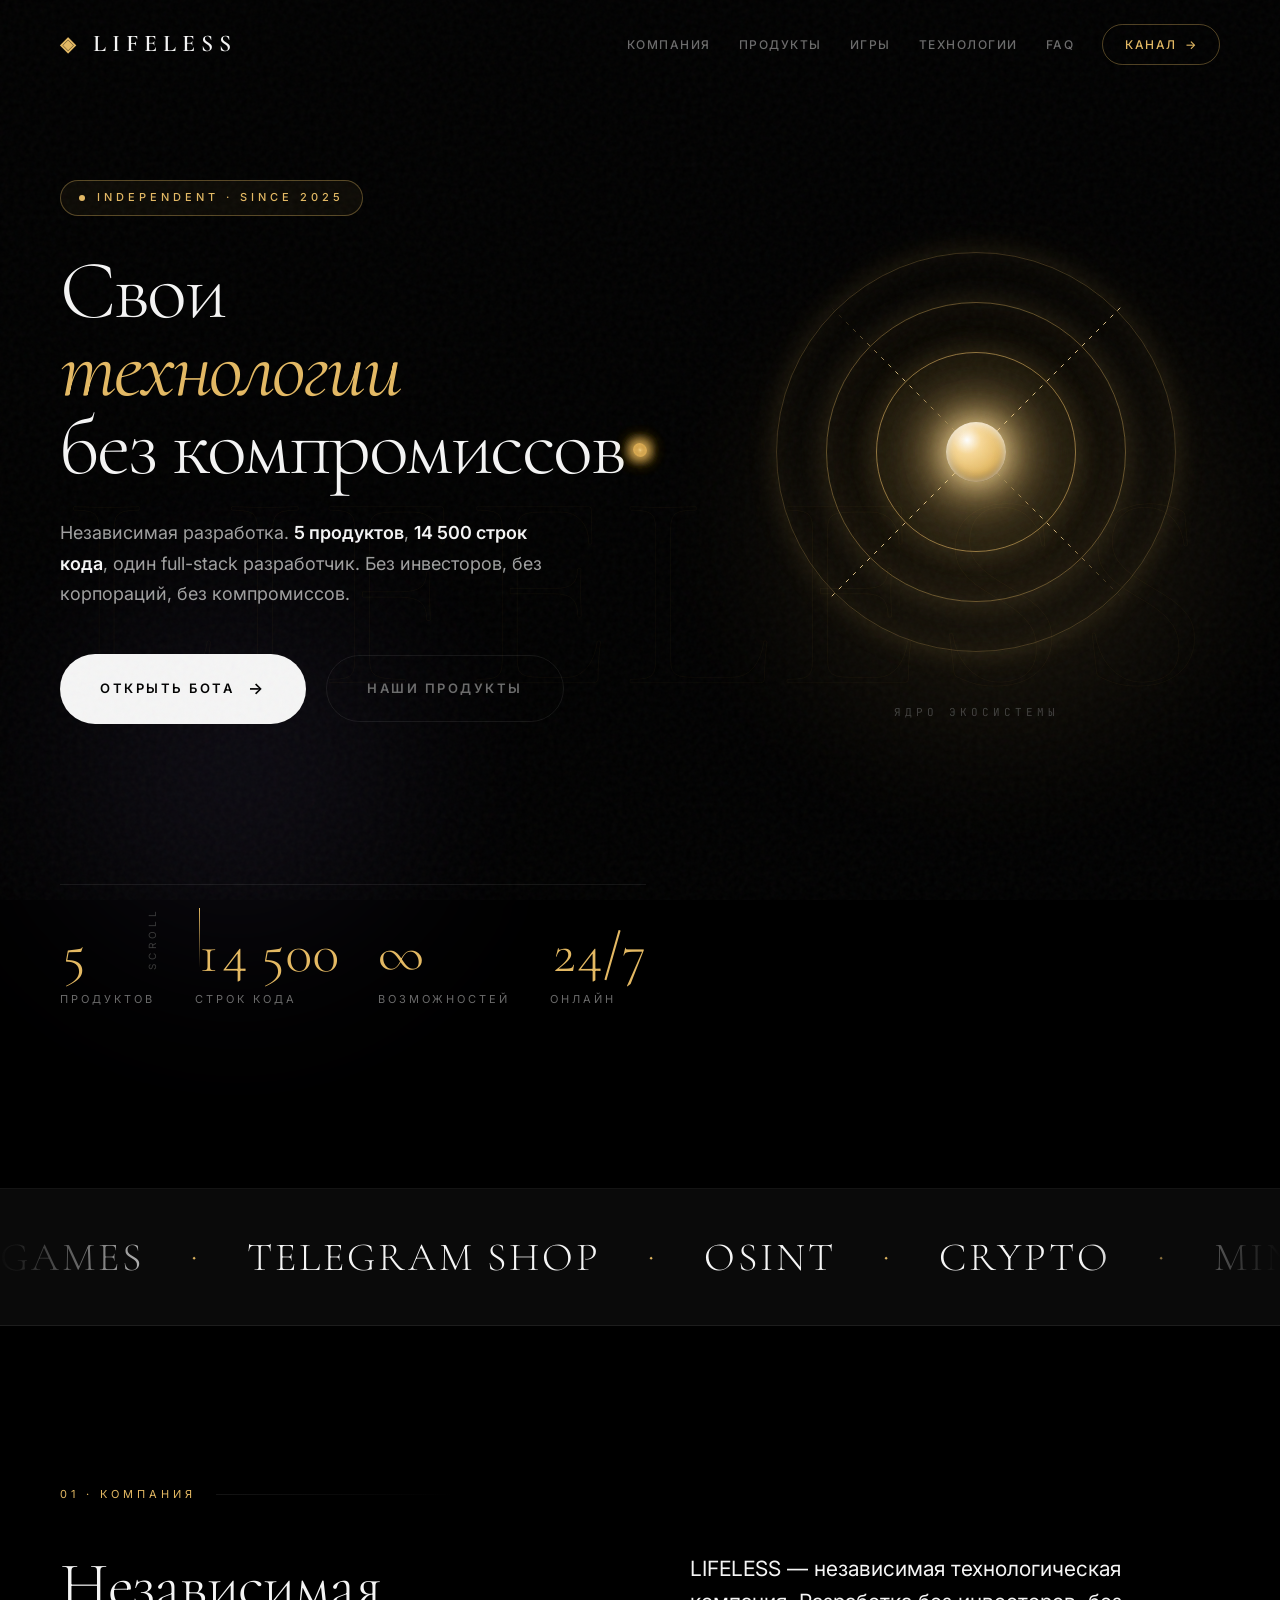
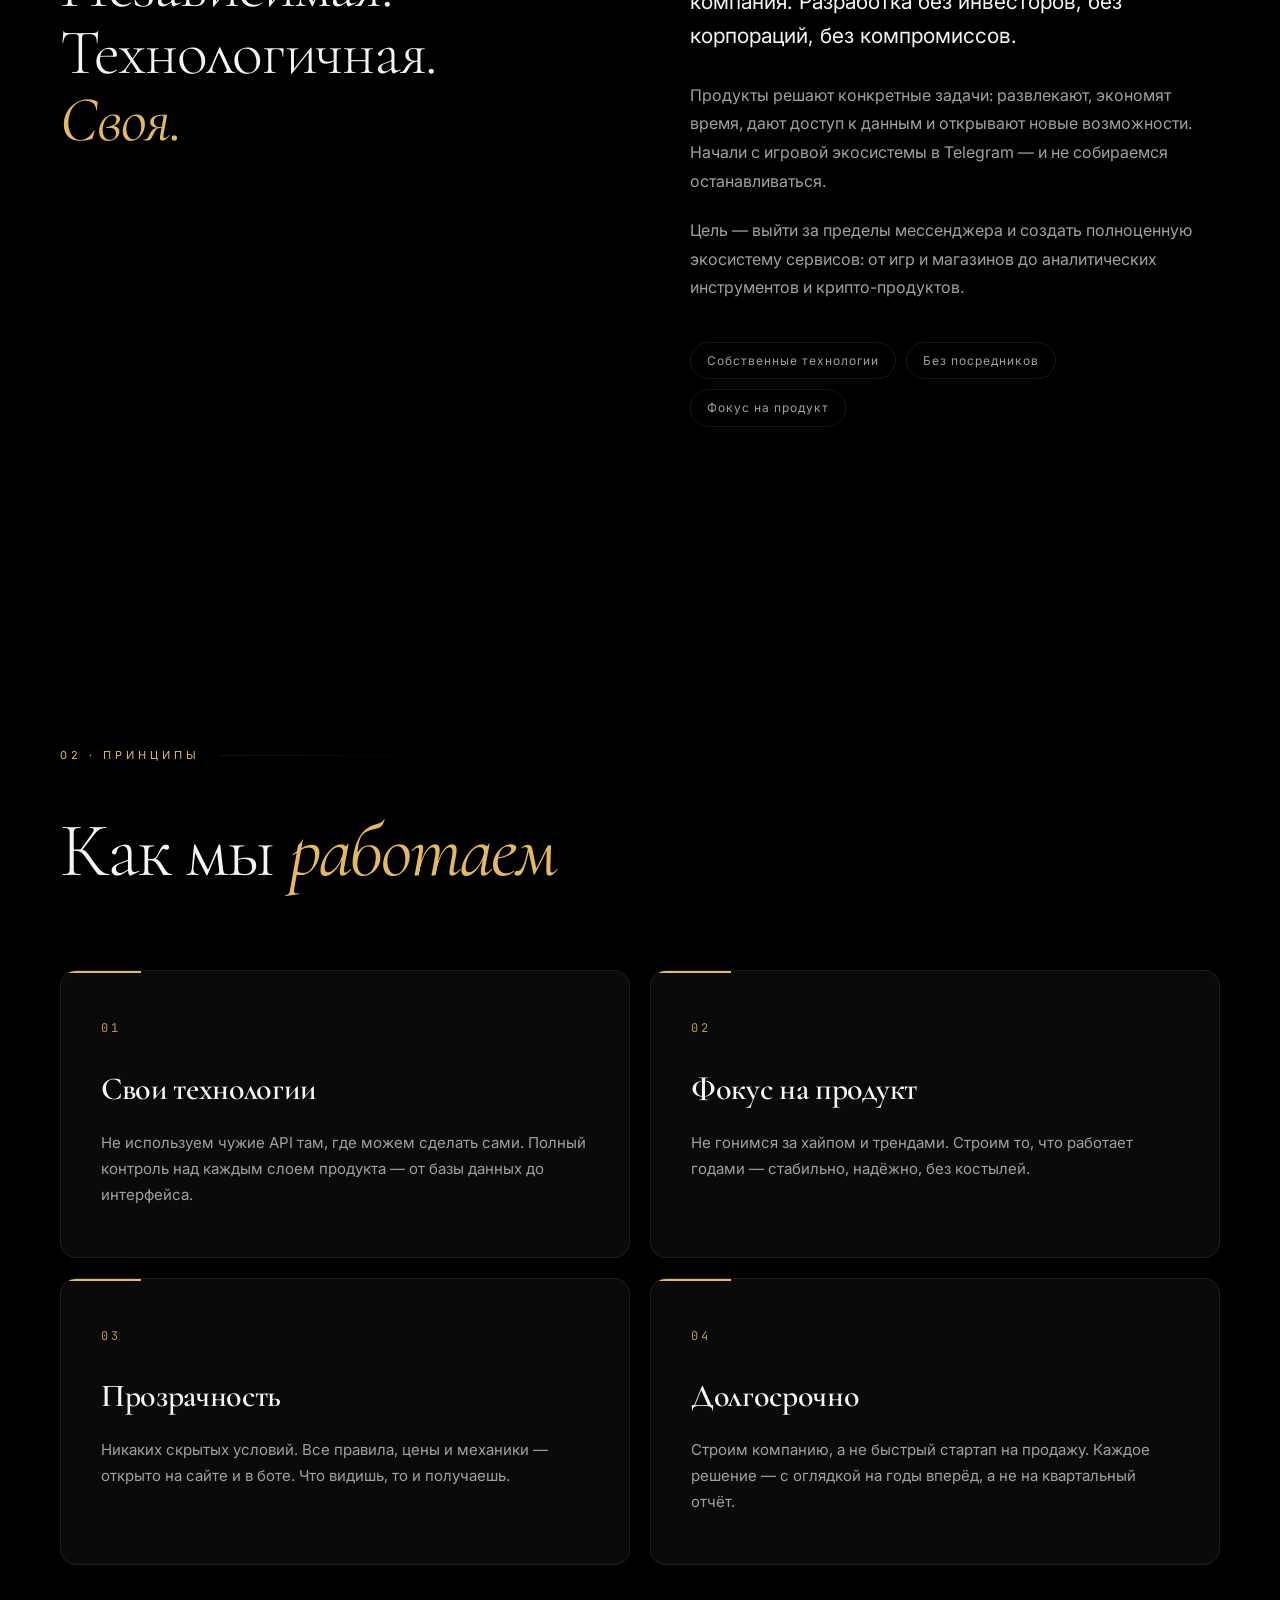
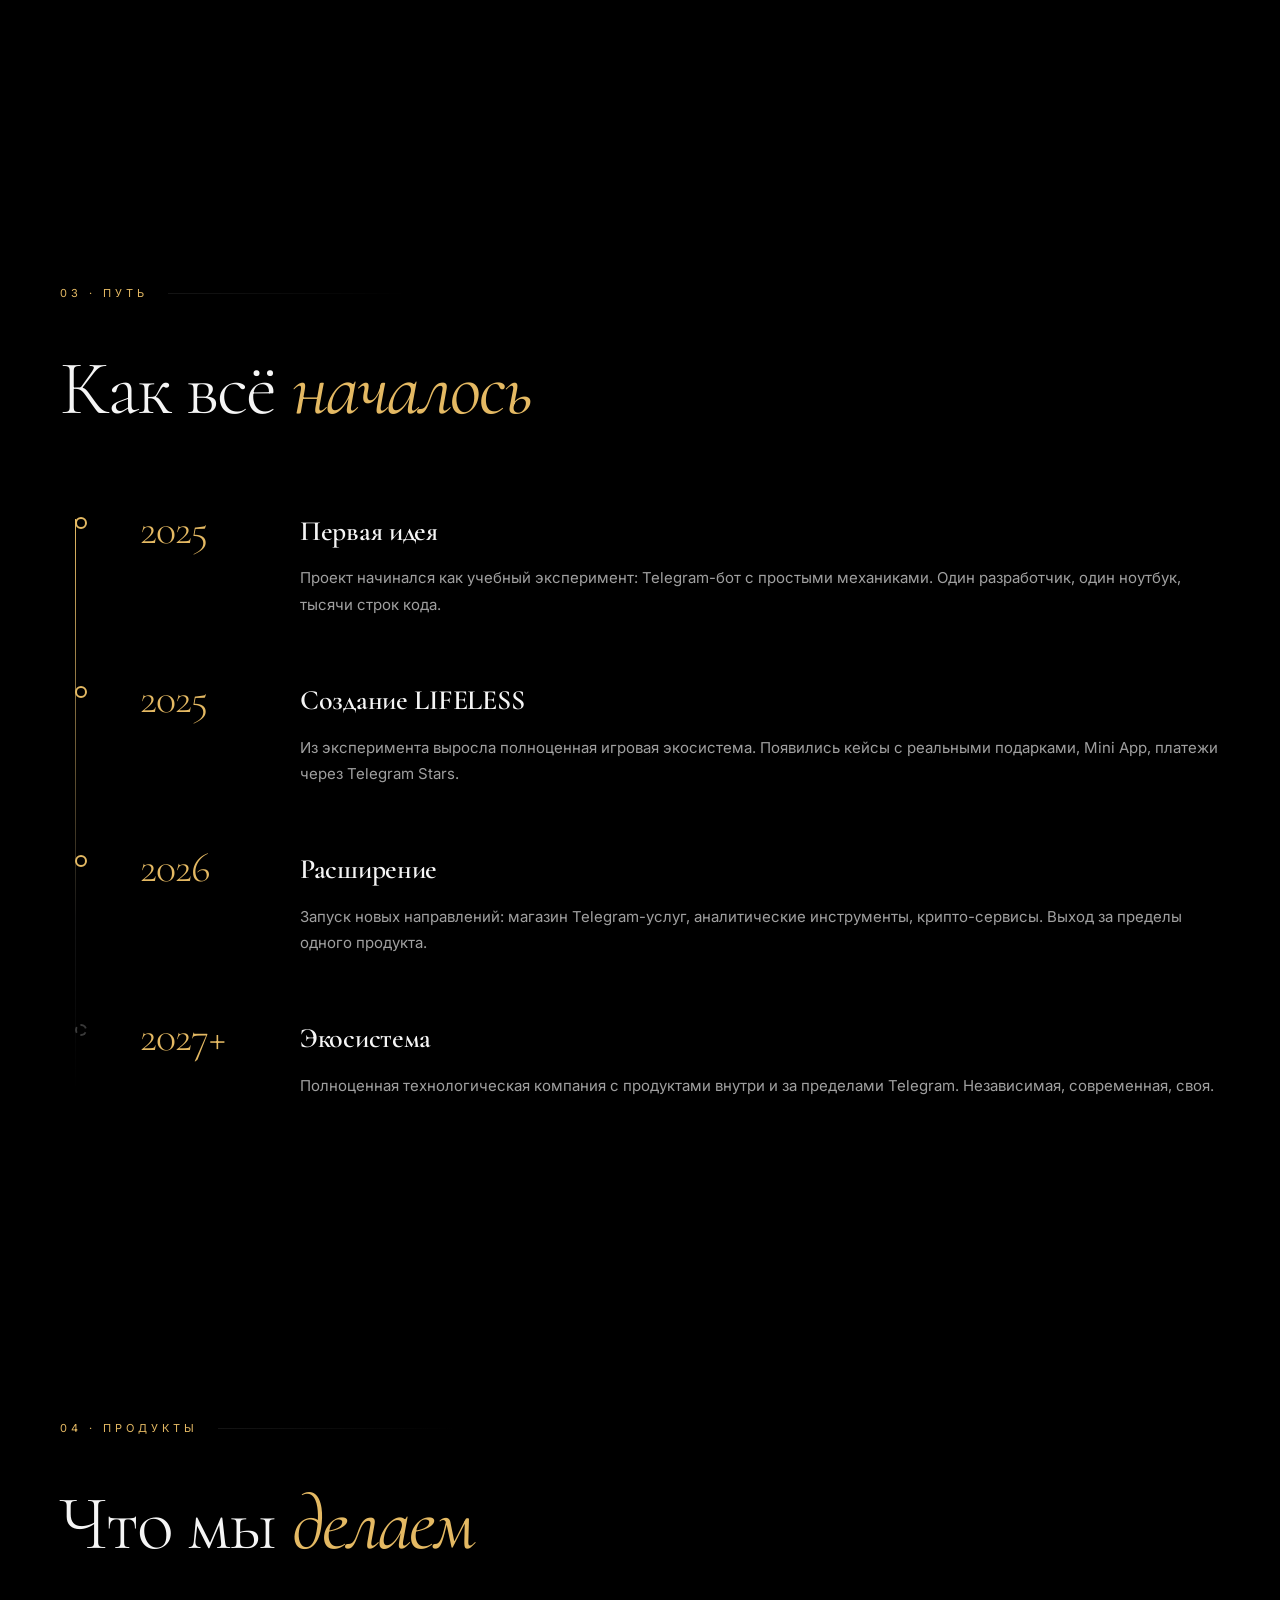
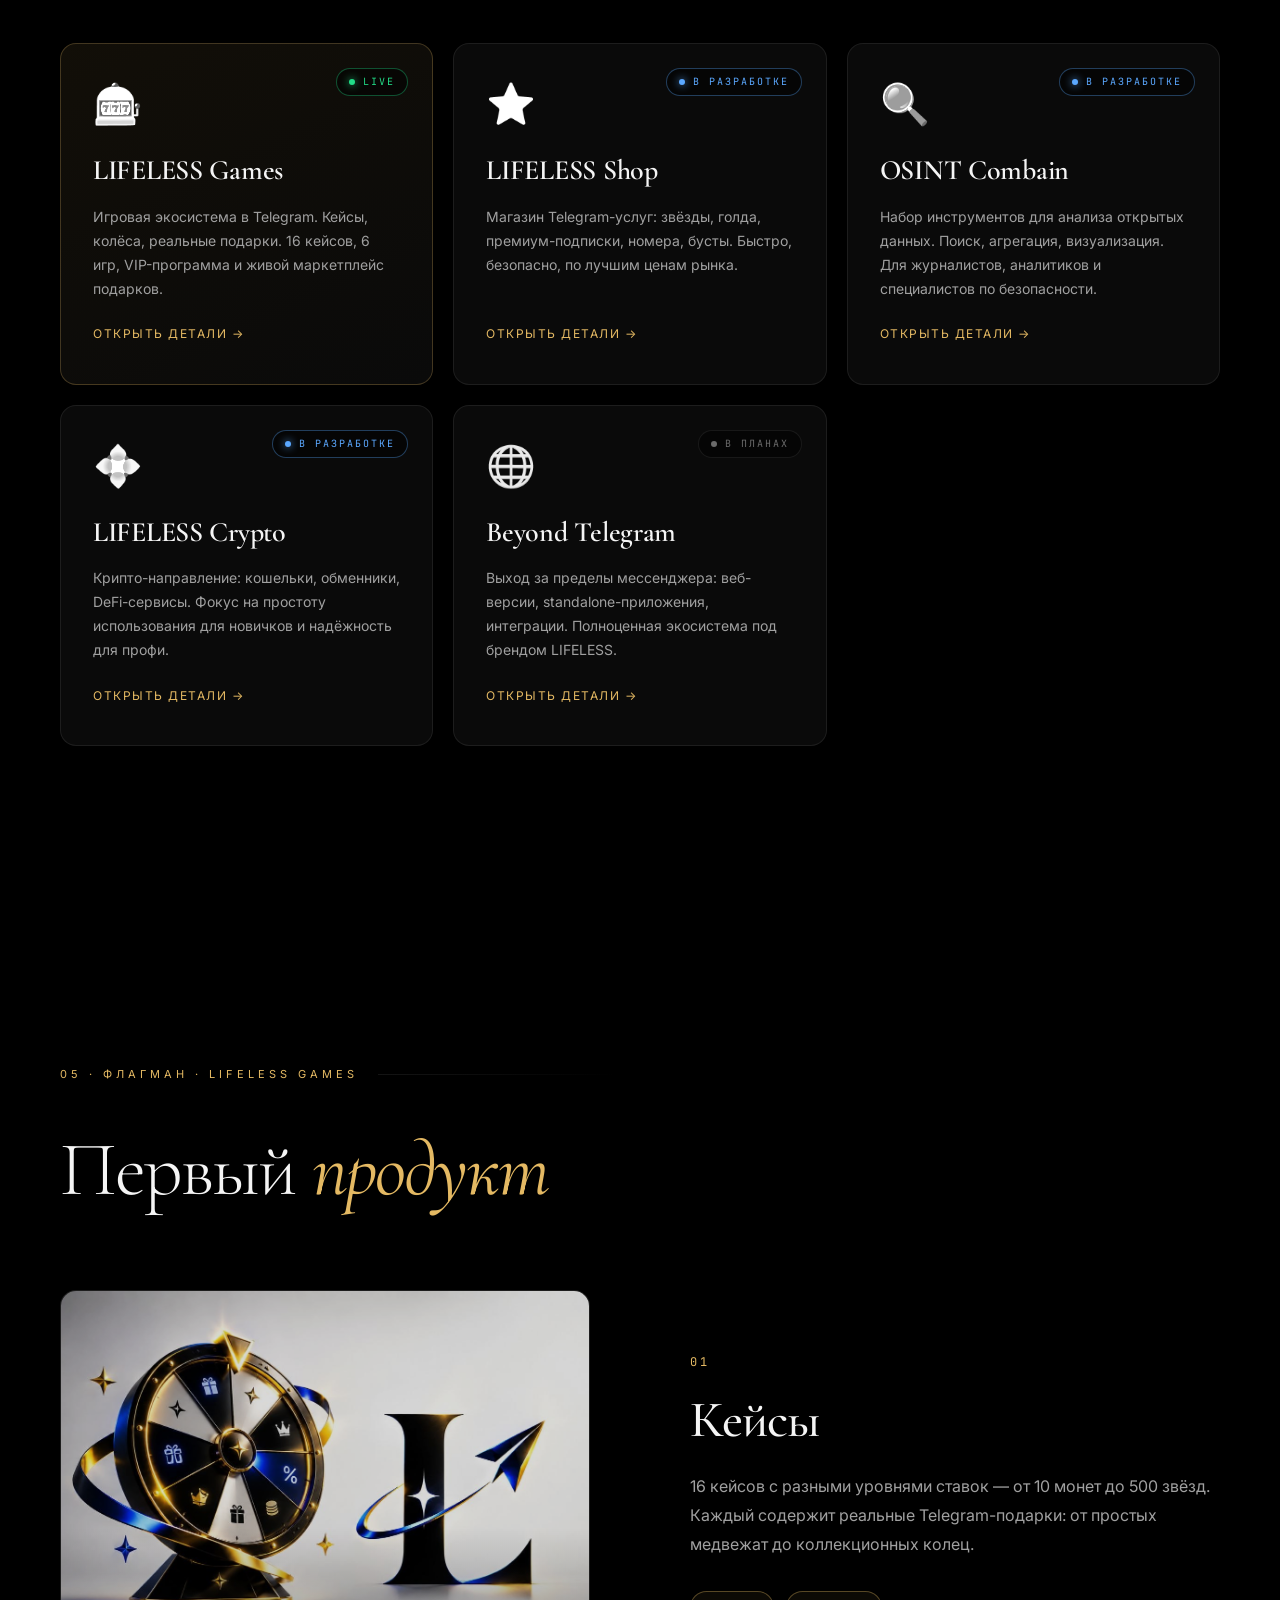
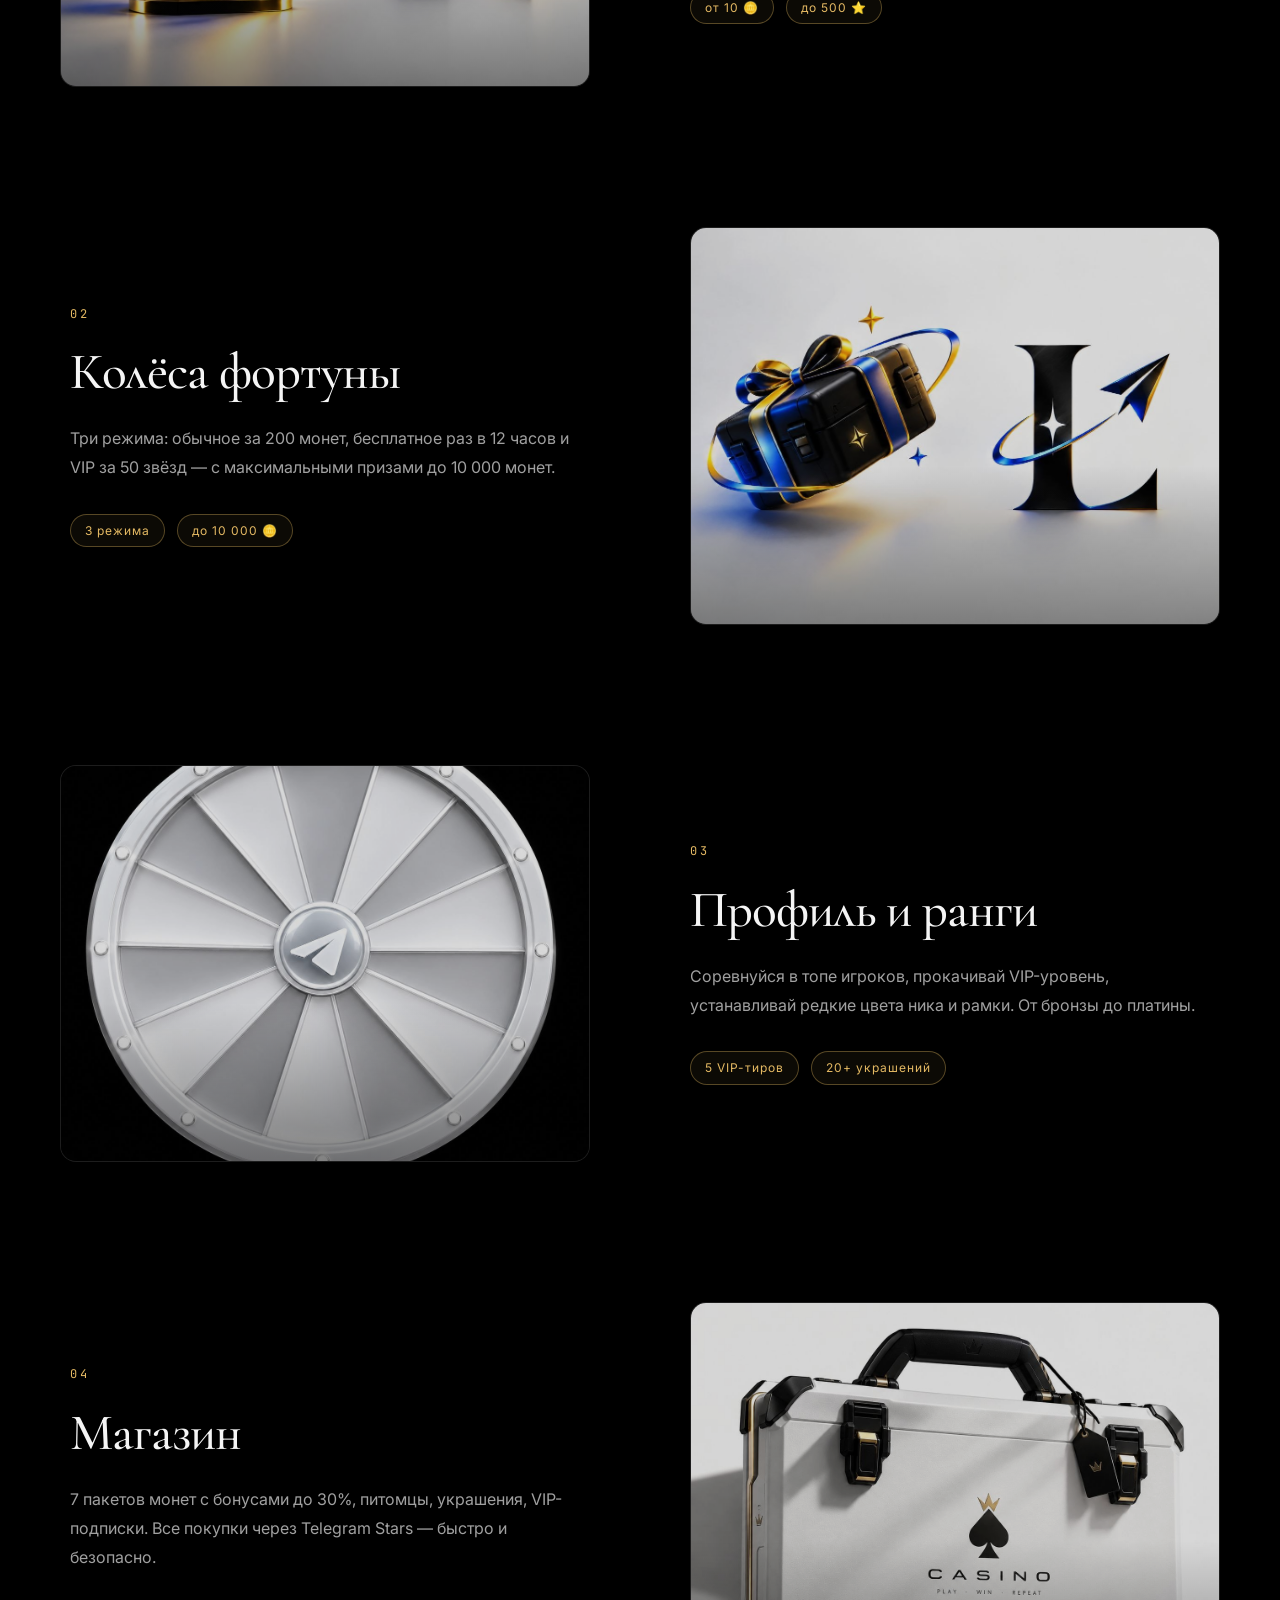
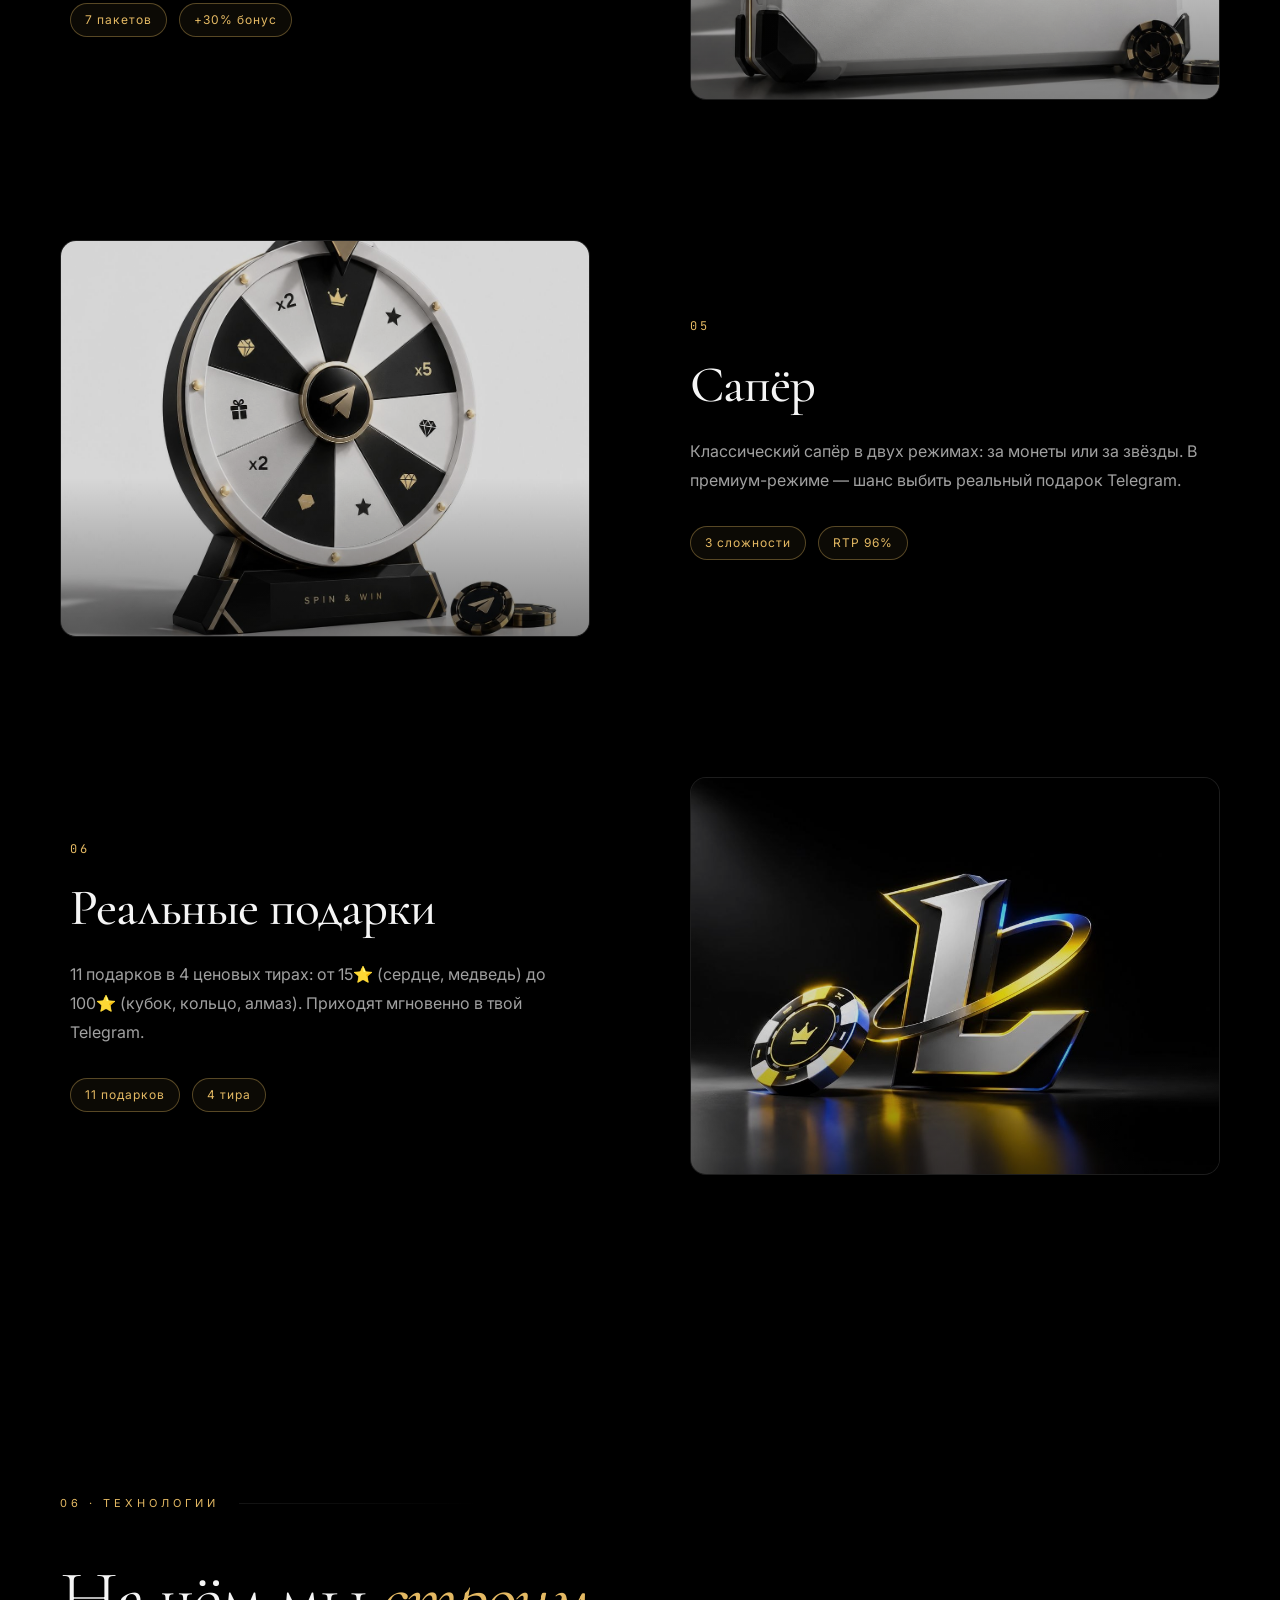
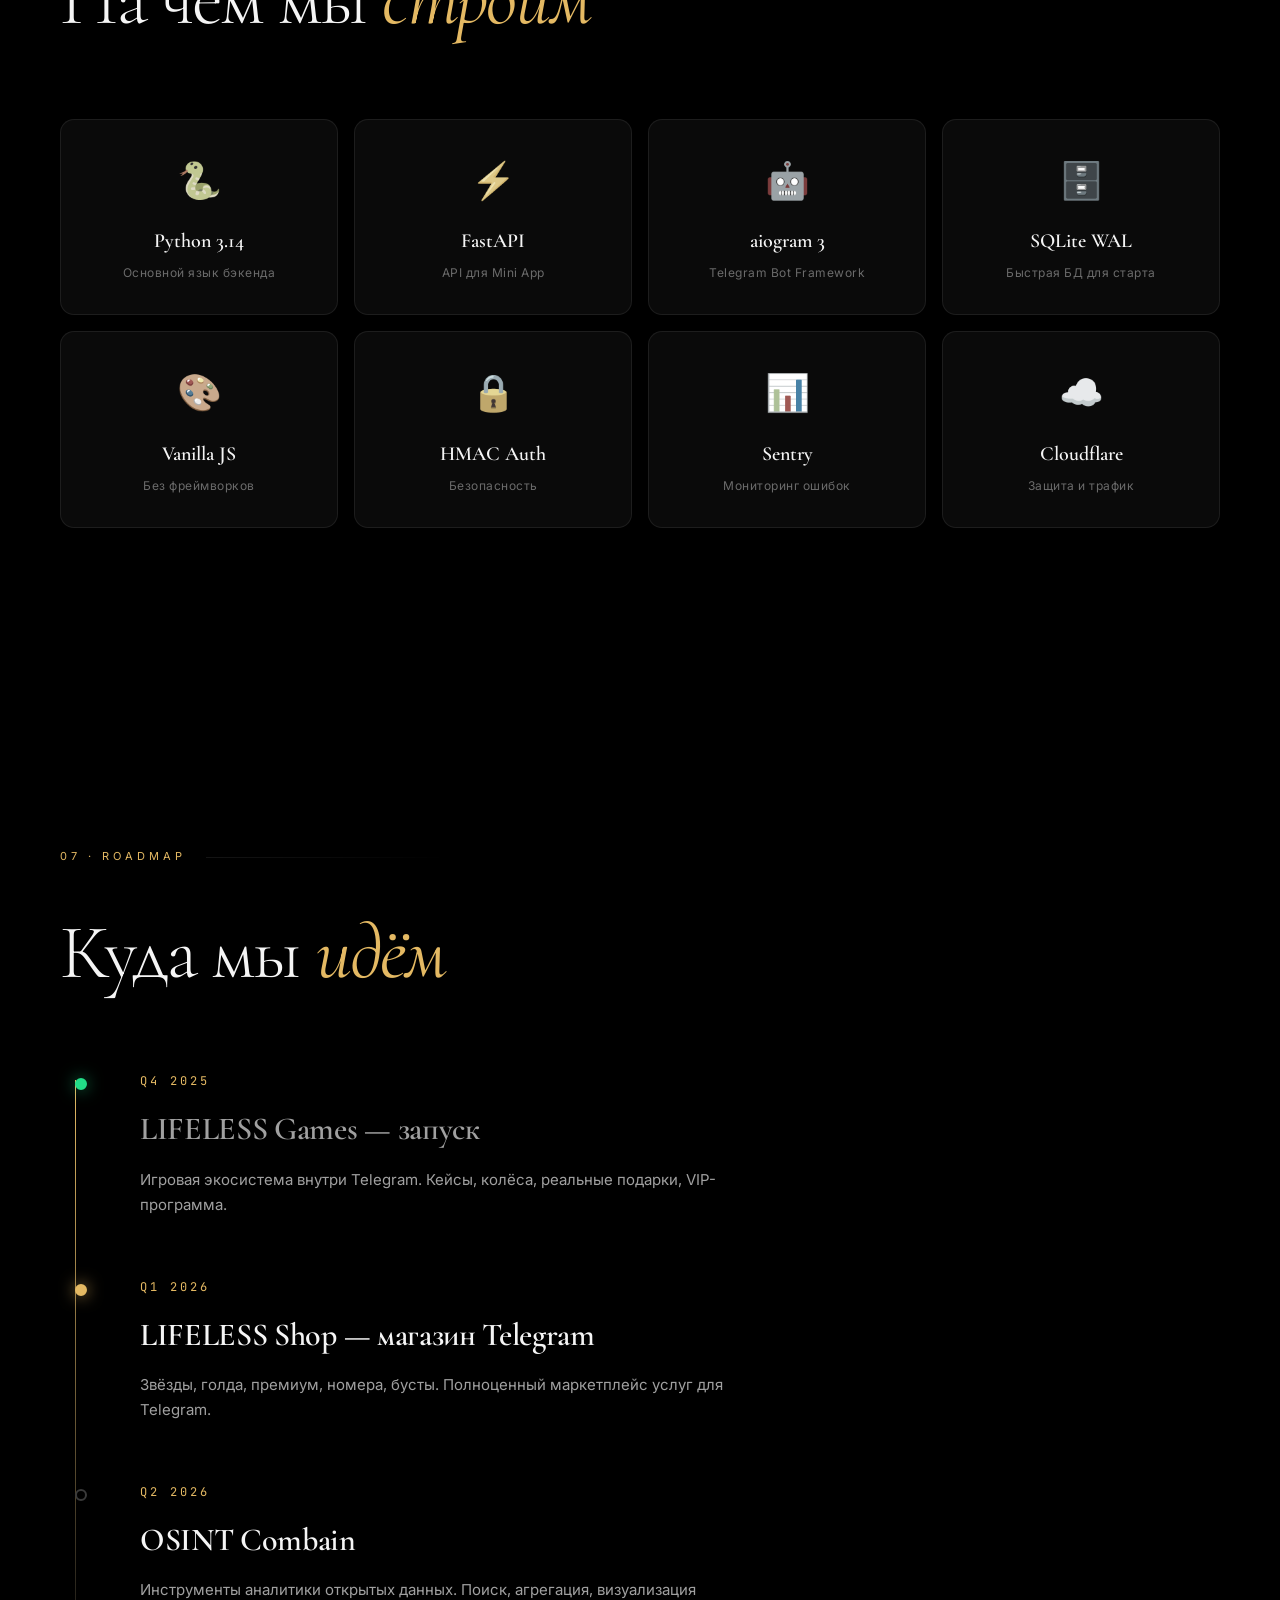
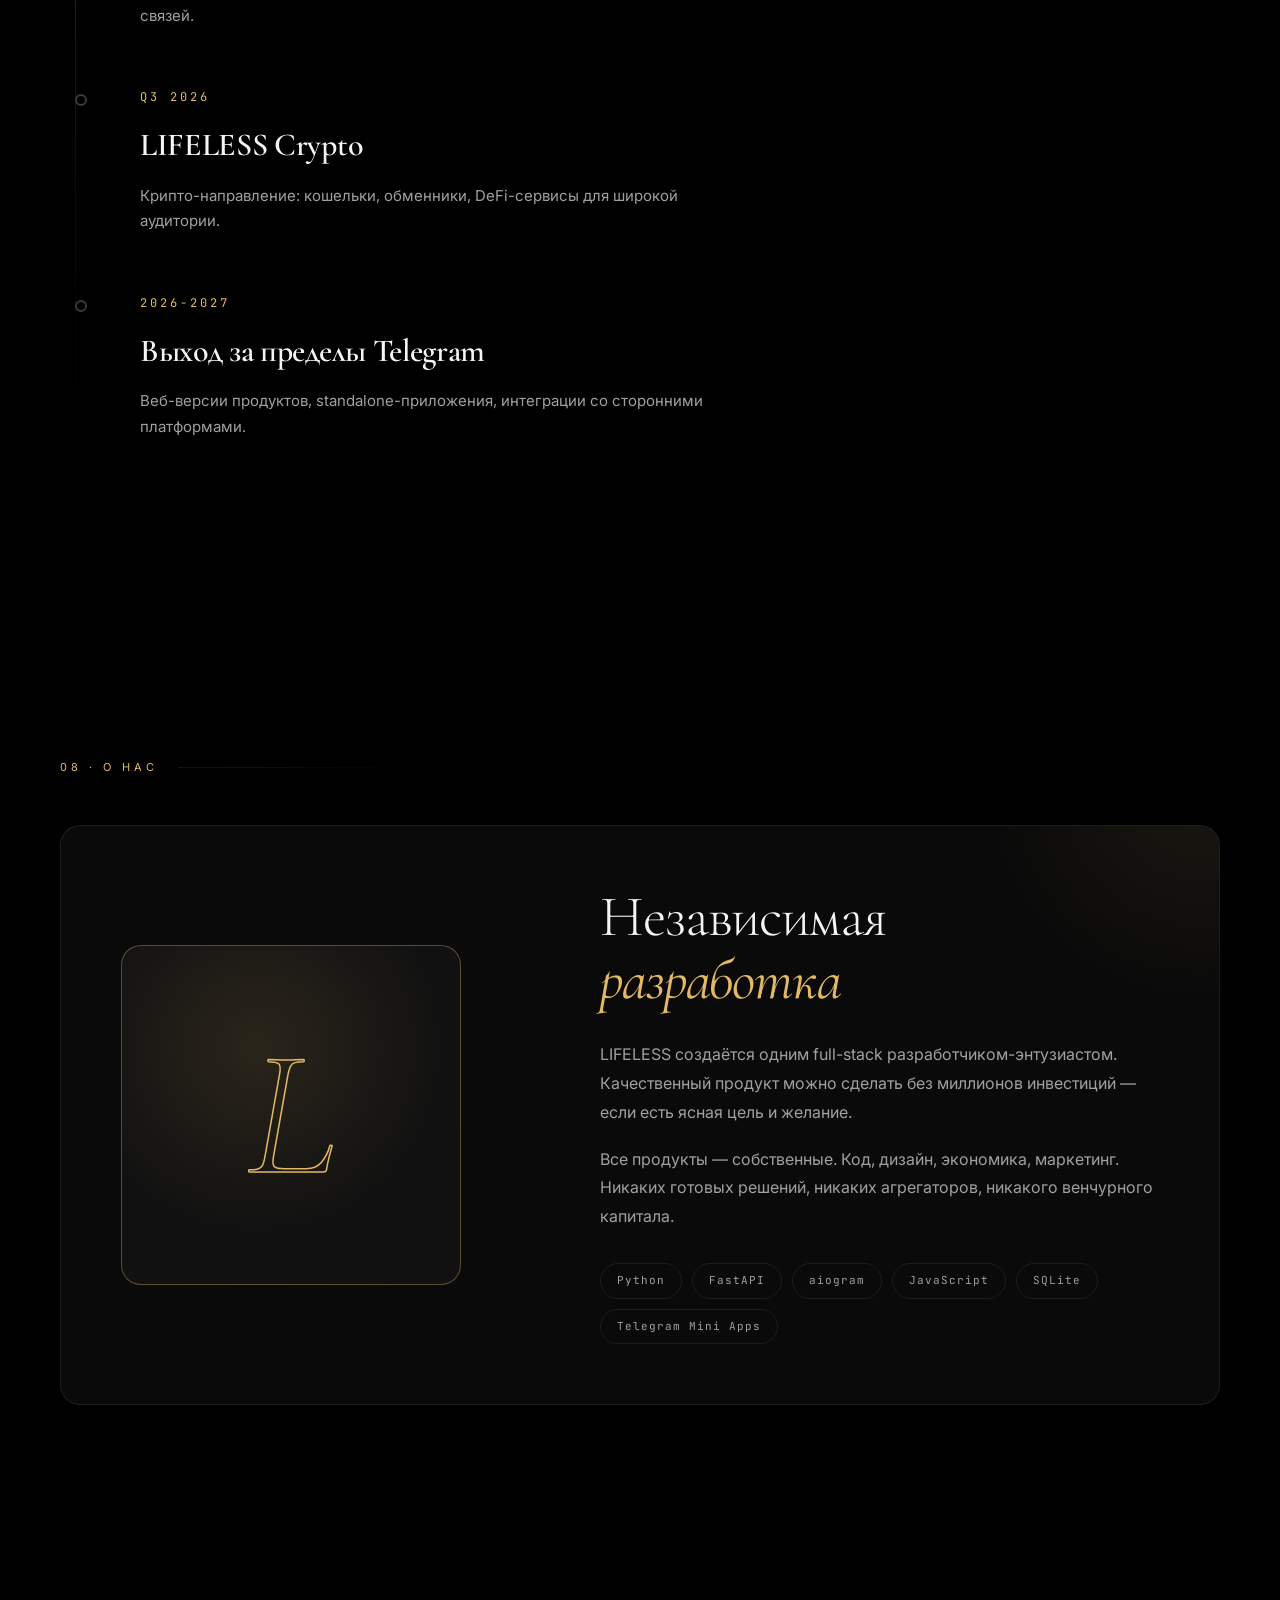
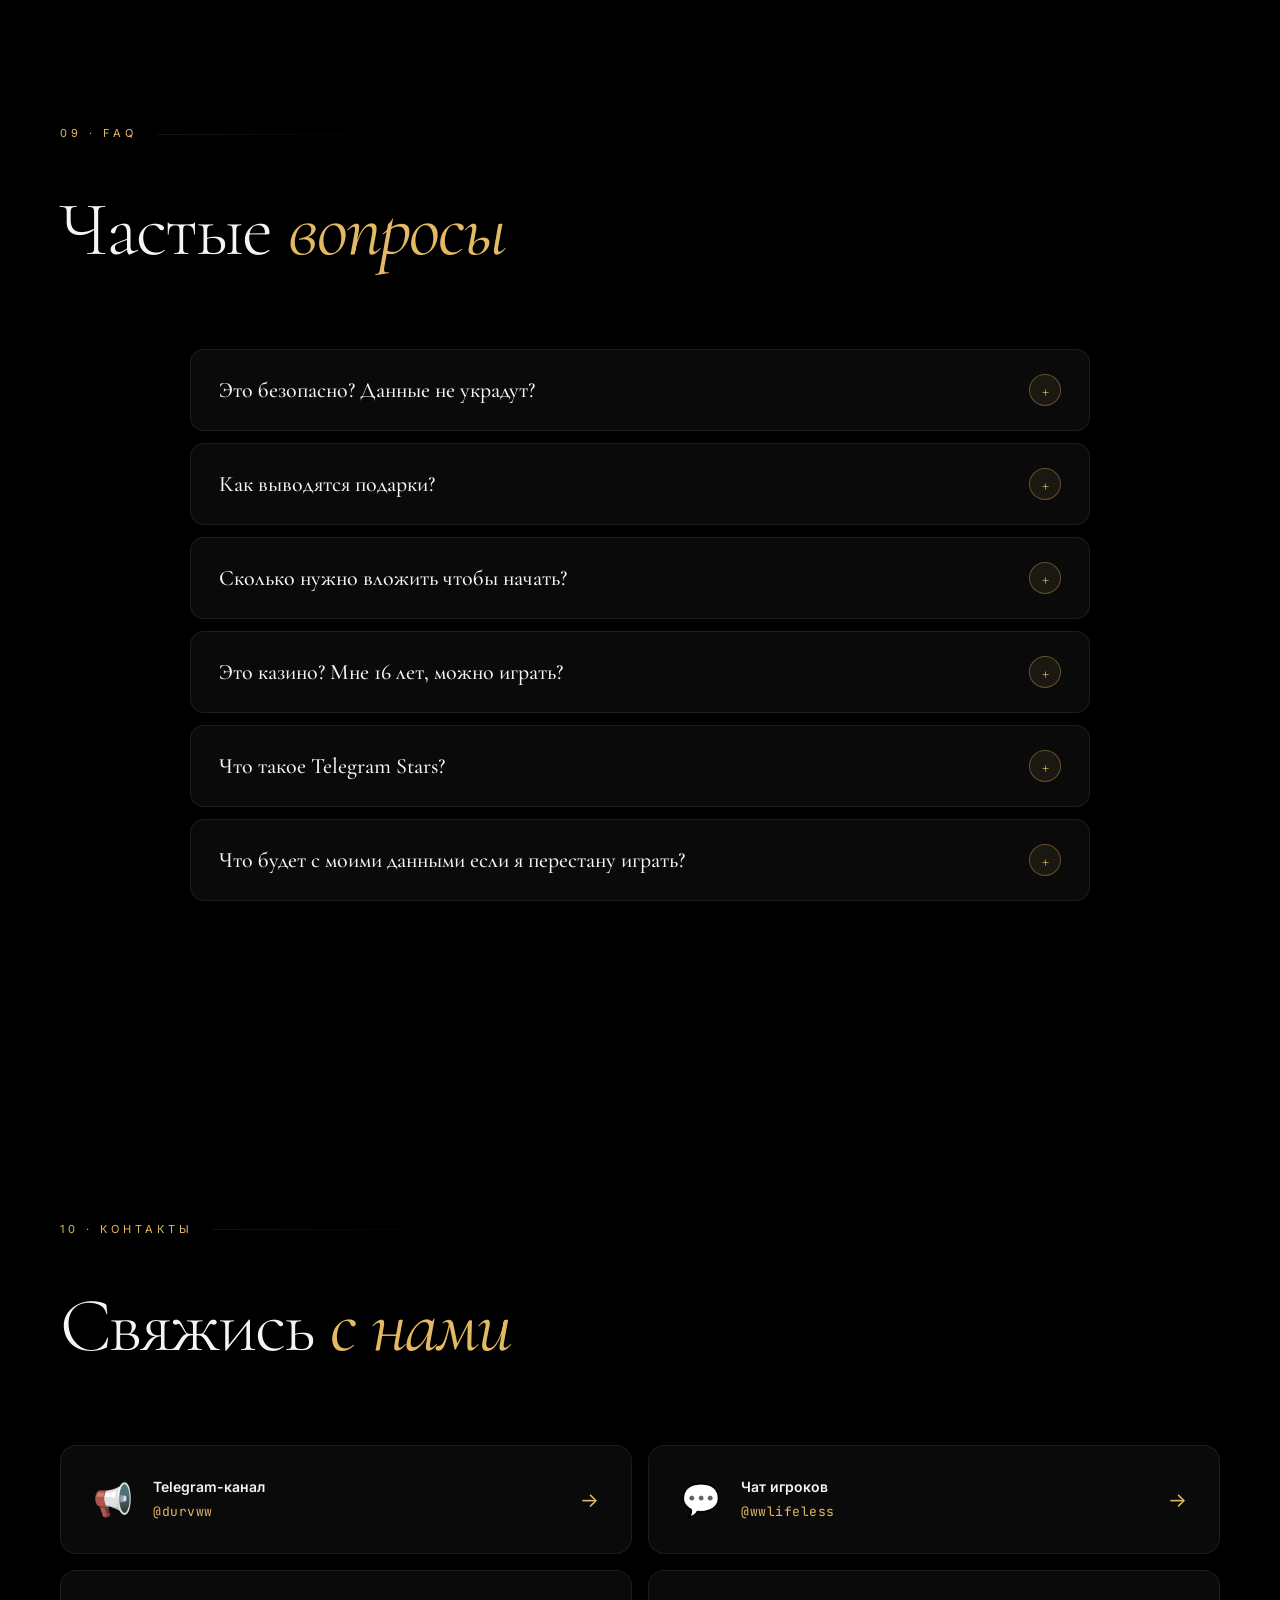
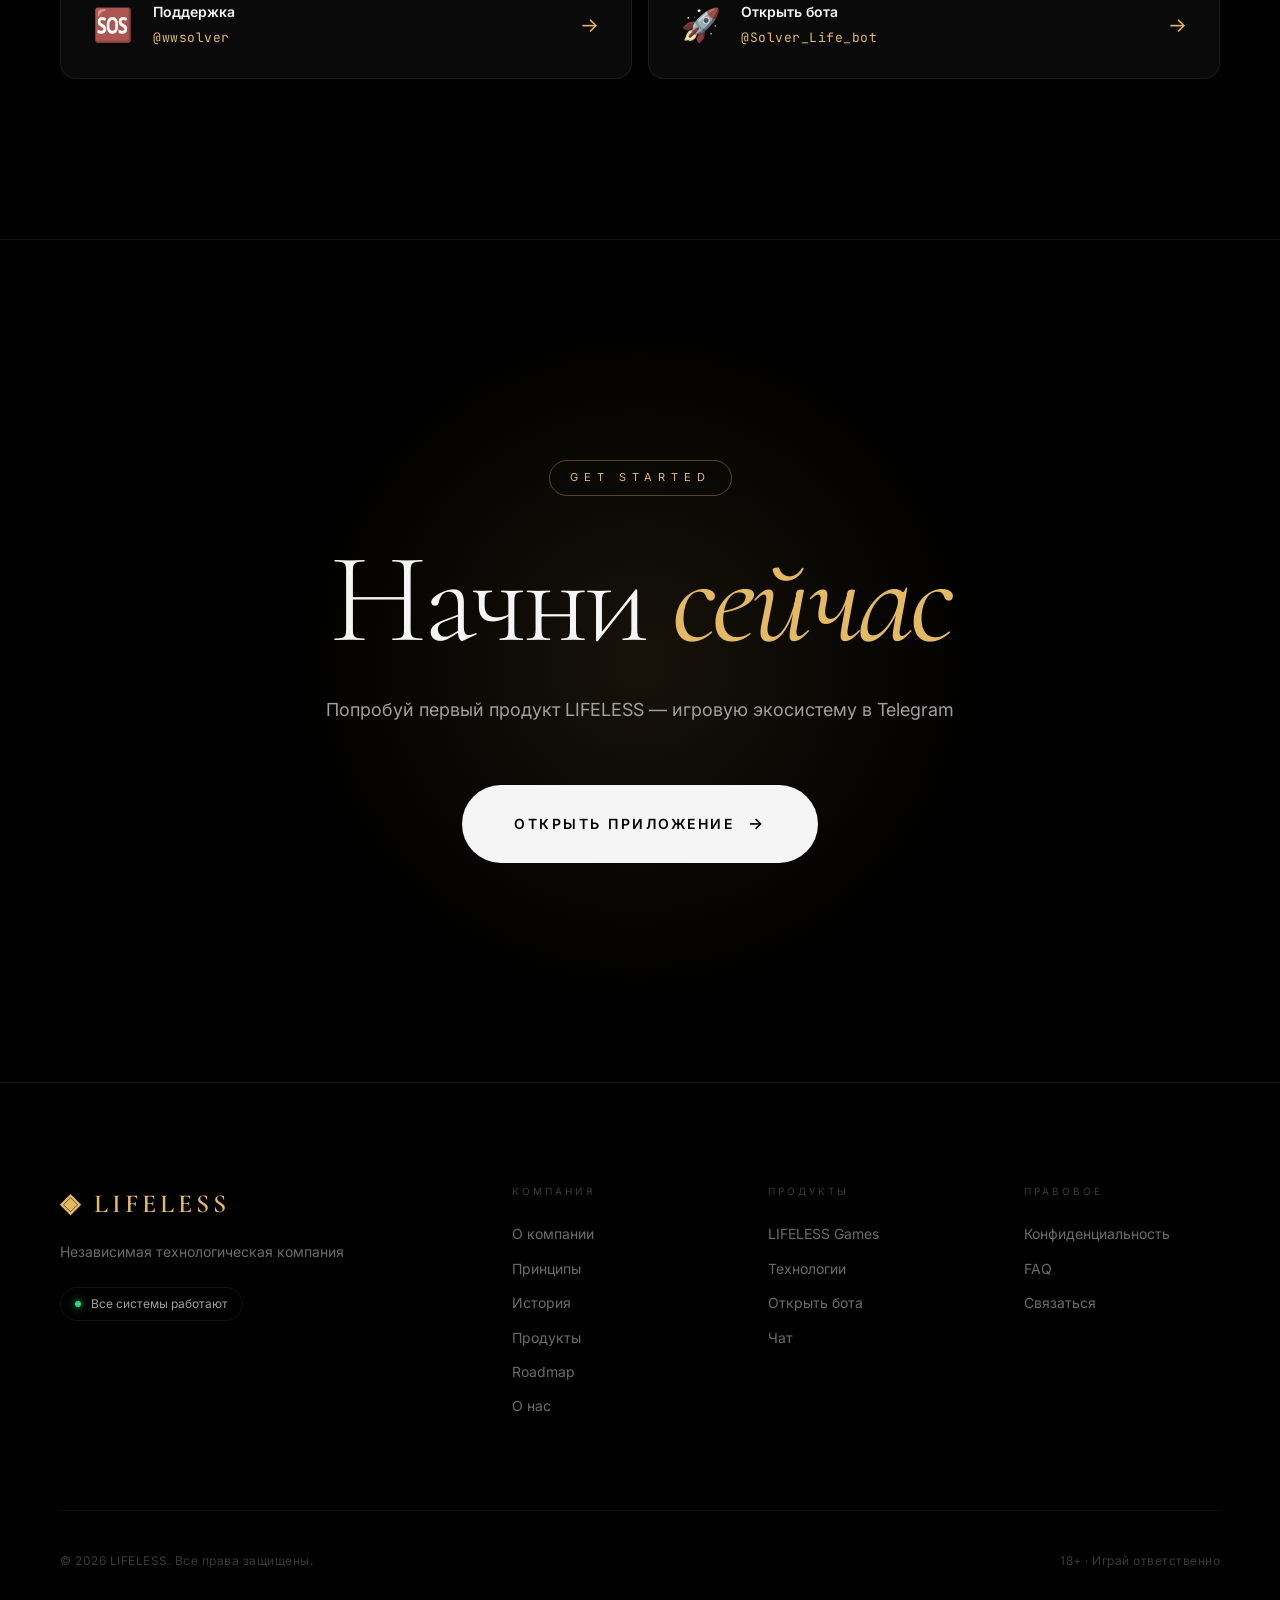
==== index.html @ 9f07737c "Add files via upload" ====
<!DOCTYPE html>
<html lang="ru">
<head>
<meta charset="UTF-8">
<meta name="viewport" content="width=device-width, initial-scale=1.0">
<title>LIFELESS — Независимая технологическая компания</title>
<meta name="description" content="Независимая разработка. 5 продуктов, 14 500 строк кода. Без инвесторов, без корпораций, без компромиссов.">
<meta property="og:type" content="website">
<meta property="og:title" content="LIFELESS — Независимая технологическая компания">
<meta property="og:description" content="Свои технологии без компромиссов. 5 продуктов, 14 500 строк кода, один full-stack разработчик.">
<meta property="og:image" content="https://solver-bit.github.io/lifeless_minimap/durov4.jpg">
<meta property="og:url" content="https://solver-bit.github.io/lifeless_minimap/">
<meta name="twitter:card" content="summary_large_image">
<meta name="twitter:title" content="LIFELESS — Независимая технологическая компания">
<meta name="twitter:description" content="Свои технологии без компромиссов. Игровая экосистема, магазин, OSINT, крипто.">
<meta name="twitter:image" content="https://solver-bit.github.io/lifeless_minimap/durov4.jpg">
<link rel="preconnect" href="https://fonts.googleapis.com">
<link rel="preconnect" href="https://fonts.gstatic.com" crossorigin>
<link href="https://fonts.googleapis.com/css2?family=Cormorant+Garamond:ital,wght@0,300;0,400;0,500;0,600;1,300;1,400&family=Inter:wght@300;400;500;600&family=JetBrains+Mono:wght@400;500&display=swap" rel="stylesheet">
<link rel="stylesheet" href="style.css">
</head>
<body>

<div class="noise"></div>
<div class="scroll-progress"><div class="scroll-progress-bar" id="scrollBar"></div></div>
<div class="mouse-trail" id="mouseTrail"></div>

<header id="header">
    <div class="logo">
        <span class="logo-mark">◈</span>
        <span>LIFELESS</span>
    </div>
    <nav>
        <a href="#company">Компания</a>
        <a href="#products">Продукты</a>
        <a href="#games">Игры</a>
        <a href="#tech">Технологии</a>
        <a href="#faq">FAQ</a>
        <a href="https://t.me/durvww" class="nav-cta" target="_blank">Канал <span>→</span></a>
    </nav>
    <button class="burger" id="burger" aria-label="Меню">
        <span></span><span></span><span></span>
    </button>
</header>

<div class="mobile-menu" id="mobileMenu">
    <a href="#company">Компания</a>
    <a href="#principles">Принципы</a>
    <a href="#history">История</a>
    <a href="#products">Продукты</a>
    <a href="#games">Игры</a>
    <a href="#tech">Технологии</a>
    <a href="#roadmap">Roadmap</a>
    <a href="#about">О нас</a>
    <a href="#faq">FAQ</a>
    <a href="#contact">Контакты</a>
    <a href="#privacy">Конфиденциальность</a>
    <a href="https://t.me/Solver_Life_bot" class="mobile-cta" target="_blank">Открыть приложение</a>
</div>

<!-- HERO -->
<section class="hero">
    <div class="hero-glow"></div>
    <div class="hero-glow-2"></div>
    <div class="hero-bg-text">LIFELESS</div>

    <div class="hero-inner">
        <div class="hero-left">
            <div class="hero-tag">
                <span class="dot"></span>
                INDEPENDENT · SINCE 2025
            </div>
            <h1>
                Свои<br>
                <em>технологии</em><br>
                без компромиссов
            </h1>
            <p class="hero-desc">
                Независимая разработка. <strong>5 продуктов</strong>, <strong>14 500 строк кода</strong>, один full-stack разработчик. Без инвесторов, без корпораций, без компромиссов.
            </p>
            <div class="hero-actions">
                <a href="https://t.me/Solver_Life_bot" class="btn btn-primary magnetic" target="_blank">
                    <span>Открыть бота</span>
                    <span class="btn-arrow">→</span>
                </a>
                <a href="#products" class="btn btn-ghost">Наши продукты</a>
            </div>
        </div>

        <div class="hero-right">
    <div class="gyro-caption">Ядро экосистемы</div>
    <div class="gyro-stage" id="gyroStage">
        <svg class="gyro-svg" viewBox="0 0 500 500" preserveAspectRatio="xMidYMid meet">
            <defs>
                <linearGradient id="gyroLineGrad" x1="0" y1="0" x2="1" y2="1">
                    <stop offset="0%" stop-color="#E4B963" stop-opacity="0"/>
                    <stop offset="50%" stop-color="#F7D896" stop-opacity="0.9"/>
                    <stop offset="100%" stop-color="#E4B963" stop-opacity="0"/>
                </linearGradient>
            </defs>
            <g class="gyro-lines" stroke="url(#gyroLineGrad)" stroke-width="1" fill="none" stroke-dasharray="4 6">
                <line x1="250" y1="250" x2="250" y2="40" />
                <line x1="250" y1="250" x2="460" y2="250" />
                <line x1="250" y1="250" x2="250" y2="460" />
                <line x1="250" y1="250" x2="40" y2="250" />
                <line x1="250" y1="250" x2="398" y2="102" />
                <line x1="250" y1="250" x2="102" y2="398" />
                <line x1="250" y1="250" x2="398" y2="398" />
                <line x1="250" y1="250" x2="102" y2="102" />
            </g>
        </svg>
        <div class="gyroscope" id="gyroscope">
            <div class="gyro-ring gyro-ring-1"></div>
            <div class="gyro-ring gyro-ring-2"></div>
            <div class="gyro-ring gyro-ring-3"></div>
            <div class="gyro-core-halo"></div>
            <div class="gyro-core"></div>
            <div class="gyro-orbit gyro-orbit-1"><span></span><span></span></div>
            <div class="gyro-orbit gyro-orbit-2"><span></span><span></span></div>
            <div class="gyro-orbit gyro-orbit-3"><span></span></div>
            <div class="gyro-orbit gyro-orbit-4"><span></span></div>
        </div>
        <div class="gyro-ripples" id="gyroRipples"></div>
    </div>
</div>

    <div class="hero-stats-row">
        <div class="hero-stat">
            <div class="hero-stat-num" data-count="5">0</div>
            <div class="hero-stat-label">ПРОДУКТОВ</div>
        </div>
        <div class="hero-stat">
            <div class="hero-stat-num" data-count="14500">0</div>
            <div class="hero-stat-label">СТРОК КОДА</div>
        </div>
        <div class="hero-stat">
            <div class="hero-stat-num">∞</div>
            <div class="hero-stat-label">ВОЗМОЖНОСТЕЙ</div>
        </div>
        <div class="hero-stat">
            <div class="hero-stat-num">24/7</div>
            <div class="hero-stat-label">ОНЛАЙН</div>
        </div>
    </div>

    <div class="hero-scroll">
        <span>SCROLL</span>
        <div class="hero-scroll-line"></div>
    </div>
</section>

<!-- MARQUEE -->
<div class="marquee">
    <div class="marquee-track">
        <span>GAMES</span><span class="sep">◆</span>
        <span>TELEGRAM SHOP</span><span class="sep">◆</span>
        <span>OSINT</span><span class="sep">◆</span>
        <span>CRYPTO</span><span class="sep">◆</span>
        <span>MINI APPS</span><span class="sep">◆</span>
        <span>WEB3</span><span class="sep">◆</span>
        <span>GAMES</span><span class="sep">◆</span>
        <span>TELEGRAM SHOP</span><span class="sep">◆</span>
        <span>OSINT</span><span class="sep">◆</span>
        <span>CRYPTO</span><span class="sep">◆</span>
        <span>MINI APPS</span><span class="sep">◆</span>
        <span>WEB3</span><span class="sep">◆</span>
    </div>
</div>

<!-- COMPANY -->
<section class="section" id="company">
    <div class="section-label">01 · КОМПАНИЯ</div>
    <div class="about-grid">
        <h2 class="reveal-text">Независимая.<br>Технологичная.<br><em>Своя.</em></h2>
        <div class="about-text">
            <p class="lead">LIFELESS — независимая технологическая компания. Разработка без инвесторов, без корпораций, без компромиссов.</p>
            <p>Продукты решают конкретные задачи: развлекают, экономят время, дают доступ к данным и открывают новые возможности. Начали с игровой экосистемы в Telegram — и не собираемся останавливаться.</p>
            <p>Цель — выйти за пределы мессенджера и создать полноценную экосистему сервисов: от игр и магазинов до аналитических инструментов и крипто-продуктов.</p>
            <div class="about-tags">
                <span>Собственные технологии</span>
                <span>Без посредников</span>
                <span>Фокус на продукт</span>
            </div>
        </div>
    </div>
</section>

<!-- PRINCIPLES -->
<section class="section" id="principles">
    <div class="section-label">02 · ПРИНЦИПЫ</div>
    <h2 class="section-title">Как мы <em>работаем</em></h2>

    <div class="principles-grid">
        <div class="principle-card">
            <div class="principle-num">01</div>
            <h3>Свои технологии</h3>
            <p>Не используем чужие API там, где можем сделать сами. Полный контроль над каждым слоем продукта — от базы данных до интерфейса.</p>
        </div>
        <div class="principle-card">
            <div class="principle-num">02</div>
            <h3>Фокус на продукт</h3>
            <p>Не гонимся за хайпом и трендами. Строим то, что работает годами — стабильно, надёжно, без костылей.</p>
        </div>
        <div class="principle-card">
            <div class="principle-num">03</div>
            <h3>Прозрачность</h3>
            <p>Никаких скрытых условий. Все правила, цены и механики — открыто на сайте и в боте. Что видишь, то и получаешь.</p>
        </div>
        <div class="principle-card">
            <div class="principle-num">04</div>
            <h3>Долгосрочно</h3>
            <p>Строим компанию, а не быстрый стартап на продажу. Каждое решение — с оглядкой на годы вперёд, а не на квартальный отчёт.</p>
        </div>
    </div>
</section>

<!-- HISTORY -->
<section class="section" id="history">
    <div class="section-label">03 · ПУТЬ</div>
    <h2 class="section-title">Как всё <em>началось</em></h2>

    <div class="history">
        <div class="history-item">
            <div class="history-year">2025</div>
            <div class="history-content">
                <h3>Первая идея</h3>
                <p>Проект начинался как учебный эксперимент: Telegram-бот с простыми механиками. Один разработчик, один ноутбук, тысячи строк кода.</p>
            </div>
        </div>
        <div class="history-item">
            <div class="history-year">2025</div>
            <div class="history-content">
                <h3>Создание LIFELESS</h3>
                <p>Из эксперимента выросла полноценная игровая экосистема. Появились кейсы с реальными подарками, Mini App, платежи через Telegram Stars.</p>
            </div>
        </div>
        <div class="history-item">
            <div class="history-year">2026</div>
            <div class="history-content">
                <h3>Расширение</h3>
                <p>Запуск новых направлений: магазин Telegram-услуг, аналитические инструменты, крипто-сервисы. Выход за пределы одного продукта.</p>
            </div>
        </div>
        <div class="history-item history-future">
            <div class="history-year">2027+</div>
            <div class="history-content">
                <h3>Экосистема</h3>
                <p>Полноценная технологическая компания с продуктами внутри и за пределами Telegram. Независимая, современная, своя.</p>
            </div>
        </div>
    </div>
</section>

<!-- PRODUCTS -->
<section class="section" id="products">
    <div class="section-label">04 · ПРОДУКТЫ</div>
    <h2 class="section-title">Что мы <em>делаем</em></h2>

    <div class="products-grid">
        <div class="product-card product-active clickable" data-product="games">
            <div class="product-status status-live">
                <span class="status-dot"></span> LIVE
            </div>
            <div class="product-icon">🎰</div>
            <h3>LIFELESS Games</h3>
            <p>Игровая экосистема в Telegram. Кейсы, колёса, реальные подарки. 16 кейсов, 6 игр, VIP-программа и живой маркетплейс подарков.</p>
            <div class="product-cta">Открыть детали →</div>
        </div>

        <div class="product-card clickable" data-product="shop">
            <div class="product-status status-dev">
                <span class="status-dot-dev"></span> В РАЗРАБОТКЕ
            </div>
            <div class="product-icon">⭐</div>
            <h3>LIFELESS Shop</h3>
            <p>Магазин Telegram-услуг: звёзды, голда, премиум-подписки, номера, бусты. Быстро, безопасно, по лучшим ценам рынка.</p>
            <div class="product-cta">Открыть детали →</div>
        </div>

        <div class="product-card clickable" data-product="osint">
            <div class="product-status status-dev">
                <span class="status-dot-dev"></span> В РАЗРАБОТКЕ
            </div>
            <div class="product-icon">🔍</div>
            <h3>OSINT Combain</h3>
            <p>Набор инструментов для анализа открытых данных. Поиск, агрегация, визуализация. Для журналистов, аналитиков и специалистов по безопасности.</p>
            <div class="product-cta">Открыть детали →</div>
        </div>

        <div class="product-card clickable" data-product="crypto">
            <div class="product-status status-dev">
                <span class="status-dot-dev"></span> В РАЗРАБОТКЕ
            </div>
            <div class="product-icon">💠</div>
            <h3>LIFELESS Crypto</h3>
            <p>Крипто-направление: кошельки, обменники, DeFi-сервисы. Фокус на простоту использования для новичков и надёжность для профи.</p>
            <div class="product-cta">Открыть детали →</div>
        </div>

        <div class="product-card clickable" data-product="beyond">
            <div class="product-status status-plan">
                <span class="status-dot-plan"></span> В ПЛАНАХ
            </div>
            <div class="product-icon">🌐</div>
            <h3>Beyond Telegram</h3>
            <p>Выход за пределы мессенджера: веб-версии, standalone-приложения, интеграции. Полноценная экосистема под брендом LIFELESS.</p>
            <div class="product-cta">Открыть детали →</div>
        </div>
    </div>
</section>

<!-- GAMES -->
<section class="section" id="games">
    <div class="section-label">05 · ФЛАГМАН · LIFELESS GAMES</div>
    <h2 class="section-title">Первый <em>продукт</em></h2>

    <div class="gallery-alt">
        <div class="gallery-row">
            <div class="gallery-visual clickable-img" data-img="durov1.jpg">
                <img src="durov1.jpg" alt="Кейсы">
                <div class="zoom-hint">⤢</div>
            </div>
            <div class="gallery-info">
                <div class="gallery-num">01</div>
                <h3>Кейсы</h3>
                <p>16 кейсов с разными уровнями ставок — от 10 монет до 500 звёзд. Каждый содержит реальные Telegram-подарки: от простых медвежат до коллекционных колец.</p>
                <div class="gallery-meta">
                    <span>от 10 🪙</span>
                    <span>до 500 ⭐</span>
                </div>
            </div>
        </div>

        <div class="gallery-row reverse">
            <div class="gallery-visual clickable-img" data-img="durov2.jpg">
                <img src="durov2.jpg" alt="Колёса">
                <div class="zoom-hint">⤢</div>
            </div>
            <div class="gallery-info">
                <div class="gallery-num">02</div>
                <h3>Колёса фортуны</h3>
                <p>Три режима: обычное за 200 монет, бесплатное раз в 12 часов и VIP за 50 звёзд — с максимальными призами до 10 000 монет.</p>
                <div class="gallery-meta">
                    <span>3 режима</span>
                    <span>до 10 000 🪙</span>
                </div>
            </div>
        </div>

        <div class="gallery-row">
            <div class="gallery-visual clickable-img" data-img="durov3.jpg">
                <img src="durov3.jpg" alt="Профиль">
                <div class="zoom-hint">⤢</div>
            </div>
            <div class="gallery-info">
                <div class="gallery-num">03</div>
                <h3>Профиль и ранги</h3>
                <p>Соревнуйся в топе игроков, прокачивай VIP-уровень, устанавливай редкие цвета ника и рамки. От бронзы до платины.</p>
                <div class="gallery-meta">
                    <span>5 VIP-тиров</span>
                    <span>20+ украшений</span>
                </div>
            </div>
        </div>

        <div class="gallery-row reverse">
            <div class="gallery-visual clickable-img" data-img="durov5.jpg">
                <img src="durov5.jpg" alt="Магазин">
                <div class="zoom-hint">⤢</div>
            </div>
            <div class="gallery-info">
                <div class="gallery-num">04</div>
                <h3>Магазин</h3>
                <p>7 пакетов монет с бонусами до 30%, питомцы, украшения, VIP-подписки. Все покупки через Telegram Stars — быстро и безопасно.</p>
                <div class="gallery-meta">
                    <span>7 пакетов</span>
                    <span>+30% бонус</span>
                </div>
            </div>
        </div>

        <div class="gallery-row">
            <div class="gallery-visual clickable-img" data-img="durov6.jpg">
                <img src="durov6.jpg" alt="Сапёр">
                <div class="zoom-hint">⤢</div>
            </div>
            <div class="gallery-info">
                <div class="gallery-num">05</div>
                <h3>Сапёр</h3>
                <p>Классический сапёр в двух режимах: за монеты или за звёзды. В премиум-режиме — шанс выбить реальный подарок Telegram.</p>
                <div class="gallery-meta">
                    <span>3 сложности</span>
                    <span>RTP 96%</span>
                </div>
            </div>
        </div>

        <div class="gallery-row reverse">
            <div class="gallery-visual clickable-img" data-img="durov7.jpg">
                <img src="durov7.jpg" alt="Подарки">
                <div class="zoom-hint">⤢</div>
            </div>
            <div class="gallery-info">
                <div class="gallery-num">06</div>
                <h3>Реальные подарки</h3>
                <p>11 подарков в 4 ценовых тирах: от 15⭐ (сердце, медведь) до 100⭐ (кубок, кольцо, алмаз). Приходят мгновенно в твой Telegram.</p>
                <div class="gallery-meta">
                    <span>11 подарков</span>
                    <span>4 тира</span>
                </div>
            </div>
        </div>
    </div>
</section>

<!-- TECH -->
<section class="section" id="tech">
    <div class="section-label">06 · ТЕХНОЛОГИИ</div>
    <h2 class="section-title">На чём мы <em>строим</em></h2>

    <div class="tech-grid">
        <div class="tech-card">
            <div class="tech-icon">🐍</div>
            <div class="tech-name">Python 3.14</div>
            <div class="tech-desc">Основной язык бэкенда</div>
        </div>
        <div class="tech-card">
            <div class="tech-icon">⚡</div>
            <div class="tech-name">FastAPI</div>
            <div class="tech-desc">API для Mini App</div>
        </div>
        <div class="tech-card">
            <div class="tech-icon">🤖</div>
            <div class="tech-name">aiogram 3</div>
            <div class="tech-desc">Telegram Bot Framework</div>
        </div>
        <div class="tech-card">
            <div class="tech-icon">🗄️</div>
            <div class="tech-name">SQLite WAL</div>
            <div class="tech-desc">Быстрая БД для старта</div>
        </div>
        <div class="tech-card">
            <div class="tech-icon">🎨</div>
            <div class="tech-name">Vanilla JS</div>
            <div class="tech-desc">Без фреймворков</div>
        </div>
        <div class="tech-card">
            <div class="tech-icon">🔒</div>
            <div class="tech-name">HMAC Auth</div>
            <div class="tech-desc">Безопасность</div>
        </div>
        <div class="tech-card">
            <div class="tech-icon">📊</div>
            <div class="tech-name">Sentry</div>
            <div class="tech-desc">Мониторинг ошибок</div>
        </div>
        <div class="tech-card">
            <div class="tech-icon">☁️</div>
            <div class="tech-name">Cloudflare</div>
            <div class="tech-desc">Защита и трафик</div>
        </div>
    </div>
</section>

<!-- ROADMAP -->
<section class="section" id="roadmap">
    <div class="section-label">07 · ROADMAP</div>
    <h2 class="section-title">Куда мы <em>идём</em></h2>

    <div class="roadmap">
        <div class="roadmap-item roadmap-done">
            <div class="roadmap-marker"></div>
            <div class="roadmap-date">Q4 2025</div>
            <h3>LIFELESS Games — запуск</h3>
            <p>Игровая экосистема внутри Telegram. Кейсы, колёса, реальные подарки, VIP-программа.</p>
        </div>
        <div class="roadmap-item roadmap-current">
            <div class="roadmap-marker"></div>
            <div class="roadmap-date">Q1 2026</div>
            <h3>LIFELESS Shop — магазин Telegram</h3>
            <p>Звёзды, голда, премиум, номера, бусты. Полноценный маркетплейс услуг для Telegram.</p>
        </div>
        <div class="roadmap-item">
            <div class="roadmap-marker"></div>
            <div class="roadmap-date">Q2 2026</div>
            <h3>OSINT Combain</h3>
            <p>Инструменты аналитики открытых данных. Поиск, агрегация, визуализация связей.</p>
        </div>
        <div class="roadmap-item">
            <div class="roadmap-marker"></div>
            <div class="roadmap-date">Q3 2026</div>
            <h3>LIFELESS Crypto</h3>
            <p>Крипто-направление: кошельки, обменники, DeFi-сервисы для широкой аудитории.</p>
        </div>
        <div class="roadmap-item">
            <div class="roadmap-marker"></div>
            <div class="roadmap-date">2026-2027</div>
            <h3>Выход за пределы Telegram</h3>
            <p>Веб-версии продуктов, standalone-приложения, интеграции со сторонними платформами.</p>
        </div>
    </div>
</section>

<!-- ABOUT -->
<section class="section" id="about">
    <div class="section-label">08 · О НАС</div>
    <div class="dev-card">
        <div class="dev-visual">
            <div class="dev-monogram">L</div>
        </div>
        <div class="dev-info">
            <h2>Независимая<br><em>разработка</em></h2>
            <p>LIFELESS создаётся одним full-stack разработчиком-энтузиастом. Качественный продукт можно сделать без миллионов инвестиций — если есть ясная цель и желание.</p>
            <p>Все продукты — собственные. Код, дизайн, экономика, маркетинг. Никаких готовых решений, никаких агрегаторов, никакого венчурного капитала.</p>
            <div class="dev-tags">
                <span>Python</span>
                <span>FastAPI</span>
                <span>aiogram</span>
                <span>JavaScript</span>
                <span>SQLite</span>
                <span>Telegram Mini Apps</span>
            </div>
        </div>
    </div>
</section>

<!-- FAQ -->
<section class="section" id="faq">
    <div class="section-label">09 · FAQ</div>
    <h2 class="section-title">Частые <em>вопросы</em></h2>

    <div class="faq">
        <div class="faq-item">
            <button class="faq-question">
                <span>Это безопасно? Данные не украдут?</span>
                <span class="faq-icon">+</span>
            </button>
            <div class="faq-answer">
                <p>Да, безопасно. Используется официальная HMAC-верификация Telegram WebAppData, все данные передаются по HTTPS, доступ к базе ограничен. Пароли, номера и платёжные данные не запрашиваются — только то, что Telegram передаёт автоматически.</p>
            </div>
        </div>
        <div class="faq-item">
            <button class="faq-question">
                <span>Как выводятся подарки?</span>
                <span class="faq-icon">+</span>
            </button>
            <div class="faq-answer">
                <p>Когда в кейсе выпадает подарок, бот отправляет его в твой Telegram-аккаунт через официальный Telegram Gift API. Подарок появляется в профиле мгновенно. Никаких кошельков, комиссий и ожиданий.</p>
            </div>
        </div>
        <div class="faq-item">
            <button class="faq-question">
                <span>Сколько нужно вложить чтобы начать?</span>
                <span class="faq-icon">+</span>
            </button>
            <div class="faq-answer">
                <p>Ноль. При первом заходе выдаётся бесплатный кейс и стартовые монеты. Дальше можно играть на бесплатных механиках: бесплатное колесо, стрики, квесты. Пополнение — по желанию.</p>
            </div>
        </div>
        <div class="faq-item">
            <button class="faq-question">
                <span>Это казино? Мне 16 лет, можно играть?</span>
                <span class="faq-icon">+</span>
            </button>
            <div class="faq-answer">
                <p>LIFELESS — не казино. Это игровая экосистема с механиками случайности, но без реальных денежных ставок. Игровые монеты не имеют денежной стоимости, не обмениваются и не выводятся. Продукт предназначен для пользователей 18+, но фактически не требует реальных денег.</p>
            </div>
        </div>
        <div class="faq-item">
            <button class="faq-question">
                <span>Что такое Telegram Stars?</span>
                <span class="faq-icon">+</span>
            </button>
            <div class="faq-answer">
                <p>Это официальная внутриигровая валюта Telegram. Используется для покупок внутри бота — быстрее и безопаснее чем карты, работает во всех странах. Купить Stars можно прямо в Telegram.</p>
            </div>
        </div>
        <div class="faq-item">
            <button class="faq-question">
                <span>Что будет с моими данными если я перестану играть?</span>
                <span class="faq-icon">+</span>
            </button>
            <div class="faq-answer">
                <p>Данные хранятся пока не поступит запрос на удаление. По запросу через поддержку аккаунт и вся связанная информация удаляются в течение 24 часов. Передачи третьим лицам не происходит никогда.</p>
            </div>
        </div>
    </div>
</section>

<!-- CONTACT -->
<section class="section" id="contact">
    <div class="section-label">10 · КОНТАКТЫ</div>
    <h2 class="section-title">Свяжись <em>с нами</em></h2>

    <div class="contact-grid">
        <a href="https://t.me/durvww" target="_blank" class="contact-card">
            <div class="contact-icon">📢</div>
            <div class="contact-info">
                <div class="contact-name">Telegram-канал</div>
                <div class="contact-value">@durvww</div>
            </div>
            <div class="contact-arrow">→</div>
        </a>
        <a href="https://t.me/wwlifeless" target="_blank" class="contact-card">
            <div class="contact-icon">💬</div>
            <div class="contact-info">
                <div class="contact-name">Чат игроков</div>
                <div class="contact-value">@wwlifeless</div>
            </div>
            <div class="contact-arrow">→</div>
        </a>
        <a href="https://t.me/wwsolver" target="_blank" class="contact-card">
            <div class="contact-icon">🆘</div>
            <div class="contact-info">
                <div class="contact-name">Поддержка</div>
                <div class="contact-value">@wwsolver</div>
            </div>
            <div class="contact-arrow">→</div>
        </a>
        <a href="https://t.me/Solver_Life_bot" target="_blank" class="contact-card">
            <div class="contact-icon">🚀</div>
            <div class="contact-info">
                <div class="contact-name">Открыть бота</div>
                <div class="contact-value">@Solver_Life_bot</div>
            </div>
            <div class="contact-arrow">→</div>
        </a>
    </div>
</section>

<!-- CTA FINAL -->
<section class="cta-final">
    <div class="cta-final-glow"></div>
    <div class="cta-final-inner">
        <div class="cta-final-tag">GET STARTED</div>
        <h2>Начни <em>сейчас</em></h2>
        <p>Попробуй первый продукт LIFELESS — игровую экосистему в Telegram</p>
        <a href="https://t.me/Solver_Life_bot" class="btn btn-primary btn-large magnetic" target="_blank">
            <span>Открыть приложение</span>
            <span class="btn-arrow">→</span>
        </a>
    </div>
</section>

<!-- FOOTER -->
<footer>
    <div class="footer-grid">
        <div class="footer-brand">
            <div class="footer-logo">◈ LIFELESS</div>
            <p>Независимая технологическая компания</p>
            <div class="footer-status">
                <span class="status-dot"></span>
                <span>Все системы работают</span>
            </div>
        </div>
        <div class="footer-col">
            <div class="footer-label">КОМПАНИЯ</div>
            <a href="#company">О компании</a>
            <a href="#principles">Принципы</a>
            <a href="#history">История</a>
            <a href="#products">Продукты</a>
            <a href="#roadmap">Roadmap</a>
            <a href="#about">О нас</a>
        </div>
        <div class="footer-col">
            <div class="footer-label">ПРОДУКТЫ</div>
            <a href="#games">LIFELESS Games</a>
            <a href="#tech">Технологии</a>
            <a href="https://t.me/Solver_Life_bot" target="_blank">Открыть бота</a>
            <a href="https://t.me/wwlifeless" target="_blank">Чат</a>
        </div>
        <div class="footer-col">
            <div class="footer-label">ПРАВОВОЕ</div>
            <a href="#privacy">Конфиденциальность</a>
            <a href="#faq">FAQ</a>
            <a href="#contact">Связаться</a>
        </div>
    </div>
    <div class="footer-bottom">
        <div>© 2026 LIFELESS. Все права защищены.</div>
        <div class="footer-disclaimer">18+ · Играй ответственно</div>
    </div>
</footer>

<!-- STICKY CTA -->
<div class="sticky-cta" id="stickyCta">
    <div class="sticky-cta-inner">
        <div class="sticky-cta-text">
            <div class="sticky-cta-title">Попробуй первый продукт</div>
            <div class="sticky-cta-sub">LIFELESS Games · в Telegram</div>
        </div>
        <a href="https://t.me/Solver_Life_bot" class="sticky-cta-btn" target="_blank">
            <span>Открыть</span>
            <span class="sticky-cta-arrow">→</span>
        </a>
    </div>
</div>

<!-- PRODUCT MODAL -->
<div class="modal-overlay product-modal" id="productModal">
    <div class="modal-content modal-product">
        <button class="modal-close" id="productClose" aria-label="Закрыть">✕</button>
        <div class="modal-product-body">
            <div class="mp-status" id="mpStatus"></div>
            <div class="mp-icon" id="mpIcon">🎰</div>
            <h2 class="mp-title" id="mpTitle">Название</h2>
            <p class="mp-desc" id="mpDesc">Описание продукта</p>
            <div class="mp-section">
                <div class="mp-section-label">ЧТО ВНУТРИ</div>
                <ul class="mp-features" id="mpFeatures"></ul>
            </div>
            <div class="mp-section" id="mpEtaBlock">
                <div class="mp-section-label">ГОТОВНОСТЬ</div>
                <div class="mp-eta" id="mpEta"></div>
            </div>
            <div class="mp-actions" id="mpActions"></div>
        </div>
    </div>
</div>

<!-- LIGHTBOX -->
<div class="modal-overlay lightbox" id="lightbox">
    <button class="modal-close lightbox-close" id="lightboxClose" aria-label="Закрыть">✕</button>
    <img class="lightbox-img" id="lightboxImg" src="" alt="">
</div>

<!-- PRIVACY MODAL -->
<div class="modal-overlay" id="privacyModal">
    <div class="modal-content">
        <button class="modal-close" id="privacyClose" aria-label="Закрыть">✕</button>
        <div class="modal-scroll">
            <h2 id="privacy">Политика конфиденциальности</h2>
            <p class="modal-updated">Обновлено: сентябрь 2026</p>

            <h3>1. Общие положения</h3>
            <p>Настоящая Политика конфиденциальности описывает, какие данные собирает LIFELESS (далее — «Компания»), как их использует и защищает. Используя наши продукты, вы соглашаетесь с условиями настоящей Политики.</p>

            <h3>2. Какие данные мы собираем</h3>
            <p>Мы получаем от Telegram только информацию, необходимую для работы продуктов: ID пользователя, имя, username, аватар. Мы не запрашиваем и не храним пароли, номера телефонов, email или платёжные данные.</p>

            <h3>3. Как мы используем данные</h3>
            <p>Данные используются исключительно для работы продуктов: отображение профиля, подсчёт баланса, ведение статистики игр, начисление бонусов, обработка платежей через Telegram Stars.</p>

            <h3>4. Передача данных третьим лицам</h3>
            <p>Мы не передаём данные третьим лицам. Единственное исключение — обработка платежей через Telegram Stars, где платёжная информация обрабатывается в соответствии с правилами Telegram.</p>

            <h3>5. Безопасность</h3>
            <p>Данные хранятся на защищённых серверах. Доступ к базе данных ограничен. Все критичные операции подписаны HMAC-ключами, трафик зашифрован по HTTPS.</p>

            <h3>6. Cookies и аналитика</h3>
            <p>Наши продукты не используют сторонние трекеры и рекламные cookies. Внутри Telegram Mini Apps работают только встроенные механизмы платформы.</p>

            <h3>7. Ваши права</h3>
            <p>Вы можете запросить удаление аккаунта и всех связанных данных через службу поддержки. Запрос обрабатывается в течение 24 часов.</p>

            <h3>8. Изменения в Политике</h3>
            <p>Мы оставляем за собой право обновлять настоящую Политику. Актуальная версия всегда доступна на этой странице. О существенных изменениях мы уведомляем через официальный канал.</p>

            <h3>9. Контакты</h3>
            <p>По вопросам, связанным с обработкой данных, обращайтесь через раздел «Поддержка» или напрямую в Telegram-канал компании.</p>

            <div class="modal-disclaimer">
                Продукты LIFELESS предназначены для пользователей 18+. Игровые монеты и награды не имеют денежной стоимости, не подлежат обмену, выводу или возврату. Все игровые механики являются симуляцией случайности для развлекательных целей. Telegram Stars используются исключительно для приобретения внутриигрового контента. Играйте ответственно.
            </div>
        </div>
    </div>
</div>

<script src="script.js"></script>
</body>
</html>
---- style.css ----
*, *::before, *::after { margin: 0; padding: 0; box-sizing: border-box; }

:root {
    --bg: #000;
    --bg-2: #0a0a0a;
    --bg-3: #111;
    --bg-4: #161616;
    --text: #f5f5f5;
    --text-2: #a0a0a0;
    --muted: #6b6b6b;
    --muted-2: #3a3a3a;
    --gold: #E4B963;
    --gold-hi: #F7D896;
    --gold-lo: #B88838;
    --green: #22dd88;
    --blue: #5BA8FF;
    --purple: #B398FF;
    --border: rgba(255,255,255,0.08);
    --border-gold: rgba(228,185,99,0.35);
    --ease: cubic-bezier(0.16, 1, 0.3, 1);
}

html { scroll-behavior: smooth; }

body {
    background: var(--bg);
    color: var(--text);
    font-family: 'Inter', -apple-system, BlinkMacSystemFont, sans-serif;
    font-size: 16px;
    line-height: 1.6;
    overflow-x: hidden;
    -webkit-font-smoothing: antialiased;
}

a { color: inherit; text-decoration: none; }
img { display: block; max-width: 100%; }
button { font-family: inherit; cursor: pointer; border: none; background: none; color: inherit; }
ul { list-style: none; }

::selection { background: var(--gold); color: var(--bg); }

::-webkit-scrollbar { width: 8px; }
::-webkit-scrollbar-track { background: var(--bg-2); }
::-webkit-scrollbar-thumb { background: var(--muted-2); border-radius: 4px; }
::-webkit-scrollbar-thumb:hover { background: var(--gold-lo); }

body.cursor-hidden { cursor: none; }
body.cursor-hidden a,
body.cursor-hidden button { cursor: none; }

/* NOISE */
.noise {
    position: fixed;
    inset: 0;
    pointer-events: none;
    z-index: 9990;
    opacity: 0.04;
    background-image: url("data:image/svg+xml,%3Csvg viewBox='0 0 200 200' xmlns='http://www.w3.org/2000/svg'%3E%3Cfilter id='n'%3E%3CfeTurbulence type='fractalNoise' baseFrequency='0.85' numOctaves='3'/%3E%3C/filter%3E%3Crect width='100%25' height='100%25' filter='url(%23n)'/%3E%3C/svg%3E");
}

/* SCROLL PROGRESS */
.scroll-progress {
    position: fixed;
    top: 0; left: 0; right: 0;
    height: 2px;
    z-index: 9999;
}
.scroll-progress-bar {
    height: 100%;
    width: 0%;
    background: linear-gradient(90deg, var(--gold-lo), var(--gold), var(--gold-hi));
    box-shadow: 0 0 12px rgba(228,185,99,0.7);
}

/* MOUSE TRAIL */
.mouse-trail {
    position: fixed;
    width: 500px;
    height: 500px;
    margin: -250px 0 0 -250px;
    border-radius: 50%;
    background: radial-gradient(circle, rgba(228,185,99,0.10), transparent 55%);
    pointer-events: none;
    z-index: 1;
    mix-blend-mode: screen;
    will-change: transform;
    opacity: 0;
    transition: opacity 0.5s;
}
body.cursor-hidden .mouse-trail { opacity: 1; }

/* SNAKE CURSOR */
.snake-segment {
    position: fixed;
    top: 0; left: 0;
    width: 14px;
    height: 14px;
    margin: -7px 0 0 -7px;
    border-radius: 50%;
    background: radial-gradient(circle, var(--gold-hi), var(--gold) 40%, var(--gold-lo));
    box-shadow: 0 0 14px rgba(228,185,99,0.7), 0 0 28px rgba(228,185,99,0.35);
    pointer-events: none;
    z-index: 9999;
    will-change: transform;
    opacity: 0;
    transition: opacity 0.3s, width 0.3s var(--ease), height 0.3s var(--ease), margin 0.3s var(--ease);
}
.snake-head {
    width: 18px;
    height: 18px;
    margin: -9px 0 0 -9px;
    z-index: 10001;
    background: radial-gradient(circle, #fff, var(--gold-hi) 40%, var(--gold));
    box-shadow: 0 0 20px var(--gold), 0 0 40px rgba(228,185,99,0.6);
}
.snake-head.hover {
    width: 32px;
    height: 32px;
    margin: -16px 0 0 -16px;
    box-shadow: 0 0 30px var(--gold), 0 0 60px rgba(228,185,99,0.8);
}
.snake-head.clicking {
    width: 14px;
    height: 14px;
    margin: -7px 0 0 -7px;
}
body.cursor-hidden .snake-segment { opacity: 1; }

/* GLOBAL CLICK RIPPLE */
.click-ripple {
    position: fixed;
    width: 20px;
    height: 20px;
    margin: -10px 0 0 -10px;
    border-radius: 50%;
    border: 1.5px solid var(--gold);
    pointer-events: none;
    z-index: 9998;
    box-shadow: 0 0 20px rgba(228,185,99,0.7);
    animation: clickRippleGlobal 1.2s cubic-bezier(0.16, 1, 0.3, 1) forwards;
}
.click-ripple::before,
.click-ripple::after {
    content: '';
    position: absolute;
    inset: -4px;
    border-radius: 50%;
    border: 1px solid var(--gold);
    opacity: 0.6;
}
.click-ripple::before { animation: clickRippleInner 1.2s cubic-bezier(0.16, 1, 0.3, 1) forwards; }
.click-ripple::after { animation: clickRippleInner 1.2s cubic-bezier(0.16, 1, 0.3, 1) 0.2s forwards; }

@keyframes clickRippleGlobal {
    0%   { transform: scale(1); opacity: 1; }
    100% { transform: scale(9); opacity: 0; }
}
@keyframes clickRippleInner {
    0%   { transform: scale(1); opacity: 0.7; }
    100% { transform: scale(1.8); opacity: 0; }
}

/* HEADER */
header {
    position: fixed;
    top: 0; left: 0; right: 0;
    padding: 24px 60px;
    display: flex;
    justify-content: space-between;
    align-items: center;
    z-index: 100;
    background: linear-gradient(180deg, rgba(0,0,0,0.9), transparent);
    backdrop-filter: blur(16px);
    -webkit-backdrop-filter: blur(16px);
    transition: padding 0.4s var(--ease), background 0.4s;
}
header.scrolled {
    padding: 16px 60px;
    background: rgba(0,0,0,0.85);
}

.logo {
    display: flex;
    align-items: center;
    gap: 12px;
    font-family: 'Cormorant Garamond', serif;
    font-size: 24px;
    font-weight: 600;
    letter-spacing: 6px;
}
.logo-mark {
    color: var(--gold);
    font-size: 20px;
    display: inline-block;
    transition: transform 0.6s var(--ease);
}
.logo:hover .logo-mark { transform: rotate(180deg); }

nav { display: flex; align-items: center; gap: 28px; }

nav a {
    font-size: 12px;
    font-weight: 500;
    letter-spacing: 1.5px;
    text-transform: uppercase;
    color: var(--muted);
    transition: color 0.3s;
    position: relative;
}
nav a:hover { color: var(--text); }
nav a::after {
    content: '';
    position: absolute;
    left: 0; right: 0; bottom: -6px;
    height: 1px;
    background: var(--gold);
    transform: scaleX(0);
    transform-origin: right;
    transition: transform 0.4s var(--ease);
}
nav a:hover::after { transform: scaleX(1); transform-origin: left; }

.nav-cta {
    color: var(--gold) !important;
    padding: 10px 22px;
    border: 1px solid var(--border-gold);
    border-radius: 100px;
    transition: all 0.3s var(--ease);
    display: inline-flex;
    gap: 8px;
    align-items: center;
}
.nav-cta:hover { background: var(--gold); color: var(--bg) !important; border-color: var(--gold); }
.nav-cta::after { display: none; }
.nav-cta span { transition: transform 0.3s var(--ease); }
.nav-cta:hover span { transform: translateX(3px); }

.burger {
    display: none;
    width: 40px;
    height: 40px;
    flex-direction: column;
    justify-content: center;
    align-items: center;
    gap: 5px;
}
.burger span {
    display: block;
    width: 22px;
    height: 1.5px;
    background: var(--gold);
    transition: transform 0.3s var(--ease), opacity 0.3s;
}
.burger.active span:nth-child(1) { transform: translateY(6.5px) rotate(45deg); }
.burger.active span:nth-child(2) { opacity: 0; }
.burger.active span:nth-child(3) { transform: translateY(-6.5px) rotate(-45deg); }

.mobile-menu {
    position: fixed;
    top: 0; right: -100%;
    width: 100%;
    height: 100vh;
    background: rgba(0,0,0,0.98);
    backdrop-filter: blur(20px);
    z-index: 99;
    display: flex;
    flex-direction: column;
    justify-content: center;
    align-items: center;
    gap: 22px;
    transition: right 0.5s var(--ease);
    padding: 80px 40px;
    overflow-y: auto;
}
.mobile-menu.open { right: 0; }
.mobile-menu a {
    font-family: 'Cormorant Garamond', serif;
    font-size: 24px;
    font-weight: 500;
    color: var(--text);
    transition: color 0.3s;
}
.mobile-menu a:hover { color: var(--gold); }
.mobile-cta {
    margin-top: 20px;
    padding: 16px 32px !important;
    background: var(--gold) !important;
    color: var(--bg) !important;
    border-radius: 100px;
    font-size: 13px !important;
    font-family: 'Inter', sans-serif !important;
    letter-spacing: 2px;
    text-transform: uppercase;
    font-weight: 600 !important;
}

/* HERO */
.hero {
    position: relative;
    min-height: 100vh;
    padding: 180px 60px 180px;
    overflow: hidden;
    border-bottom: 1px solid var(--border);
}

.hero-glow {
    position: absolute;
    top: 15%; right: -5%;
    width: 700px; height: 700px;
    background: radial-gradient(circle, rgba(228,185,99,0.15), transparent 60%);
    filter: blur(60px);
    pointer-events: none;
    animation: floatGlow 12s ease-in-out infinite;
}
.hero-glow-2 {
    position: absolute;
    bottom: 10%; left: -5%;
    width: 600px; height: 600px;
    background: radial-gradient(circle, rgba(179,152,255,0.10), transparent 60%);
    filter: blur(80px);
    pointer-events: none;
    animation: floatGlow 15s ease-in-out infinite reverse;
}
@keyframes floatGlow {
    0%, 100% { transform: translate(0, 0) scale(1); }
    50% { transform: translate(-30px, 40px) scale(1.1); }
}

.hero-bg-text {
    position: absolute;
    top: 50%; left: 50%;
    transform: translate(-50%, -50%);
    font-family: 'Cormorant Garamond', serif;
    font-size: 22vw;
    font-weight: 300;
    letter-spacing: 0.02em;
    color: transparent;
    -webkit-text-stroke: 1px rgba(228,185,99,0.045);
    pointer-events: none;
    user-select: none;
    white-space: nowrap;
    z-index: 0;
    will-change: transform;
}

.hero-inner {
    position: relative;
    z-index: 2;
    max-width: 1400px;
    margin: 0 auto;
    width: 100%;
    display: grid;
    grid-template-columns: 1.1fr 1fr;
    gap: 80px;
    align-items: center;
    min-height: 60vh;
}

.hero-left { max-width: 700px; }

.hero-tag {
    display: inline-flex;
    align-items: center;
    gap: 12px;
    font-size: 11px;
    font-weight: 500;
    letter-spacing: 4px;
    text-transform: uppercase;
    color: var(--gold);
    padding: 8px 18px;
    border: 1px solid var(--border-gold);
    border-radius: 100px;
    background: rgba(228,185,99,0.05);
    margin-bottom: 36px;
}

.dot {
    width: 6px; height: 6px;
    background: var(--gold);
    border-radius: 50%;
    animation: pulse 2s ease-in-out infinite;
    display: inline-block;
}
@keyframes pulse {
    0%, 100% { opacity: 1; box-shadow: 0 0 0 0 rgba(228,185,99,0.5); }
    50% { opacity: 0.6; box-shadow: 0 0 0 8px rgba(228,185,99,0); }
}

.hero h1 {
    font-family: 'Cormorant Garamond', serif;
    font-size: clamp(48px, 6.5vw, 100px);
    font-weight: 300;
    line-height: 0.94;
    letter-spacing: -0.03em;
    margin-bottom: 32px;
}
.hero h1 em { font-style: italic; font-weight: 400; color: var(--gold); }

.hero-desc {
    font-size: 18px;
    color: var(--text-2);
    max-width: 500px;
    margin-bottom: 44px;
    line-height: 1.7;
}
.hero-desc strong { color: var(--text); font-weight: 600; }

.hero-actions { display: flex; gap: 20px; align-items: center; flex-wrap: wrap; }

.btn {
    display: inline-flex;
    align-items: center;
    gap: 14px;
    padding: 22px 40px;
    font-size: 13px;
    font-weight: 600;
    letter-spacing: 2.5px;
    text-transform: uppercase;
    border-radius: 100px;
    transition: background 0.4s var(--ease), color 0.4s var(--ease), transform 0.4s var(--ease);
    will-change: transform;
    position: relative;
    overflow: hidden;
}
.btn-primary { background: var(--text); color: var(--bg); }
.btn-primary::before {
    content: '';
    position: absolute;
    inset: 0;
    background: linear-gradient(120deg, transparent 30%, rgba(0,0,0,0.15) 50%, transparent 70%);
    transform: translateX(-100%);
    transition: transform 0.8s var(--ease);
}
.btn-primary:hover { background: var(--gold); }
.btn-primary:hover::before { transform: translateX(100%); }

.btn-arrow { transition: transform 0.4s var(--ease); display: inline-block; font-size: 16px; }
.btn:hover .btn-arrow { transform: translateX(6px); }

.btn-ghost {
    background: transparent;
    color: var(--muted);
    border: 1px solid var(--border);
}
.btn-ghost:hover { color: var(--text); border-color: var(--border-gold); }

.btn-large { padding: 26px 52px; font-size: 14px; }

/* GYROSCOPE — IMPROVED */
.hero-right {
    position: relative;
    display: flex;
    align-items: center;
    justify-content: center;
    min-height: 540px;
}

.gyro-caption {
    position: absolute;
    bottom: 0;
    left: 0;
    width: 100%;
    font-family: 'JetBrains Mono', monospace;
    font-size: 11px;
    letter-spacing: 4px;
    text-transform: uppercase;
    color: var(--muted);
    text-align: center;
    opacity: 0.55;
    z-index: 5;
    pointer-events: none;
}

.gyro-stage {
    position: relative;
    width: 500px;
    height: 500px;
    display: flex;
    align-items: center;
    justify-content: center;
    perspective: 1400px;
    cursor: pointer;
}

.gyro-svg {
    position: absolute;
    inset: 0;
    width: 100%;
    height: 100%;
    pointer-events: none;
    z-index: 1;
}

.gyro-lines {
    animation: gyroLinesDash 20s linear infinite;
}
.gyro-lines line {
    animation: gyroLinesOpacity 4s ease-in-out infinite;
}
.gyro-lines line:nth-child(1) { animation-delay: 0s; }
.gyro-lines line:nth-child(2) { animation-delay: 0.5s; }
.gyro-lines line:nth-child(3) { animation-delay: 1s; }
.gyro-lines line:nth-child(4) { animation-delay: 1.5s; }
.gyro-lines line:nth-child(5) { animation-delay: 2s; }
.gyro-lines line:nth-child(6) { animation-delay: 2.5s; }
.gyro-lines line:nth-child(7) { animation-delay: 3s; }
.gyro-lines line:nth-child(8) { animation-delay: 3.5s; }

@keyframes gyroLinesDash { to { stroke-dashoffset: -200; } }
@keyframes gyroLinesOpacity {
    0%, 100% { stroke-opacity: 0.15; }
    50% { stroke-opacity: 0.9; }
}

.gyroscope {
    position: relative;
    width: 420px;
    height: 420px;
    perspective: 1200px;
    transform-style: preserve-3d;
    transition: transform 0.8s var(--ease);
    z-index: 2;
    will-change: transform;
}

.gyro-core-halo {
    position: absolute;
    top: 50%; left: 50%;
    width: 200px; height: 200px;
    margin: -100px 0 0 -100px;
    border-radius: 50%;
    background: radial-gradient(circle, rgba(247,216,150,0.55), rgba(228,185,99,0.18) 40%, transparent 70%);
    filter: blur(20px);
    animation: haloPulse 4s ease-in-out infinite;
    pointer-events: none;
    z-index: 3;
}
@keyframes haloPulse {
    0%, 100% { transform: scale(1); opacity: 0.7; }
    50% { transform: scale(1.3); opacity: 1; }
}

.gyro-core {
    position: absolute;
    top: 50%; left: 50%;
    width: 60px; height: 60px;
    margin: -30px 0 0 -30px;
    border-radius: 50%;
    background: radial-gradient(circle at 35% 30%, #ffffff, var(--gold-hi) 25%, var(--gold), var(--gold-lo));
    box-shadow:
        0 0 30px rgba(247,216,150,0.95),
        0 0 60px rgba(228,185,99,0.7),
        0 0 120px rgba(228,185,99,0.4),
        inset 0 2px 10px rgba(255,255,255,0.9),
        inset 0 -4px 10px rgba(0,0,0,0.35);
    animation: corePulse 3s ease-in-out infinite;
    z-index: 5;
}
@keyframes corePulse {
    0%, 100% { transform: scale(1); }
    50% { transform: scale(1.12); }
}

.gyro-ring {
    position: absolute;
    top: 50%; left: 50%;
    border: 1px solid rgba(228,185,99,0.4);
    border-radius: 50%;
    transform-style: preserve-3d;
    box-shadow: 0 0 30px rgba(228,185,99,0.15), inset 0 0 30px rgba(228,185,99,0.08);
}
.gyro-ring-1 {
    width: 200px; height: 200px;
    margin: -100px 0 0 -100px;
    animation: rotate1 12s linear infinite;
    border-color: rgba(228,185,99,0.6);
}
.gyro-ring-2 {
    width: 300px; height: 300px;
    margin: -150px 0 0 -150px;
    animation: rotate2 16s linear infinite;
    border-color: rgba(228,185,99,0.4);
}
.gyro-ring-3 {
    width: 400px; height: 400px;
    margin: -200px 0 0 -200px;
    animation: rotate3 20s linear infinite;
    border-color: rgba(228,185,99,0.25);
}

@keyframes rotate1 {
    from { transform: rotateX(65deg) rotateZ(0deg); }
    to { transform: rotateX(65deg) rotateZ(360deg); }
}
@keyframes rotate2 {
    from { transform: rotateY(65deg) rotateZ(0deg); }
    to { transform: rotateY(65deg) rotateZ(-360deg); }
}
@keyframes rotate3 {
    from { transform: rotateX(-50deg) rotateY(30deg) rotateZ(0deg); }
    to { transform: rotateX(-50deg) rotateY(30deg) rotateZ(360deg); }
}

.gyro-orbit {
    position: absolute;
    top: 50%; left: 50%;
    transform-style: preserve-3d;
    pointer-events: none;
}
.gyro-orbit span {
    position: absolute;
    width: 6px; height: 6px;
    margin: -3px 0 0 -3px;
    background: var(--gold);
    border-radius: 50%;
    box-shadow: 0 0 14px var(--gold), 0 0 30px rgba(228,185,99,0.6);
}
.gyro-orbit-1 {
    width: 200px; height: 200px;
    margin: -100px 0 0 -100px;
    animation: rotate1 12s linear infinite;
}
.gyro-orbit-1 span:nth-child(1) { top: 0; left: 50%; }
.gyro-orbit-1 span:nth-child(2) { top: 50%; left: 100%; margin: -3px 0 0 -6px; }
.gyro-orbit-2 {
    width: 300px; height: 300px;
    margin: -150px 0 0 -150px;
    animation: rotate2 16s linear infinite;
}
.gyro-orbit-2 span:nth-child(1) { top: 50%; left: 0; margin: -3px 0 0 0; }
.gyro-orbit-2 span:nth-child(2) { top: 0; left: 50%; margin: -3px 0 0 -3px; }
.gyro-orbit-3 {
    width: 400px; height: 400px;
    margin: -200px 0 0 -200px;
    animation: rotate3 20s linear infinite;
}
.gyro-orbit-3 span { top: 0; left: 50%; }
.gyro-orbit-4 {
    width: 480px; height: 480px;
    margin: -240px 0 0 -240px;
    animation: rotate1 26s linear infinite reverse;
}
.gyro-orbit-4 span { top: 50%; left: 0; margin: -3px 0 0 0; }

.gyro-ripples {
    position: absolute;
    inset: 0;
    pointer-events: none;
    z-index: 6;
    overflow: hidden;
    border-radius: 50%;
}

.gyro-ripple-item {
    position: absolute;
    width: 60px; height: 60px;
    margin: -30px 0 0 -30px;
    border-radius: 50%;
    border: 2px solid var(--gold);
    box-shadow: 0 0 20px var(--gold), inset 0 0 12px rgba(228,185,99,0.4);
    pointer-events: none;
    animation: rippleExpand 1.6s cubic-bezier(0.16, 1, 0.3, 1) forwards;
}
@keyframes rippleExpand {
    0% { transform: scale(0.4); opacity: 1; }
    100% { transform: scale(7); opacity: 0; }
}

/* HERO STATS */
.hero-stats-row {
    position: relative;
    z-index: 2;
    max-width: 1400px;
    margin: 80px auto 0;
    display: grid;
    grid-template-columns: repeat(4, 1fr);
    gap: 40px;
    padding-top: 40px;
    border-top: 1px solid var(--border);
}
.hero-stat-num {
    font-family: 'Cormorant Garamond', serif;
    font-size: 56px;
    font-weight: 300;
    color: var(--gold);
    line-height: 1;
    letter-spacing: -0.03em;
    margin-bottom: 10px;
    font-variant-numeric: tabular-nums;
}
.hero-stat-label {
    font-size: 11px;
    letter-spacing: 3px;
    text-transform: uppercase;
    color: var(--muted);
}

.hero-scroll {
    position: absolute;
    bottom: 40px; left: 60px;
    display: flex;
    align-items: center;
    gap: 16px;
    font-size: 10px;
    letter-spacing: 4px;
    color: var(--muted-2);
    z-index: 2;
}
.hero-scroll span { transform: rotate(-90deg); }
.hero-scroll-line {
    width: 1px;
    height: 60px;
    background: linear-gradient(180deg, var(--gold), transparent);
    animation: scrollLine 2.5s ease-in-out infinite;
}
@keyframes scrollLine {
    0%, 100% { transform: scaleY(0.3); transform-origin: top; }
    50% { transform: scaleY(1); transform-origin: top; }
}

/* MARQUEE */
.marquee {
    border-bottom: 1px solid var(--border);
    padding: 36px 0;
    overflow: hidden;
    background: var(--bg-2);
    position: relative;
}
.marquee::before, .marquee::after {
    content: '';
    position: absolute;
    top: 0; bottom: 0;
    width: 200px;
    z-index: 2;
    pointer-events: none;
}
.marquee::before { left: 0; background: linear-gradient(90deg, var(--bg-2), transparent); }
.marquee::after { right: 0; background: linear-gradient(-90deg, var(--bg-2), transparent); }
.marquee-track {
    display: flex;
    gap: 48px;
    align-items: center;
    white-space: nowrap;
    animation: marquee 50s linear infinite;
    font-family: 'Cormorant Garamond', serif;
    font-size: 40px;
    font-weight: 300;
    letter-spacing: 3px;
    color: var(--text);
    width: max-content;
}
.marquee-track .sep { color: var(--gold); font-size: 14px; }
@keyframes marquee { to { transform: translateX(-50%); } }

/* SECTION */
.section { padding: 160px 60px; max-width: 1400px; margin: 0 auto; position: relative; }

.section-label {
    font-size: 11px;
    letter-spacing: 4px;
    text-transform: uppercase;
    color: var(--gold);
    margin-bottom: 48px;
    display: flex;
    align-items: center;
    gap: 20px;
}
.section-label::after {
    content: '';
    flex: 1;
    height: 1px;
    background: linear-gradient(90deg, var(--border), transparent);
    max-width: 240px;
}

.section-title {
    font-family: 'Cormorant Garamond', serif;
    font-size: clamp(48px, 6vw, 80px);
    font-weight: 300;
    line-height: 1.02;
    letter-spacing: -0.025em;
    margin-bottom: 80px;
    max-width: 900px;
}
.section-title em { font-style: italic; font-weight: 400; color: var(--gold); }

/* REVEAL */
.reveal {
    opacity: 0;
    transform: translateY(60px);
    transition: opacity 1.2s var(--ease), transform 1.2s var(--ease);
}
.reveal.in { opacity: 1; transform: translateY(0); }

.reveal-text {
    opacity: 0;
    transform: translateY(40px);
    transition: opacity 1s var(--ease), transform 1s var(--ease);
}
.reveal-text.in { opacity: 1; transform: translateY(0); }

/* COMPANY */
.about-grid {
    display: grid;
    grid-template-columns: 1fr 1fr;
    gap: 100px;
    align-items: start;
}
.about-grid h2 {
    font-family: 'Cormorant Garamond', serif;
    font-size: clamp(40px, 5vw, 72px);
    font-weight: 300;
    line-height: 1.05;
    letter-spacing: -0.02em;
}
.about-grid h2 em { font-style: italic; font-weight: 400; color: var(--gold); }

.about-text .lead {
    font-size: 21px;
    color: var(--text);
    line-height: 1.6;
    margin-bottom: 28px;
}
.about-text p {
    font-size: 16px;
    color: var(--text-2);
    line-height: 1.8;
    margin-bottom: 20px;
}

.about-tags { display: flex; gap: 10px; margin-top: 40px; flex-wrap: wrap; }
.about-tags span {
    padding: 8px 16px;
    border: 1px solid var(--border);
    border-radius: 100px;
    font-size: 12px;
    color: var(--text-2);
    letter-spacing: 1px;
    transition: all 0.3s;
}
.about-tags span:hover { border-color: var(--border-gold); color: var(--gold); }

/* PRINCIPLES */
.principles-grid {
    display: grid;
    grid-template-columns: repeat(2, 1fr);
    gap: 20px;
}

.principle-card {
    position: relative;
    padding: 48px 40px;
    background: var(--bg-2);
    border: 1px solid var(--border);
    border-radius: 16px;
    transition: all 0.5s var(--ease);
    overflow: hidden;
}
.principle-card::before {
    content: '';
    position: absolute;
    top: 0; left: 0;
    width: 80px;
    height: 2px;
    background: var(--gold);
    transition: width 0.6s var(--ease);
}
.principle-card:hover {
    border-color: var(--border-gold);
    background: var(--bg-3);
    transform: translateY(-4px);
}
.principle-card:hover::before { width: 100%; }

.principle-num {
    font-family: 'JetBrains Mono', monospace;
    font-size: 12px;
    letter-spacing: 3px;
    color: var(--gold);
    margin-bottom: 24px;
    opacity: 0.8;
}
.principle-card h3 {
    font-family: 'Cormorant Garamond', serif;
    font-size: 32px;
    font-weight: 600;
    letter-spacing: -0.01em;
    margin-bottom: 16px;
}
.principle-card p {
    font-size: 15px;
    color: var(--text-2);
    line-height: 1.75;
}

/* HISTORY */
.history {
    display: flex;
    flex-direction: column;
    gap: 0;
    position: relative;
    padding-left: 40px;
}
.history::before {
    content: '';
    position: absolute;
    top: 10px; bottom: 10px;
    left: 15px;
    width: 1px;
    background: linear-gradient(180deg, var(--gold), var(--border) 70%, transparent);
}
.history-item {
    position: relative;
    display: grid;
    grid-template-columns: 120px 1fr;
    gap: 40px;
    padding: 0 0 60px 40px;
}
.history-item::before {
    content: '';
    position: absolute;
    left: -25px; top: 8px;
    width: 12px; height: 12px;
    border-radius: 50%;
    background: var(--bg);
    border: 2px solid var(--gold);
    z-index: 2;
    transition: all 0.4s var(--ease);
}
.history-item:hover::before {
    background: var(--gold);
    box-shadow: 0 0 20px var(--gold);
    transform: scale(1.3);
}
.history-item:last-child { padding-bottom: 0; }
.history-future::before { border-color: var(--muted-2); border-style: dashed; }

.history-year {
    font-family: 'Cormorant Garamond', serif;
    font-size: 42px;
    font-weight: 300;
    color: var(--gold);
    line-height: 1;
    letter-spacing: -0.02em;
    transition: transform 0.4s var(--ease);
}
.history-item:hover .history-year { transform: translateX(4px); }

.history-content h3 {
    font-family: 'Cormorant Garamond', serif;
    font-size: 28px;
    font-weight: 600;
    margin-bottom: 12px;
    letter-spacing: -0.01em;
}
.history-content p { font-size: 15px; color: var(--text-2); line-height: 1.75; }

/* PRODUCTS */
.products-grid {
    display: grid;
    grid-template-columns: repeat(3, 1fr);
    gap: 20px;
}

.product-card {
    position: relative;
    padding: 40px 32px;
    background: var(--bg-2);
    border: 1px solid var(--border);
    border-radius: 16px;
    transition: all 0.5s var(--ease);
    overflow: hidden;
    display: flex;
    flex-direction: column;
    min-height: 340px;
}
.product-card::before {
    content: '';
    position: absolute;
    inset: 0;
    background: radial-gradient(circle at 50% 0%, rgba(228,185,99,0.10), transparent 60%);
    opacity: 0;
    transition: opacity 0.5s;
    pointer-events: none;
}
.product-card:hover {
    border-color: var(--border-gold);
    transform: translateY(-6px);
    background: var(--bg-3);
}
.product-card:hover::before { opacity: 1; }

.product-card.clickable { cursor: pointer; }

.product-active {
    background: linear-gradient(155deg, rgba(228,185,99,0.08), var(--bg-2));
    border-color: rgba(228,185,99,0.25);
}

.product-status {
    position: absolute;
    top: 24px; right: 24px;
    display: inline-flex;
    align-items: center;
    gap: 8px;
    font-family: 'JetBrains Mono', monospace;
    font-size: 10px;
    letter-spacing: 2px;
    padding: 5px 12px;
    border-radius: 100px;
    background: rgba(0,0,0,0.5);
    border: 1px solid var(--border);
}
.status-live { color: var(--green); border-color: rgba(34,221,136,0.35); }
.status-dev { color: var(--blue); border-color: rgba(91,168,255,0.35); }
.status-plan { color: var(--muted); border-color: var(--border); }

.status-dot {
    width: 6px; height: 6px;
    background: var(--green);
    border-radius: 50%;
    box-shadow: 0 0 8px var(--green);
    animation: pulse 2s ease-in-out infinite;
    display: inline-block;
}
.status-dot-dev {
    width: 6px; height: 6px;
    background: var(--blue);
    border-radius: 50%;
    box-shadow: 0 0 8px var(--blue);
    animation: pulse 2s ease-in-out infinite;
    display: inline-block;
}
.status-dot-plan {
    width: 6px; height: 6px;
    background: var(--muted);
    border-radius: 50%;
    display: inline-block;
}

.product-icon {
    font-size: 40px;
    margin-bottom: 24px;
    filter: grayscale(1) brightness(1.6);
    transition: filter 0.5s var(--ease), transform 0.5s var(--ease);
    line-height: 1;
    display: inline-block;
}
.product-card:hover .product-icon {
    filter: grayscale(0) brightness(1);
    transform: translateY(-4px) scale(1.05);
}

.product-card h3 {
    font-family: 'Cormorant Garamond', serif;
    font-size: 28px;
    font-weight: 600;
    margin-bottom: 12px;
    letter-spacing: -0.01em;
}
.product-card p {
    font-size: 14px;
    color: var(--text-2);
    line-height: 1.7;
    margin-bottom: 24px;
    flex: 1;
}
.product-cta {
    font-size: 12px;
    color: var(--gold);
    letter-spacing: 1.5px;
    text-transform: uppercase;
    transition: transform 0.3s var(--ease);
    align-self: flex-start;
    display: inline-flex;
    align-items: center;
    gap: 6px;
}
.product-card:hover .product-cta { transform: translateX(6px); }

/* GALLERY */
.gallery-alt { display: flex; flex-direction: column; gap: 140px; }
.gallery-row { display: grid; grid-template-columns: 1fr 1fr; gap: 100px; align-items: center; }
.gallery-row.reverse { direction: rtl; }
.gallery-row.reverse > * { direction: ltr; }

.gallery-visual {
    position: relative;
    aspect-ratio: 4 / 3;
    border-radius: 16px;
    overflow: hidden;
    border: 1px solid var(--border);
    background: var(--bg-2);
    transition: border-color 0.5s var(--ease), transform 0.6s var(--ease);
}
.gallery-visual.clickable-img { cursor: zoom-in; }
.gallery-visual::after {
    content: '';
    position: absolute;
    inset: 0;
    background: linear-gradient(180deg, transparent 60%, rgba(0,0,0,0.4));
    pointer-events: none;
}
.gallery-visual img {
    width: 100%; height: 100%;
    object-fit: cover;
    transition: transform 0.8s var(--ease), filter 0.6s;
    filter: brightness(0.85) saturate(0.95);
}
.gallery-row:hover .gallery-visual { border-color: var(--border-gold); }
.gallery-row:hover .gallery-visual img { transform: scale(1.04); filter: brightness(1) saturate(1); }

.zoom-hint {
    position: absolute;
    top: 16px; right: 16px;
    width: 36px; height: 36px;
    border-radius: 50%;
    background: rgba(0,0,0,0.6);
    backdrop-filter: blur(8px);
    border: 1px solid var(--border-gold);
    color: var(--gold);
    display: flex;
    align-items: center;
    justify-content: center;
    font-size: 16px;
    opacity: 0;
    transition: opacity 0.4s var(--ease), transform 0.4s var(--ease);
    z-index: 3;
}
.gallery-visual:hover .zoom-hint { opacity: 1; transform: scale(1.1); }

.gallery-info { max-width: 520px; }
.gallery-row.reverse .gallery-info { margin-left: auto; }

.gallery-num {
    font-family: 'JetBrains Mono', monospace;
    font-size: 12px;
    letter-spacing: 3px;
    color: var(--gold);
    margin-bottom: 20px;
}

.gallery-info h3 {
    font-family: 'Cormorant Garamond', serif;
    font-size: clamp(32px, 4vw, 52px);
    font-weight: 500;
    line-height: 1.1;
    letter-spacing: -0.02em;
    margin-bottom: 24px;
}
.gallery-info p { font-size: 16px; color: var(--text-2); line-height: 1.8; margin-bottom: 32px; }

.gallery-meta { display: flex; gap: 12px; flex-wrap: wrap; }
.gallery-meta span {
    padding: 6px 14px;
    border: 1px solid var(--border-gold);
    border-radius: 100px;
    font-size: 12px;
    color: var(--gold);
    letter-spacing: 1px;
    background: rgba(228,185,99,0.05);
    transition: all 0.3s;
}
.gallery-meta span:hover { background: var(--gold); color: var(--bg); }

/* TECH */
.tech-grid {
    display: grid;
    grid-template-columns: repeat(4, 1fr);
    gap: 16px;
}

.tech-card {
    position: relative;
    padding: 32px 24px;
    background: var(--bg-2);
    border: 1px solid var(--border);
    border-radius: 14px;
    text-align: center;
    transition: all 0.4s var(--ease);
    overflow: hidden;
    cursor: default;
}
.tech-card::before {
    content: '';
    position: absolute;
    top: 0; left: 50%;
    width: 60%; height: 1px;
    background: linear-gradient(90deg, transparent, var(--gold), transparent);
    transform: translateX(-50%);
    opacity: 0;
    transition: opacity 0.4s;
}
.tech-card:hover {
    border-color: var(--border-gold);
    transform: translateY(-4px);
    background: var(--bg-3);
}
.tech-card:hover::before { opacity: 1; }

.tech-icon {
    font-size: 36px;
    margin-bottom: 16px;
    display: inline-block;
    filter: grayscale(0.6);
    transition: filter 0.4s, transform 0.4s var(--ease);
}
.tech-card:hover .tech-icon { filter: grayscale(0); transform: scale(1.15) rotate(-5deg); }
.tech-name {
    font-family: 'Cormorant Garamond', serif;
    font-size: 20px;
    font-weight: 600;
    margin-bottom: 6px;
}
.tech-desc { font-size: 12px; color: var(--muted); letter-spacing: 0.5px; }

/* ROADMAP */
.roadmap {
    display: flex;
    flex-direction: column;
    gap: 0;
    position: relative;
    padding-left: 40px;
}
.roadmap::before {
    content: '';
    position: absolute;
    top: 8px; bottom: 8px;
    left: 15px;
    width: 1px;
    background: linear-gradient(180deg, var(--gold), var(--border) 60%, transparent);
}
.roadmap-item { position: relative; padding: 0 0 60px 40px; }
.roadmap-item:last-child { padding-bottom: 0; }

.roadmap-marker {
    position: absolute;
    left: -25px; top: 6px;
    width: 12px; height: 12px;
    border-radius: 50%;
    background: var(--bg);
    border: 2px solid var(--muted-2);
    z-index: 2;
    transition: all 0.4s var(--ease);
}
.roadmap-done .roadmap-marker {
    background: var(--green);
    border-color: var(--green);
    box-shadow: 0 0 16px rgba(34,221,136,0.6);
}
.roadmap-current .roadmap-marker {
    background: var(--gold);
    border-color: var(--gold);
    box-shadow: 0 0 16px rgba(228,185,99,0.8);
    animation: pulse 2s ease-in-out infinite;
}

.roadmap-date {
    font-family: 'JetBrains Mono', monospace;
    font-size: 12px;
    letter-spacing: 3px;
    color: var(--gold);
    margin-bottom: 12px;
}
.roadmap-item h3 {
    font-family: 'Cormorant Garamond', serif;
    font-size: 32px;
    font-weight: 600;
    margin-bottom: 12px;
    letter-spacing: -0.01em;
}
.roadmap-item p {
    font-size: 15px;
    color: var(--text-2);
    line-height: 1.7;
    max-width: 600px;
}
.roadmap-done h3 { color: var(--text-2); }

/* DEV/ABOUT */
.dev-card {
    display: grid;
    grid-template-columns: 1fr 1.4fr;
    gap: 80px;
    align-items: center;
    padding: 60px;
    background: var(--bg-2);
    border: 1px solid var(--border);
    border-radius: 20px;
    position: relative;
    overflow: hidden;
}
.dev-card::before {
    content: '';
    position: absolute;
    top: -50%; right: -20%;
    width: 500px; height: 500px;
    background: radial-gradient(circle, rgba(228,185,99,0.08), transparent 60%);
    pointer-events: none;
}

.dev-visual {
    display: flex;
    align-items: center;
    justify-content: center;
    aspect-ratio: 1;
    max-width: 340px;
    border-radius: 20px;
    background: radial-gradient(circle at 40% 30%, rgba(228,185,99,0.12), transparent 60%), var(--bg-3);
    border: 1px solid var(--border-gold);
    position: relative;
    overflow: hidden;
}
.dev-monogram {
    font-family: 'Cormorant Garamond', serif;
    font-size: 180px;
    font-weight: 300;
    font-style: italic;
    color: transparent;
    -webkit-text-stroke: 1.5px var(--gold);
    line-height: 1;
    animation: monogramShift 4s ease-in-out infinite;
}
@keyframes monogramShift {
    0%, 100% { -webkit-text-stroke-color: var(--gold-lo); transform: translateY(0); }
    50% { -webkit-text-stroke-color: var(--gold-hi); transform: translateY(-4px); }
}
.dev-info { position: relative; z-index: 2; }
.dev-info h2 {
    font-family: 'Cormorant Garamond', serif;
    font-size: clamp(36px, 4.5vw, 60px);
    font-weight: 300;
    line-height: 1.1;
    letter-spacing: -0.02em;
    margin-bottom: 28px;
}
.dev-info h2 em { font-style: italic; font-weight: 400; color: var(--gold); }
.dev-info p { font-size: 16px; color: var(--text-2); line-height: 1.8; margin-bottom: 18px; }

.dev-tags { display: flex; gap: 10px; margin-top: 32px; flex-wrap: wrap; }
.dev-tags span {
    padding: 8px 16px;
    border: 1px solid var(--border);
    border-radius: 100px;
    font-family: 'JetBrains Mono', monospace;
    font-size: 11px;
    color: var(--text-2);
    letter-spacing: 1px;
    transition: all 0.3s;
}
.dev-tags span:hover { border-color: var(--border-gold); color: var(--gold); }

/* FAQ */
.faq {
    display: flex;
    flex-direction: column;
    gap: 12px;
    max-width: 900px;
    margin: 0 auto;
}

.faq-item {
    background: var(--bg-2);
    border: 1px solid var(--border);
    border-radius: 14px;
    overflow: hidden;
    transition: all 0.4s var(--ease);
}
.faq-item:hover { border-color: var(--border-gold); }
.faq-item.open {
    border-color: var(--border-gold);
    background: var(--bg-3);
}

.faq-question {
    width: 100%;
    padding: 24px 28px;
    display: flex;
    justify-content: space-between;
    align-items: center;
    gap: 20px;
    font-family: 'Cormorant Garamond', serif;
    font-size: 22px;
    font-weight: 500;
    text-align: left;
    color: var(--text);
    transition: color 0.3s;
}
.faq-question:hover { color: var(--gold); }

.faq-icon {
    width: 32px; height: 32px;
    border-radius: 50%;
    background: rgba(228,185,99,0.08);
    border: 1px solid var(--border-gold);
    color: var(--gold);
    display: flex;
    align-items: center;
    justify-content: center;
    font-size: 18px;
    font-weight: 300;
    flex-shrink: 0;
    transition: transform 0.4s var(--ease), background 0.3s;
}
.faq-item.open .faq-icon {
    transform: rotate(45deg);
    background: var(--gold);
    color: var(--bg);
}

.faq-answer {
    max-height: 0;
    overflow: hidden;
    transition: max-height 0.5s var(--ease), padding 0.4s var(--ease);
}
.faq-item.open .faq-answer {
    max-height: 500px;
    padding: 0 28px 24px;
}
.faq-answer p { font-size: 15px; color: var(--text-2); line-height: 1.8; }

/* CONTACT */
.contact-grid {
    display: grid;
    grid-template-columns: repeat(2, 1fr);
    gap: 16px;
}

.contact-card {
    display: flex;
    align-items: center;
    gap: 20px;
    padding: 28px 32px;
    background: var(--bg-2);
    border: 1px solid var(--border);
    border-radius: 16px;
    transition: all 0.4s var(--ease);
    position: relative;
    overflow: hidden;
}
.contact-card::before {
    content: '';
    position: absolute;
    inset: 0;
    background: radial-gradient(circle at 50% 0%, rgba(228,185,99,0.10), transparent 60%);
    opacity: 0;
    transition: opacity 0.4s;
    pointer-events: none;
}
.contact-card:hover {
    border-color: var(--border-gold);
    transform: translateY(-4px);
    background: var(--bg-3);
}
.contact-card:hover::before { opacity: 1; }

.contact-icon {
    font-size: 32px;
    flex-shrink: 0;
    filter: grayscale(0.5);
    transition: filter 0.4s, transform 0.4s var(--ease);
}
.contact-card:hover .contact-icon { filter: grayscale(0); transform: scale(1.1) rotate(-5deg); }

.contact-info { flex: 1; min-width: 0; }
.contact-name { font-size: 14px; font-weight: 600; color: var(--text); margin-bottom: 4px; }
.contact-value {
    font-family: 'JetBrains Mono', monospace;
    font-size: 13px;
    color: var(--gold);
    letter-spacing: 0.5px;
}
.contact-arrow {
    color: var(--gold);
    font-size: 20px;
    flex-shrink: 0;
    transition: transform 0.4s var(--ease);
}
.contact-card:hover .contact-arrow { transform: translateX(6px); }

/* CTA FINAL */
.cta-final {
    text-align: center;
    padding: 220px 60px;
    position: relative;
    overflow: hidden;
    border-top: 1px solid var(--border);
}
.cta-final-glow {
    position: absolute;
    top: 50%; left: 50%;
    transform: translate(-50%, -50%);
    width: 900px; height: 900px;
    background: radial-gradient(circle, rgba(228,185,99,0.10), transparent 55%);
    pointer-events: none;
}
.cta-final-inner { max-width: 900px; margin: 0 auto; position: relative; z-index: 2; }
.cta-final-tag {
    display: inline-block;
    font-size: 11px;
    letter-spacing: 6px;
    color: var(--gold);
    padding: 8px 20px;
    border: 1px solid var(--border-gold);
    border-radius: 100px;
    margin-bottom: 40px;
}
.cta-final h2 {
    font-family: 'Cormorant Garamond', serif;
    font-size: clamp(56px, 10vw, 130px);
    font-weight: 300;
    line-height: 1;
    letter-spacing: -0.03em;
    margin-bottom: 32px;
}
.cta-final h2 em { font-style: italic; font-weight: 400; color: var(--gold); }
.cta-final p { font-size: 18px; color: var(--text-2); margin-bottom: 60px; }

/* FOOTER */
footer {
    border-top: 1px solid var(--border);
    padding: 100px 60px 40px;
    max-width: 1400px;
    margin: 0 auto;
}
.footer-grid {
    display: grid;
    grid-template-columns: 2fr 1fr 1fr 1fr;
    gap: 60px;
    margin-bottom: 80px;
}
.footer-logo {
    font-family: 'Cormorant Garamond', serif;
    font-size: 26px;
    font-weight: 600;
    letter-spacing: 4px;
    color: var(--gold);
    margin-bottom: 16px;
}
.footer-brand p { color: var(--muted); font-size: 14px; margin-bottom: 24px; }
.footer-status {
    display: inline-flex;
    align-items: center;
    gap: 10px;
    padding: 6px 14px;
    border: 1px solid var(--border);
    border-radius: 100px;
    font-size: 12px;
    color: var(--text-2);
}
.footer-label {
    font-size: 10px;
    letter-spacing: 3px;
    text-transform: uppercase;
    color: var(--muted-2);
    margin-bottom: 24px;
}
footer a {
    display: block;
    color: var(--muted);
    font-size: 14px;
    margin-bottom: 12px;
    transition: color 0.3s, padding-left 0.3s var(--ease);
}
footer a:hover { color: var(--gold); padding-left: 6px; }
.footer-bottom {
    display: flex;
    justify-content: space-between;
    padding-top: 40px;
    border-top: 1px solid var(--border);
    font-size: 12px;
    color: var(--muted-2);
    letter-spacing: 0.5px;
}

/* MODAL GENERIC */
.modal-overlay {
    position: fixed;
    inset: 0;
    background: rgba(0,0,0,0.92);
    backdrop-filter: blur(12px);
    -webkit-backdrop-filter: blur(12px);
    z-index: 10000;
    display: flex;
    align-items: center;
    justify-content: center;
    padding: 40px 20px;
    opacity: 0;
    visibility: hidden;
    transition: opacity 0.4s var(--ease), visibility 0.4s;
}
.modal-overlay.open { opacity: 1; visibility: visible; }

.modal-content {
    position: relative;
    max-width: 720px;
    width: 100%;
    max-height: 90vh;
    background: var(--bg-2);
    border: 1px solid var(--border-gold);
    border-radius: 20px;
    overflow: hidden;
    transform: translateY(20px) scale(0.96);
    transition: transform 0.5s var(--ease);
}
.modal-overlay.open .modal-content { transform: translateY(0) scale(1); }

.modal-scroll {
    max-height: 90vh;
    overflow-y: auto;
    padding: 60px 50px 50px;
}
.modal-close {
    position: absolute;
    top: 20px; right: 20px;
    width: 40px; height: 40px;
    border-radius: 50%;
    background: rgba(0,0,0,0.5);
    border: 1px solid var(--border);
    color: var(--text);
    font-size: 16px;
    display: flex;
    align-items: center;
    justify-content: center;
    z-index: 10;
    transition: all 0.3s;
}
.modal-close:hover { background: var(--gold); color: var(--bg); border-color: var(--gold); transform: rotate(90deg); }

.modal-content h2 {
    font-family: 'Cormorant Garamond', serif;
    font-size: 42px;
    font-weight: 500;
    letter-spacing: -0.02em;
    color: var(--gold);
    margin-bottom: 12px;
}
.modal-updated {
    font-family: 'JetBrains Mono', monospace;
    font-size: 11px;
    letter-spacing: 2px;
    color: var(--muted);
    margin-bottom: 40px;
    padding-bottom: 30px;
    border-bottom: 1px solid var(--border);
}
.modal-content h3 {
    font-family: 'Cormorant Garamond', serif;
    font-size: 22px;
    font-weight: 600;
    color: var(--text);
    margin: 32px 0 12px;
    letter-spacing: -0.01em;
}
.modal-content p {
    font-size: 15px;
    color: var(--text-2);
    line-height: 1.75;
    margin-bottom: 12px;
}
.modal-disclaimer {
    margin-top: 40px;
    padding: 20px;
    background: rgba(228,185,99,0.05);
    border: 1px solid var(--border-gold);
    border-radius: 12px;
    font-size: 12px;
    color: var(--muted);
    line-height: 1.7;
    letter-spacing: 0.3px;
}

/* PRODUCT MODAL */
.modal-product { max-width: 640px; }
.modal-product-body {
    padding: 60px 50px 50px;
    max-height: 90vh;
    overflow-y: auto;
}
.mp-status {
    display: inline-flex;
    align-items: center;
    gap: 8px;
    font-family: 'JetBrains Mono', monospace;
    font-size: 11px;
    letter-spacing: 2px;
    padding: 6px 14px;
    border-radius: 100px;
    border: 1px solid var(--border);
    margin-bottom: 32px;
}
.mp-status.live { color: var(--green); border-color: rgba(34,221,136,0.35); }
.mp-status.dev { color: var(--blue); border-color: rgba(91,168,255,0.35); }
.mp-status.plan { color: var(--muted); }

.mp-icon { font-size: 56px; margin-bottom: 20px; line-height: 1; }
.mp-title {
    font-family: 'Cormorant Garamond', serif;
    font-size: 44px;
    font-weight: 500;
    letter-spacing: -0.02em;
    margin-bottom: 20px;
}
.mp-desc { font-size: 16px; color: var(--text-2); line-height: 1.8; margin-bottom: 40px; }

.mp-section { margin-bottom: 32px; }
.mp-section-label {
    font-size: 10px;
    letter-spacing: 3px;
    color: var(--gold);
    margin-bottom: 16px;
    text-transform: uppercase;
}
.mp-features { display: flex; flex-direction: column; gap: 12px; }
.mp-features li {
    display: flex;
    align-items: flex-start;
    gap: 12px;
    font-size: 15px;
    color: var(--text-2);
    line-height: 1.6;
    padding-left: 24px;
    position: relative;
}
.mp-features li::before {
    content: '◆';
    position: absolute;
    left: 0;
    color: var(--gold);
    font-size: 10px;
    top: 6px;
}
.mp-eta {
    display: inline-flex;
    align-items: center;
    gap: 10px;
    padding: 10px 18px;
    background: rgba(228,185,99,0.06);
    border: 1px solid var(--border-gold);
    border-radius: 100px;
    font-family: 'JetBrains Mono', monospace;
    font-size: 13px;
    color: var(--gold);
    letter-spacing: 1px;
}
.mp-actions { display: flex; gap: 12px; margin-top: 40px; flex-wrap: wrap; }
.mp-actions .btn { padding: 16px 28px; font-size: 12px; letter-spacing: 2px; }

/* LIGHTBOX */
.lightbox { background: rgba(0,0,0,0.96); padding: 60px 20px; }
.lightbox-close { top: 30px; right: 30px; z-index: 20; }
.lightbox-img {
    max-width: 92vw;
    max-height: 88vh;
    border-radius: 12px;
    border: 1px solid var(--border-gold);
    box-shadow: 0 20px 80px rgba(0,0,0,0.8);
    transform: scale(0.94);
    transition: transform 0.5s var(--ease);
}
.lightbox.open .lightbox-img { transform: scale(1); }

/* STICKY CTA */
.sticky-cta {
    position: fixed;
    left: 50%;
    bottom: 24px;
    transform: translate(-50%, calc(100% + 40px));
    z-index: 500;
    width: calc(100% - 48px);
    max-width: 640px;
    opacity: 0;
    transition: transform 0.5s var(--ease), opacity 0.4s var(--ease);
    pointer-events: none;
}
.sticky-cta.visible {
    transform: translate(-50%, 0);
    opacity: 1;
    pointer-events: auto;
}

.sticky-cta-inner {
    display: flex;
    align-items: center;
    justify-content: space-between;
    gap: 20px;
    padding: 14px 16px 14px 24px;
    background: rgba(10, 12, 20, 0.92);
    backdrop-filter: blur(20px);
    -webkit-backdrop-filter: blur(20px);
    border: 1px solid var(--border-gold);
    border-radius: 100px;
    box-shadow:
        0 20px 60px rgba(0, 0, 0, 0.7),
        0 0 40px rgba(228, 185, 99, 0.15),
        inset 0 1px 0 rgba(255, 255, 255, 0.08);
}
.sticky-cta-text { min-width: 0; flex: 1; }
.sticky-cta-title {
    font-size: 14px;
    font-weight: 600;
    color: var(--text);
    letter-spacing: -0.01em;
    white-space: nowrap;
    overflow: hidden;
    text-overflow: ellipsis;
}
.sticky-cta-sub {
    font-size: 11px;
    color: var(--muted);
    margin-top: 2px;
    letter-spacing: 0.3px;
    white-space: nowrap;
    overflow: hidden;
    text-overflow: ellipsis;
}
.sticky-cta-btn {
    display: inline-flex;
    align-items: center;
    gap: 10px;
    padding: 14px 24px;
    background: var(--gold);
    color: var(--bg);
    border-radius: 100px;
    font-size: 12px;
    font-weight: 700;
    letter-spacing: 2px;
    text-transform: uppercase;
    flex-shrink: 0;
    transition: background 0.3s var(--ease), transform 0.3s var(--ease);
    box-shadow: 0 4px 16px rgba(228, 185, 99, 0.4);
}
.sticky-cta-btn:hover { background: var(--gold-hi); transform: translateX(4px); }
.sticky-cta-btn:active { transform: scale(0.97); }
.sticky-cta-arrow { display: inline-block; transition: transform 0.3s var(--ease); font-size: 14px; }
.sticky-cta-btn:hover .sticky-cta-arrow { transform: translateX(4px); }

/* RESPONSIVE */
@media (max-width: 1200px) {
    .hero-inner { grid-template-columns: 1fr; gap: 60px; }
    .hero-right { min-height: 440px; }
    .gyro-stage { width: 420px; height: 420px; }
    .gyroscope { width: 360px; height: 360px; }
    .gyro-ring-1 { width: 170px; height: 170px; margin: -85px 0 0 -85px; }
    .gyro-ring-2 { width: 250px; height: 250px; margin: -125px 0 0 -125px; }
    .gyro-ring-3 { width: 340px; height: 340px; margin: -170px 0 0 -170px; }
    .gyro-orbit-1 { width: 170px; height: 170px; margin: -85px 0 0 -85px; }
    .gyro-orbit-2 { width: 250px; height: 250px; margin: -125px 0 0 -125px; }
    .gyro-orbit-3 { width: 340px; height: 340px; margin: -170px 0 0 -170px; }
    .gyro-orbit-4 { width: 410px; height: 410px; margin: -205px 0 0 -205px; }
    .gyro-core-halo { width: 160px; height: 160px; margin: -80px 0 0 -80px; }

    .products-grid { grid-template-columns: repeat(2, 1fr); }
    .tech-grid { grid-template-columns: repeat(2, 1fr); }

    .dev-card { grid-template-columns: 1fr; gap: 40px; padding: 40px; }
    .dev-visual { max-width: 240px; margin: 0 auto; }
    .dev-monogram { font-size: 120px; }
}

@media (max-width: 900px) {
    body.cursor-hidden { cursor: auto; }
    body.cursor-hidden a,
    body.cursor-hidden button { cursor: pointer; }
    .snake-segment, .mouse-trail, .click-ripple { display: none; }

    header { padding: 20px 24px; }
    header.scrolled { padding: 14px 24px; }
    nav { display: none; }
    .burger { display: flex; }
    .logo { font-size: 20px; letter-spacing: 4px; }

    .hero { padding: 120px 24px 100px; }
    .hero-bg-text { font-size: 40vw; }
    .hero-desc { font-size: 16px; }
    .hero-scroll { display: none; }
    .hero-right { min-height: 340px; }
    .gyro-stage { width: 320px; height: 320px; }
    .gyroscope { width: 280px; height: 280px; }
    .gyro-ring-1 { width: 130px; height: 130px; margin: -65px 0 0 -65px; }
    .gyro-ring-2 { width: 190px; height: 190px; margin: -95px 0 0 -95px; }
    .gyro-ring-3 { width: 260px; height: 260px; margin: -130px 0 0 -130px; }
    .gyro-orbit-1 { width: 130px; height: 130px; margin: -65px 0 0 -65px; }
    .gyro-orbit-2 { width: 190px; height: 190px; margin: -95px 0 0 -95px; }
    .gyro-orbit-3 { width: 260px; height: 260px; margin: -130px 0 0 -130px; }
    .gyro-orbit-4 { width: 310px; height: 310px; margin: -155px 0 0 -155px; }
    .gyro-core { width: 44px; height: 44px; margin: -22px 0 0 -22px; }
    .gyro-core-halo { width: 120px; height: 120px; margin: -60px 0 0 -60px; }

    .hero-stats-row { grid-template-columns: repeat(2, 1fr); gap: 30px; margin-top: 60px; }
    .hero-stat-num { font-size: 44px; }

    .section { padding: 100px 24px; }
    .section-title { margin-bottom: 60px; }

    .about-grid { grid-template-columns: 1fr; gap: 40px; }
    .products-grid { grid-template-columns: 1fr; }
    .tech-grid { grid-template-columns: 1fr 1fr; }
    .principles-grid { grid-template-columns: 1fr; }
    .principle-card { padding: 32px 24px; }
    .principle-card h3 { font-size: 26px; }

    .history { padding-left: 24px; }
    .history::before { left: 6px; }
    .history-item { grid-template-columns: 1fr; gap: 12px; padding-left: 28px; }
    .history-item::before { left: -25px; }
    .history-year { font-size: 32px; }

    .gallery-alt { gap: 80px; }
    .gallery-row,
    .gallery-row.reverse {
        grid-template-columns: 1fr;
        gap: 32px;
        direction: ltr;
    }
    .gallery-row.reverse .gallery-info { margin-left: 0; }
    .gallery-info { max-width: 100%; }
    .gallery-info h3 { font-size: 34px; }

    .roadmap { padding-left: 24px; }
    .roadmap::before { left: 6px; }
    .roadmap-item { padding-left: 32px; }
    .roadmap-marker { left: -25px; }

    .cta-final { padding: 120px 24px; }
    .contact-grid { grid-template-columns: 1fr; }

    footer { padding: 60px 24px 30px; }
    .footer-grid { grid-template-columns: 1fr 1fr; gap: 40px; }
    .footer-bottom { flex-direction: column; gap: 12px; }

    .btn { padding: 18px 30px; font-size: 12px; letter-spacing: 2px; }
    .btn-large { padding: 22px 38px; }

    .dev-card { padding: 32px 24px; }

    .modal-scroll { padding: 50px 24px 30px; }
    .modal-product-body { padding: 50px 24px 30px; }
    .modal-content h2 { font-size: 32px; }
    .mp-title { font-size: 32px; }
    .mp-icon { font-size: 44px; }

    .faq-question { font-size: 18px; padding: 20px 22px; }
    .faq-item.open .faq-answer { padding: 0 22px 20px; }

    .sticky-cta { bottom: 16px; width: calc(100% - 24px); }
    .sticky-cta-inner { padding: 12px 12px 12px 18px; gap: 12px; }
    .sticky-cta-title { font-size: 13px; }
    .sticky-cta-sub { font-size: 10px; }
    .sticky-cta-btn { padding: 12px 18px; font-size: 11px; letter-spacing: 1.5px; }
}

@media (max-width: 500px) {
    .hero-stats-row { grid-template-columns: 1fr 1fr; }
    .footer-grid { grid-template-columns: 1fr; }
    .dev-tags span { font-size: 10px; }
    .tech-grid { grid-template-columns: 1fr; }
    .gyro-stage { width: 280px; height: 280px; }
    .gyroscope { width: 240px; height: 240px; }
    .gyro-ring-1 { width: 110px; height: 110px; margin: -55px 0 0 -55px; }
    .gyro-ring-2 { width: 160px; height: 160px; margin: -80px 0 0 -80px; }
    .gyro-ring-3 { width: 220px; height: 220px; margin: -110px 0 0 -110px; }
    .gyro-orbit-1 { width: 110px; height: 110px; margin: -55px 0 0 -55px; }
    .gyro-orbit-2 { width: 160px; height: 160px; margin: -80px 0 0 -80px; }
    .gyro-orbit-3 { width: 220px; height: 220px; margin: -110px 0 0 -110px; }
    .gyro-orbit-4 { width: 260px; height: 260px; margin: -130px 0 0 -130px; }
}
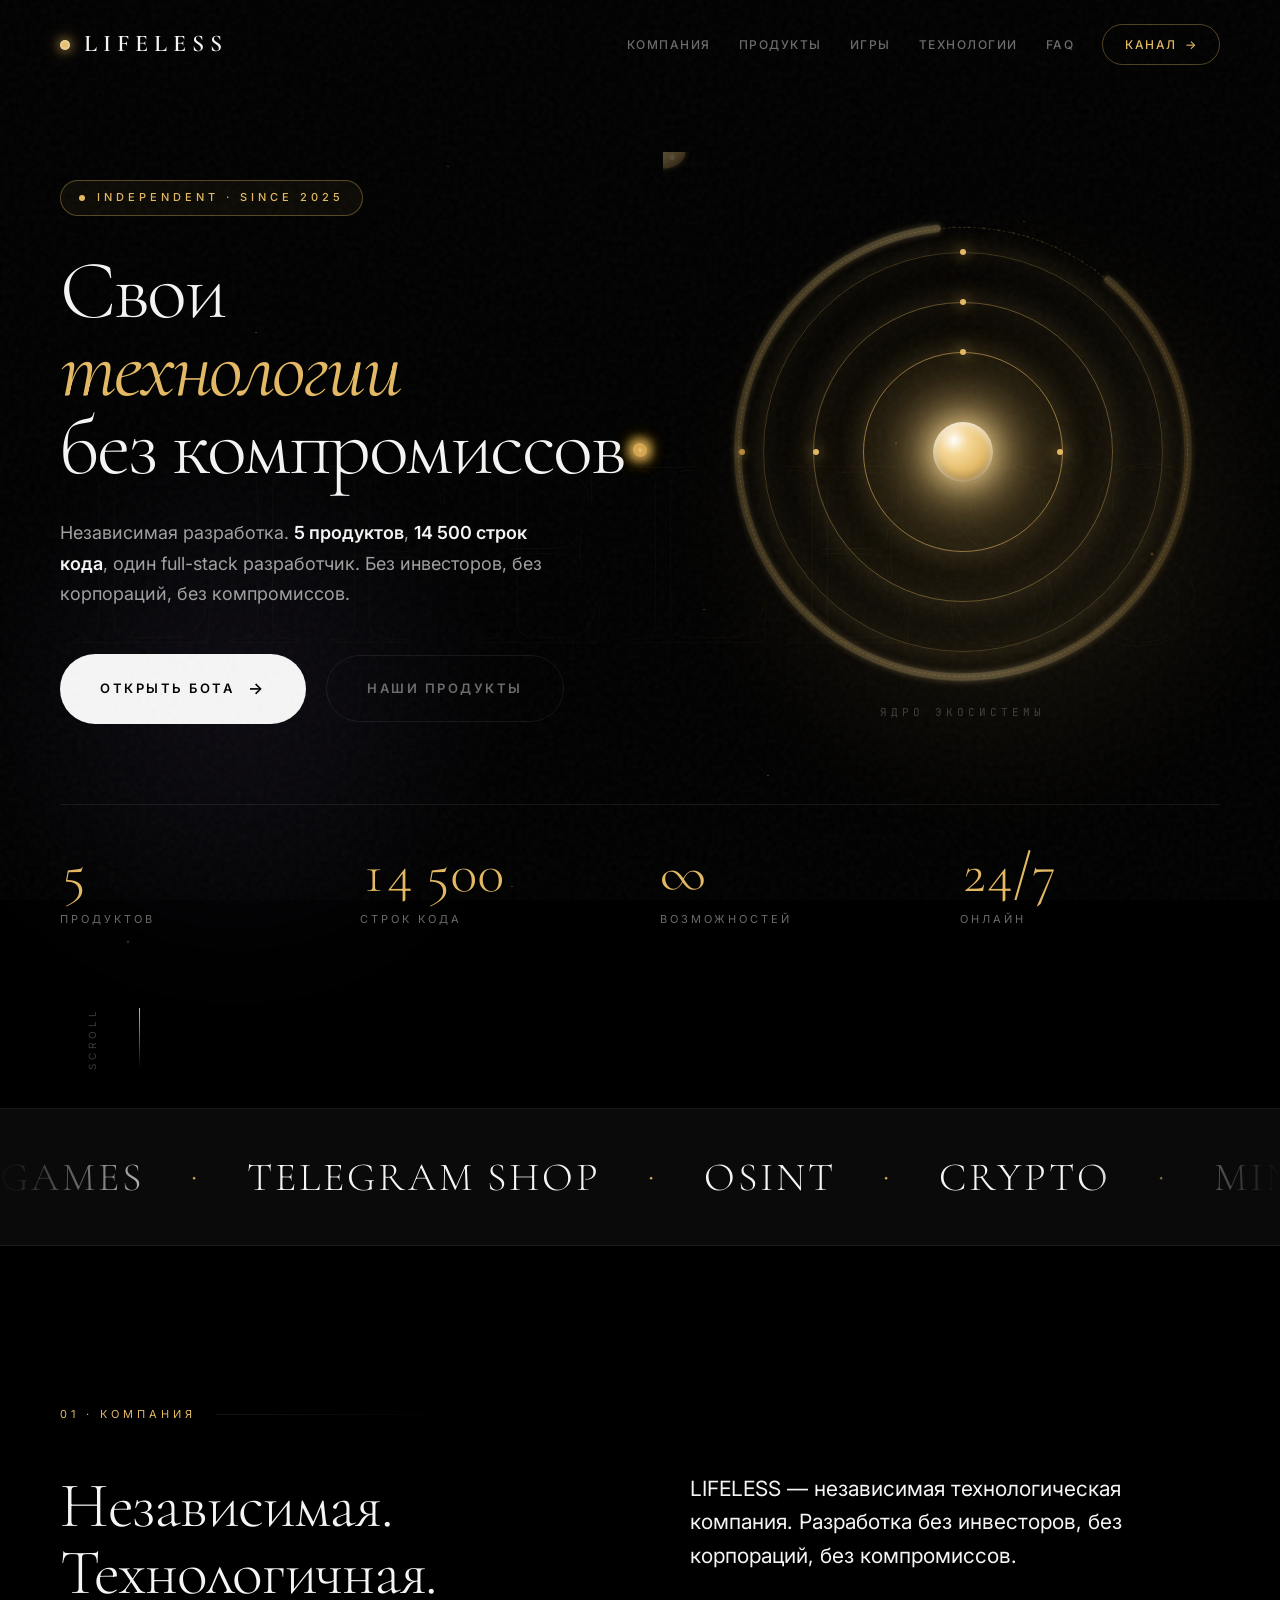
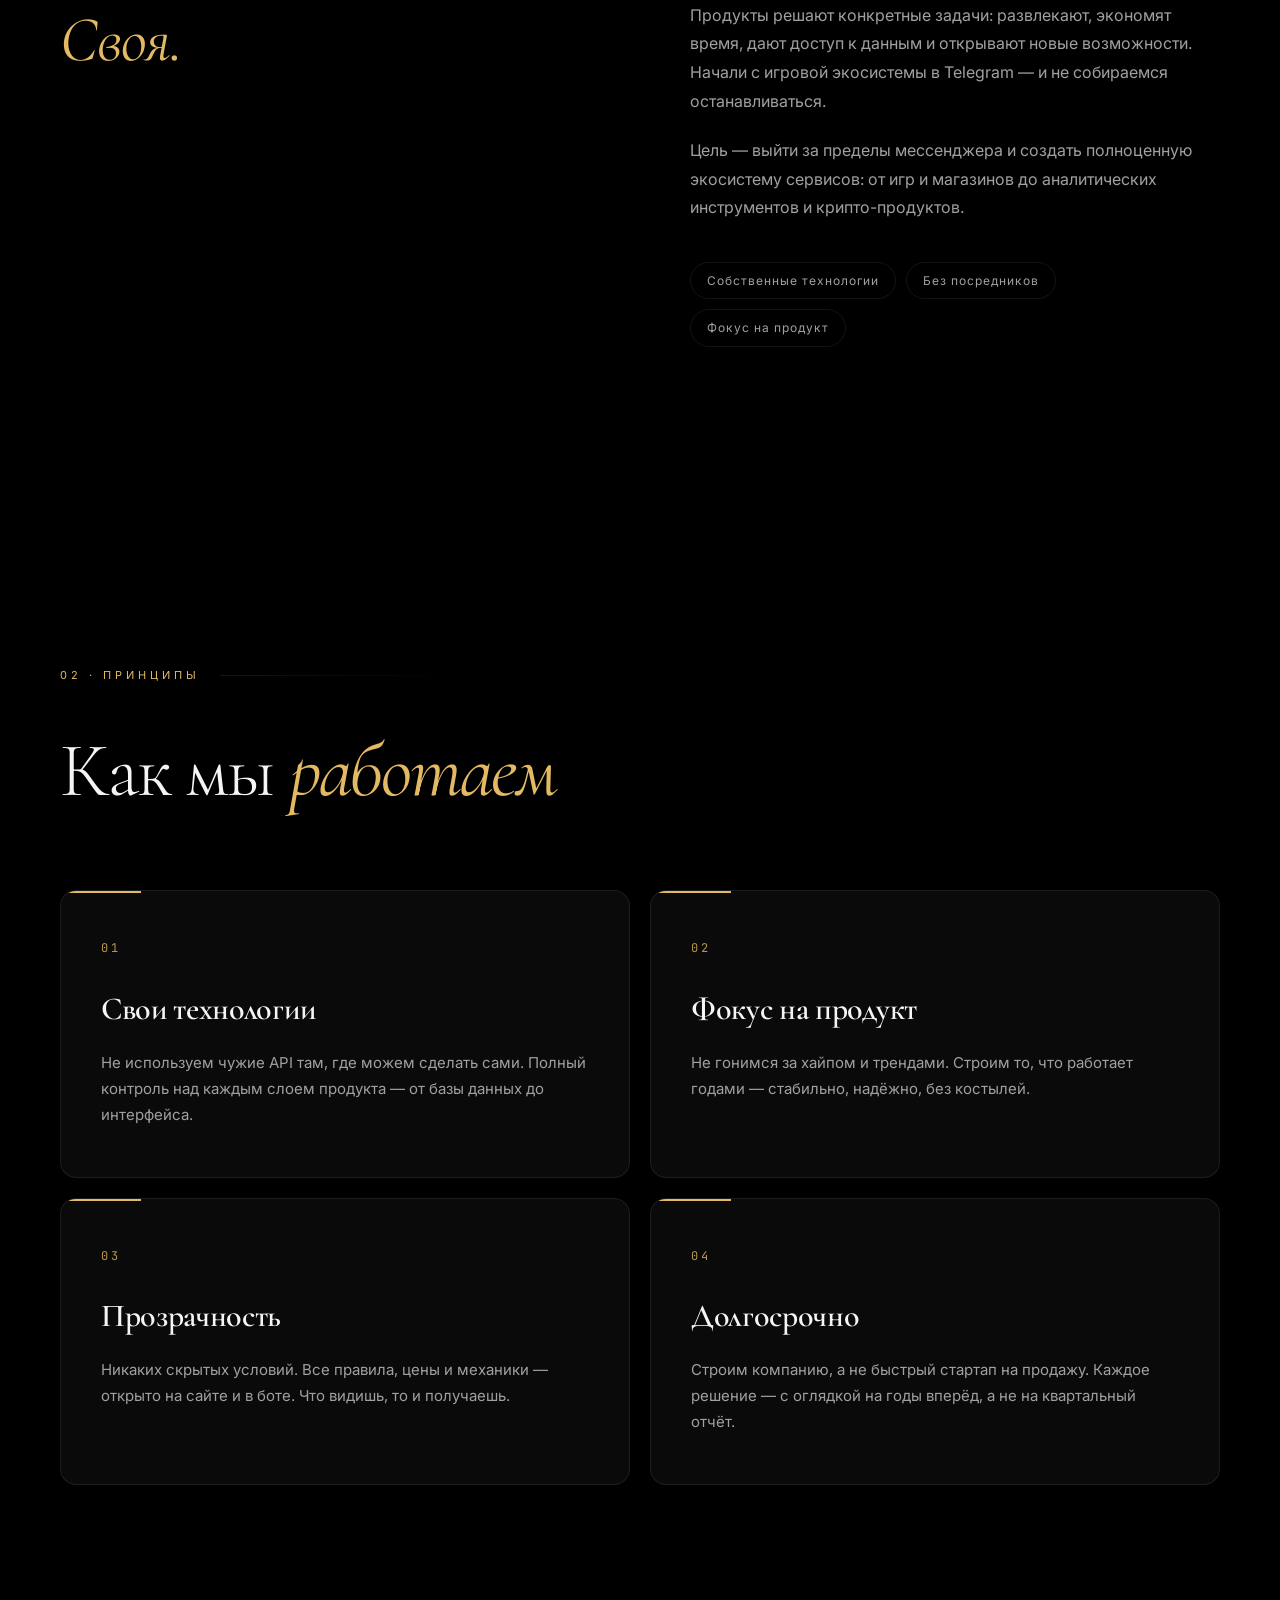
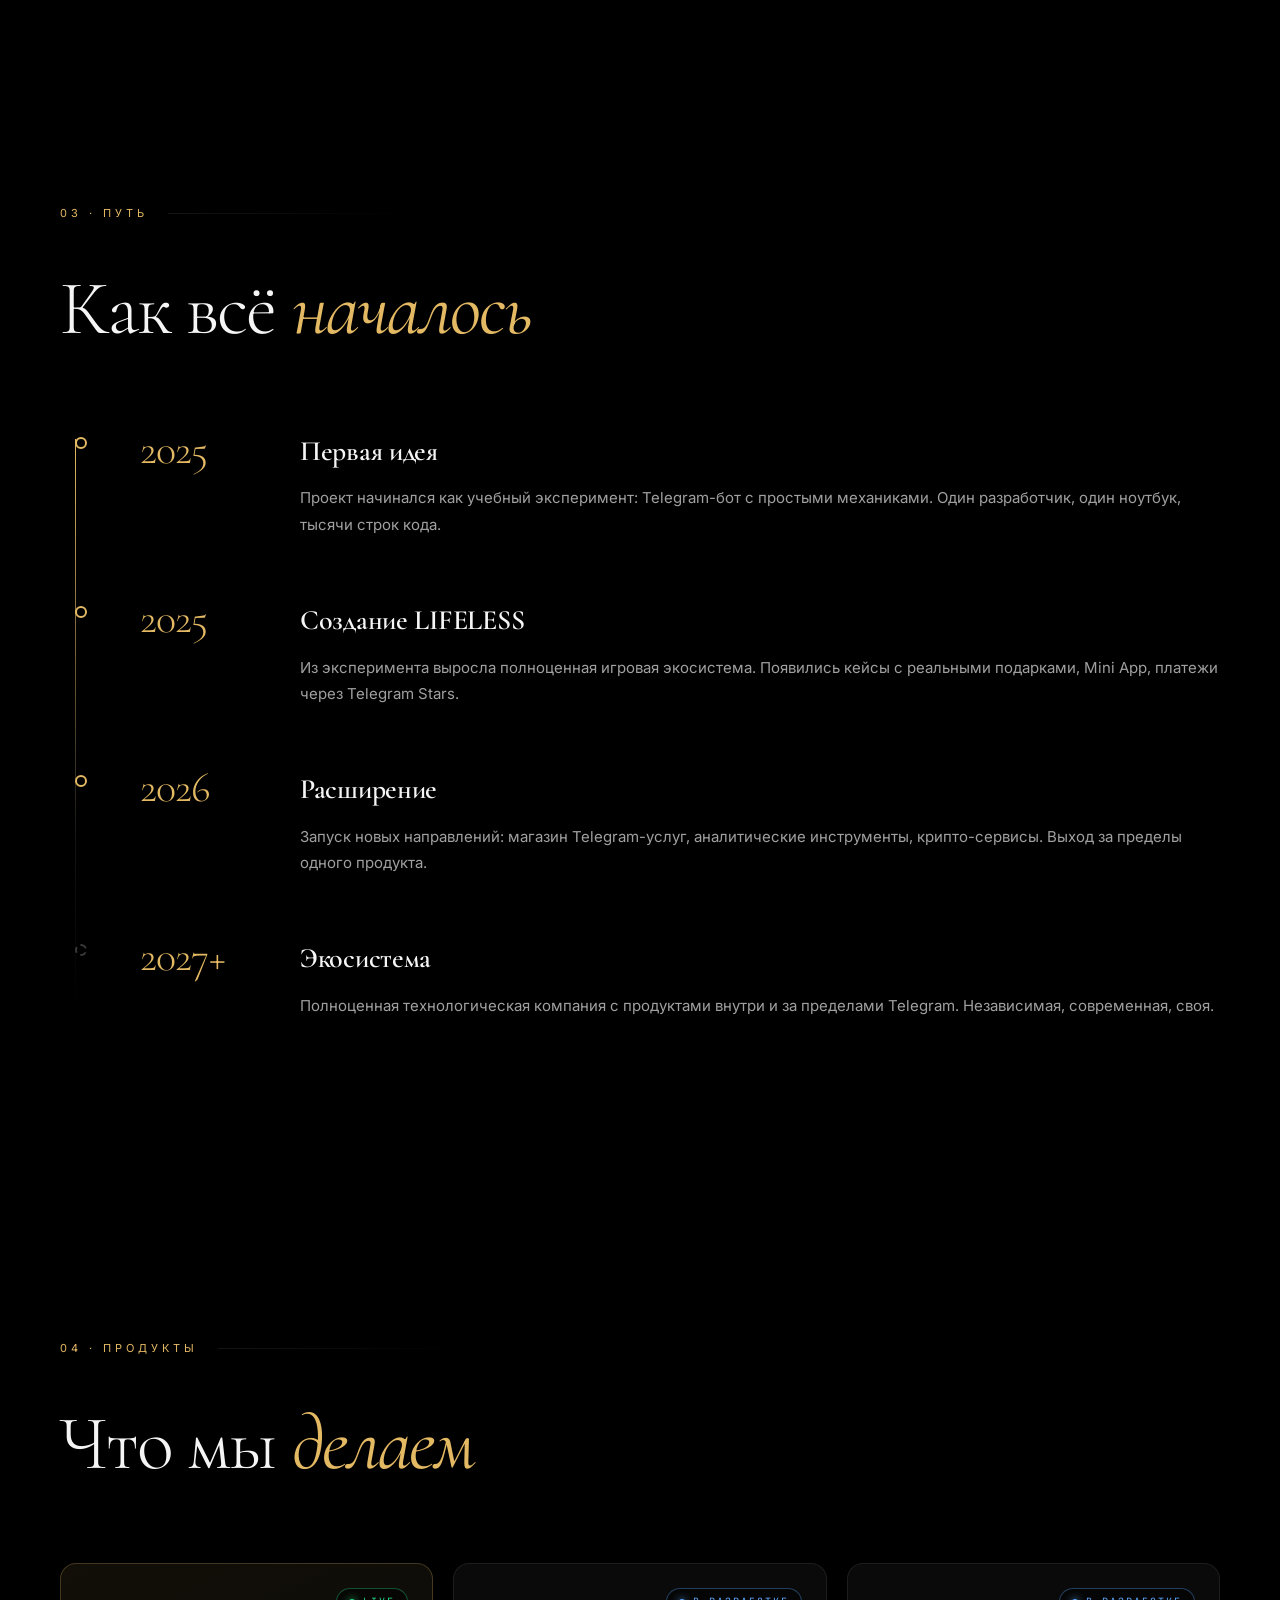
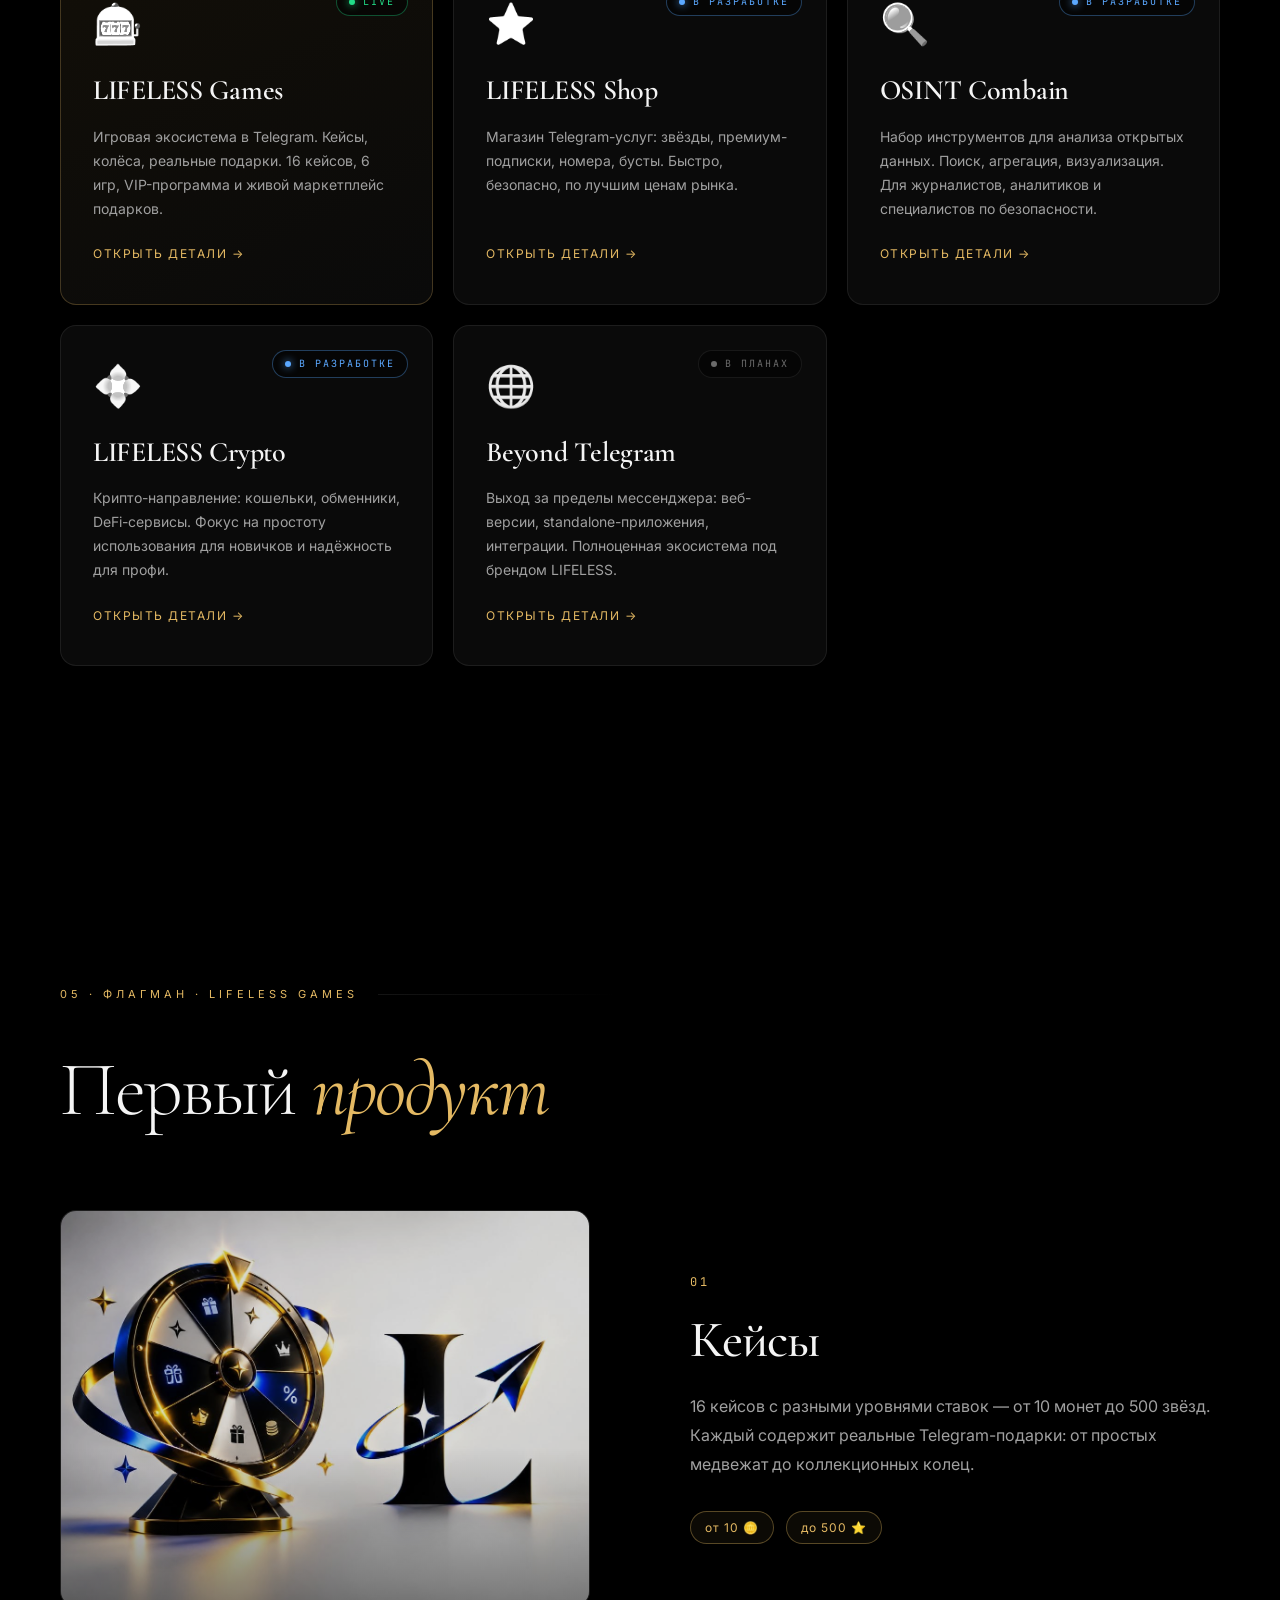
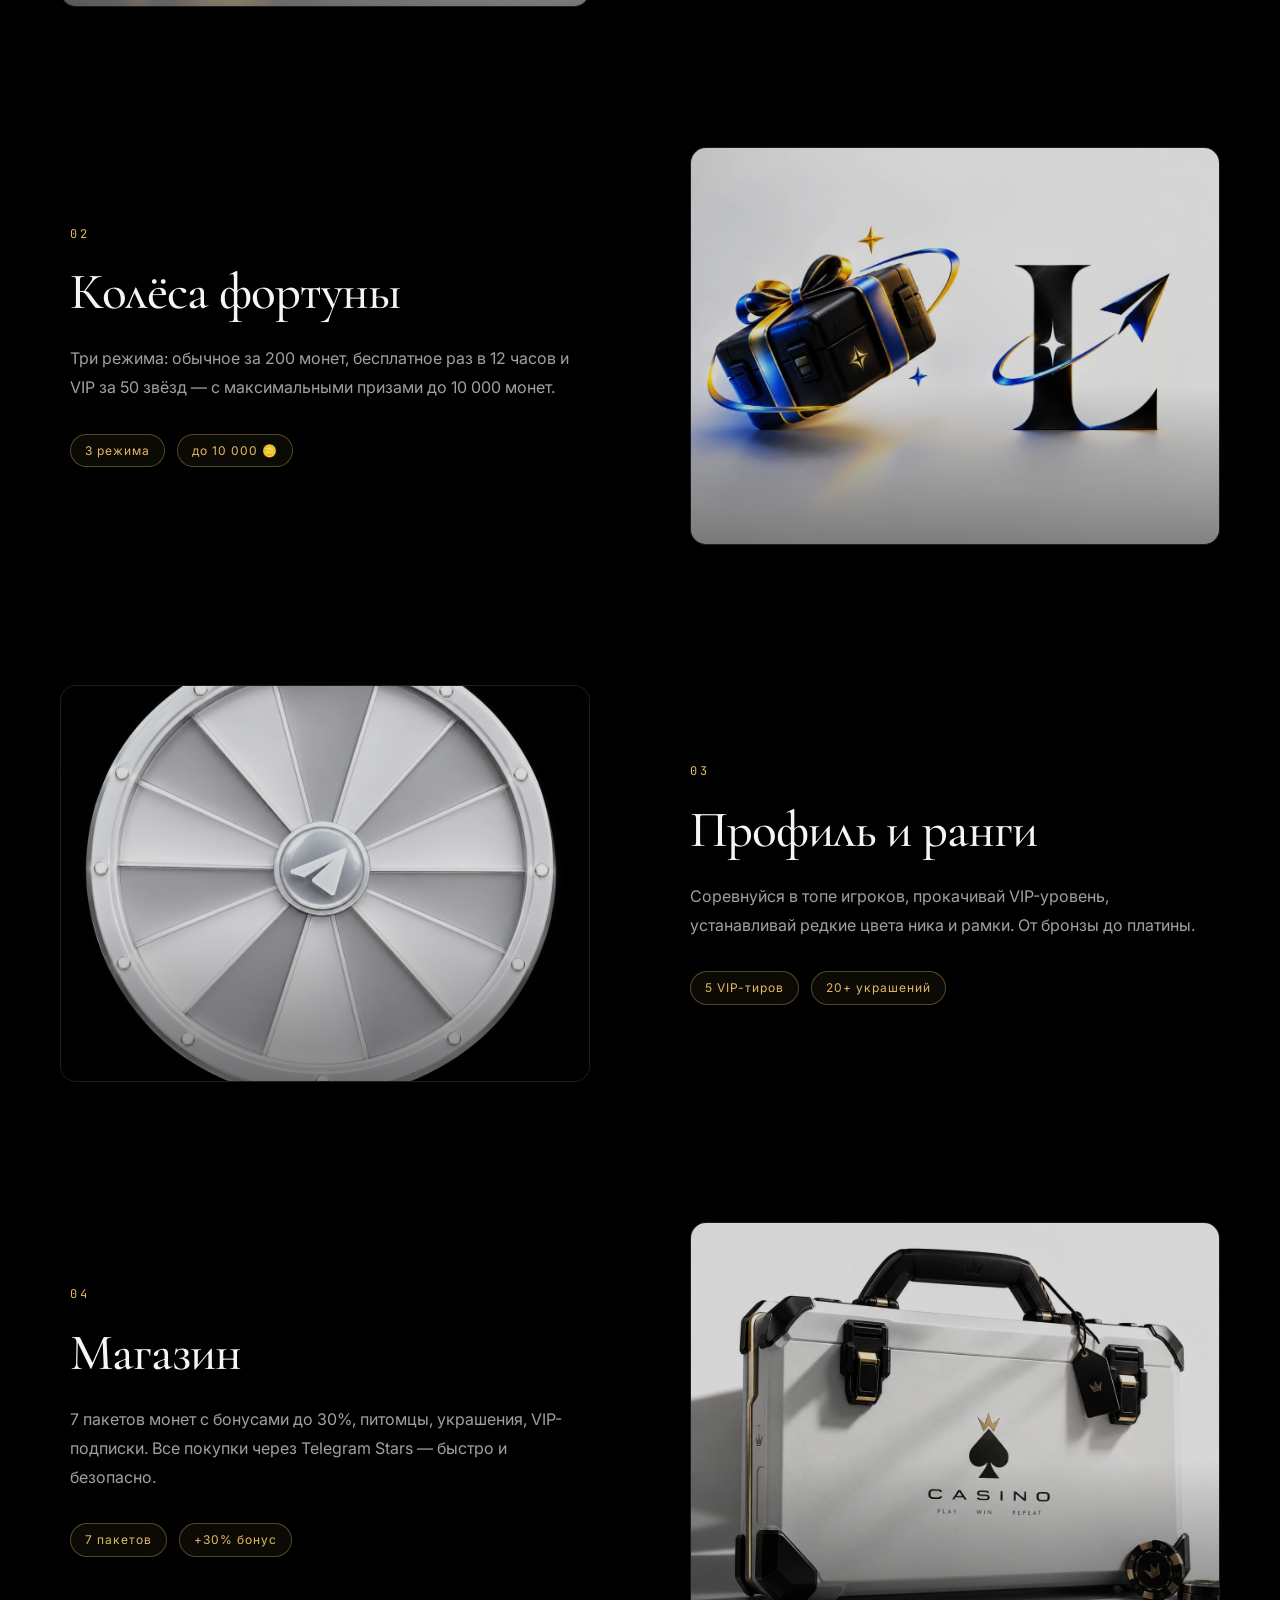
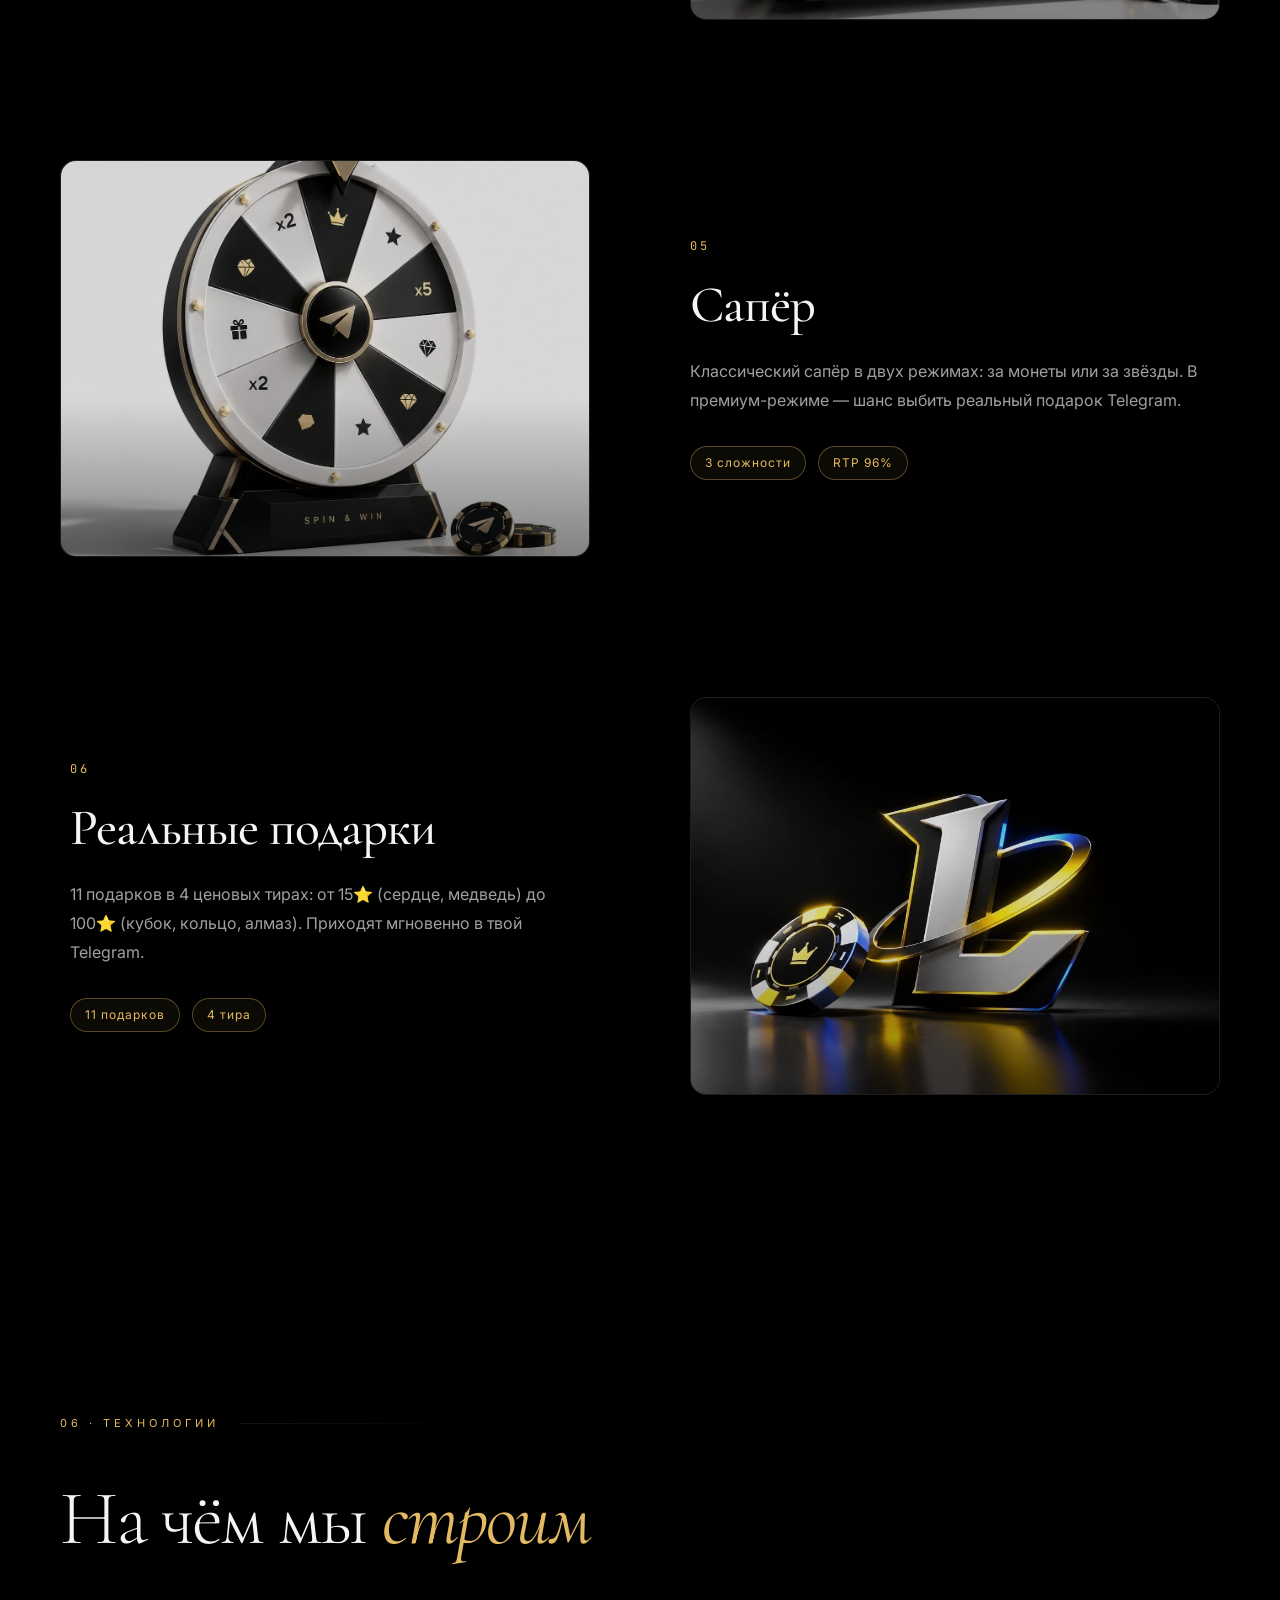
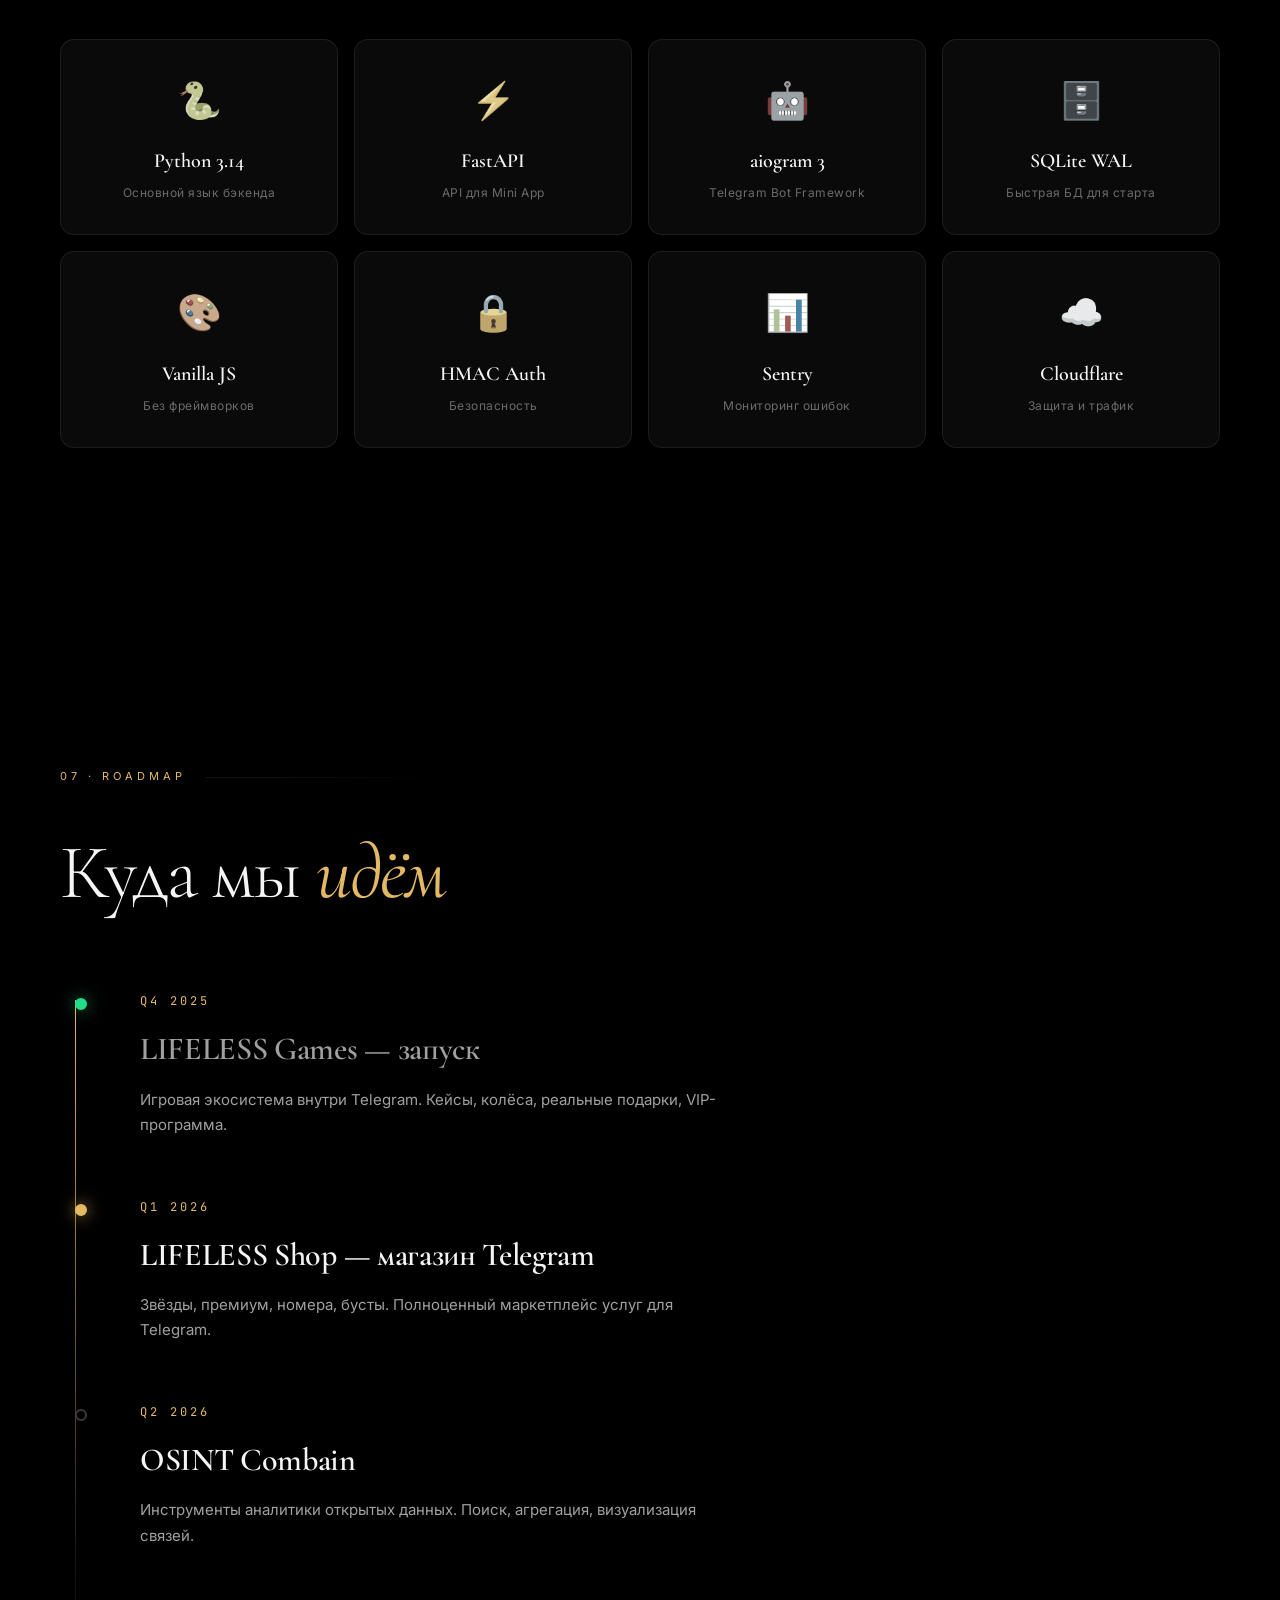
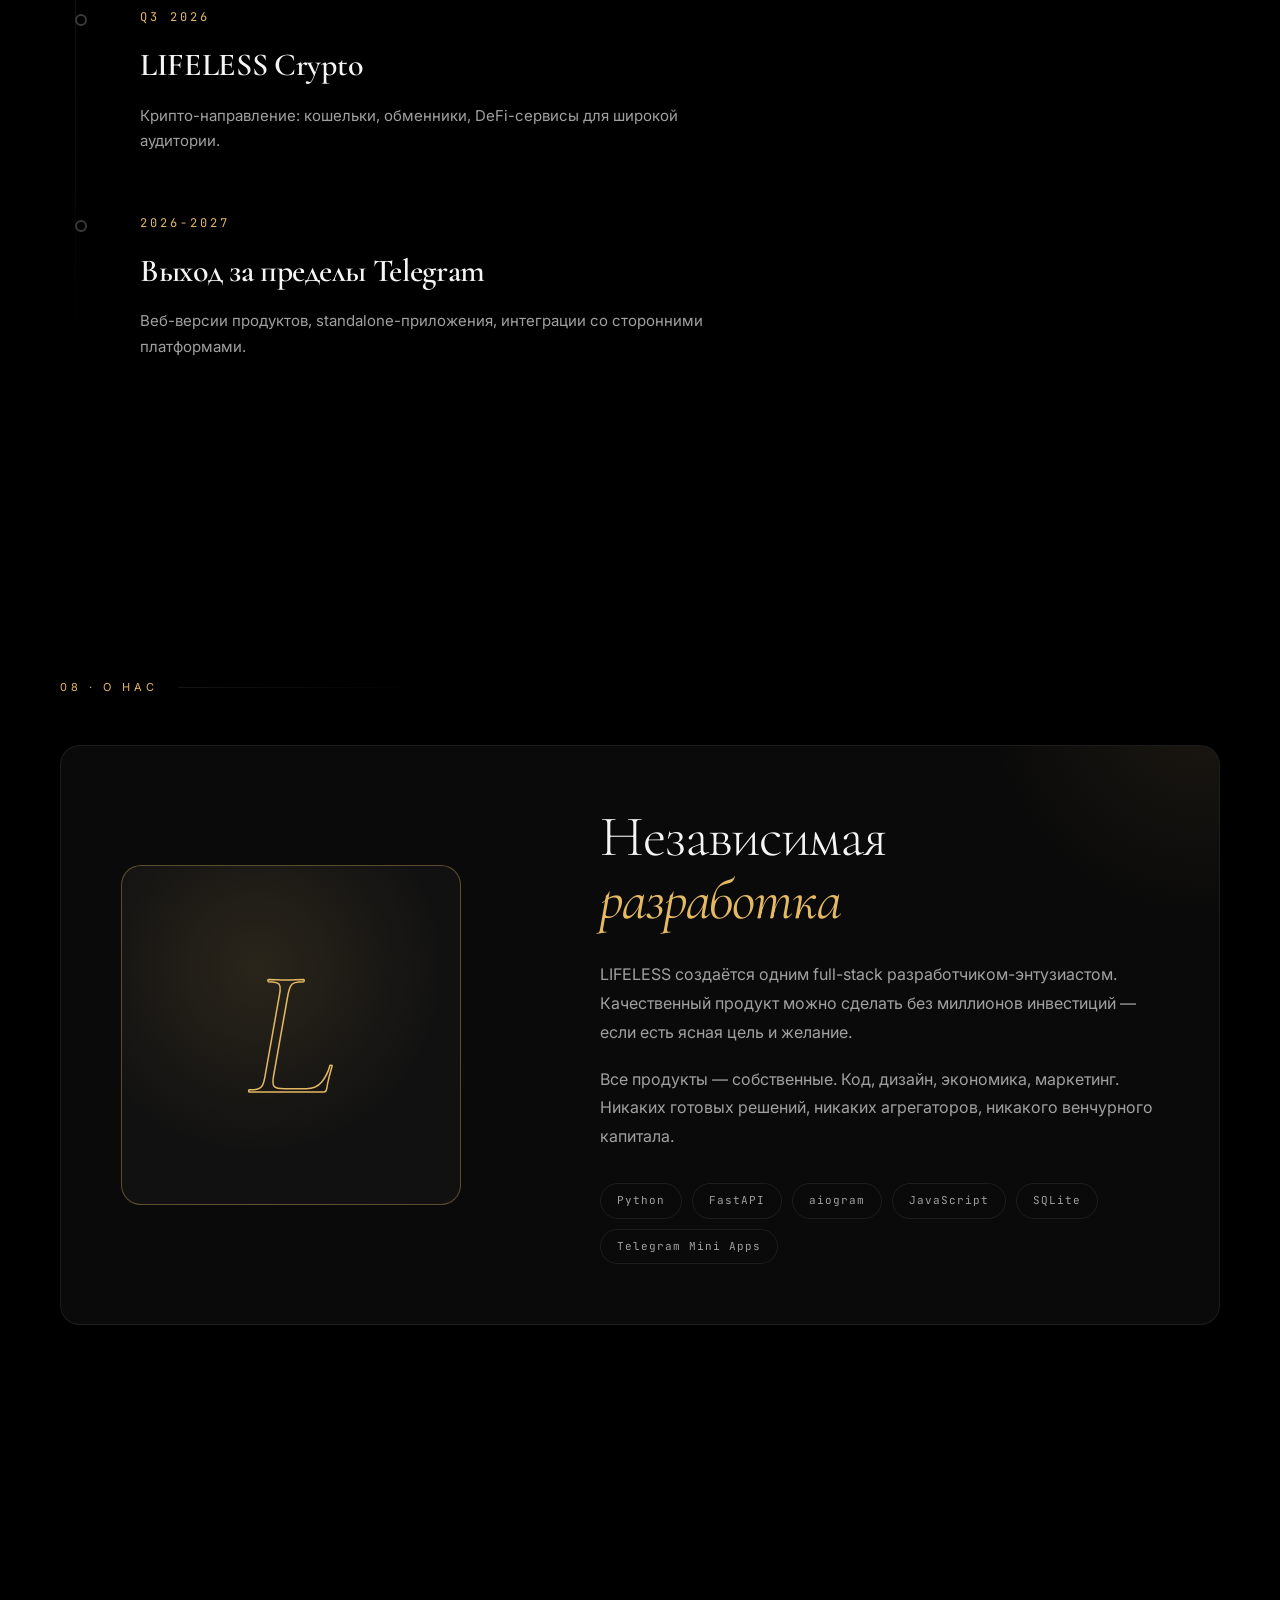
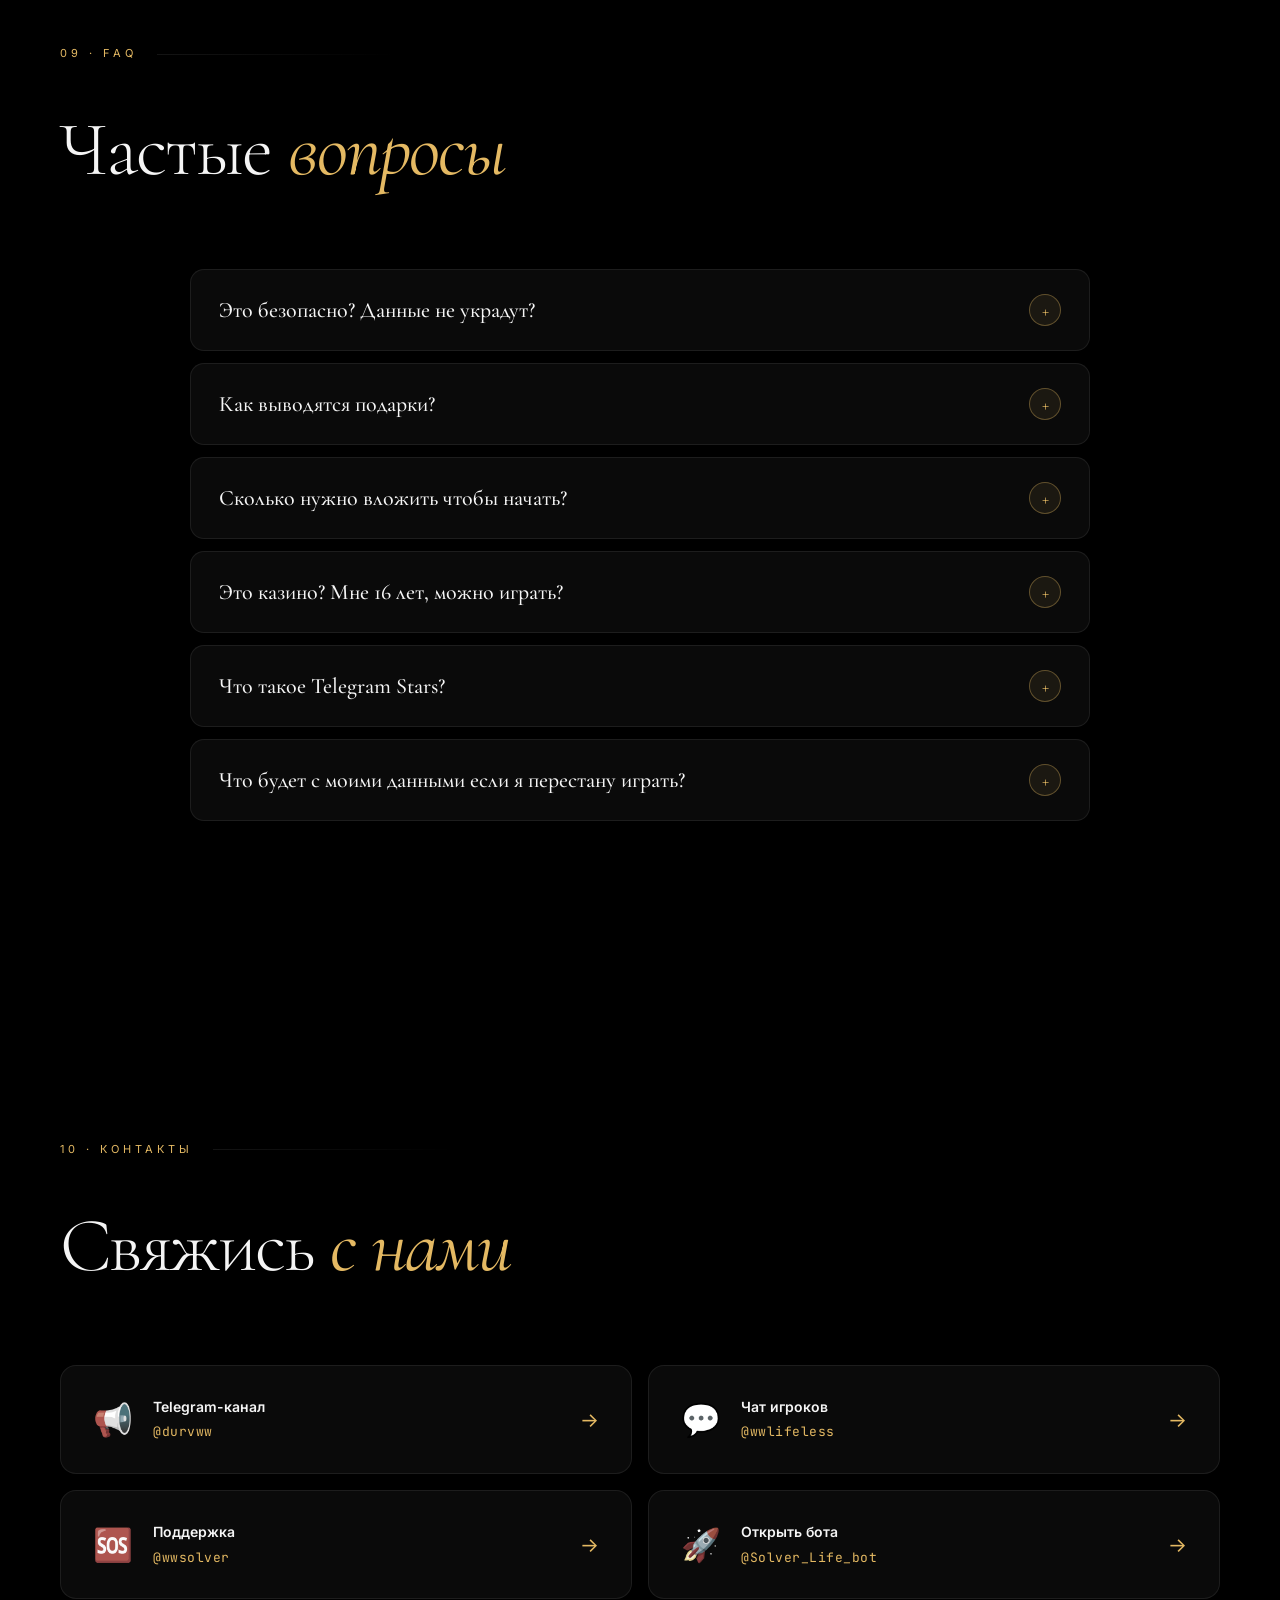
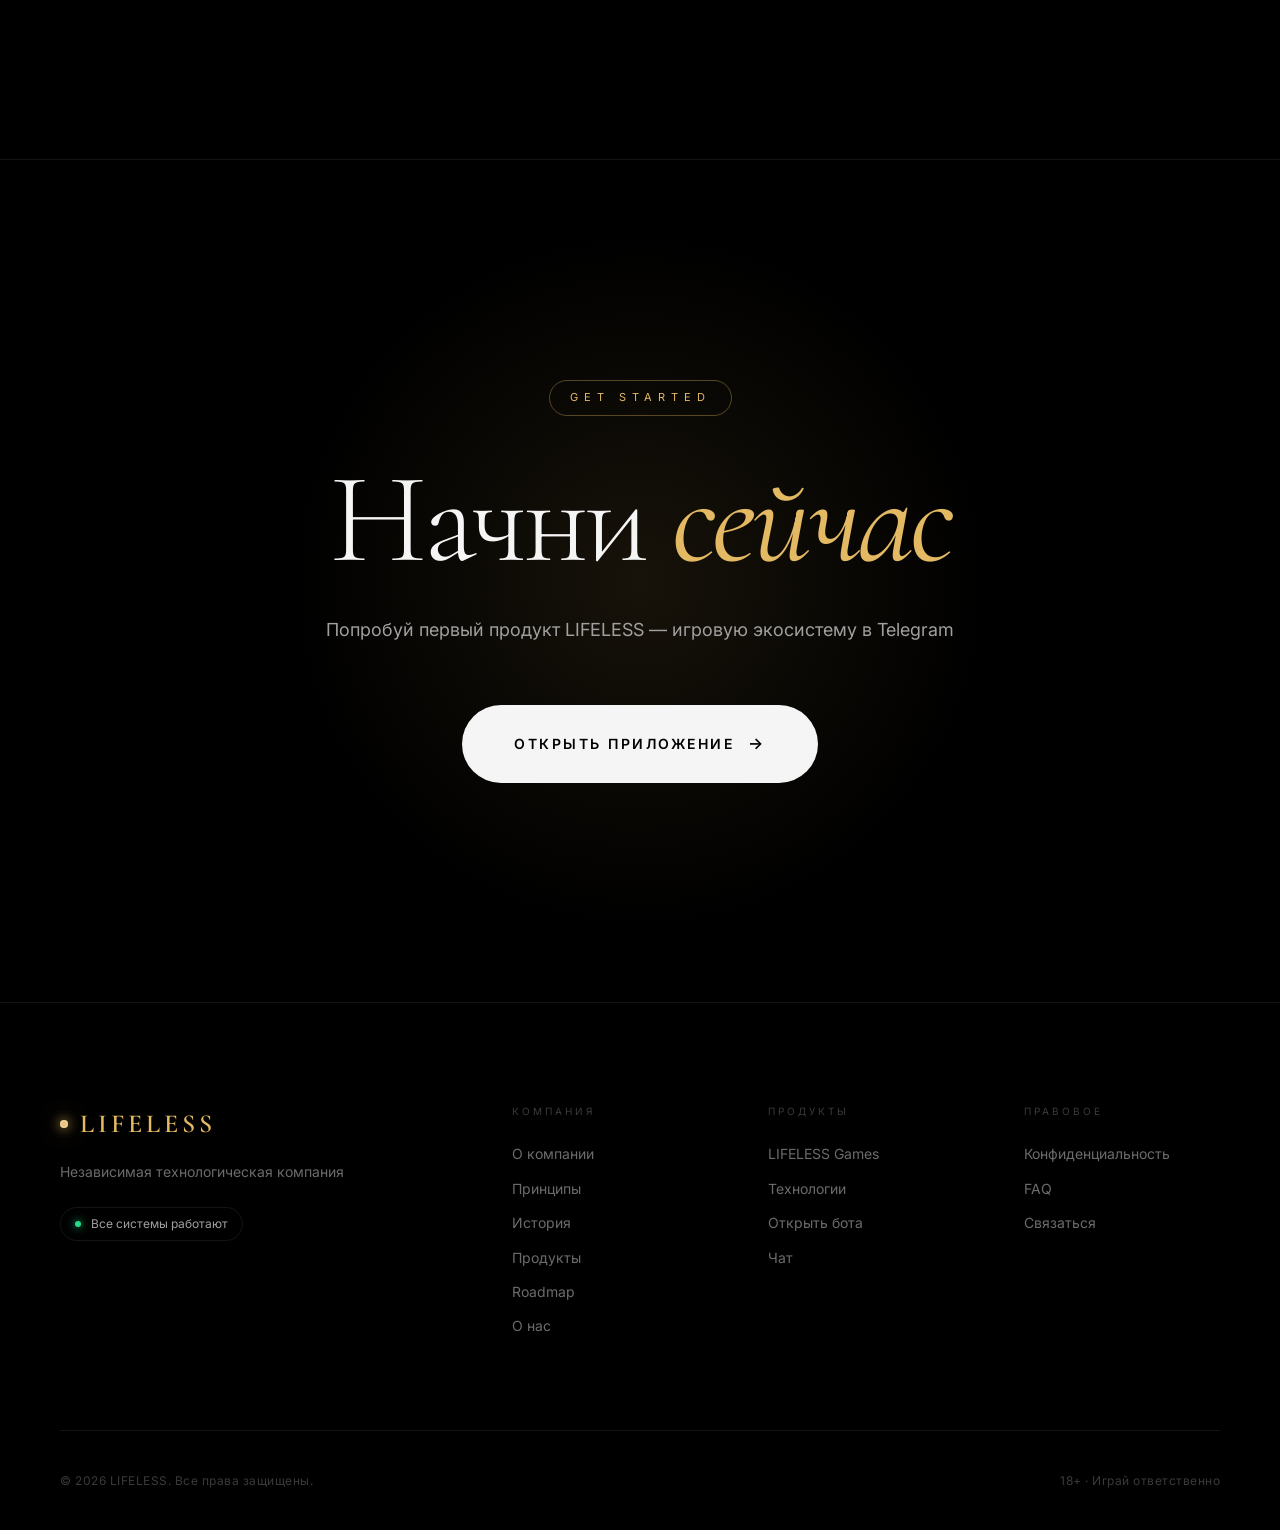
==== commit 9a76bd3f: "Add files via upload" ====
--- a/index.html
+++ b/index.html
@@ -27,7 +27,7 @@
 
 <header id="header">
     <div class="logo">
-        <span class="logo-mark">◈</span>
+        <span class="logo-mark"></span>
         <span>LIFELESS</span>
     </div>
     <nav>
@@ -88,41 +88,89 @@
         </div>
 
         <div class="hero-right">
-    <div class="gyro-caption">Ядро экосистемы</div>
-    <div class="gyro-stage" id="gyroStage">
-        <svg class="gyro-svg" viewBox="0 0 500 500" preserveAspectRatio="xMidYMid meet">
-            <defs>
-                <linearGradient id="gyroLineGrad" x1="0" y1="0" x2="1" y2="1">
-                    <stop offset="0%" stop-color="#E4B963" stop-opacity="0"/>
-                    <stop offset="50%" stop-color="#F7D896" stop-opacity="0.9"/>
-                    <stop offset="100%" stop-color="#E4B963" stop-opacity="0"/>
-                </linearGradient>
-            </defs>
-            <g class="gyro-lines" stroke="url(#gyroLineGrad)" stroke-width="1" fill="none" stroke-dasharray="4 6">
-                <line x1="250" y1="250" x2="250" y2="40" />
-                <line x1="250" y1="250" x2="460" y2="250" />
-                <line x1="250" y1="250" x2="250" y2="460" />
-                <line x1="250" y1="250" x2="40" y2="250" />
-                <line x1="250" y1="250" x2="398" y2="102" />
-                <line x1="250" y1="250" x2="102" y2="398" />
-                <line x1="250" y1="250" x2="398" y2="398" />
-                <line x1="250" y1="250" x2="102" y2="102" />
-            </g>
-        </svg>
-        <div class="gyroscope" id="gyroscope">
-            <div class="gyro-ring gyro-ring-1"></div>
-            <div class="gyro-ring gyro-ring-2"></div>
-            <div class="gyro-ring gyro-ring-3"></div>
-            <div class="gyro-core-halo"></div>
-            <div class="gyro-core"></div>
-            <div class="gyro-orbit gyro-orbit-1"><span></span><span></span></div>
-            <div class="gyro-orbit gyro-orbit-2"><span></span><span></span></div>
-            <div class="gyro-orbit gyro-orbit-3"><span></span></div>
-            <div class="gyro-orbit gyro-orbit-4"><span></span></div>
-        </div>
-        <div class="gyro-ripples" id="gyroRipples"></div>
-    </div>
-</div>
+            <div class="gyro-caption">Ядро экосистемы</div>
+            <div class="gyro-stage" id="gyroStage">
+
+                <!-- УРОБОРОС за гироскопом -->
+                <svg class="ouroboros" viewBox="0 0 400 400" preserveAspectRatio="xMidYMid meet">
+                    <defs>
+                        <linearGradient id="ourGrad" x1="0" y1="0" x2="1" y2="1">
+                            <stop offset="0%" stop-color="#E4B963" stop-opacity="0.4"/>
+                            <stop offset="50%" stop-color="#F7D896" stop-opacity="0.9"/>
+                            <stop offset="100%" stop-color="#B88838" stop-opacity="0.4"/>
+                        </linearGradient>
+                        <filter id="ourGlow" x="-50%" y="-50%" width="200%" height="200%">
+                            <feGaussianBlur stdDeviation="2.5" result="blur"/>
+                            <feMerge>
+                                <feMergeNode in="blur"/>
+                                <feMergeNode in="SourceGraphic"/>
+                            </feMerge>
+                        </filter>
+                    </defs>
+
+                    <circle
+                        cx="200" cy="200" r="150"
+                        fill="none"
+                        stroke="url(#ourGrad)"
+                        stroke-width="5"
+                        stroke-linecap="round"
+                        stroke-dasharray="820 123"
+                        transform="rotate(-50 200 200)"
+                        filter="url(#ourGlow)"
+                        class="our-body"
+                    />
+
+                    <circle
+                        cx="200" cy="200" r="150"
+                        fill="none"
+                        stroke="url(#ourGrad)"
+                        stroke-width="0.8"
+                        stroke-dasharray="2 8"
+                        transform="rotate(-50 200 200)"
+                        opacity="0.5"
+                        class="our-scales"
+                    />
+
+                    <g class="our-head">
+                        <ellipse cx="0" cy="0" rx="15" ry="11" fill="url(#ourGrad)" filter="url(#ourGlow)"/>
+                        <circle cx="6" cy="-3.5" r="1.8" fill="#F7D896"/>
+                        <circle cx="6" cy="3.5" r="1.8" fill="#F7D896"/>
+                        <path d="M -12 0 L -20 -3 L -15 0 L -20 3 Z" fill="url(#ourGrad)" opacity="0.8"/>
+                    </g>
+                </svg>
+
+                <!-- 4 линии от центра -->
+                <svg class="gyro-svg" viewBox="0 0 500 500" preserveAspectRatio="xMidYMid meet">
+                    <defs>
+                        <linearGradient id="gyroLineGrad" x1="0" y1="0" x2="1" y2="1">
+                            <stop offset="0%" stop-color="#E4B963" stop-opacity="0"/>
+                            <stop offset="50%" stop-color="#F7D896" stop-opacity="0.85"/>
+                            <stop offset="100%" stop-color="#E4B963" stop-opacity="0"/>
+                        </linearGradient>
+                    </defs>
+                    <g class="gyro-lines" stroke="url(#gyroLineGrad)" stroke-width="0.8" fill="none" stroke-dasharray="3 8">
+                        <line x1="250" y1="250" x2="250" y2="60" />
+                        <line x1="250" y1="250" x2="440" y2="250" />
+                        <line x1="250" y1="250" x2="250" y2="440" />
+                        <line x1="250" y1="250" x2="60" y2="250" />
+                    </g>
+                </svg>
+
+                <div class="gyroscope" id="gyroscope">
+                    <div class="gyro-ring gyro-ring-1"></div>
+                    <div class="gyro-ring gyro-ring-2"></div>
+                    <div class="gyro-ring gyro-ring-3"></div>
+                    <div class="gyro-core-halo"></div>
+                    <div class="gyro-core"></div>
+                    <div class="gyro-orbit gyro-orbit-1"><span></span><span></span></div>
+                    <div class="gyro-orbit gyro-orbit-2"><span></span><span></span></div>
+                    <div class="gyro-orbit gyro-orbit-3"><span></span></div>
+                    <div class="gyro-orbit gyro-orbit-4"><span></span></div>
+                </div>
+                <div class="gyro-ripples" id="gyroRipples"></div>
+            </div>
+        </div>
+    </div>
 
     <div class="hero-stats-row">
         <div class="hero-stat">
@@ -273,7 +321,7 @@
             </div>
             <div class="product-icon">⭐</div>
             <h3>LIFELESS Shop</h3>
-            <p>Магазин Telegram-услуг: звёзды, голда, премиум-подписки, номера, бусты. Быстро, безопасно, по лучшим ценам рынка.</p>
+            <p>Магазин Telegram-услуг: звёзды, премиум-подписки, номера, бусты. Быстро, безопасно, по лучшим ценам рынка.</p>
             <div class="product-cta">Открыть детали →</div>
         </div>
 
@@ -478,7 +526,7 @@
             <div class="roadmap-marker"></div>
             <div class="roadmap-date">Q1 2026</div>
             <h3>LIFELESS Shop — магазин Telegram</h3>
-            <p>Звёзды, голда, премиум, номера, бусты. Полноценный маркетплейс услуг для Telegram.</p>
+            <p>Звёзды, премиум, номера, бусты. Полноценный маркетплейс услуг для Telegram.</p>
         </div>
         <div class="roadmap-item">
             <div class="roadmap-marker"></div>
@@ -646,7 +694,7 @@
 <footer>
     <div class="footer-grid">
         <div class="footer-brand">
-            <div class="footer-logo">◈ LIFELESS</div>
+            <div class="footer-logo"><span class="logo-mark"></span> LIFELESS</div>
             <p>Независимая технологическая компания</p>
             <div class="footer-status">
                 <span class="status-dot"></span>
--- a/style.css
+++ b/style.css
@@ -182,19 +182,37 @@
 .logo {
     display: flex;
     align-items: center;
-    gap: 12px;
+    gap: 14px;
     font-family: 'Cormorant Garamond', serif;
     font-size: 24px;
     font-weight: 600;
     letter-spacing: 6px;
 }
+
 .logo-mark {
-    color: var(--gold);
-    font-size: 20px;
     display: inline-block;
+    width: 10px;
+    height: 10px;
+    border-radius: 50%;
+    background: var(--gold);
+    box-shadow:
+        0 0 12px var(--gold),
+        0 0 24px rgba(228,185,99,0.5),
+        inset 0 0 4px rgba(255,255,255,0.7);
+    animation: logoDot 3s ease-in-out infinite;
     transition: transform 0.6s var(--ease);
-}
-.logo:hover .logo-mark { transform: rotate(180deg); }
+    flex-shrink: 0;
+}
+.logo:hover .logo-mark { transform: scale(1.5); }
+
+@keyframes logoDot {
+    0%, 100% {
+        box-shadow: 0 0 12px var(--gold), 0 0 24px rgba(228,185,99,0.5);
+    }
+    50% {
+        box-shadow: 0 0 22px var(--gold), 0 0 44px rgba(228,185,99,0.9);
+    }
+}
 
 nav { display: flex; align-items: center; gap: 28px; }
 
@@ -303,6 +321,32 @@
     border-bottom: 1px solid var(--border);
 }
 
+/* Звёзды на фоне hero */
+.hero::before {
+    content: '';
+    position: absolute;
+    inset: 0;
+    background-image:
+        radial-gradient(1px 1px at 20% 30%, rgba(228,185,99,0.6), transparent),
+        radial-gradient(1px 1px at 60% 70%, rgba(255,255,255,0.4), transparent),
+        radial-gradient(1px 1px at 40% 80%, rgba(228,185,99,0.5), transparent),
+        radial-gradient(1px 1px at 80% 20%, rgba(255,255,255,0.3), transparent),
+        radial-gradient(2px 2px at 90% 50%, rgba(228,185,99,0.4), transparent),
+        radial-gradient(1px 1px at 15% 60%, rgba(255,255,255,0.5), transparent),
+        radial-gradient(1px 1px at 70% 40%, rgba(228,185,99,0.6), transparent),
+        radial-gradient(1px 1px at 35% 15%, rgba(255,255,255,0.35), transparent),
+        radial-gradient(1px 1px at 55% 55%, rgba(228,185,99,0.5), transparent),
+        radial-gradient(2px 2px at 10% 85%, rgba(228,185,99,0.3), transparent);
+    background-size: 100% 100%;
+    pointer-events: none;
+    z-index: 1;
+    animation: starsTwinkle 6s ease-in-out infinite;
+}
+@keyframes starsTwinkle {
+    0%, 100% { opacity: 0.5; }
+    50% { opacity: 1; }
+}
+
 .hero-glow {
     position: absolute;
     top: 15%; right: -5%;
@@ -446,7 +490,7 @@
 
 .btn-large { padding: 26px 52px; font-size: 14px; }
 
-/* GYROSCOPE — IMPROVED */
+/* GYROSCOPE */
 .hero-right {
     position: relative;
     display: flex;
@@ -482,6 +526,39 @@
     cursor: pointer;
 }
 
+/* УРОБОРОС */
+.ouroboros {
+    position: absolute;
+    inset: -10%;
+    width: 120%;
+    height: 120%;
+    pointer-events: none;
+    z-index: 0;
+    opacity: 0.35;
+    animation: ourRotate 60s linear infinite;
+}
+@keyframes ourRotate {
+    to { transform: rotate(360deg); }
+}
+
+.our-body {
+    animation: ourPulse 4s ease-in-out infinite;
+}
+@keyframes ourPulse {
+    0%, 100% { stroke-opacity: 1; }
+    50% { stroke-opacity: 0.65; }
+}
+
+.our-head {
+    animation: ourHead 4s ease-in-out infinite;
+}
+
+@keyframes ourHead {
+    0%, 100% { transform: translate(200px, 50px) rotate(135deg); }
+    50% { transform: translate(200px, 50px) rotate(139deg); }
+}
+
+/* СВГ ЛИНИИ ГИРОСКОПА */
 .gyro-svg {
     position: absolute;
     inset: 0;
@@ -498,18 +575,14 @@
     animation: gyroLinesOpacity 4s ease-in-out infinite;
 }
 .gyro-lines line:nth-child(1) { animation-delay: 0s; }
-.gyro-lines line:nth-child(2) { animation-delay: 0.5s; }
-.gyro-lines line:nth-child(3) { animation-delay: 1s; }
-.gyro-lines line:nth-child(4) { animation-delay: 1.5s; }
-.gyro-lines line:nth-child(5) { animation-delay: 2s; }
-.gyro-lines line:nth-child(6) { animation-delay: 2.5s; }
-.gyro-lines line:nth-child(7) { animation-delay: 3s; }
-.gyro-lines line:nth-child(8) { animation-delay: 3.5s; }
+.gyro-lines line:nth-child(2) { animation-delay: 1s; }
+.gyro-lines line:nth-child(3) { animation-delay: 2s; }
+.gyro-lines line:nth-child(4) { animation-delay: 3s; }
 
 @keyframes gyroLinesDash { to { stroke-dashoffset: -200; } }
 @keyframes gyroLinesOpacity {
-    0%, 100% { stroke-opacity: 0.15; }
-    50% { stroke-opacity: 0.9; }
+    0%, 100% { stroke-opacity: 0.12; }
+    50% { stroke-opacity: 0.85; }
 }
 
 .gyroscope {
@@ -635,12 +708,21 @@
     animation: rotate3 20s linear infinite;
 }
 .gyro-orbit-3 span { top: 0; left: 50%; }
+
+/* 4-я орбита — видимая, пунктирный круг */
 .gyro-orbit-4 {
-    width: 480px; height: 480px;
-    margin: -240px 0 0 -240px;
+    width: 450px; height: 450px;
+    margin: -225px 0 0 -225px;
     animation: rotate1 26s linear infinite reverse;
-}
-.gyro-orbit-4 span { top: 50%; left: 0; margin: -3px 0 0 0; }
+    border: 1px dashed rgba(228,185,99,0.2);
+    border-radius: 50%;
+}
+.gyro-orbit-4 span {
+    top: 50%; left: 0;
+    margin: -3px 0 0 0;
+    background: var(--gold-lo);
+    box-shadow: 0 0 10px rgba(228,185,99,0.6);
+}
 
 .gyro-ripples {
     position: absolute;
@@ -1530,12 +1612,19 @@
     margin-bottom: 80px;
 }
 .footer-logo {
+    display: flex;
+    align-items: center;
+    gap: 12px;
     font-family: 'Cormorant Garamond', serif;
     font-size: 26px;
     font-weight: 600;
     letter-spacing: 4px;
     color: var(--gold);
     margin-bottom: 16px;
+}
+.footer-logo .logo-mark {
+    width: 8px;
+    height: 8px;
 }
 .footer-brand p { color: var(--muted); font-size: 14px; margin-bottom: 24px; }
 .footer-status {
@@ -1847,7 +1936,7 @@
     .gyro-orbit-1 { width: 170px; height: 170px; margin: -85px 0 0 -85px; }
     .gyro-orbit-2 { width: 250px; height: 250px; margin: -125px 0 0 -125px; }
     .gyro-orbit-3 { width: 340px; height: 340px; margin: -170px 0 0 -170px; }
-    .gyro-orbit-4 { width: 410px; height: 410px; margin: -205px 0 0 -205px; }
+    .gyro-orbit-4 { width: 390px; height: 390px; margin: -195px 0 0 -195px; }
     .gyro-core-halo { width: 160px; height: 160px; margin: -80px 0 0 -80px; }
 
     .products-grid { grid-template-columns: repeat(2, 1fr); }
@@ -1883,7 +1972,7 @@
     .gyro-orbit-1 { width: 130px; height: 130px; margin: -65px 0 0 -65px; }
     .gyro-orbit-2 { width: 190px; height: 190px; margin: -95px 0 0 -95px; }
     .gyro-orbit-3 { width: 260px; height: 260px; margin: -130px 0 0 -130px; }
-    .gyro-orbit-4 { width: 310px; height: 310px; margin: -155px 0 0 -155px; }
+    .gyro-orbit-4 { width: 300px; height: 300px; margin: -150px 0 0 -150px; }
     .gyro-core { width: 44px; height: 44px; margin: -22px 0 0 -22px; }
     .gyro-core-halo { width: 120px; height: 120px; margin: -60px 0 0 -60px; }
 
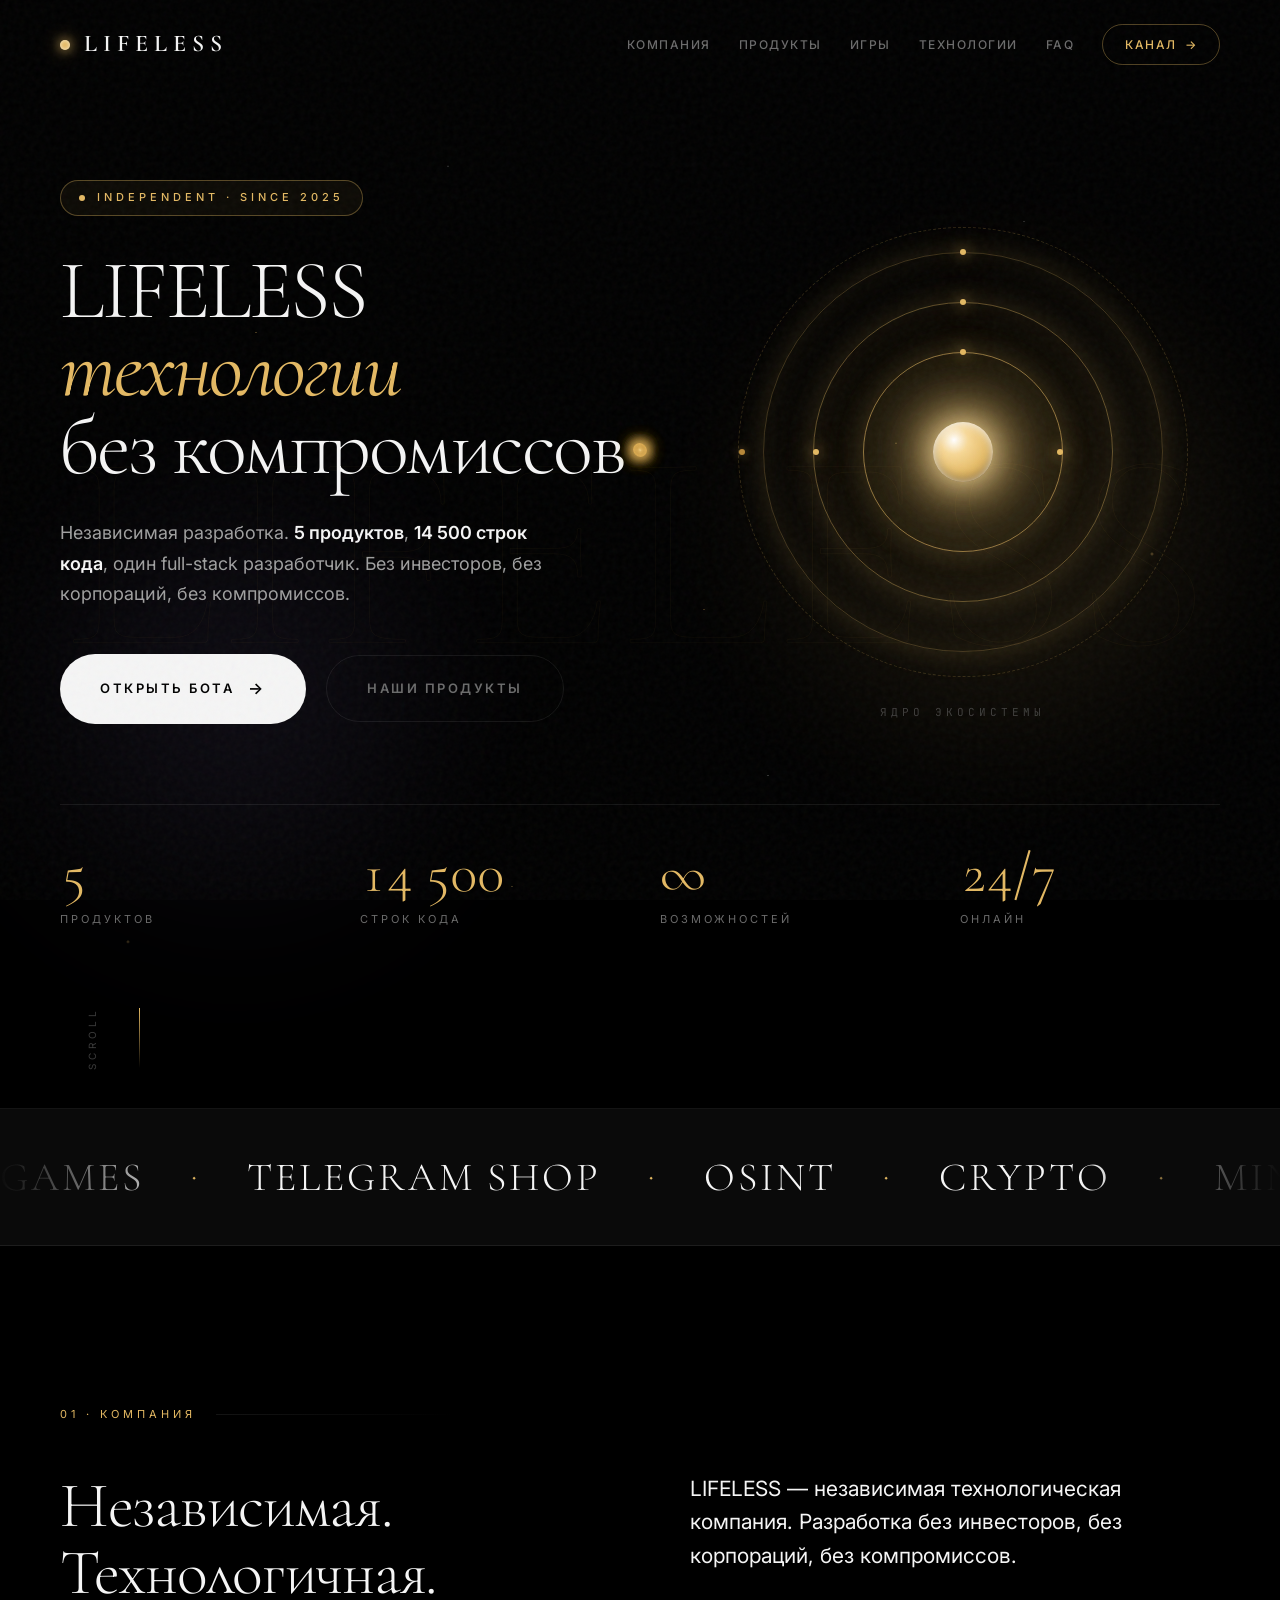
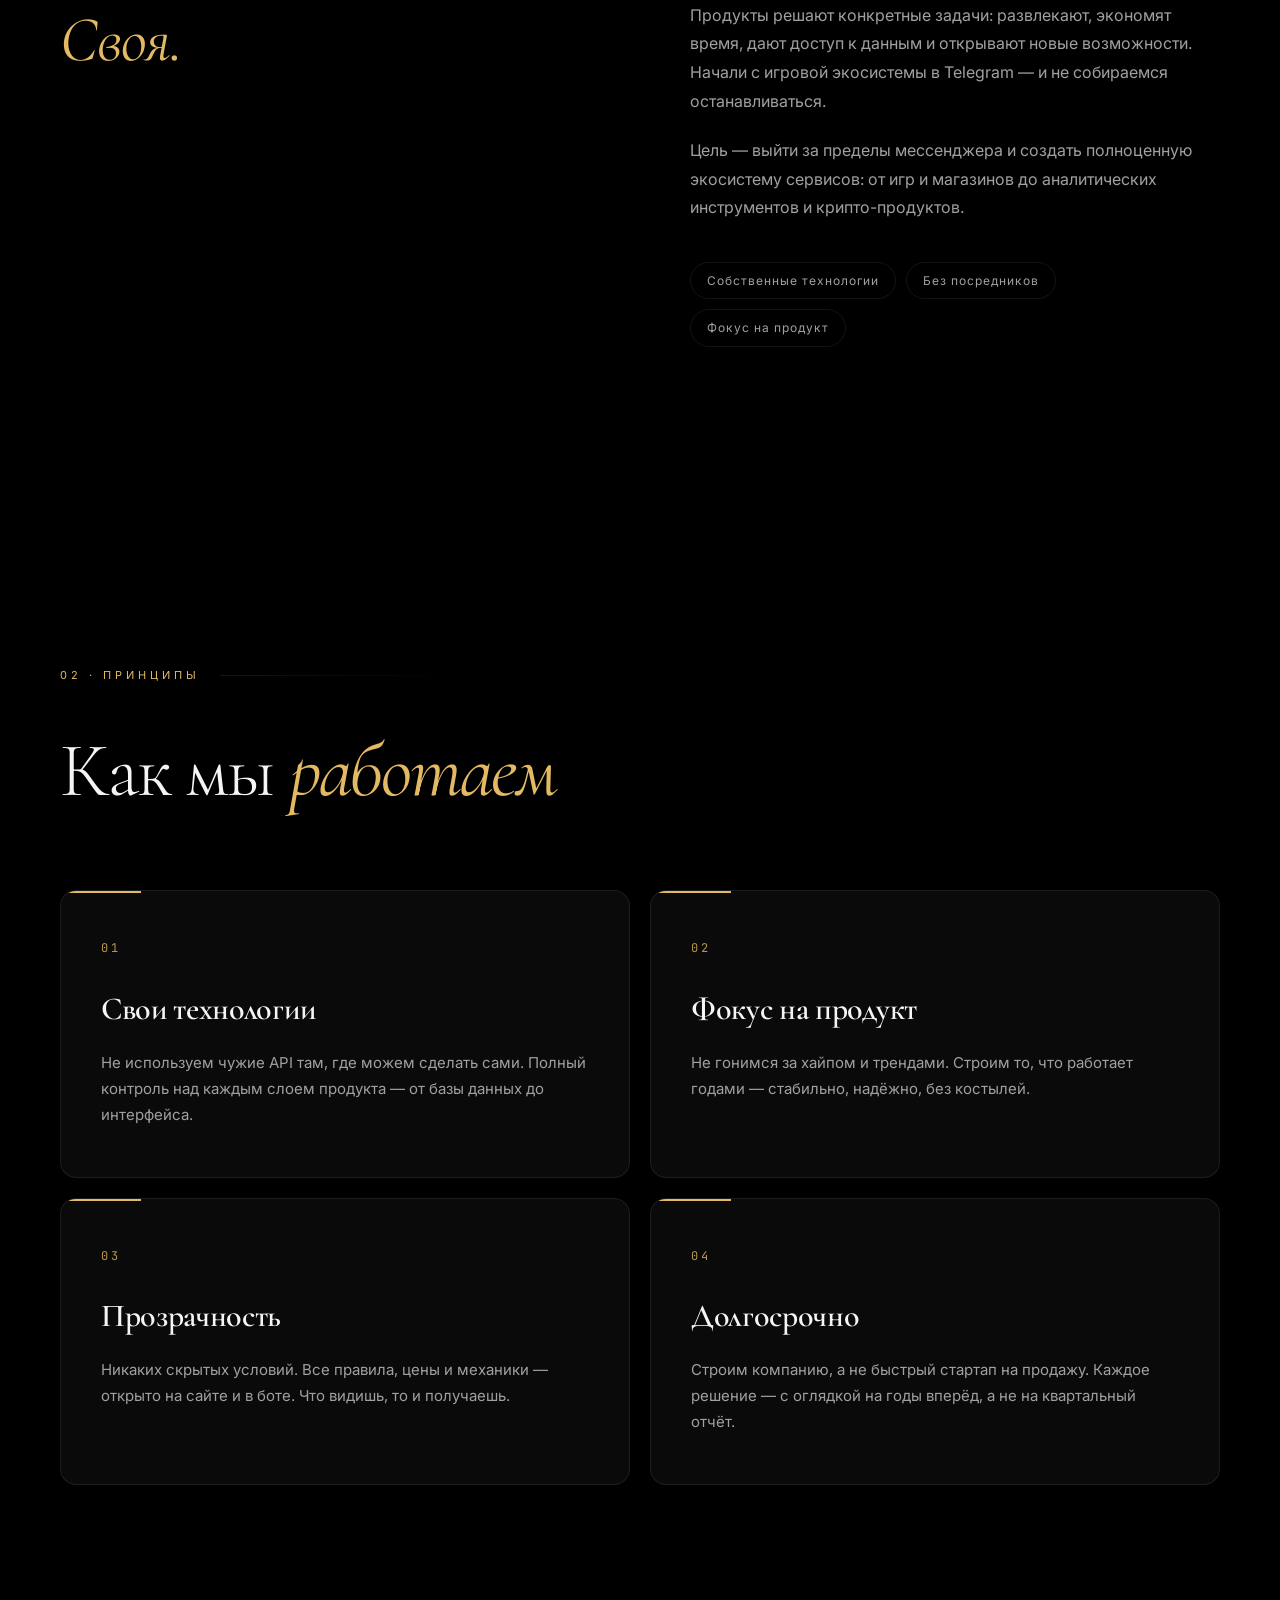
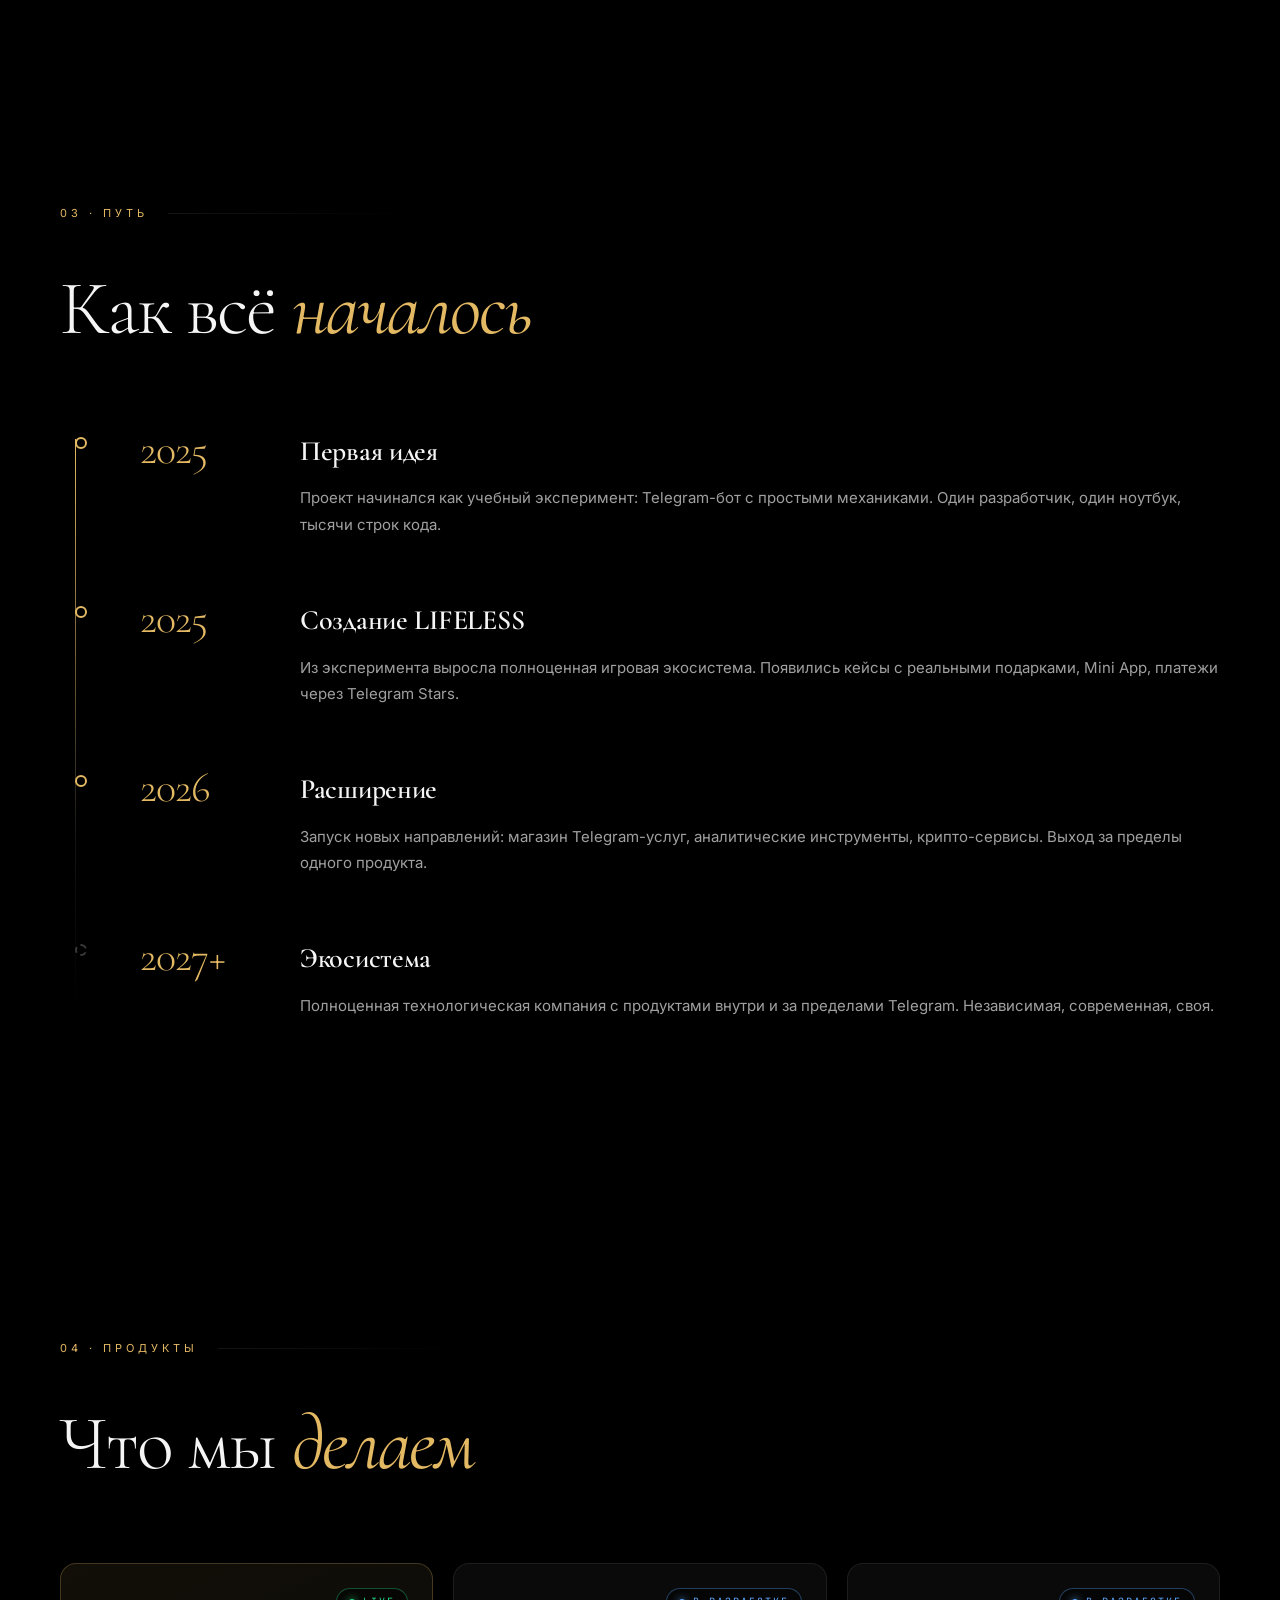
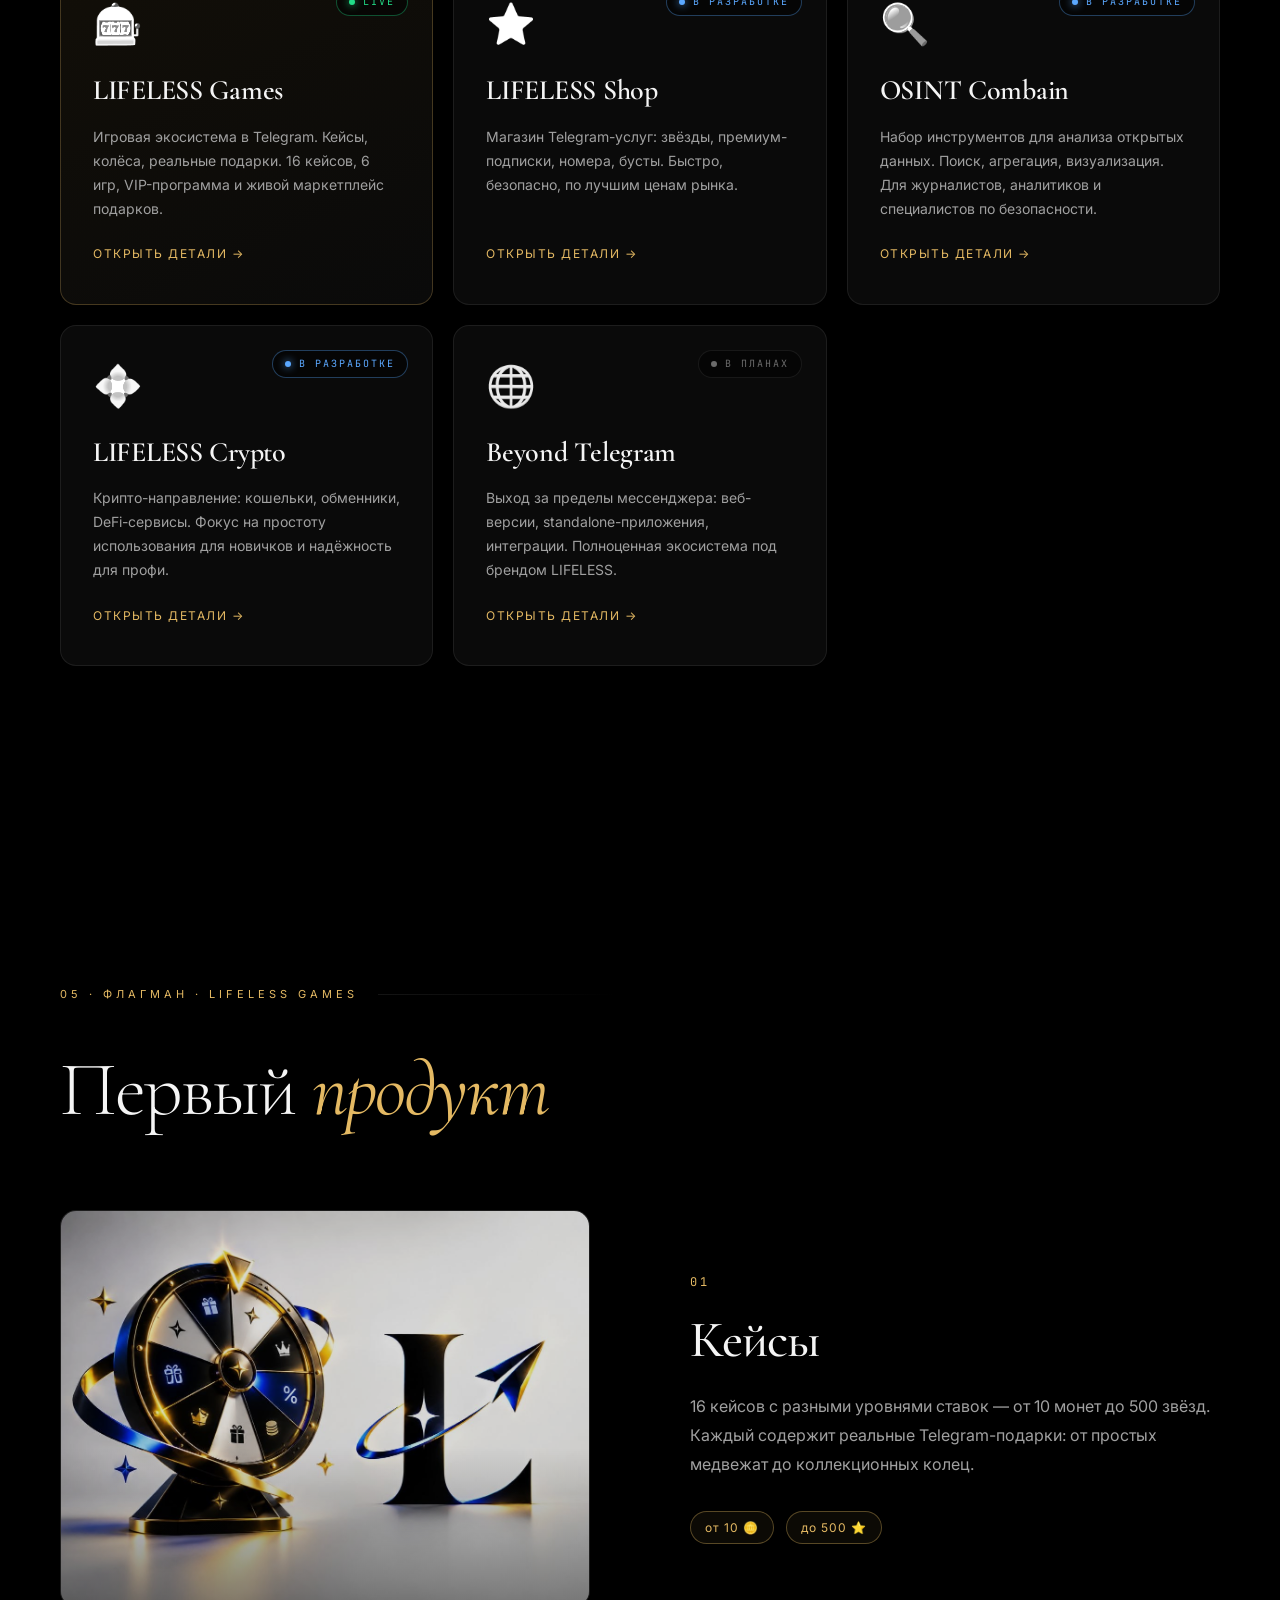
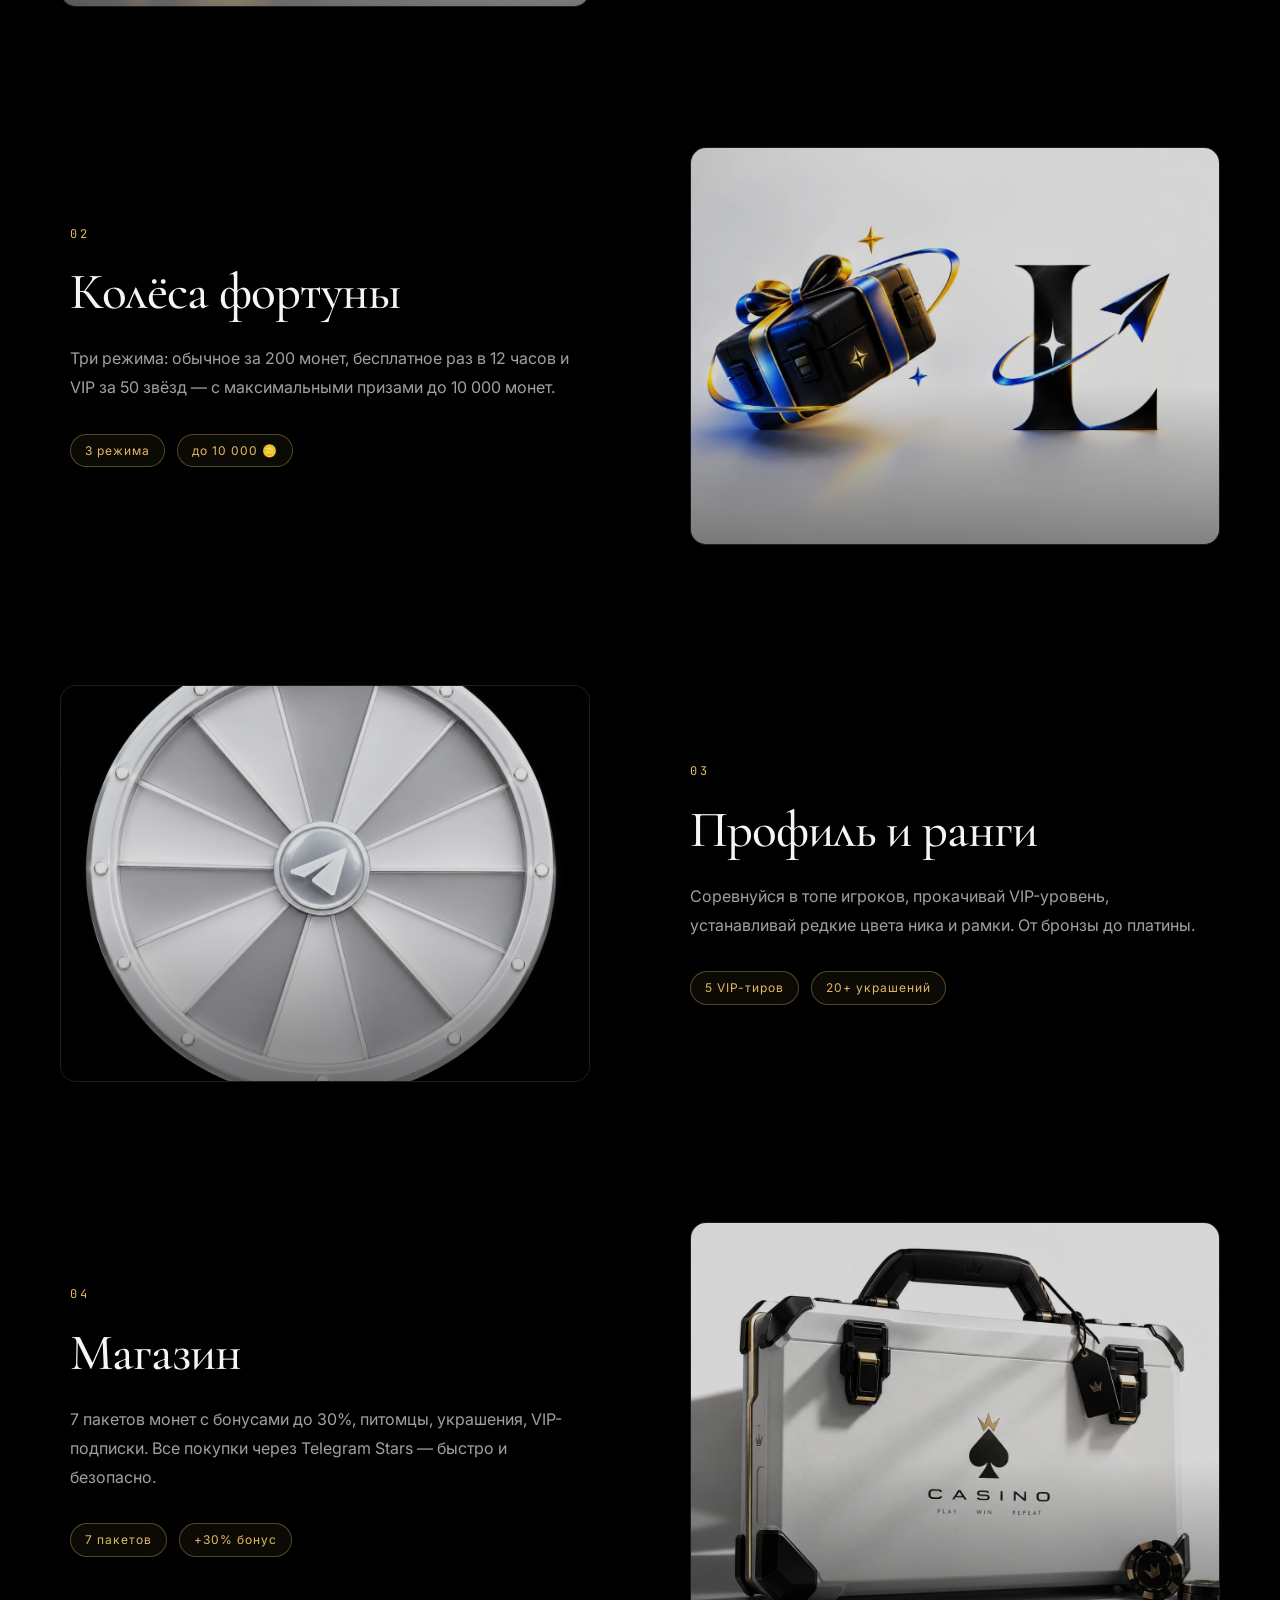
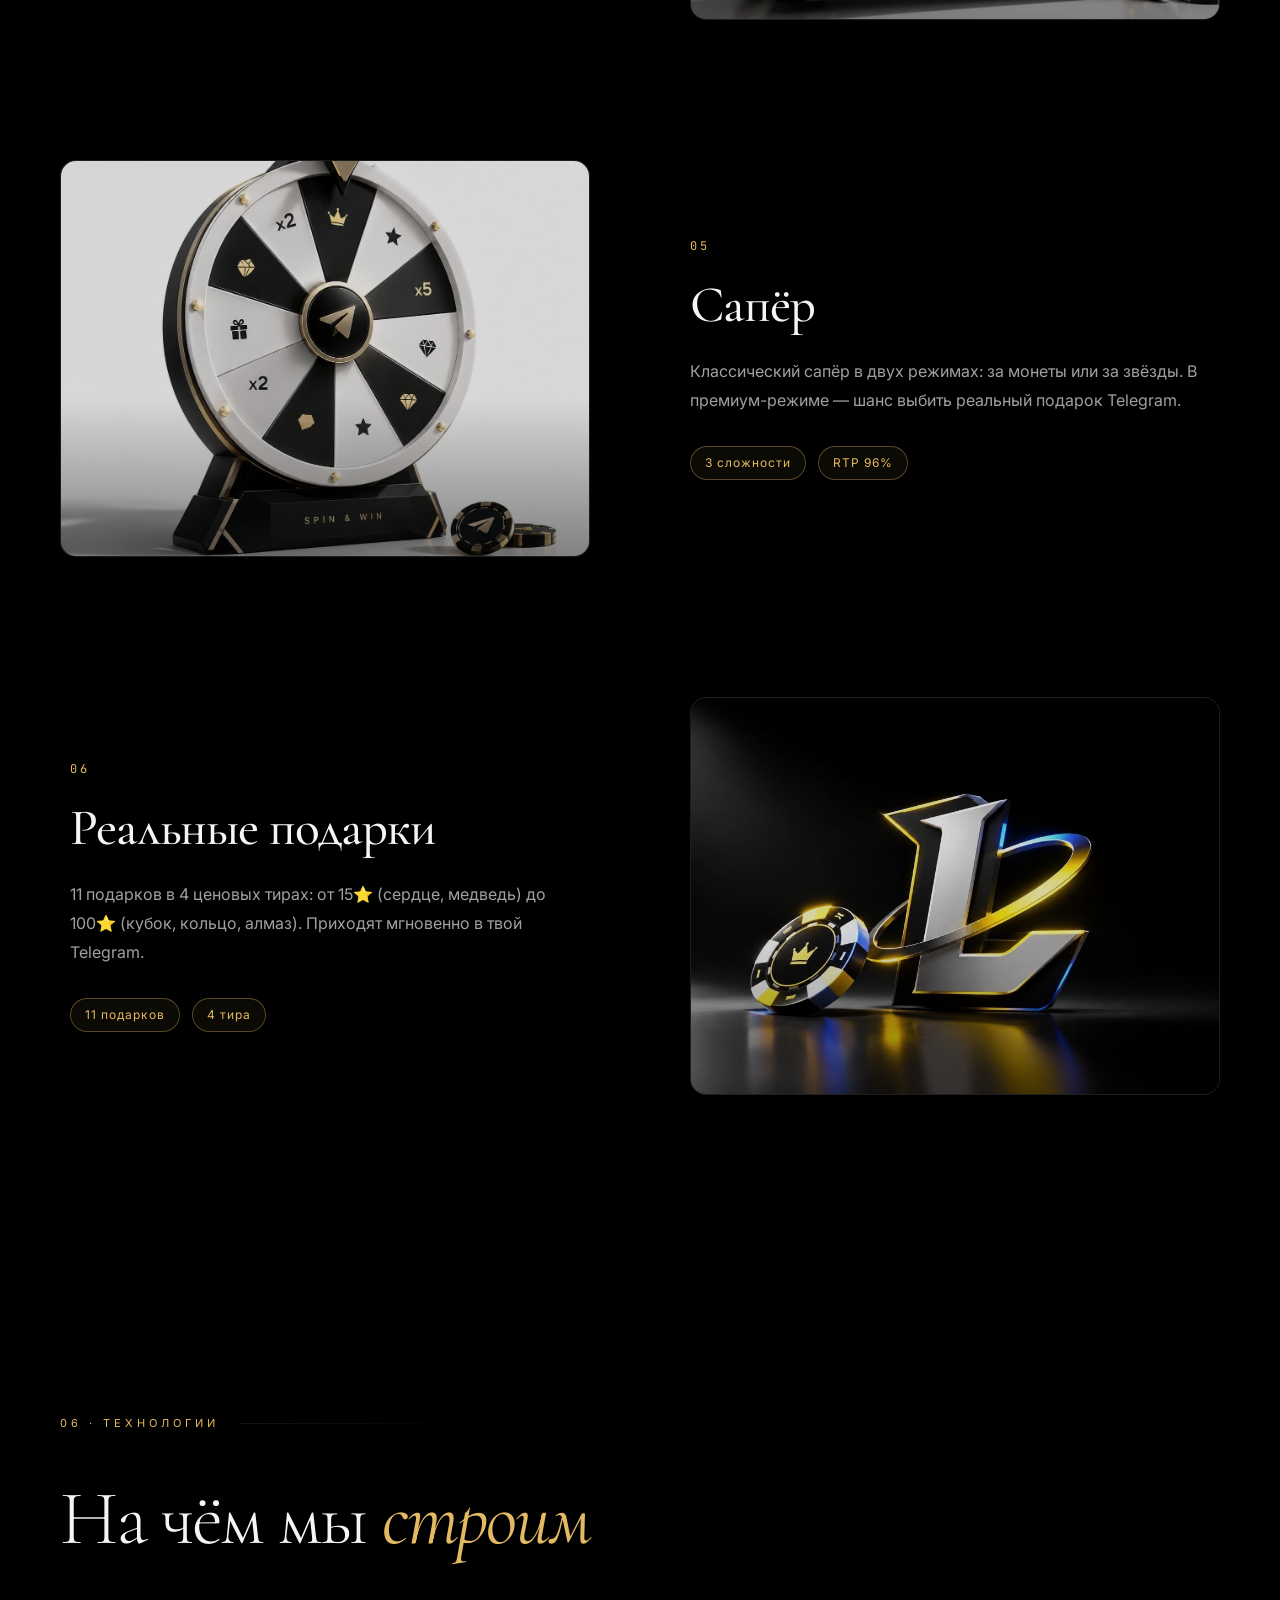
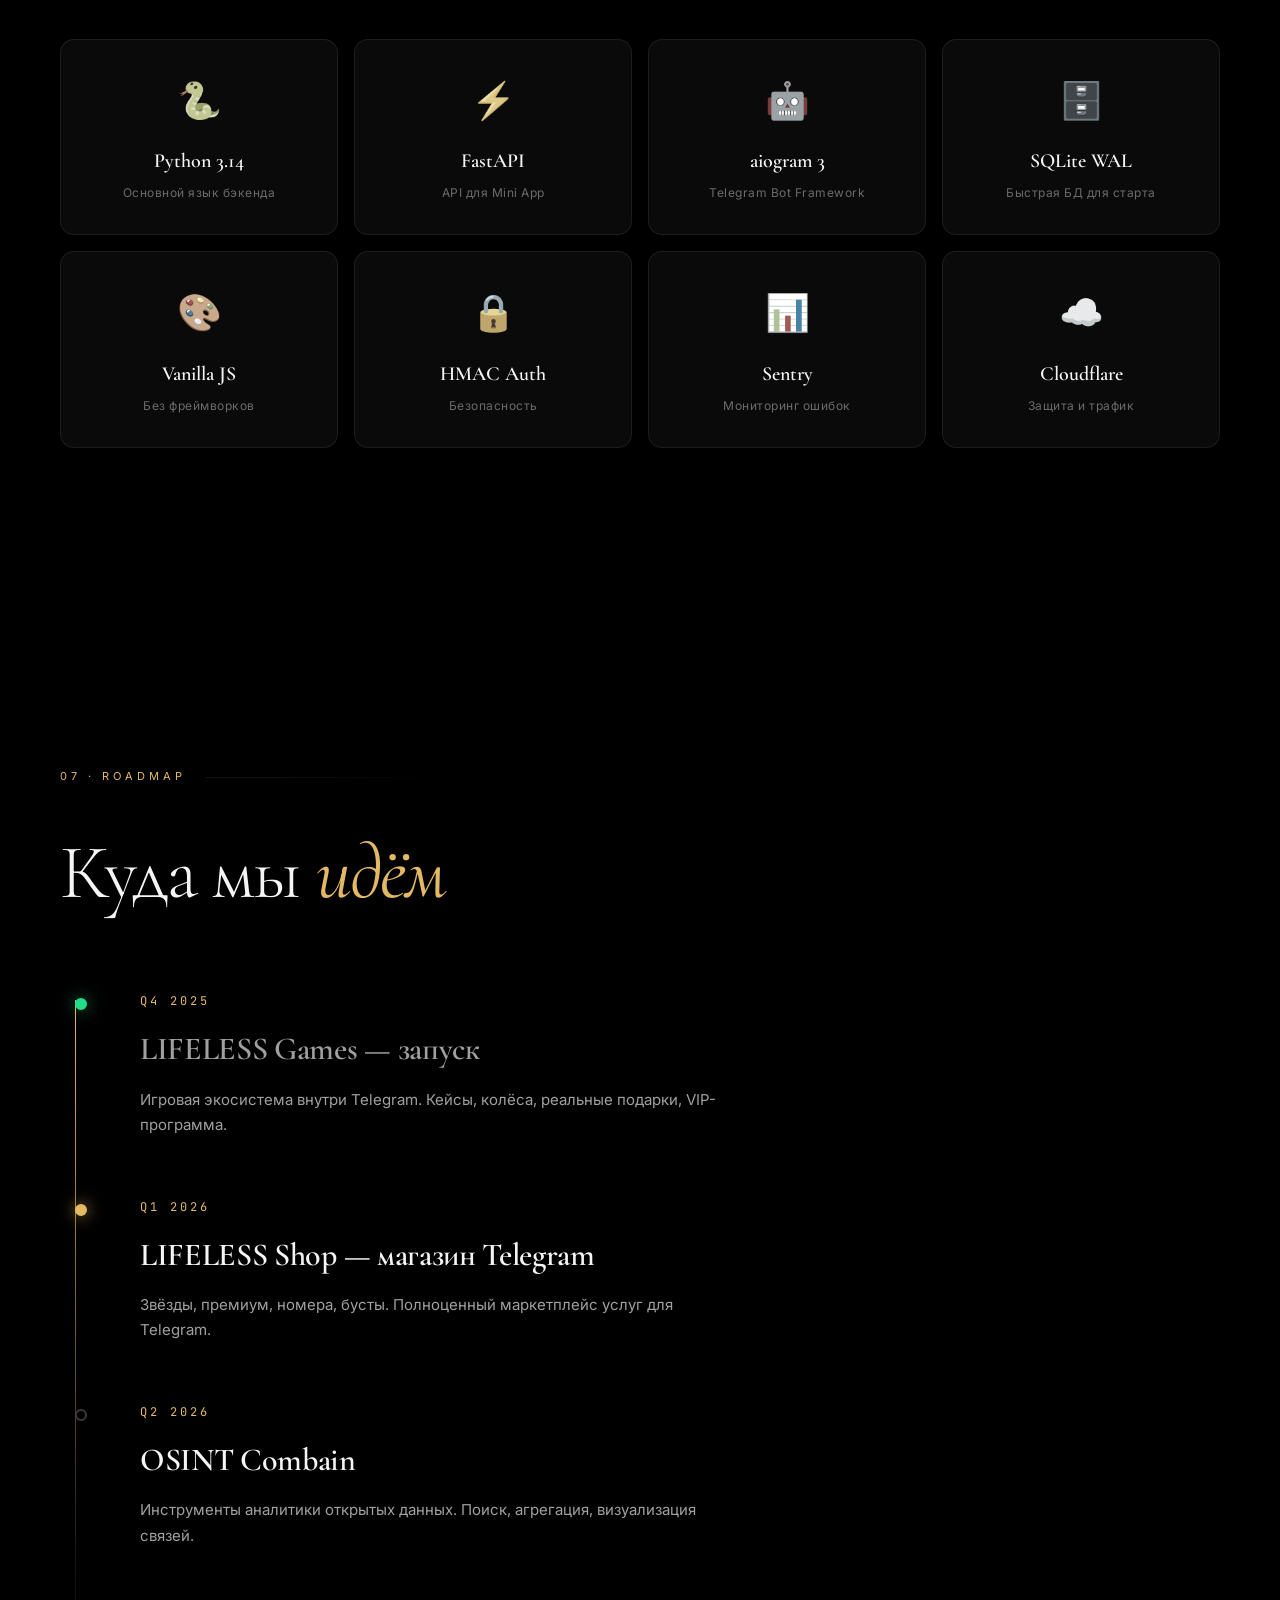
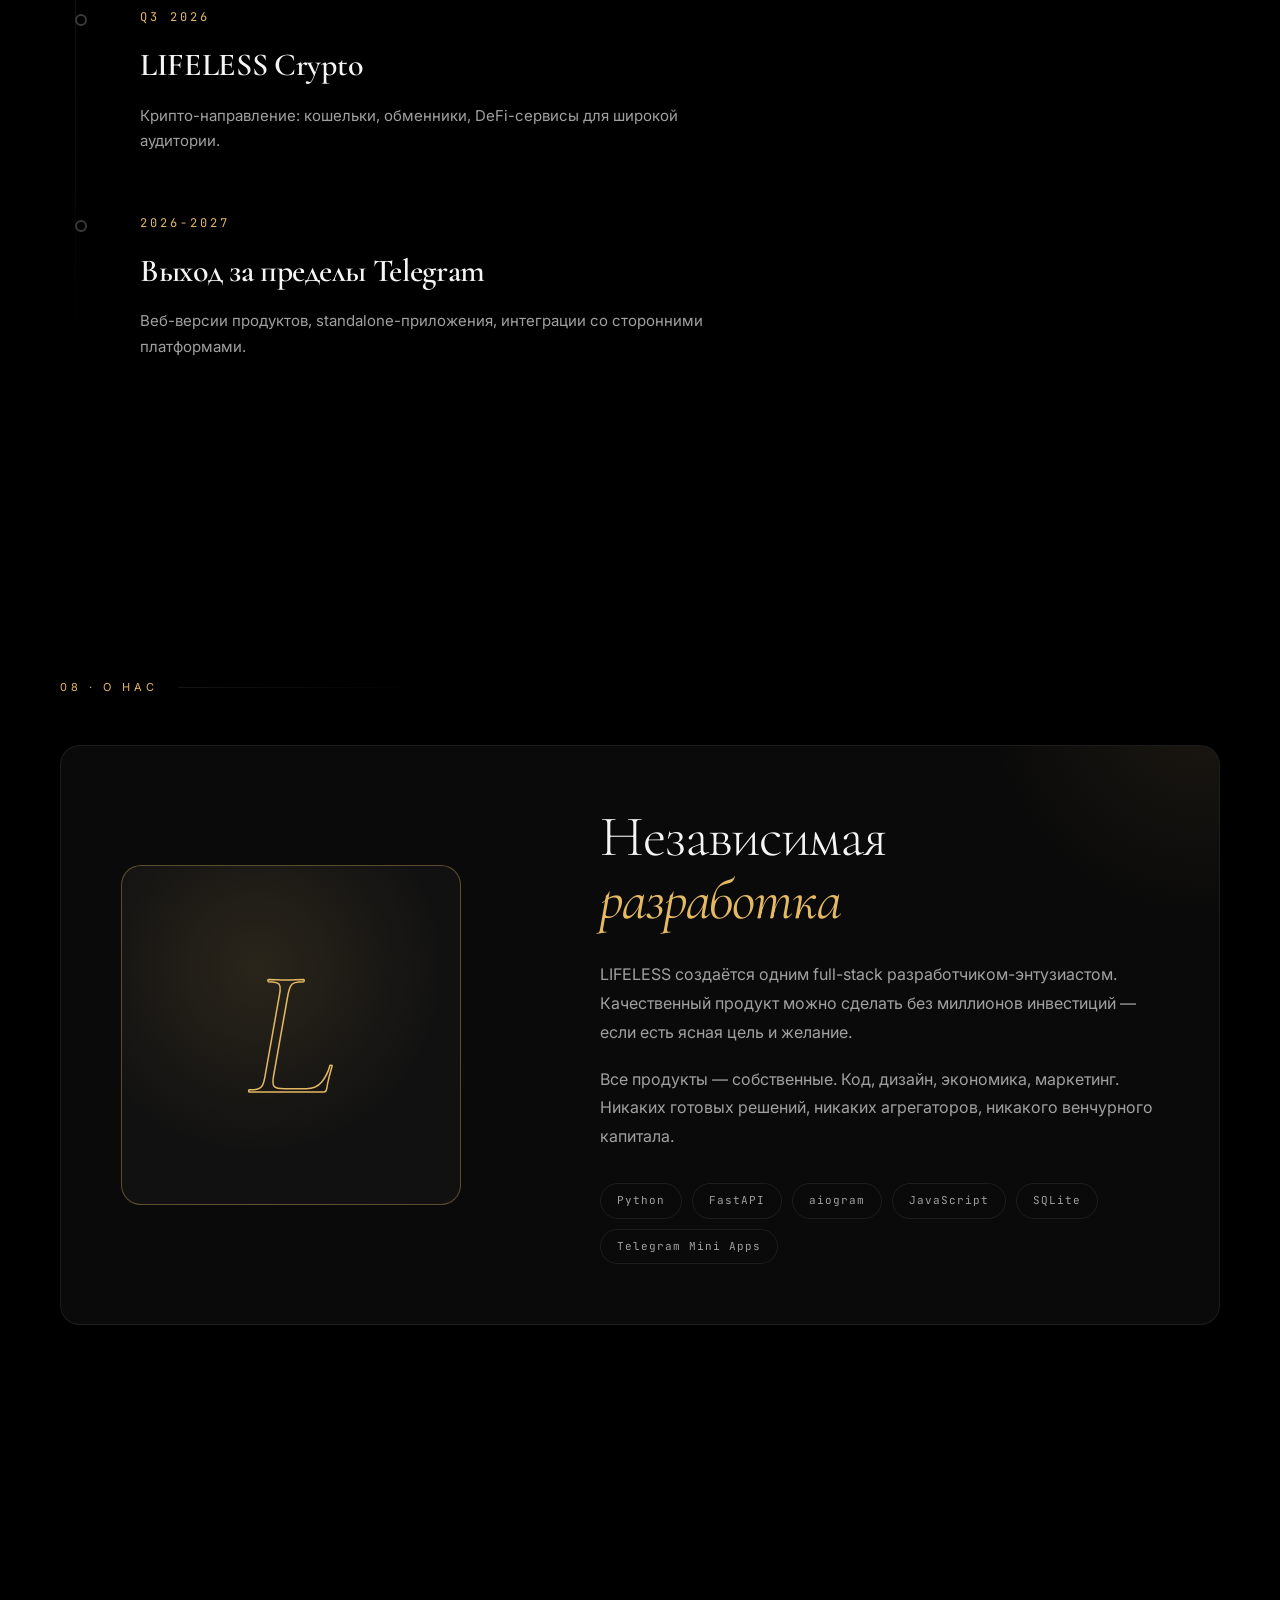
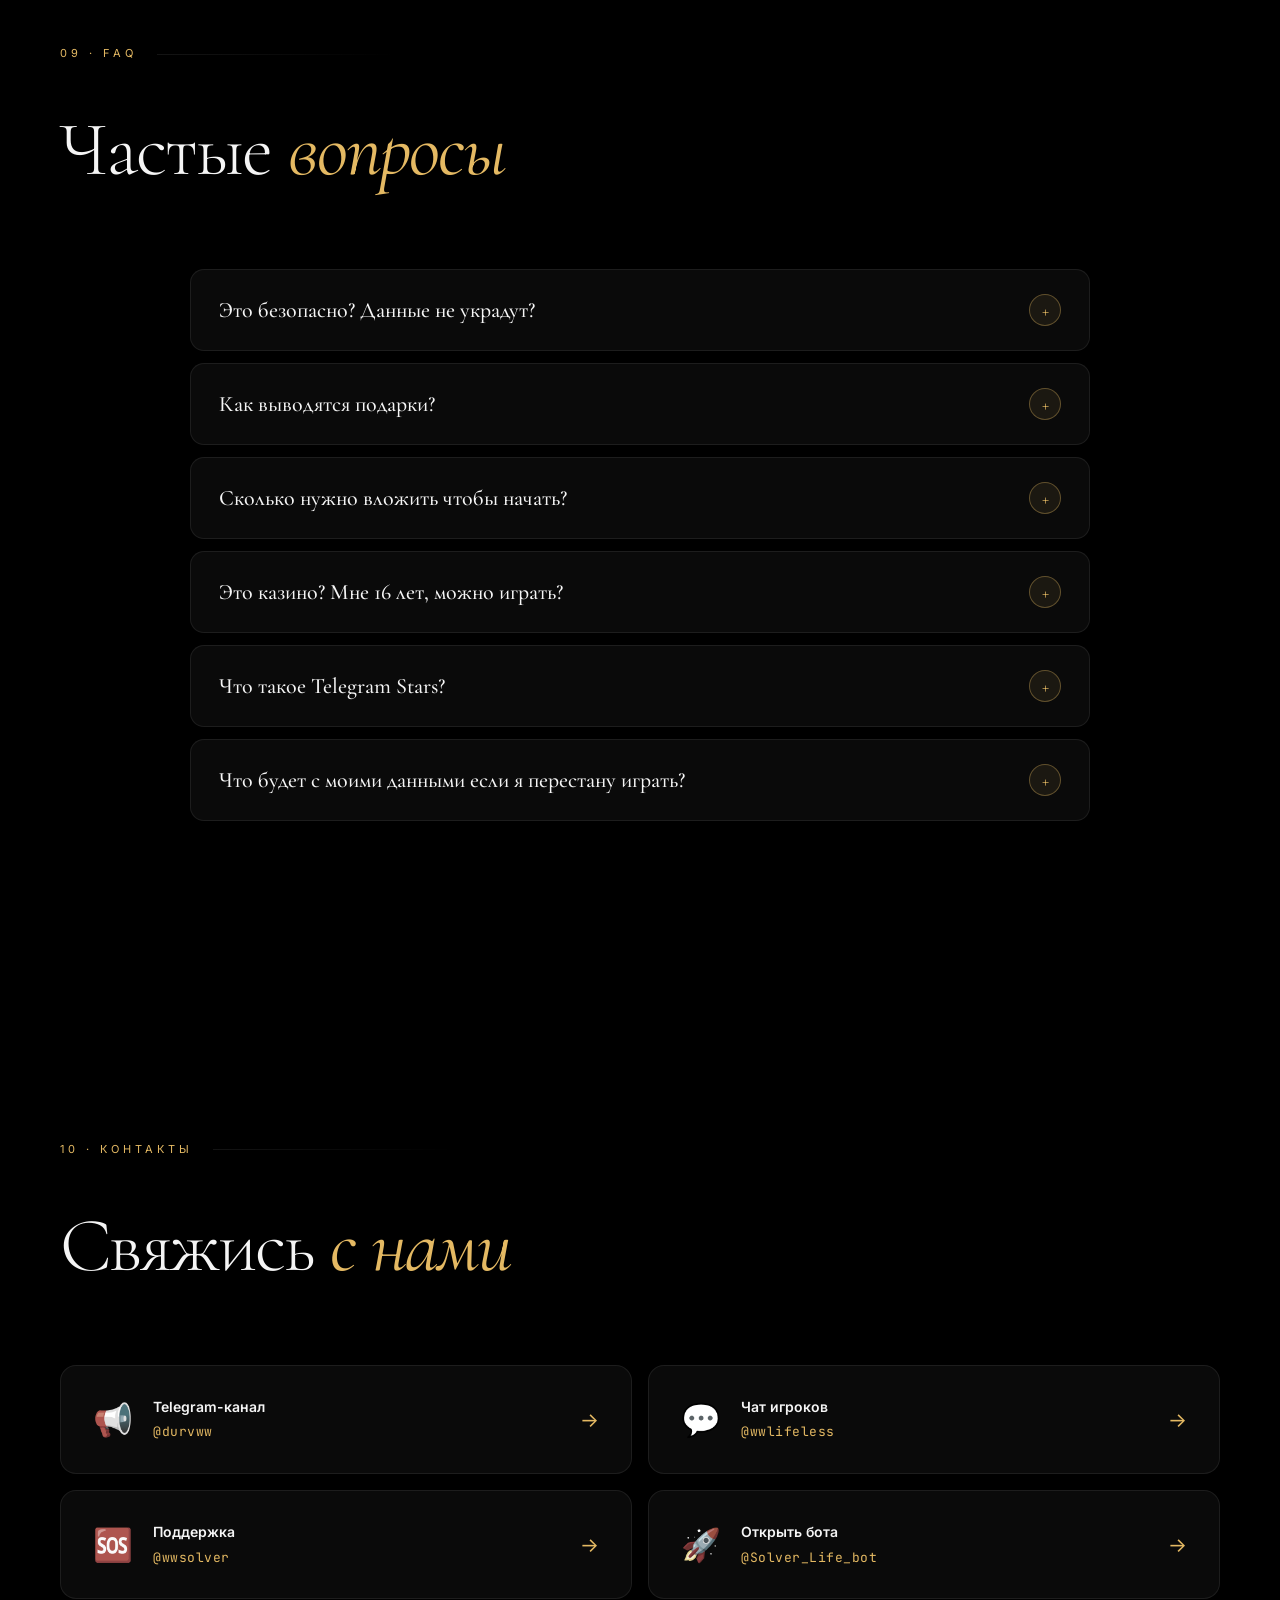
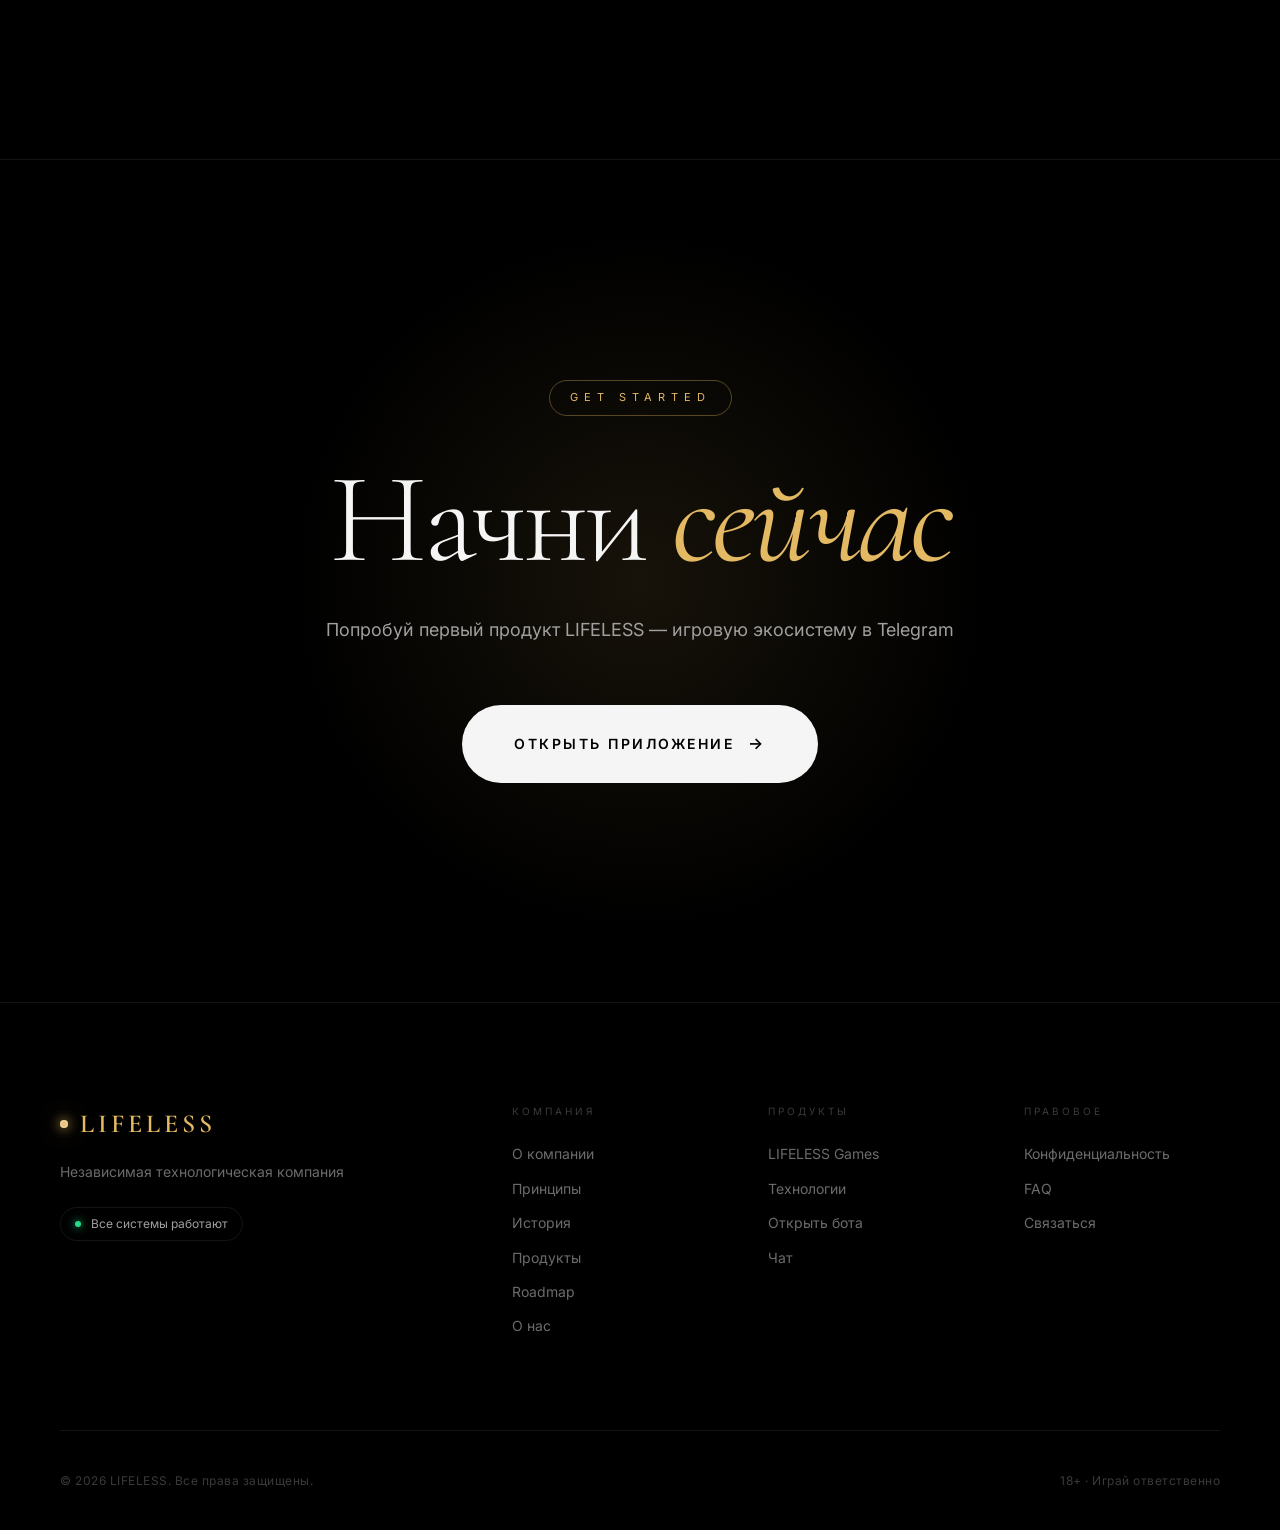
==== commit fe287760: "Add files via upload" ====
--- a/index.html
+++ b/index.html
@@ -71,7 +71,7 @@
                 INDEPENDENT · SINCE 2025
             </div>
             <h1>
-                Свои<br>
+                LIFELESS<br>
                 <em>технологии</em><br>
                 без компромиссов
             </h1>
@@ -90,54 +90,6 @@
         <div class="hero-right">
             <div class="gyro-caption">Ядро экосистемы</div>
             <div class="gyro-stage" id="gyroStage">
-
-                <!-- УРОБОРОС за гироскопом -->
-                <svg class="ouroboros" viewBox="0 0 400 400" preserveAspectRatio="xMidYMid meet">
-                    <defs>
-                        <linearGradient id="ourGrad" x1="0" y1="0" x2="1" y2="1">
-                            <stop offset="0%" stop-color="#E4B963" stop-opacity="0.4"/>
-                            <stop offset="50%" stop-color="#F7D896" stop-opacity="0.9"/>
-                            <stop offset="100%" stop-color="#B88838" stop-opacity="0.4"/>
-                        </linearGradient>
-                        <filter id="ourGlow" x="-50%" y="-50%" width="200%" height="200%">
-                            <feGaussianBlur stdDeviation="2.5" result="blur"/>
-                            <feMerge>
-                                <feMergeNode in="blur"/>
-                                <feMergeNode in="SourceGraphic"/>
-                            </feMerge>
-                        </filter>
-                    </defs>
-
-                    <circle
-                        cx="200" cy="200" r="150"
-                        fill="none"
-                        stroke="url(#ourGrad)"
-                        stroke-width="5"
-                        stroke-linecap="round"
-                        stroke-dasharray="820 123"
-                        transform="rotate(-50 200 200)"
-                        filter="url(#ourGlow)"
-                        class="our-body"
-                    />
-
-                    <circle
-                        cx="200" cy="200" r="150"
-                        fill="none"
-                        stroke="url(#ourGrad)"
-                        stroke-width="0.8"
-                        stroke-dasharray="2 8"
-                        transform="rotate(-50 200 200)"
-                        opacity="0.5"
-                        class="our-scales"
-                    />
-
-                    <g class="our-head">
-                        <ellipse cx="0" cy="0" rx="15" ry="11" fill="url(#ourGrad)" filter="url(#ourGlow)"/>
-                        <circle cx="6" cy="-3.5" r="1.8" fill="#F7D896"/>
-                        <circle cx="6" cy="3.5" r="1.8" fill="#F7D896"/>
-                        <path d="M -12 0 L -20 -3 L -15 0 L -20 3 Z" fill="url(#ourGrad)" opacity="0.8"/>
-                    </g>
-                </svg>
 
                 <!-- 4 линии от центра -->
                 <svg class="gyro-svg" viewBox="0 0 500 500" preserveAspectRatio="xMidYMid meet">
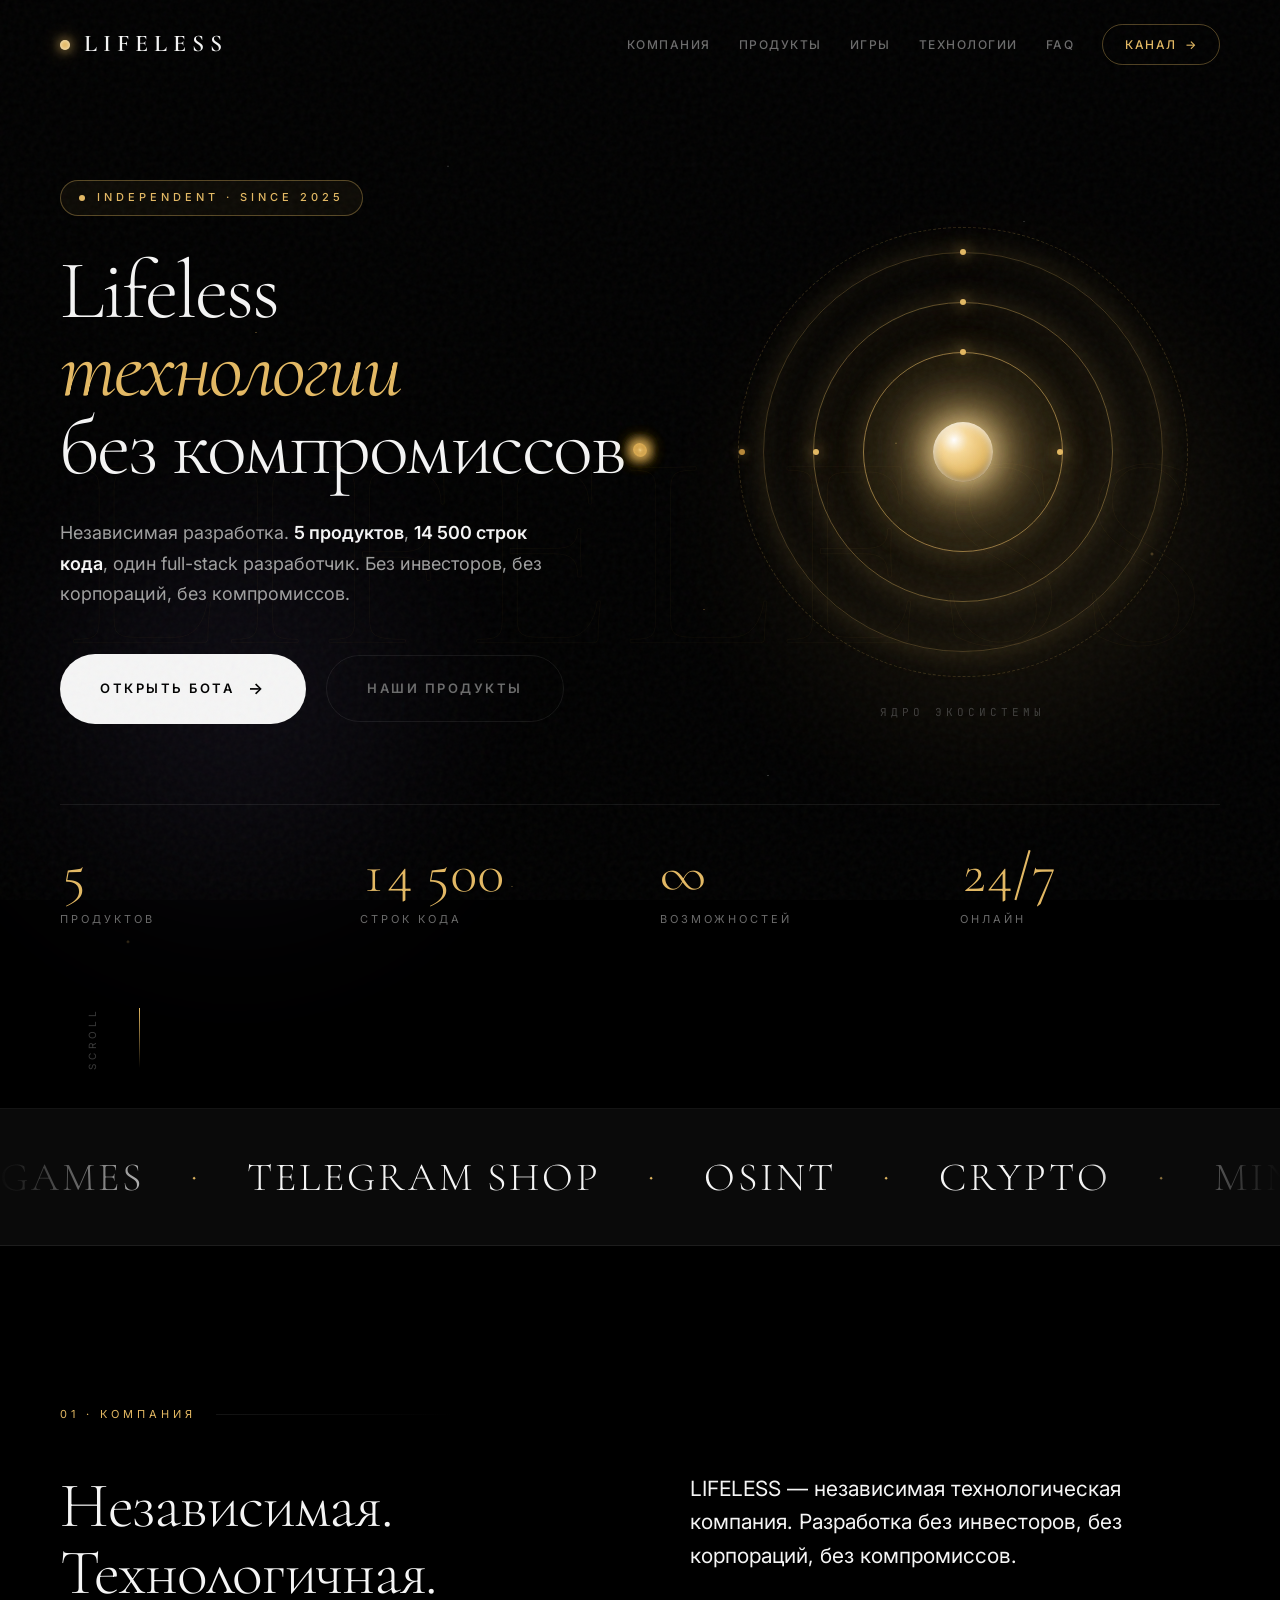
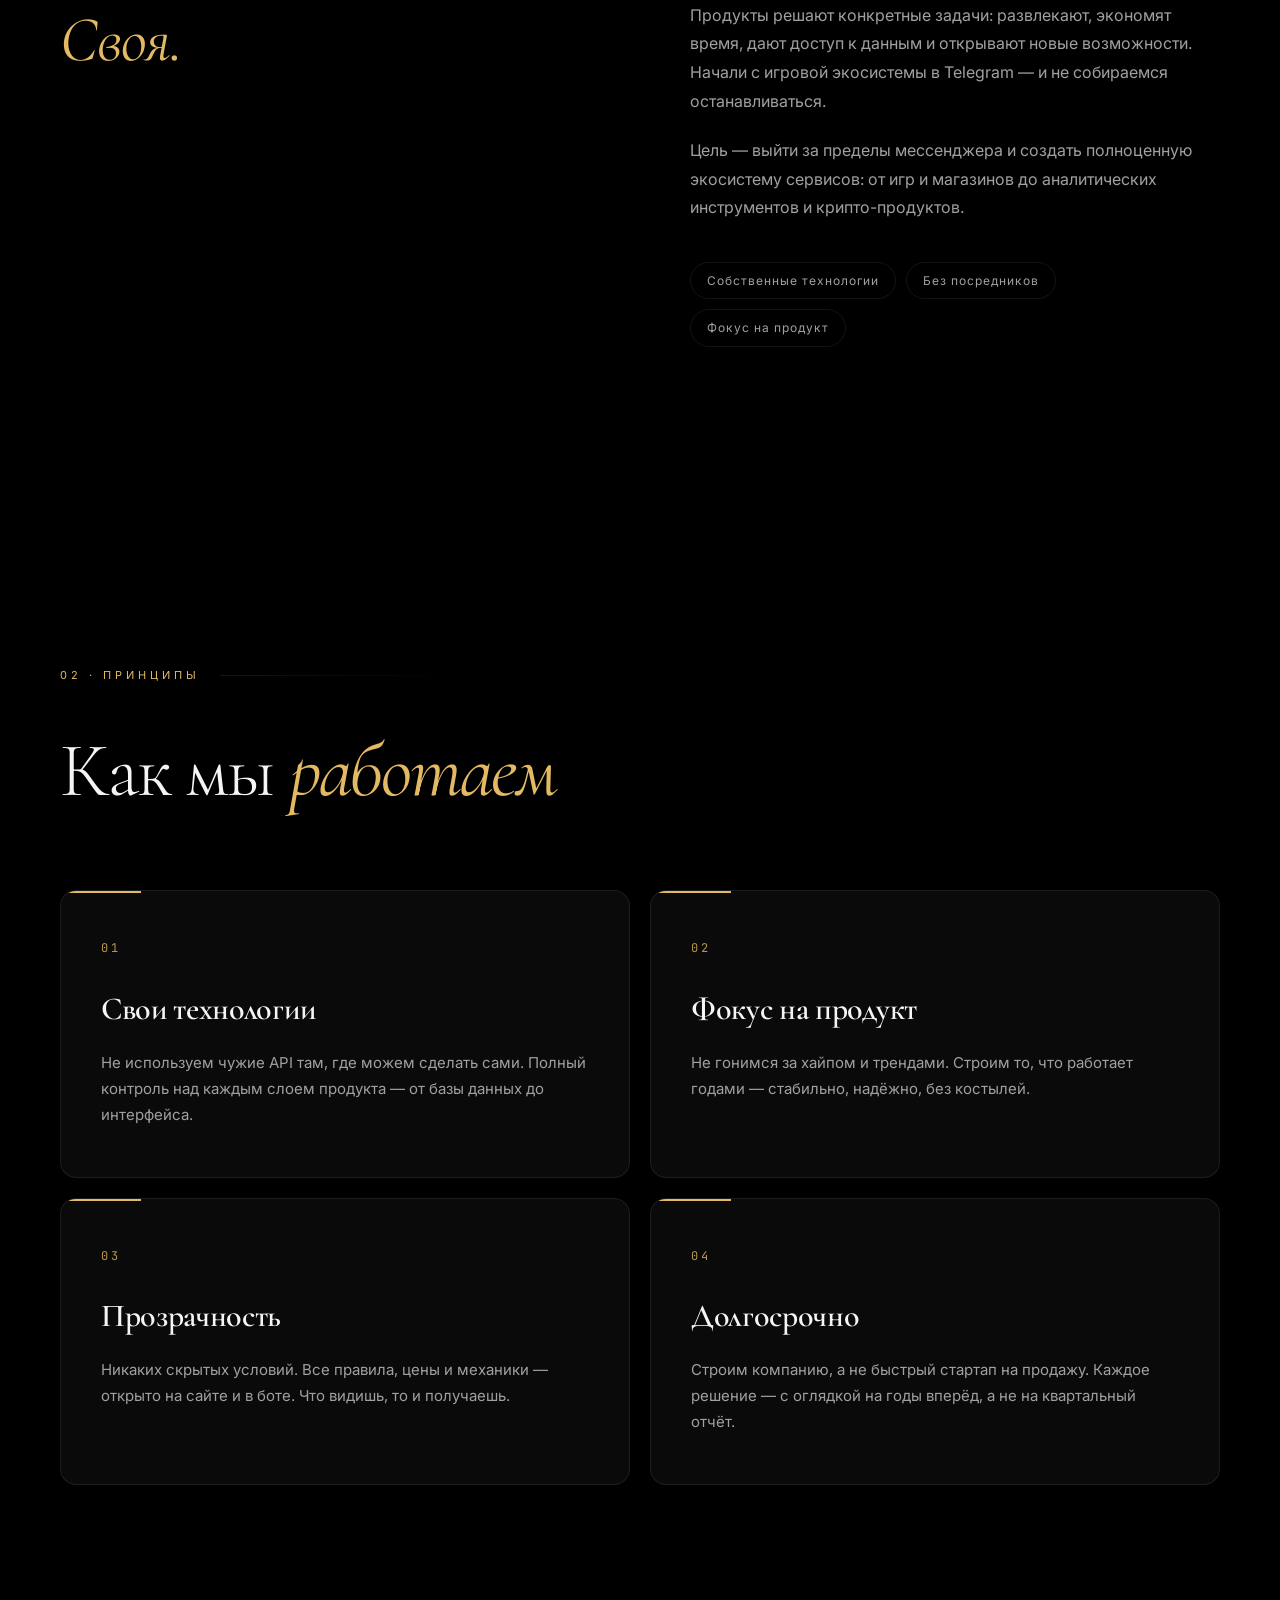
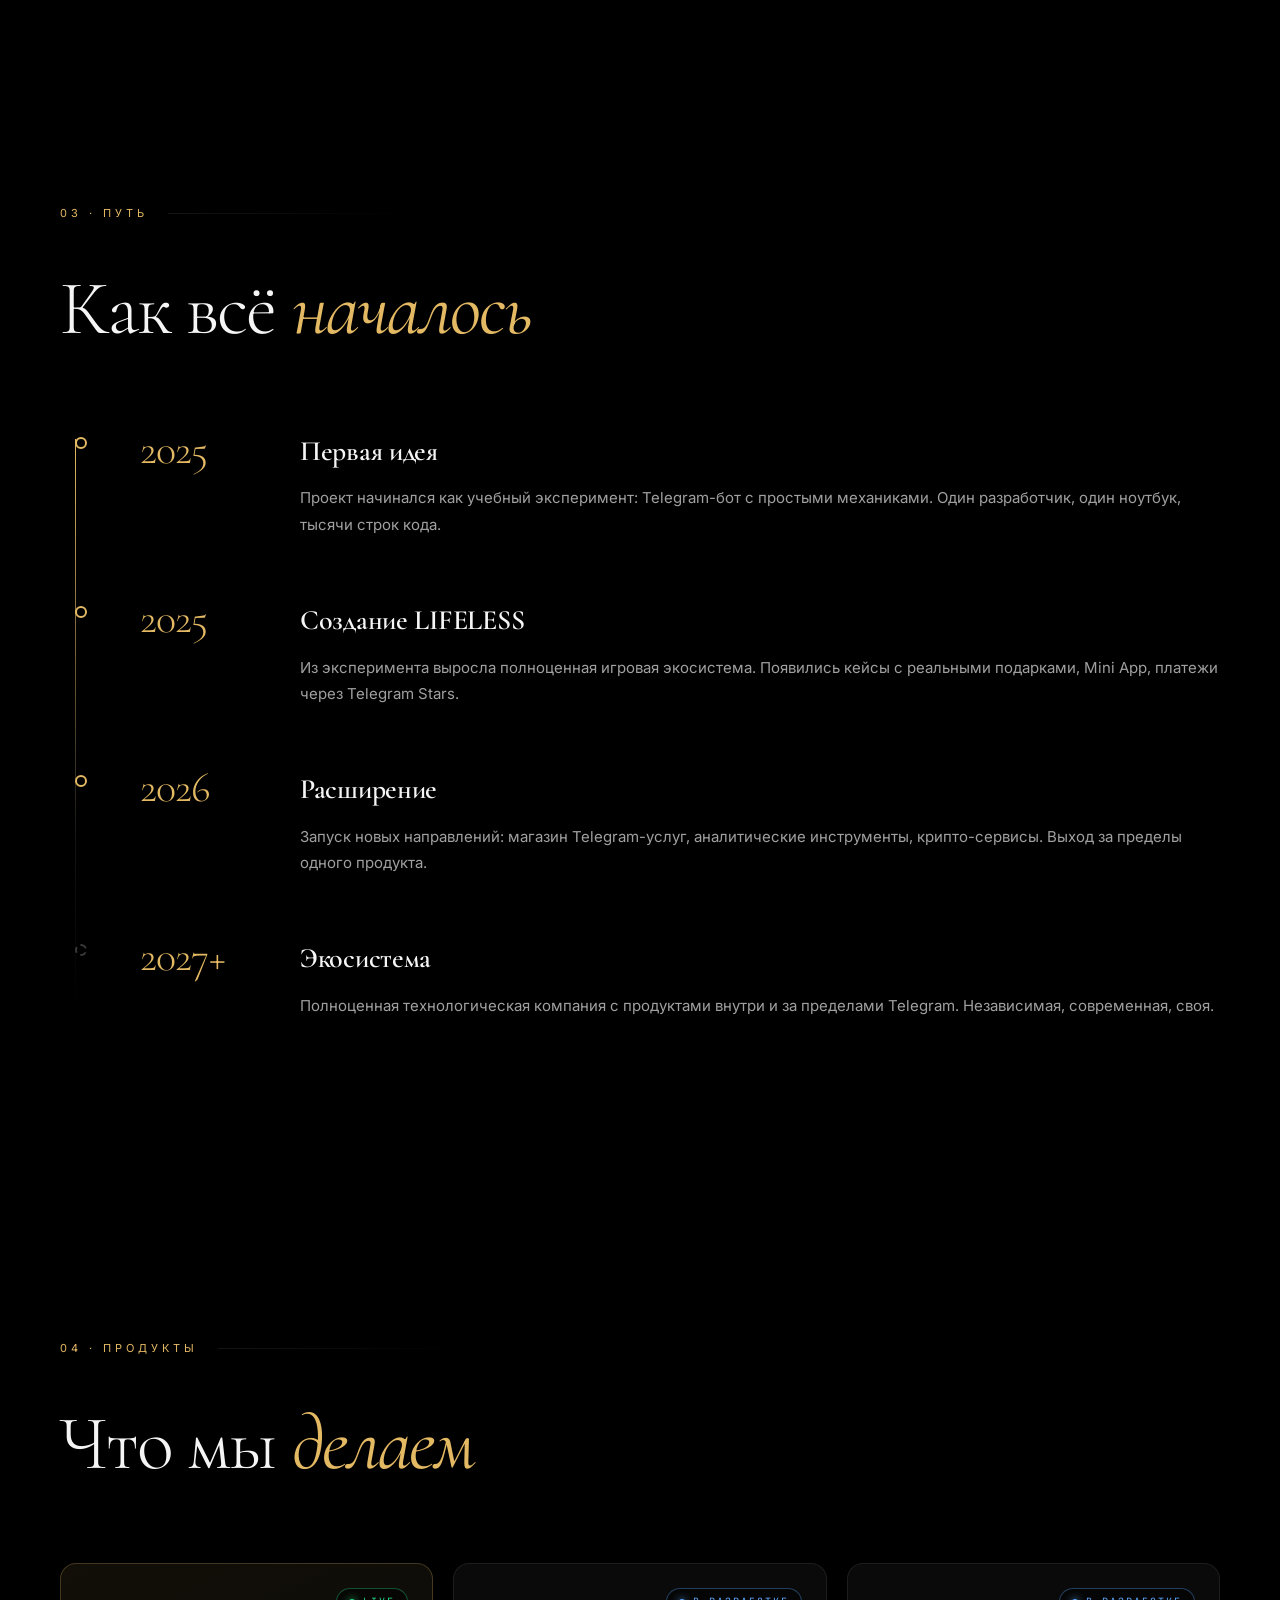
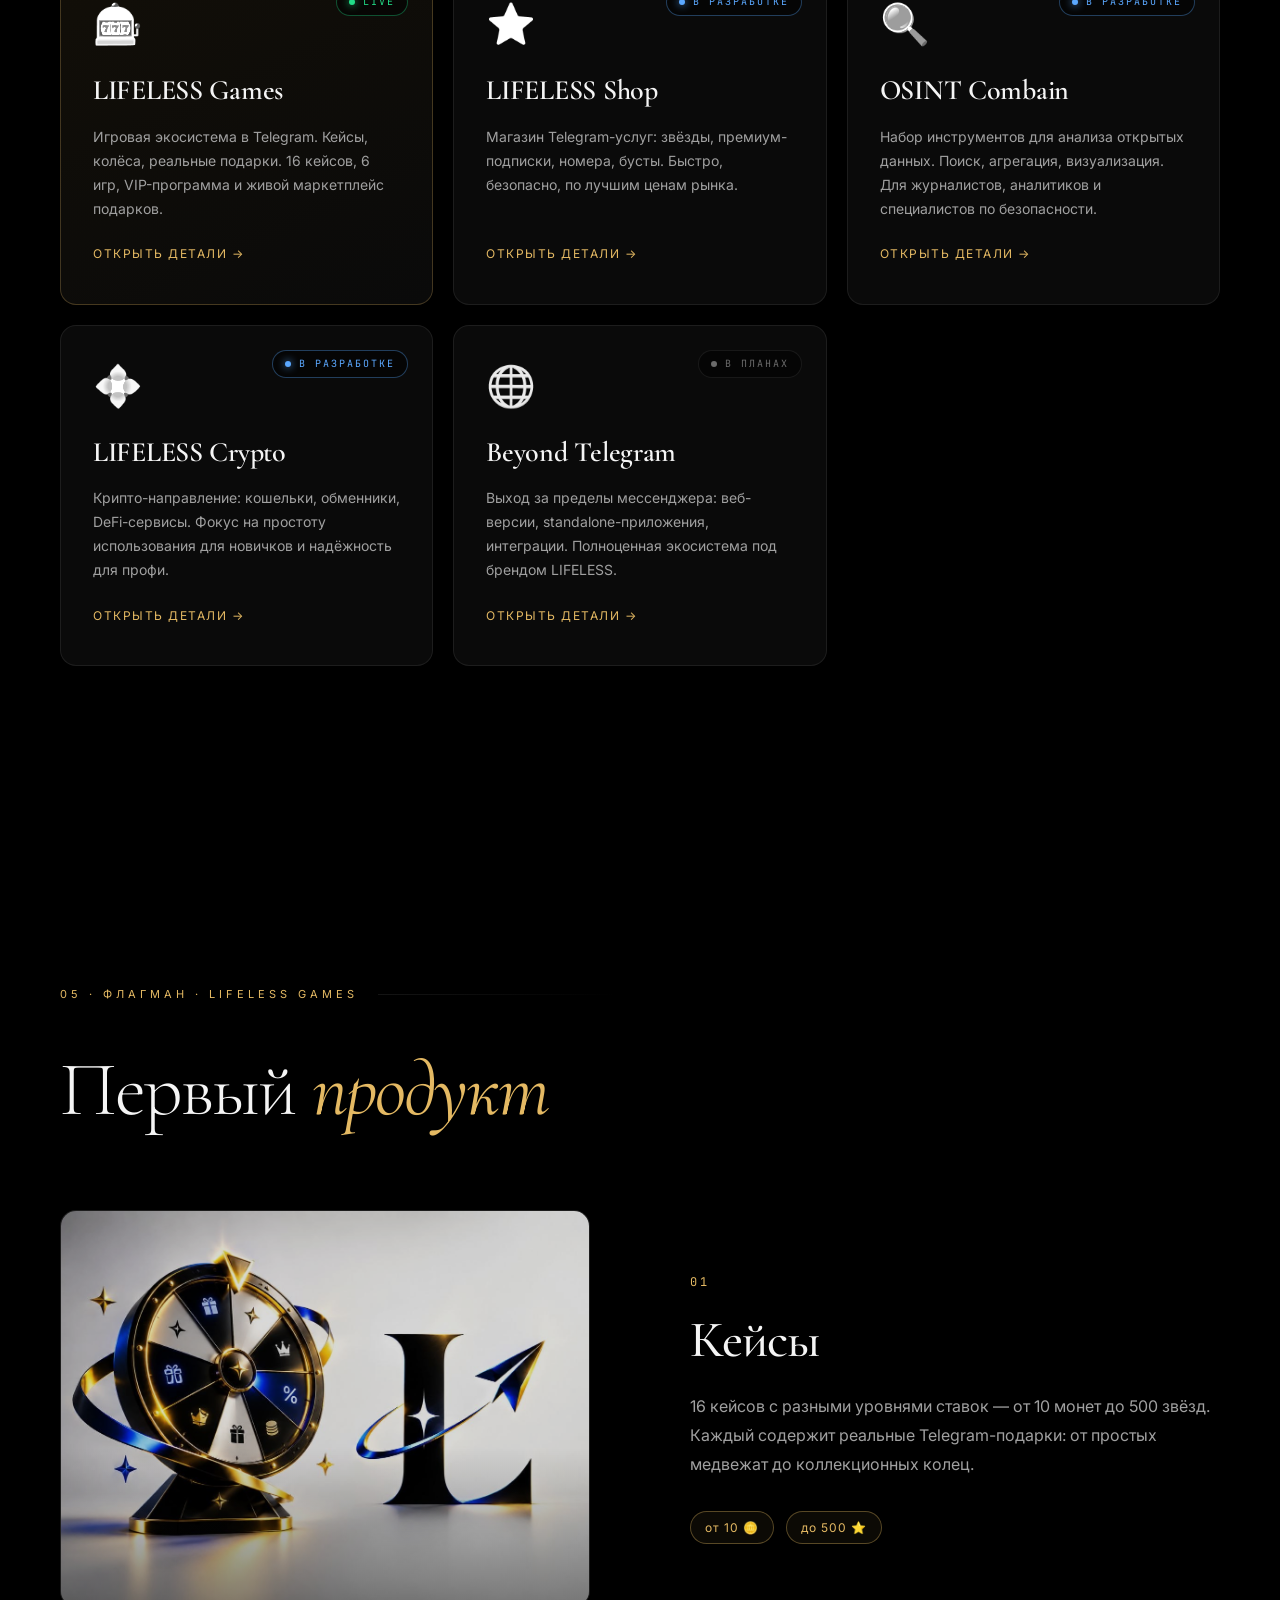
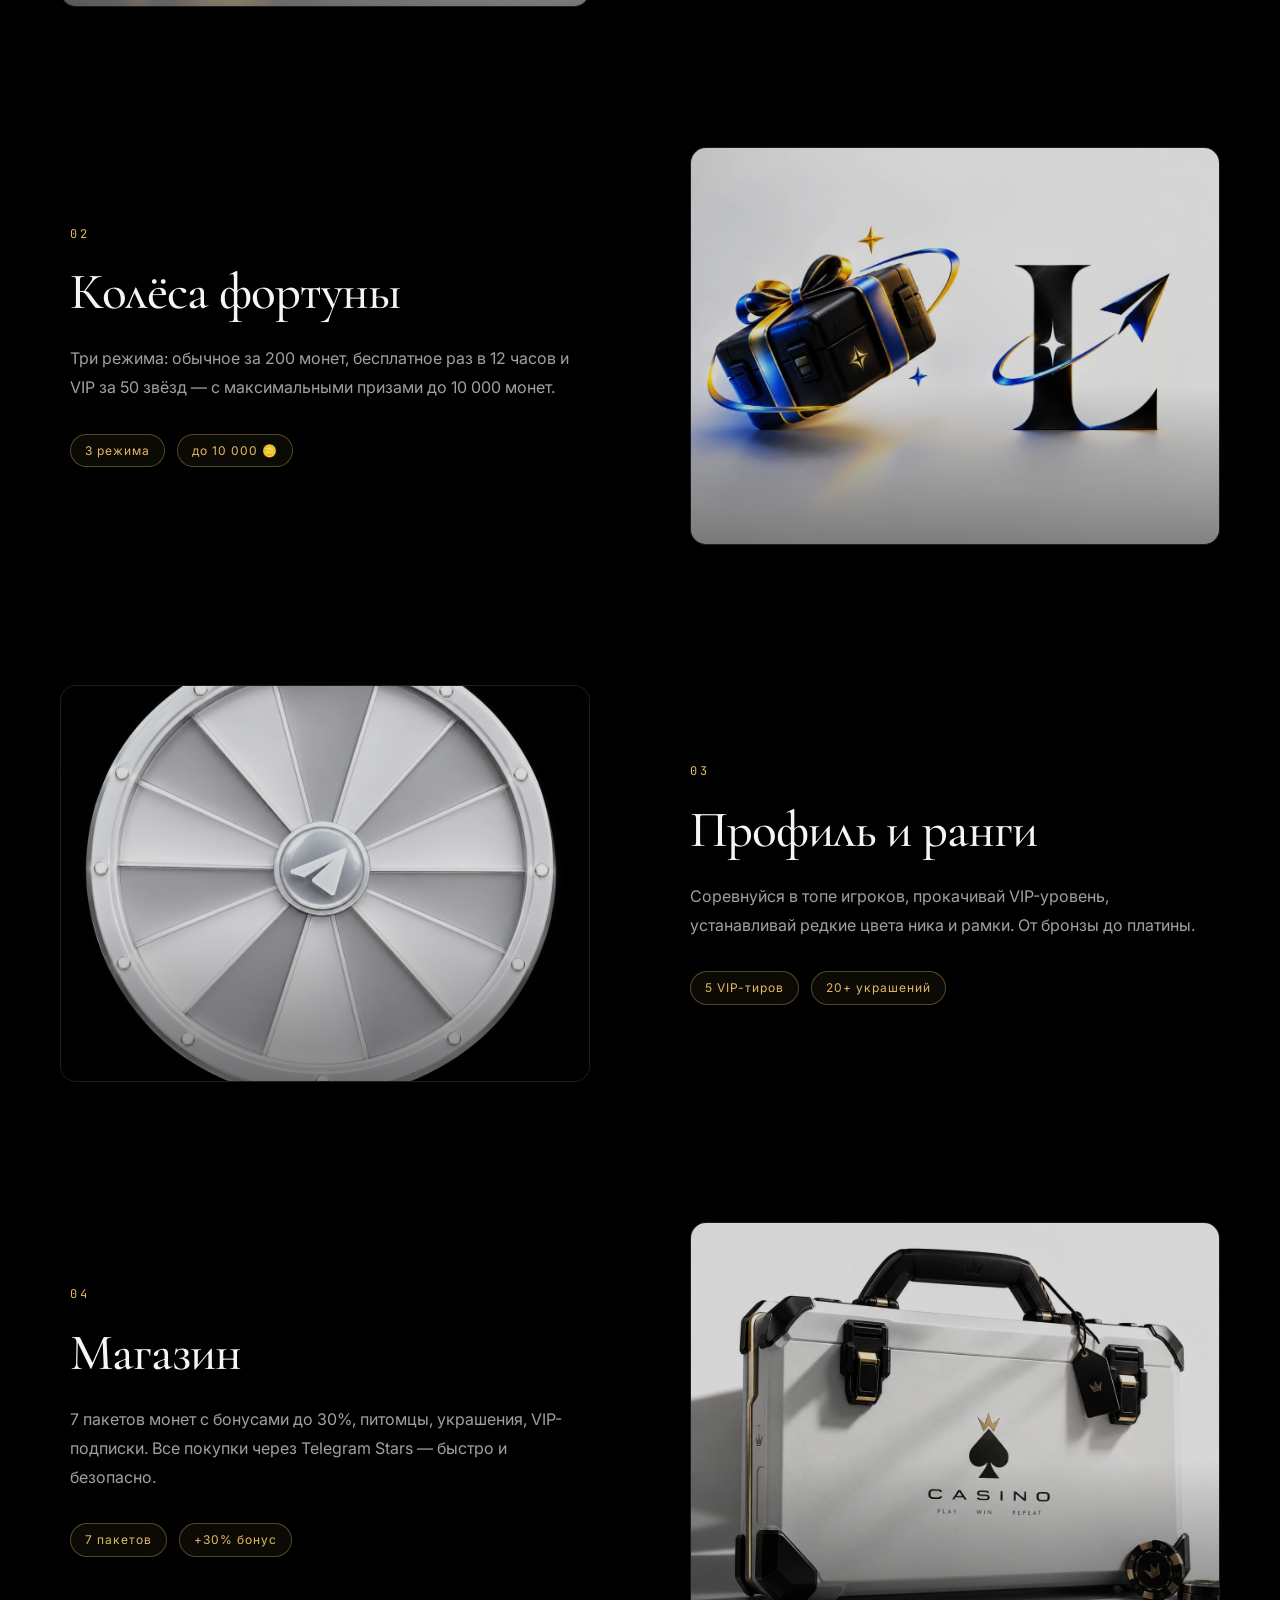
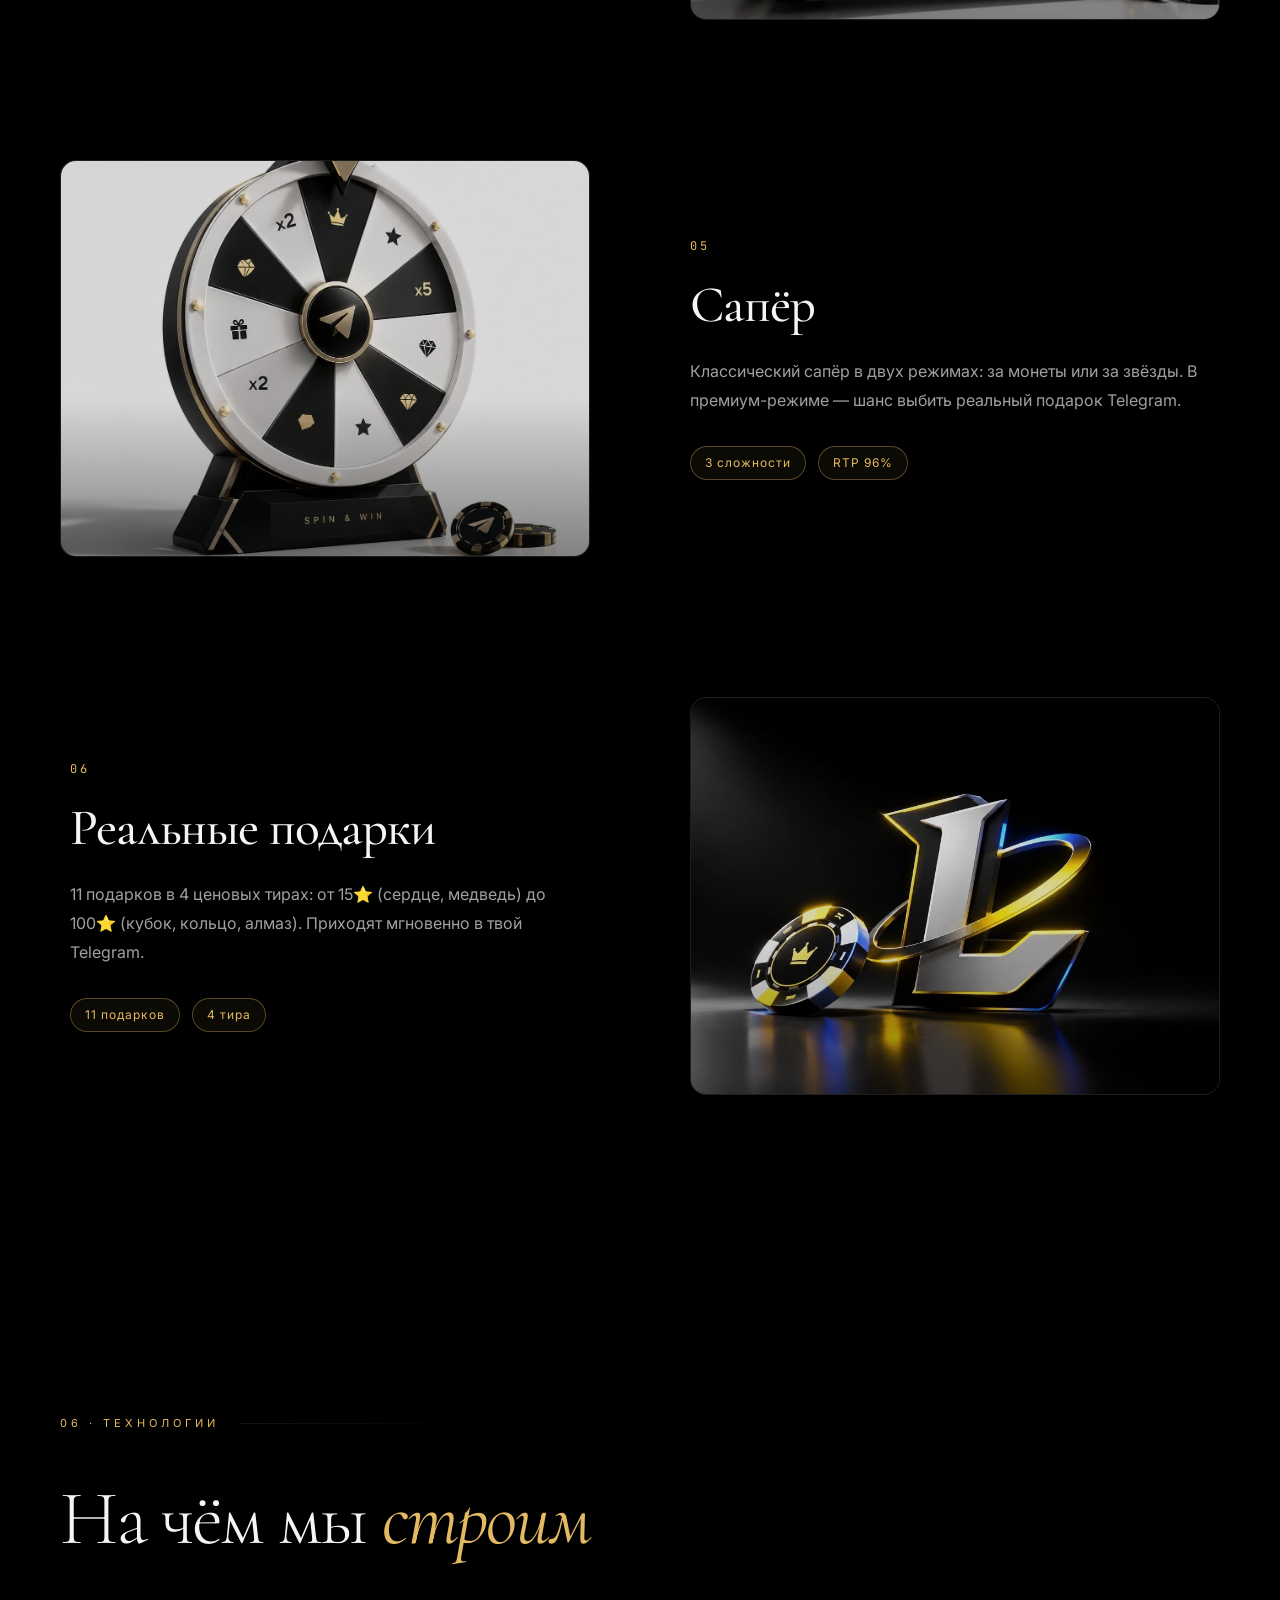
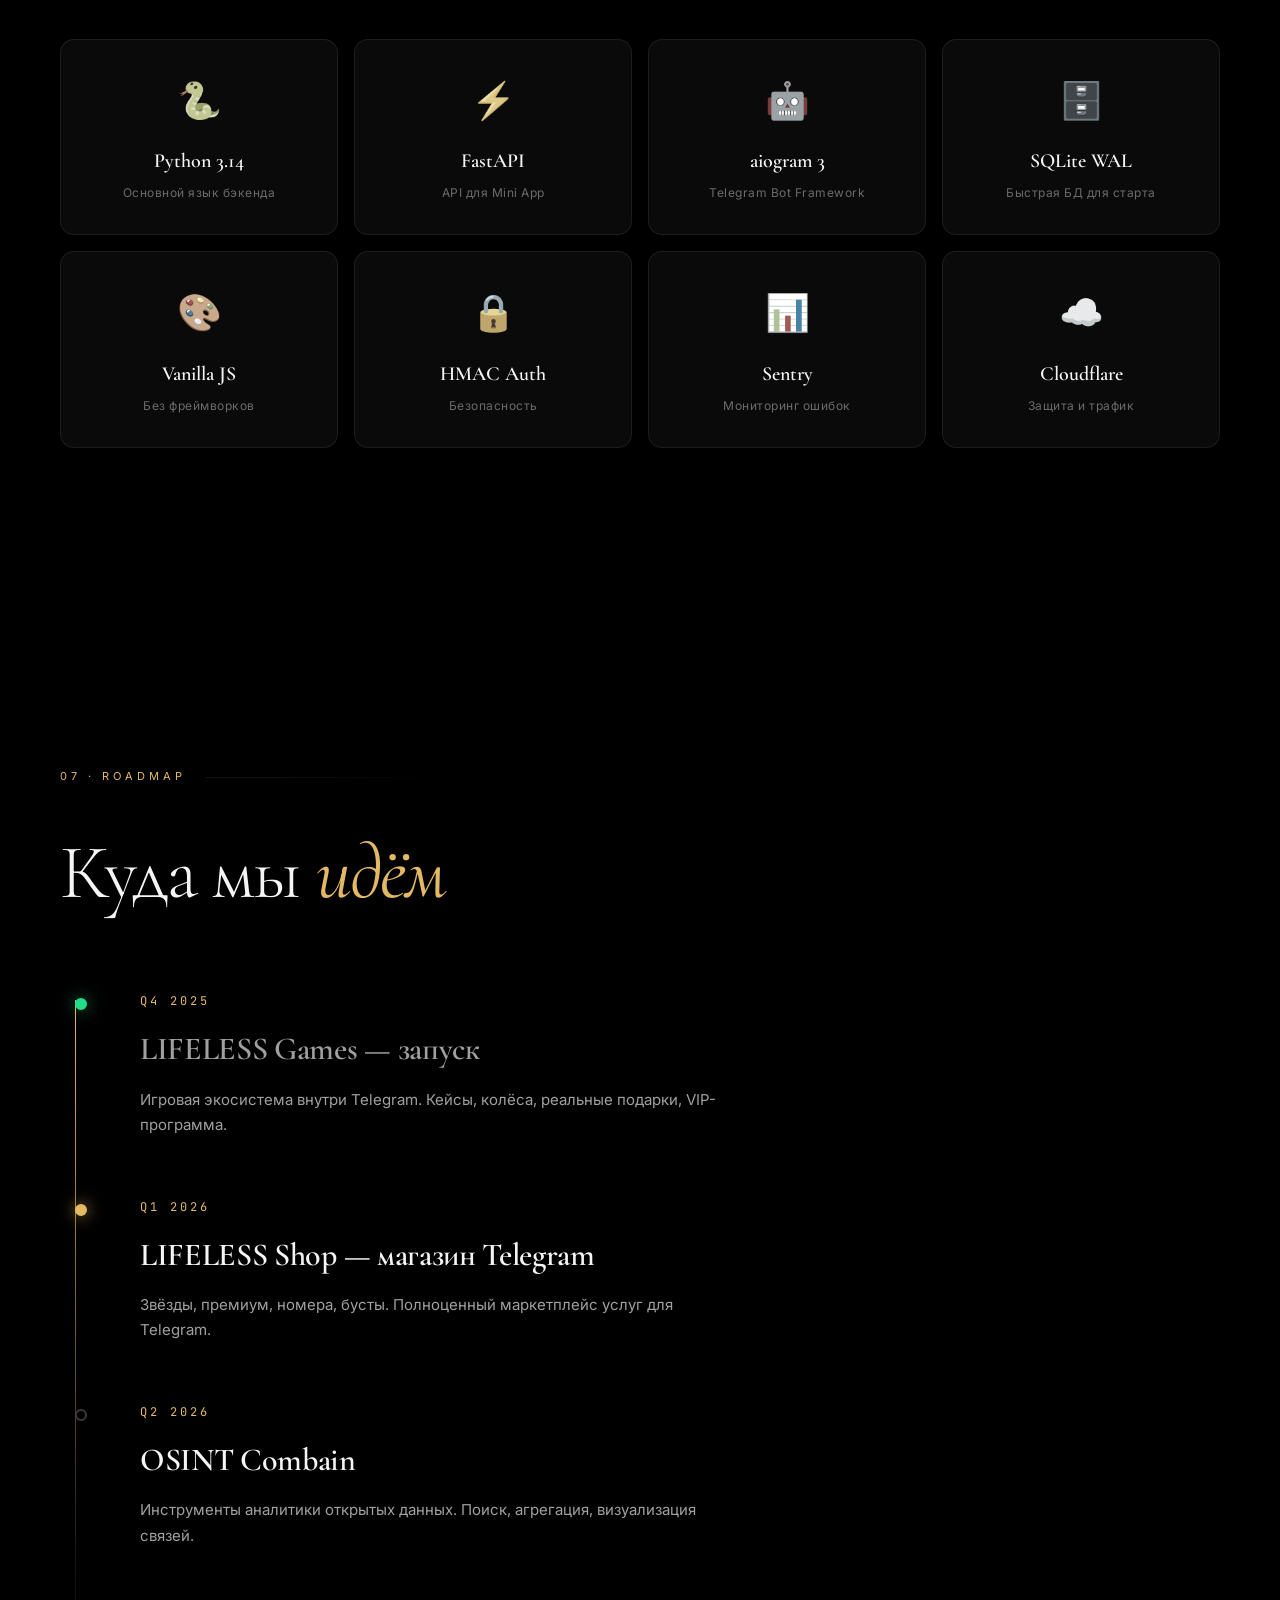
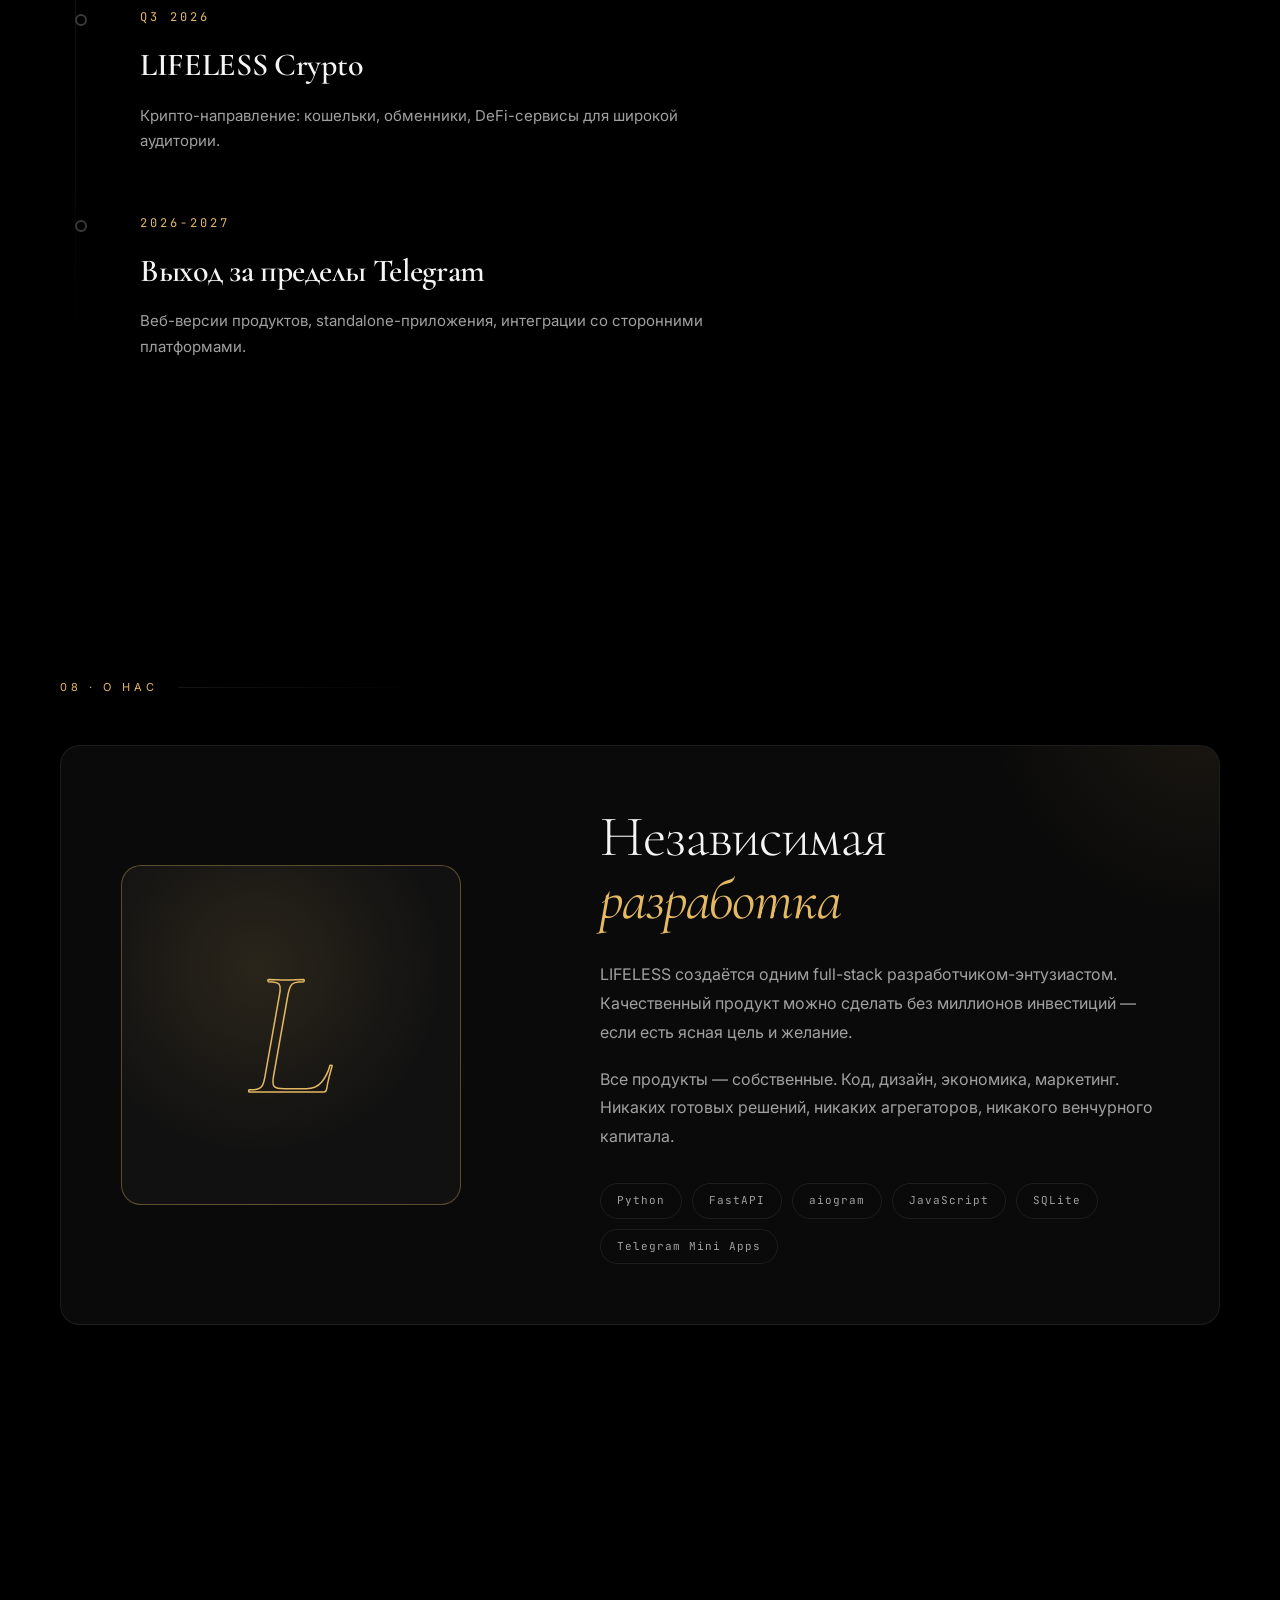
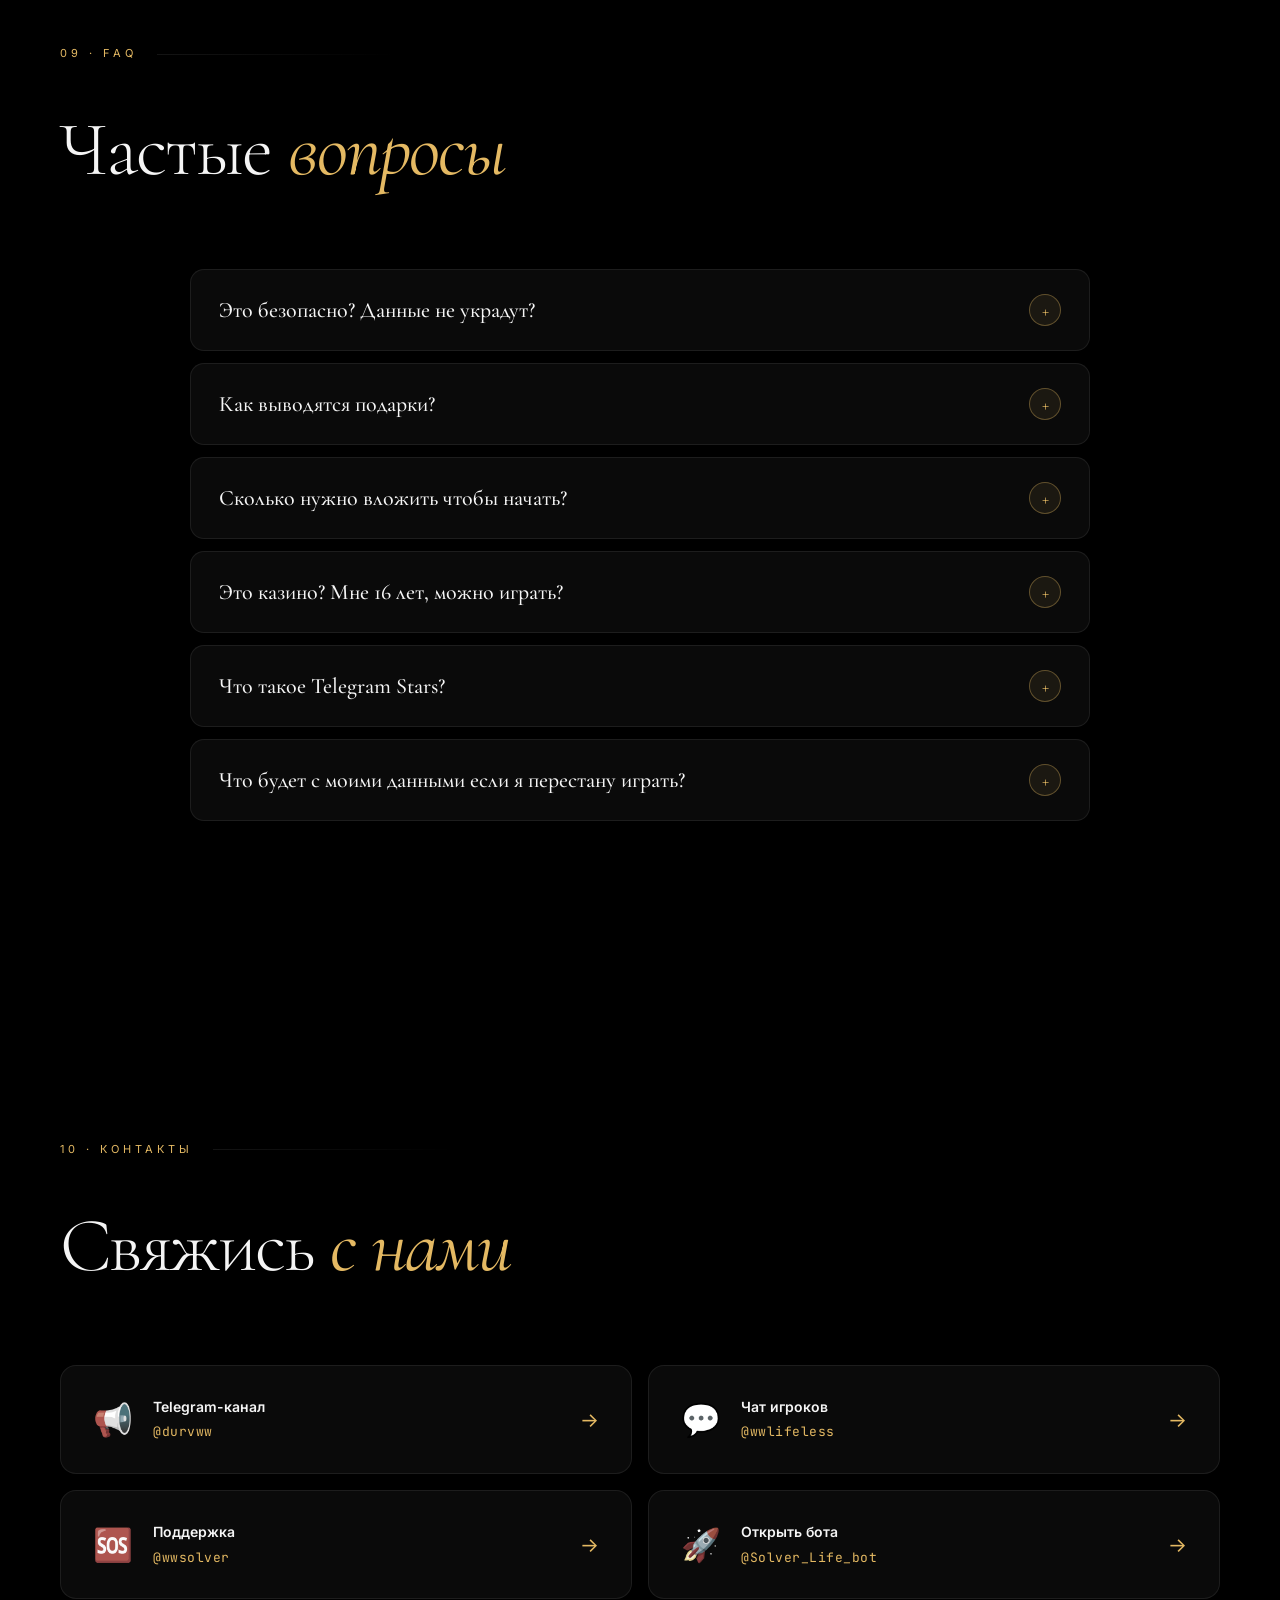
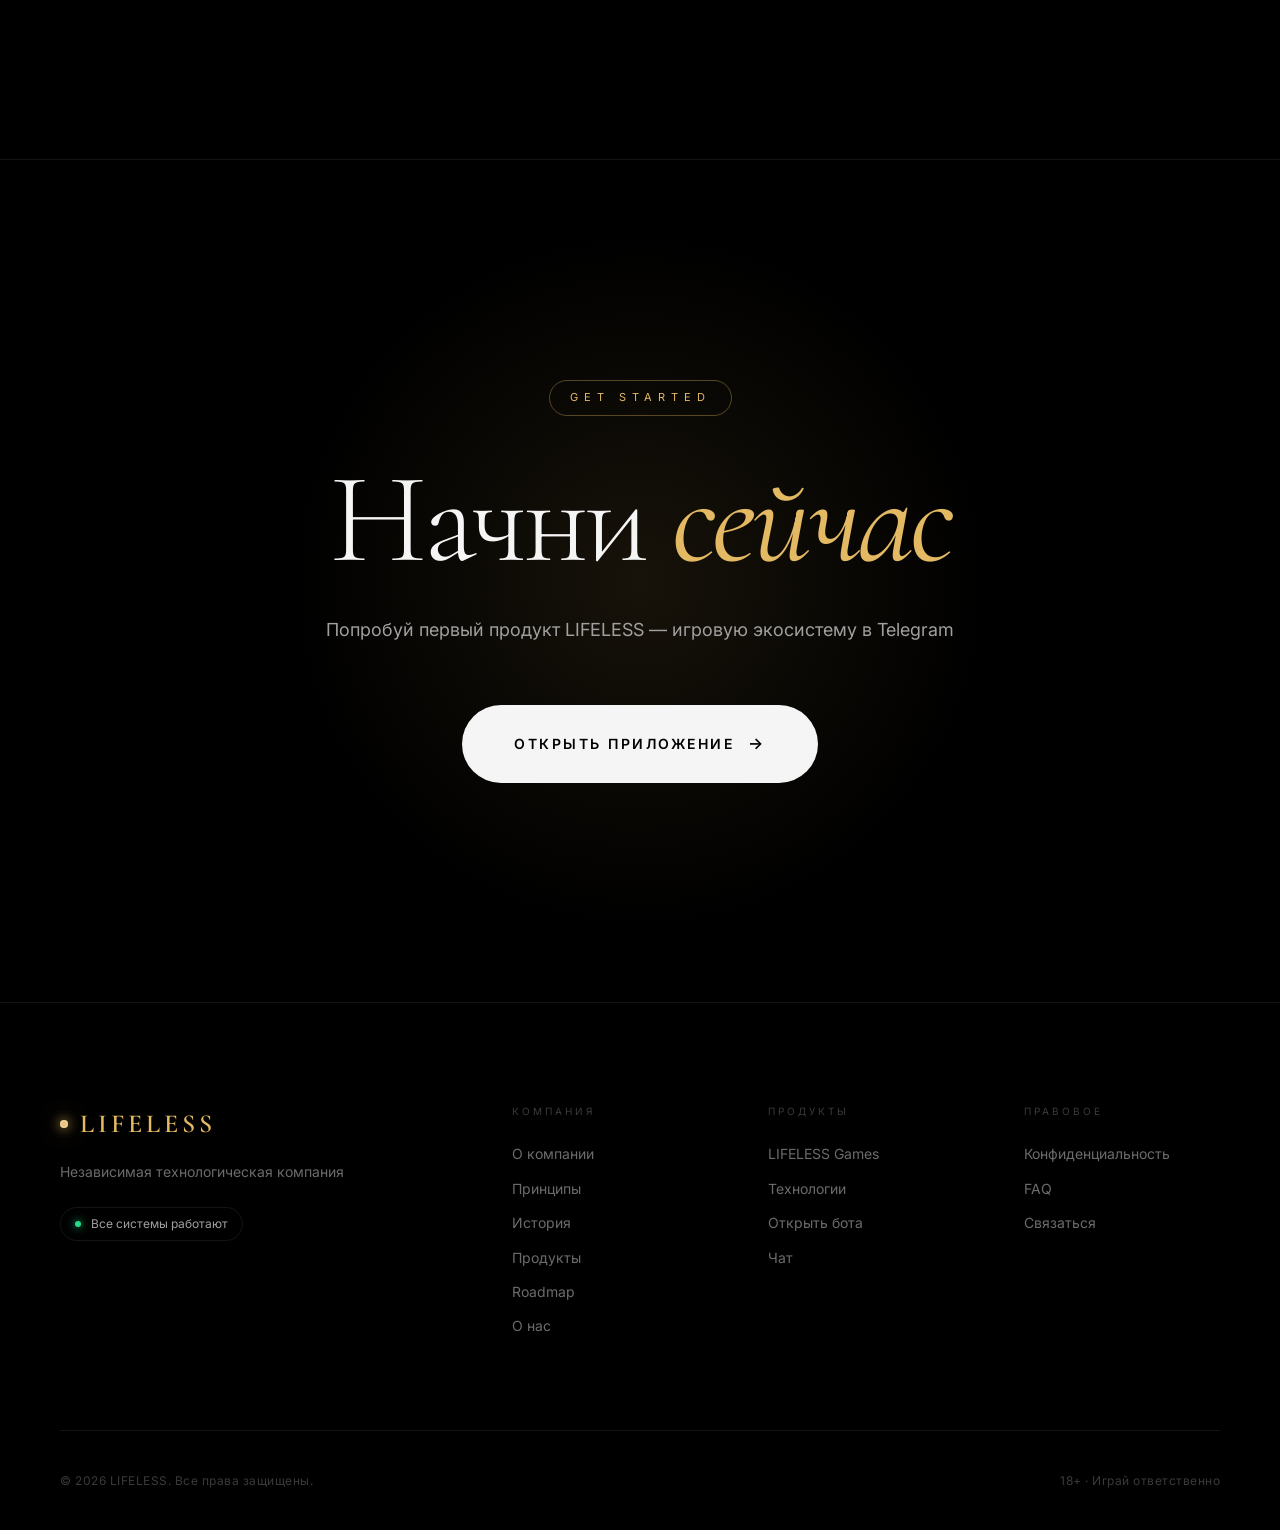
==== commit 508a8413: "Add files via upload" ====
--- a/index.html
+++ b/index.html
@@ -71,7 +71,7 @@
                 INDEPENDENT · SINCE 2025
             </div>
             <h1>
-                LIFELESS<br>
+                Lifeless<br>
                 <em>технологии</em><br>
                 без компромиссов
             </h1>
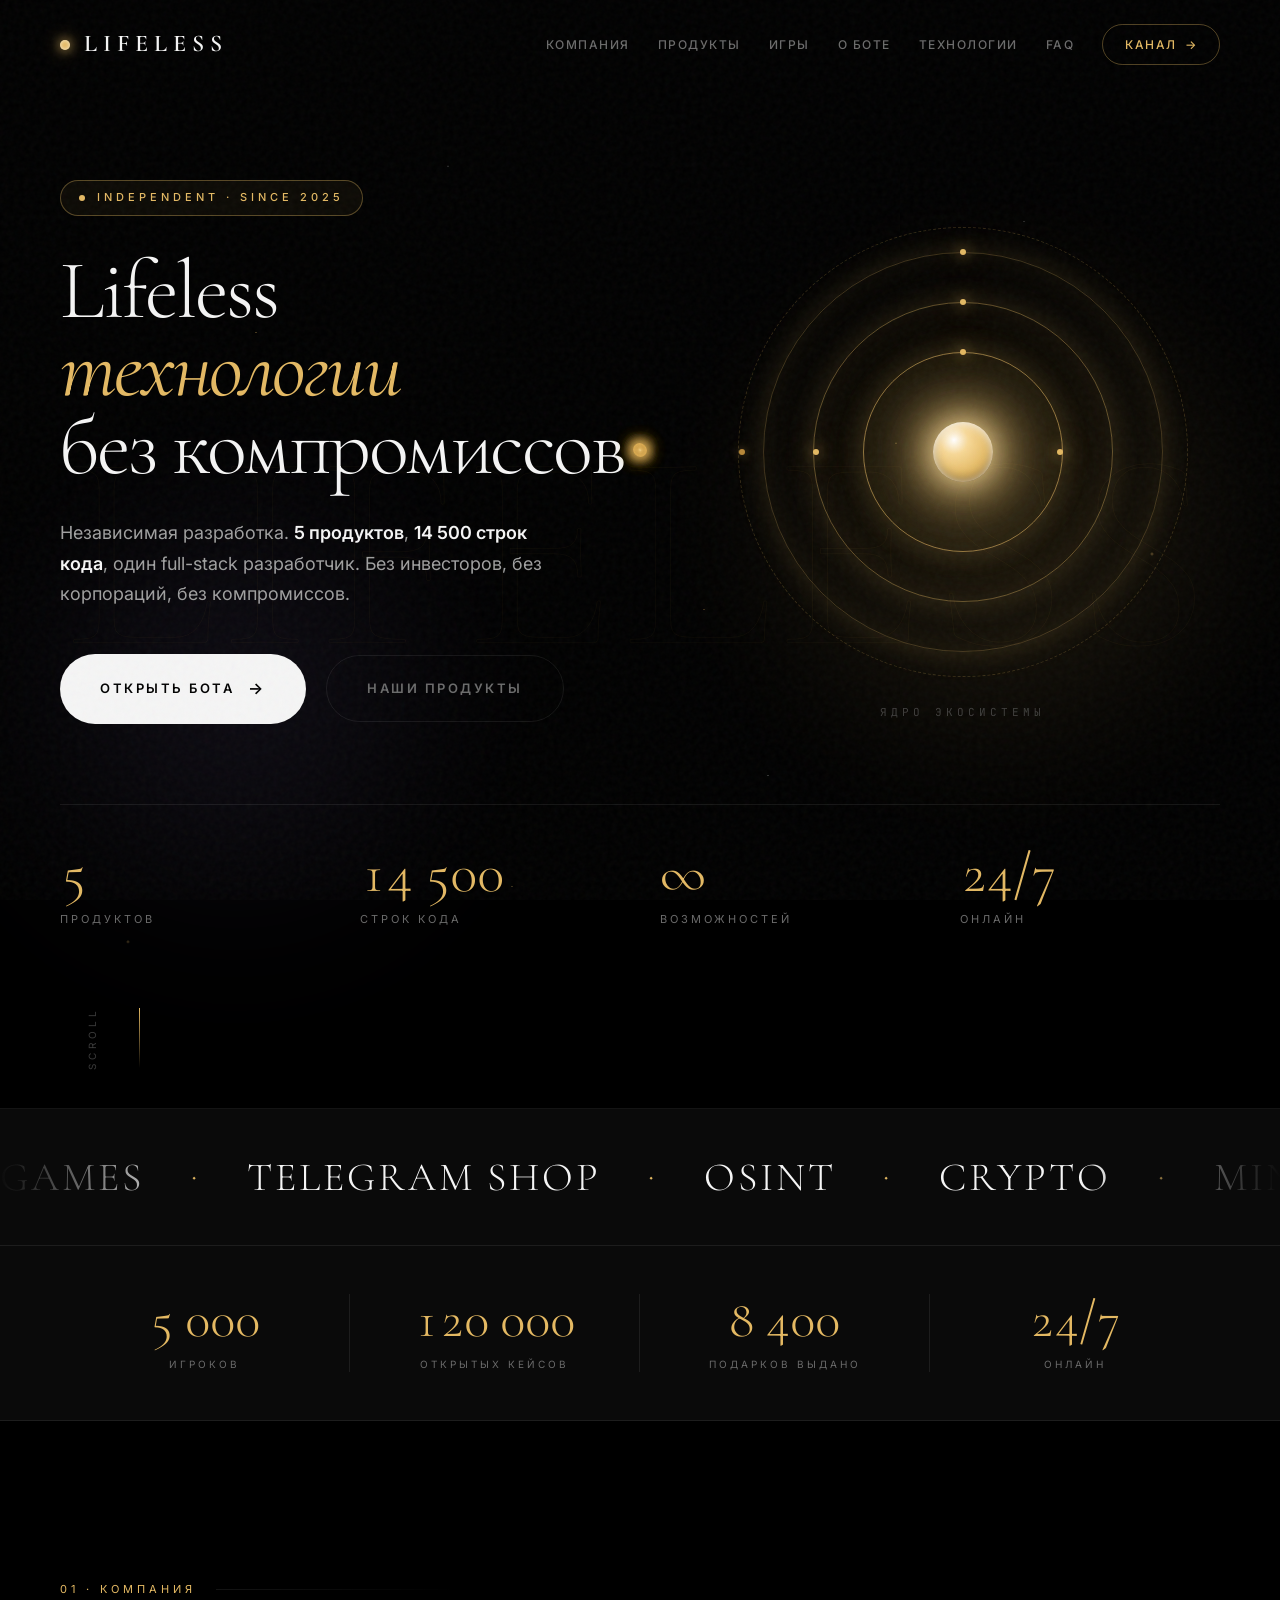
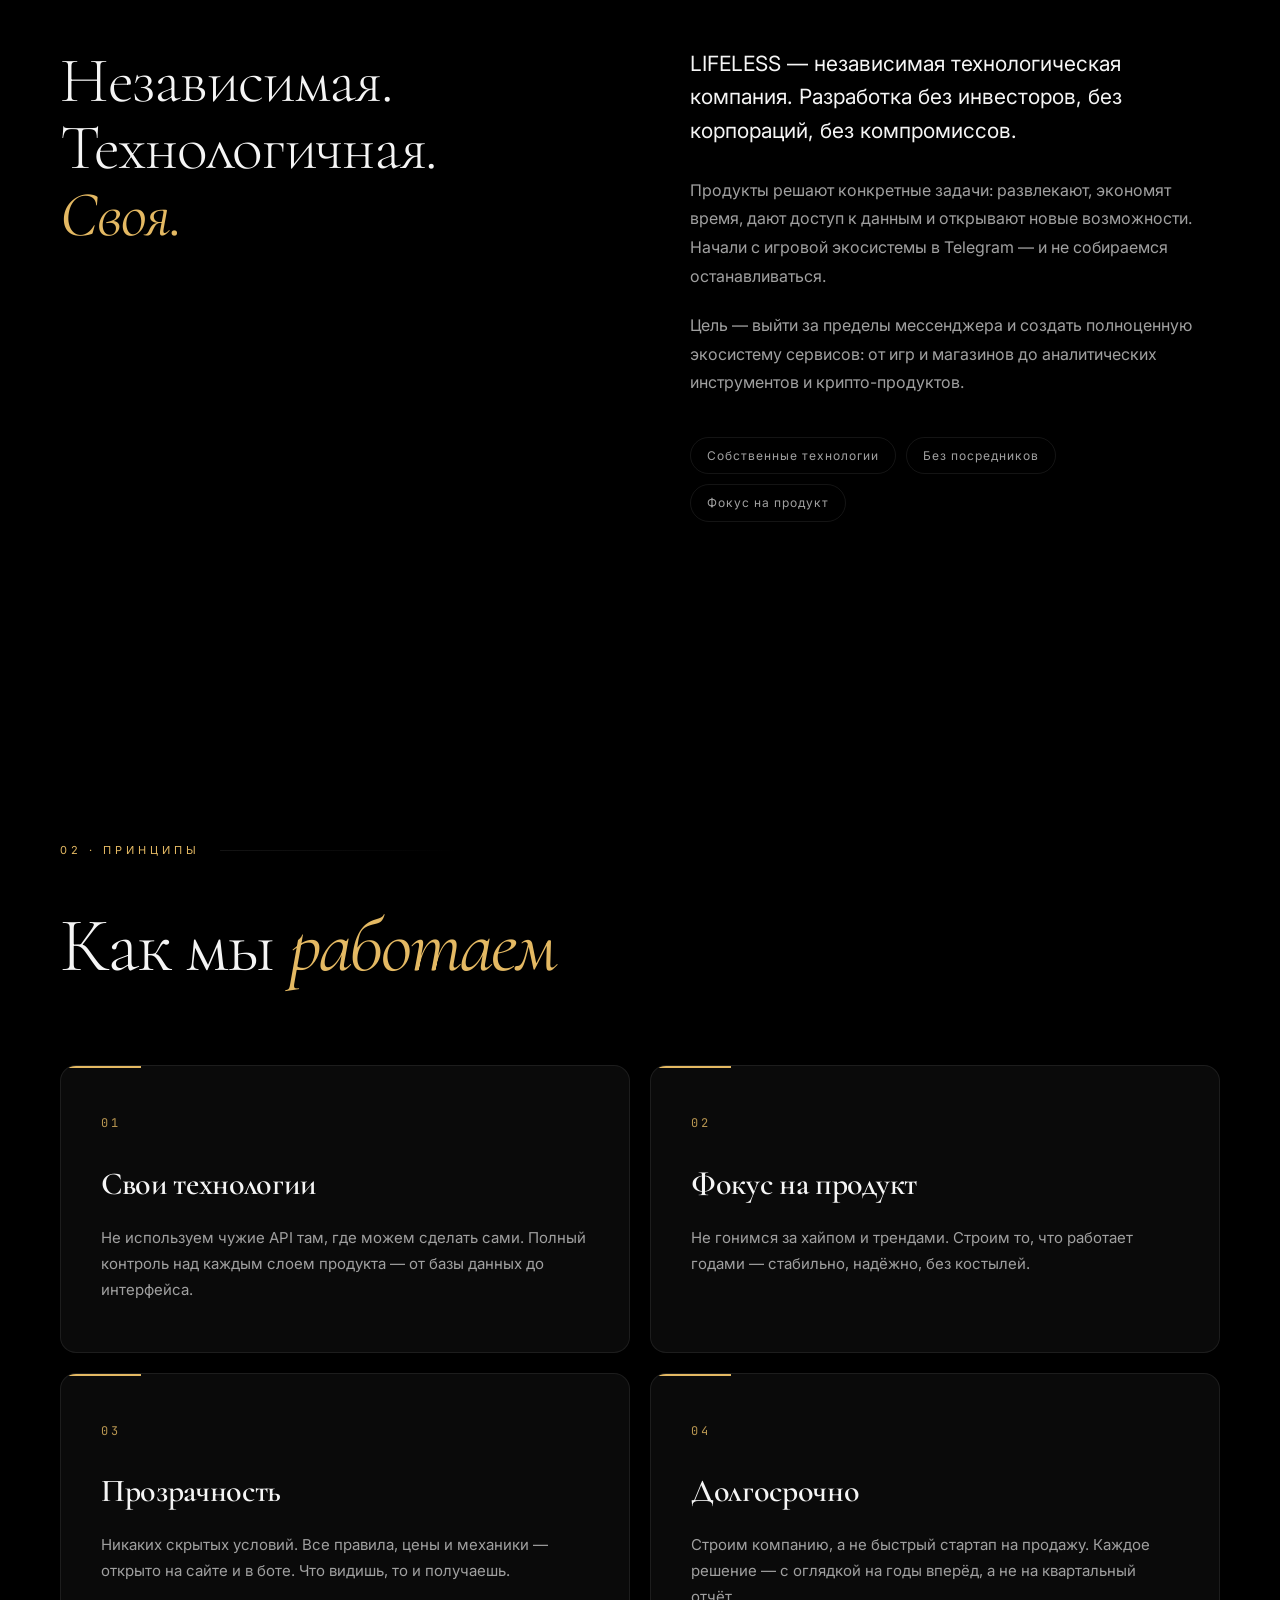
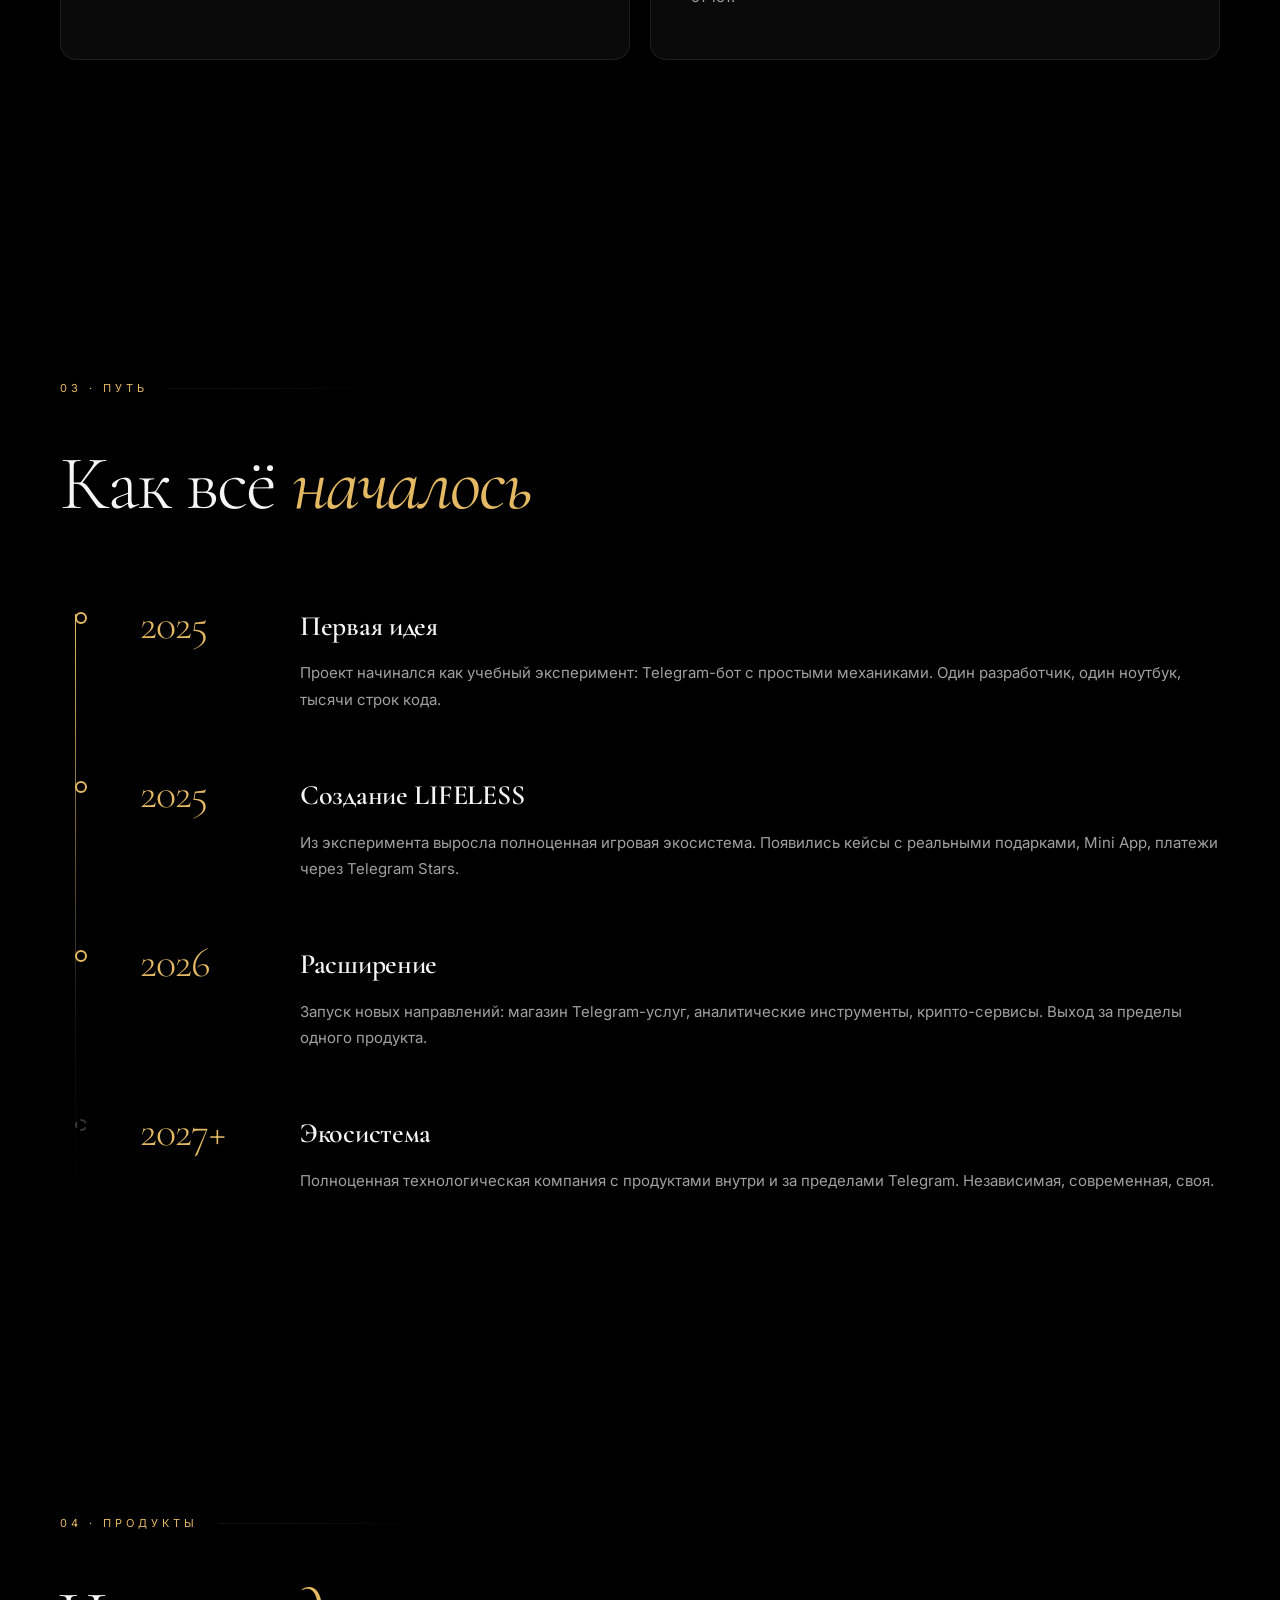
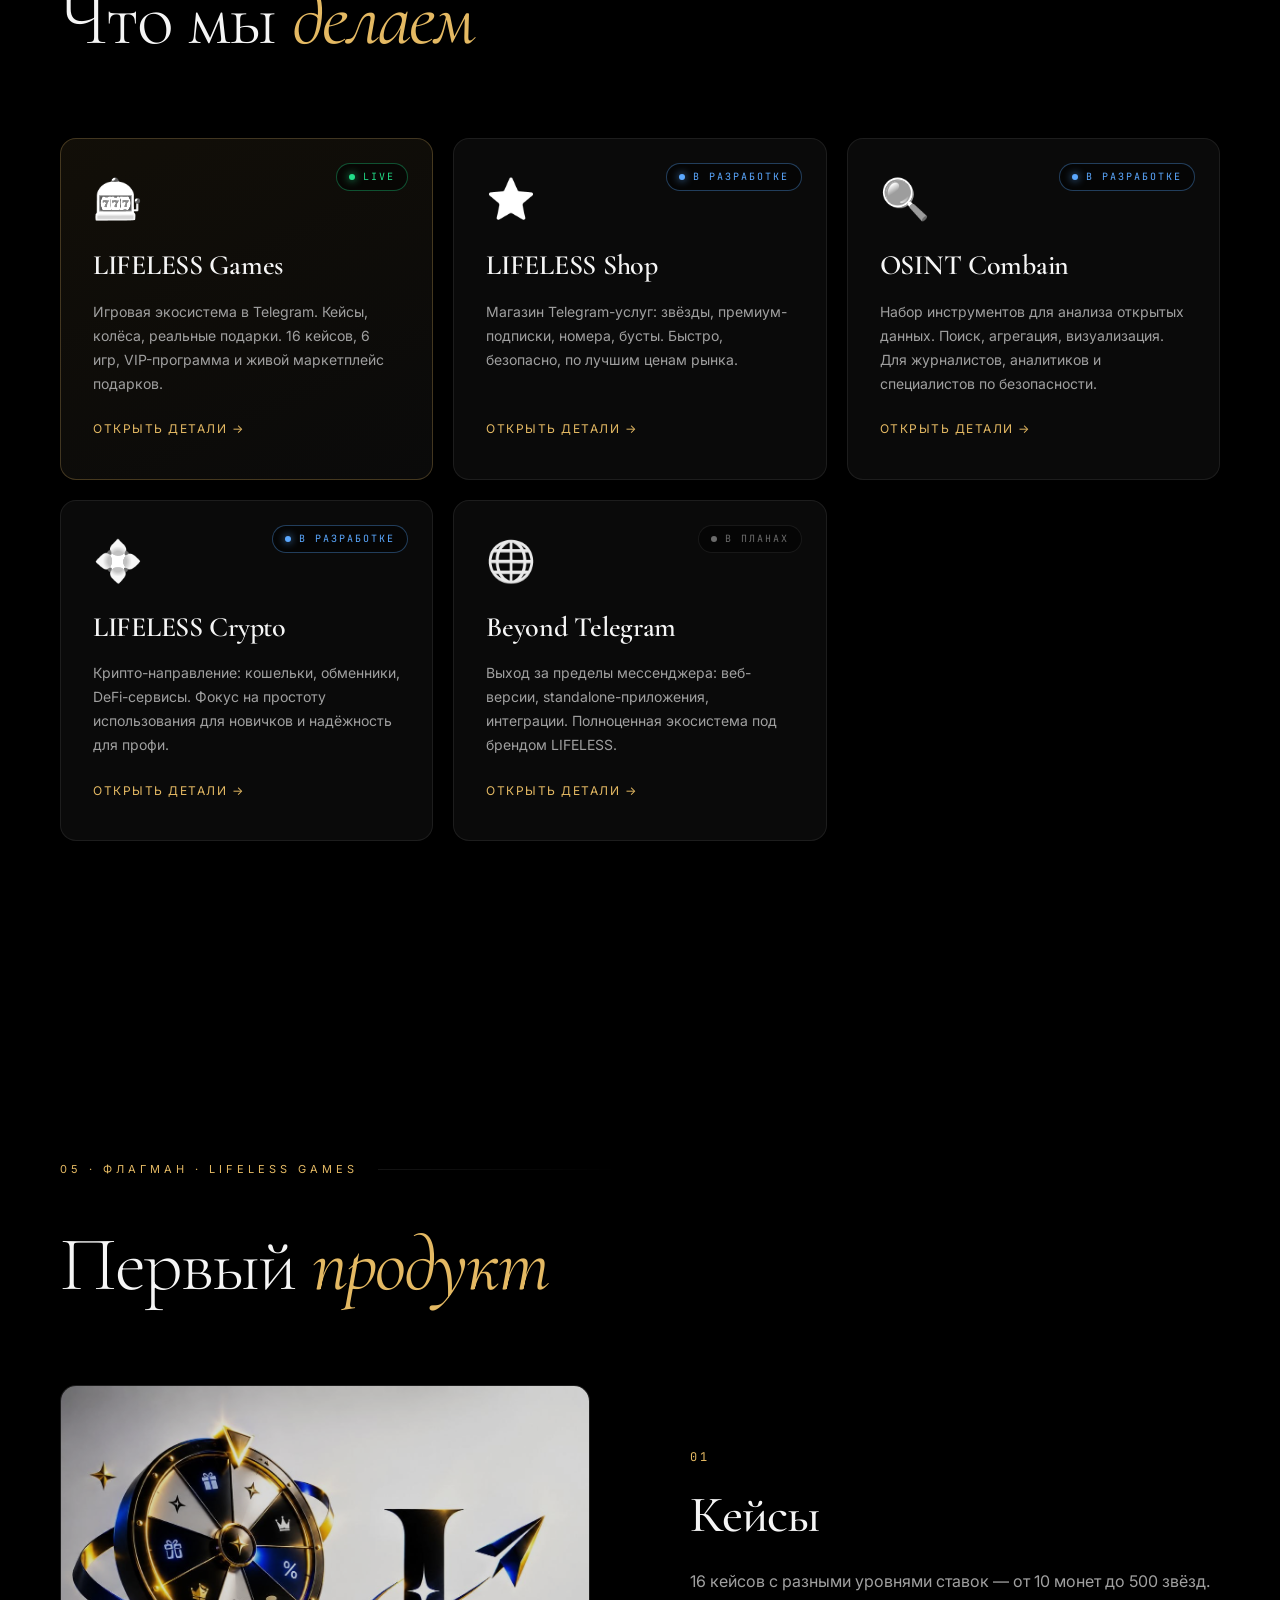
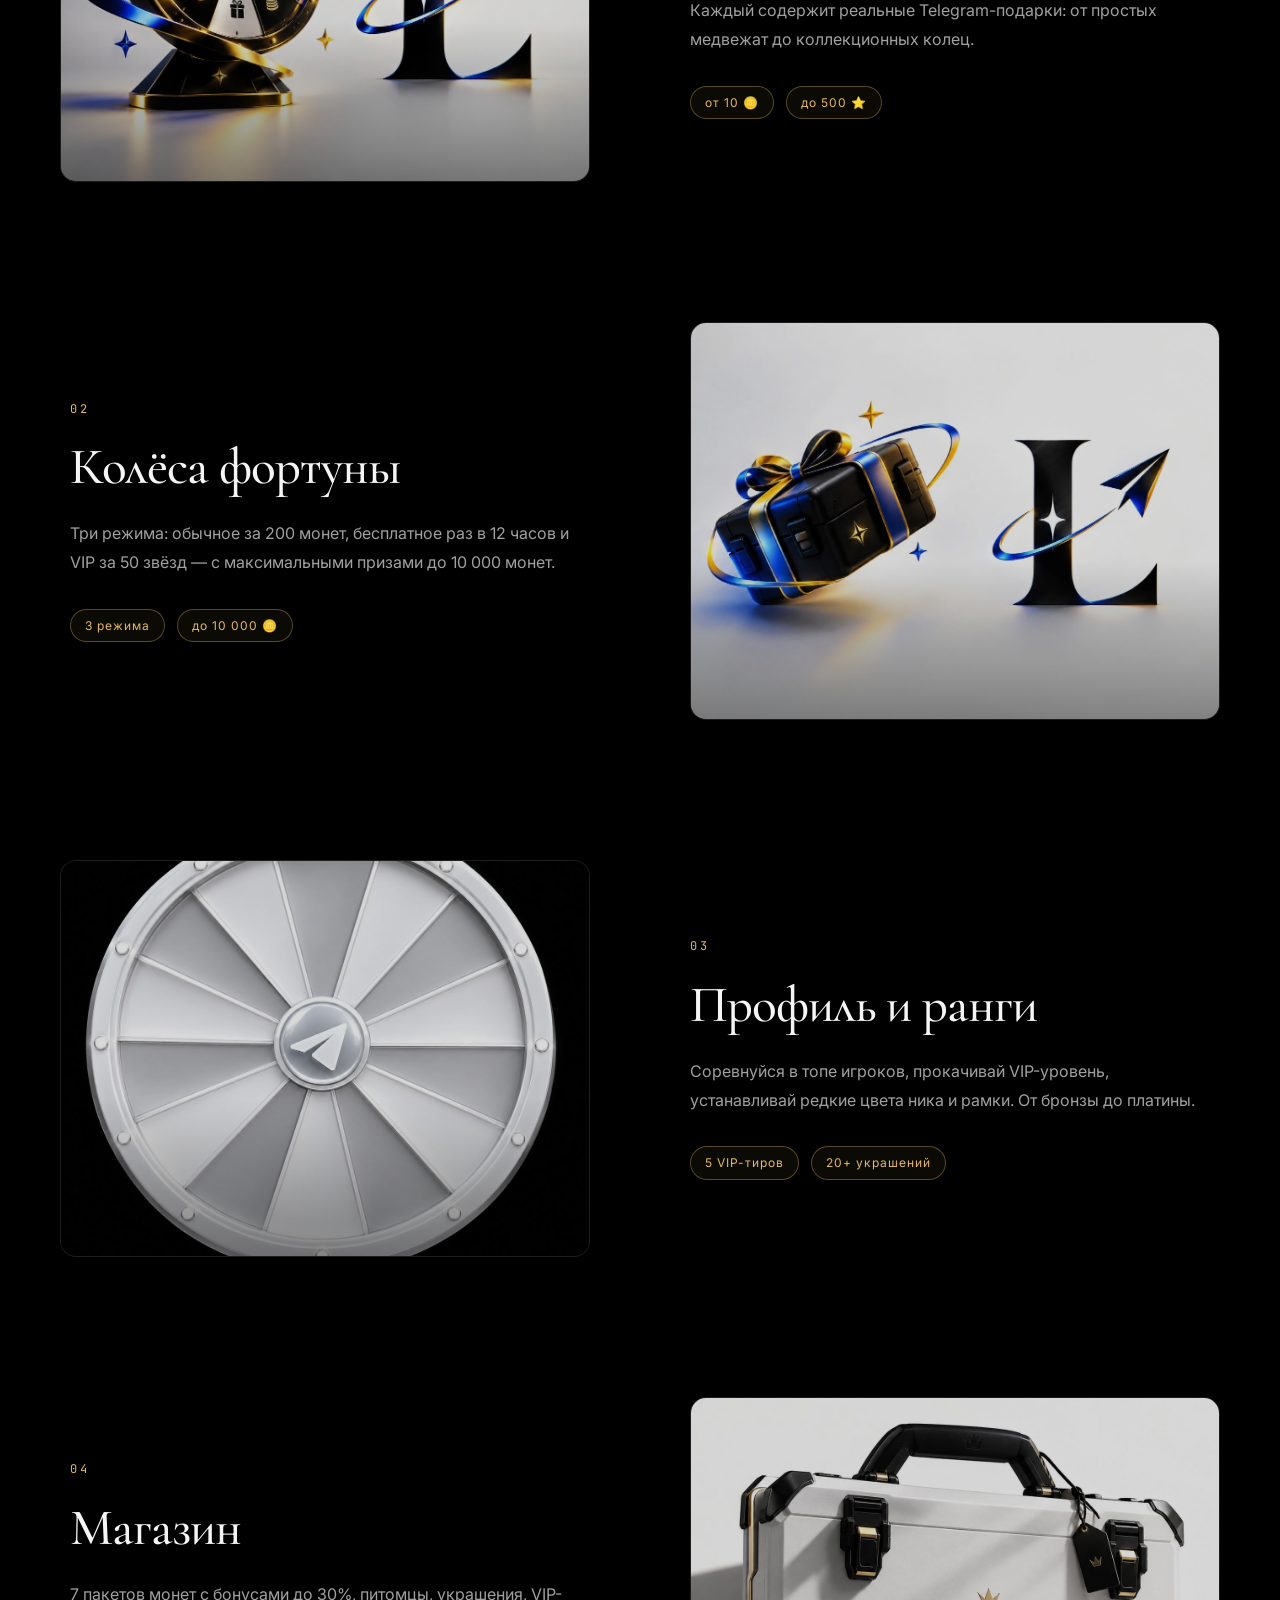
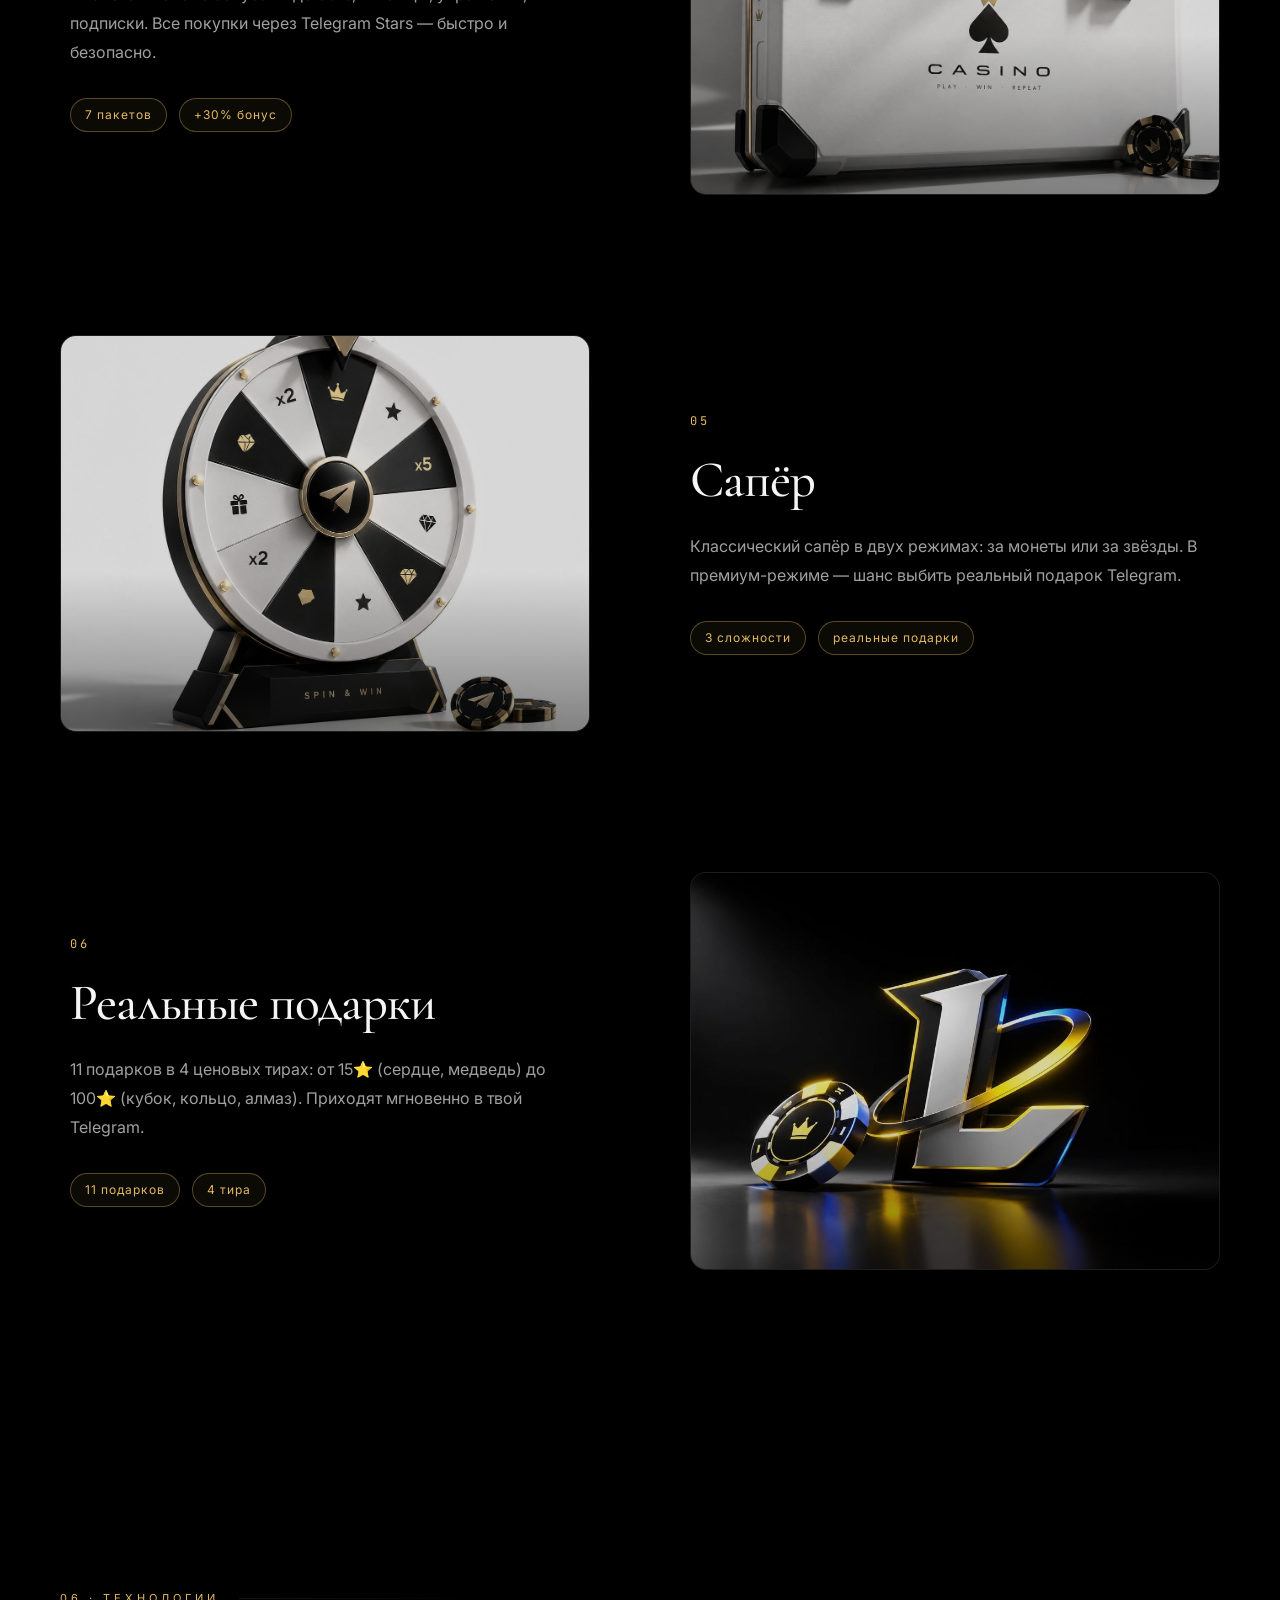
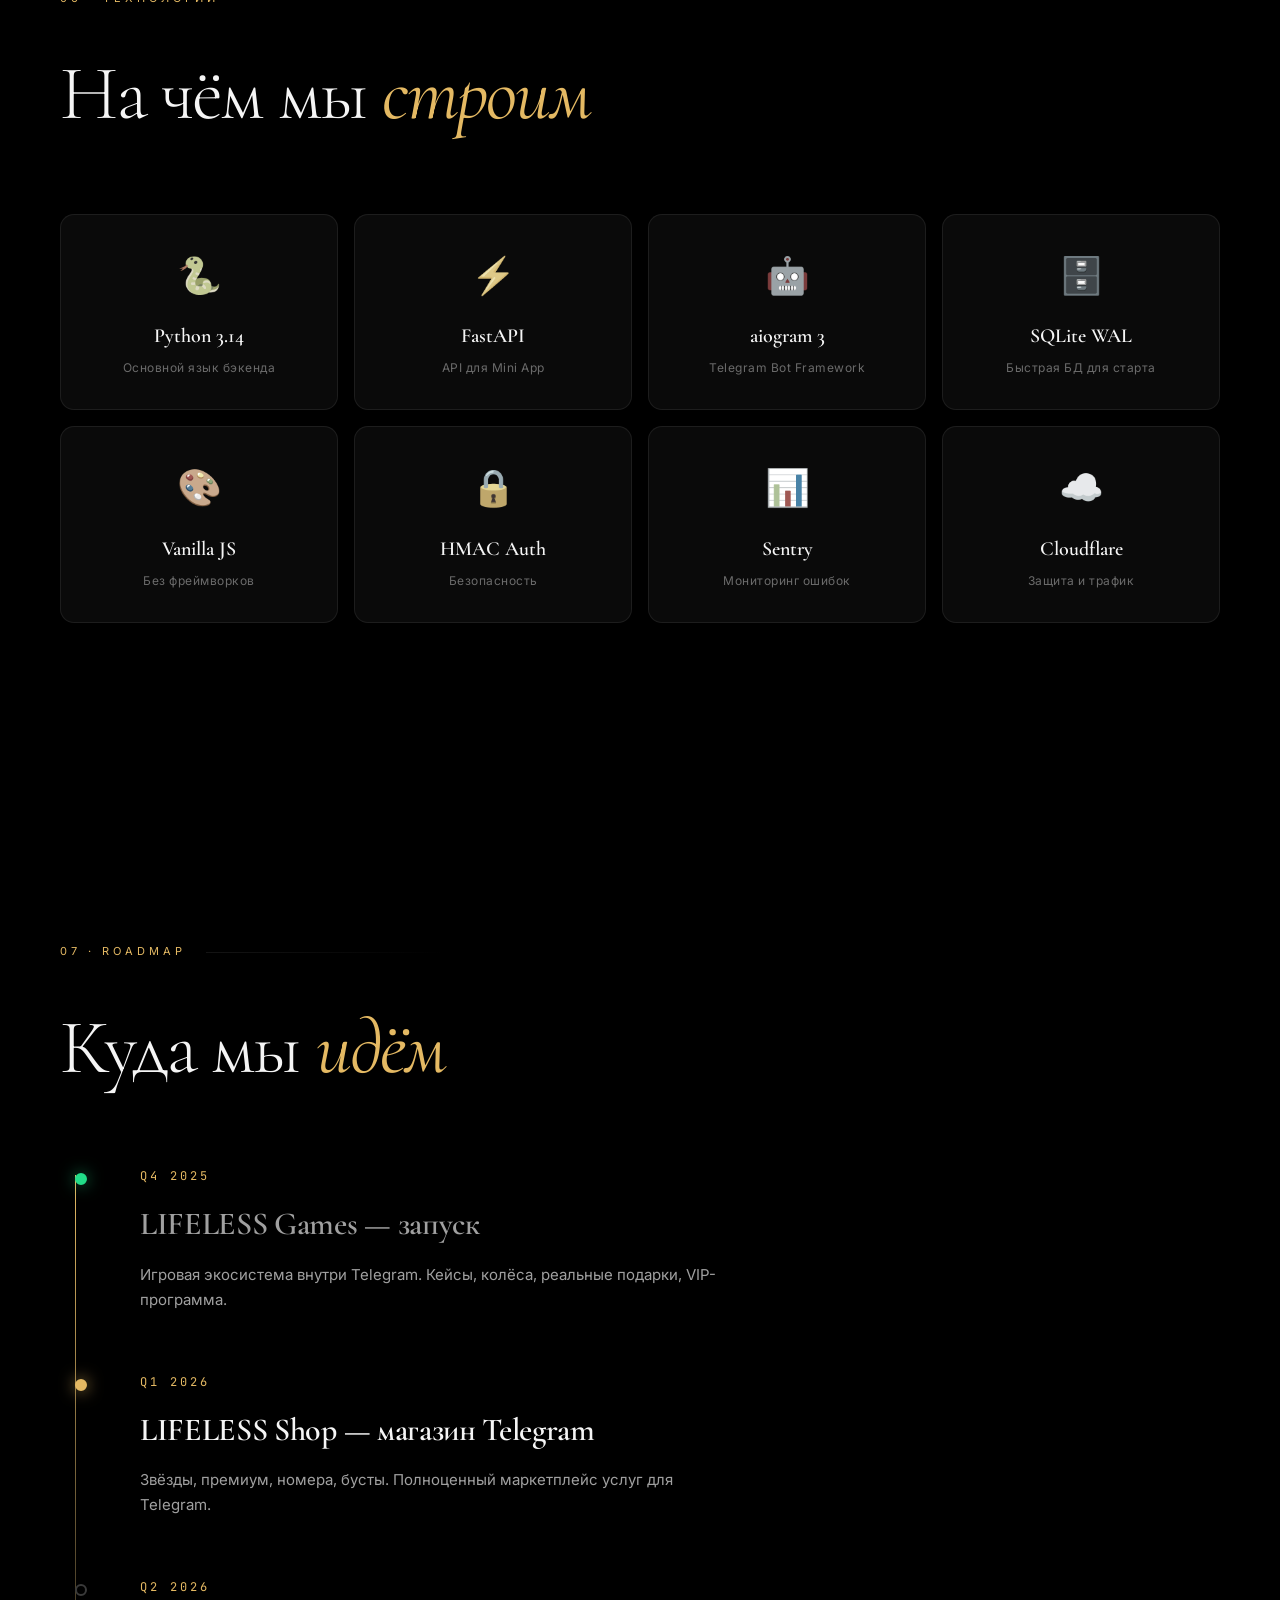
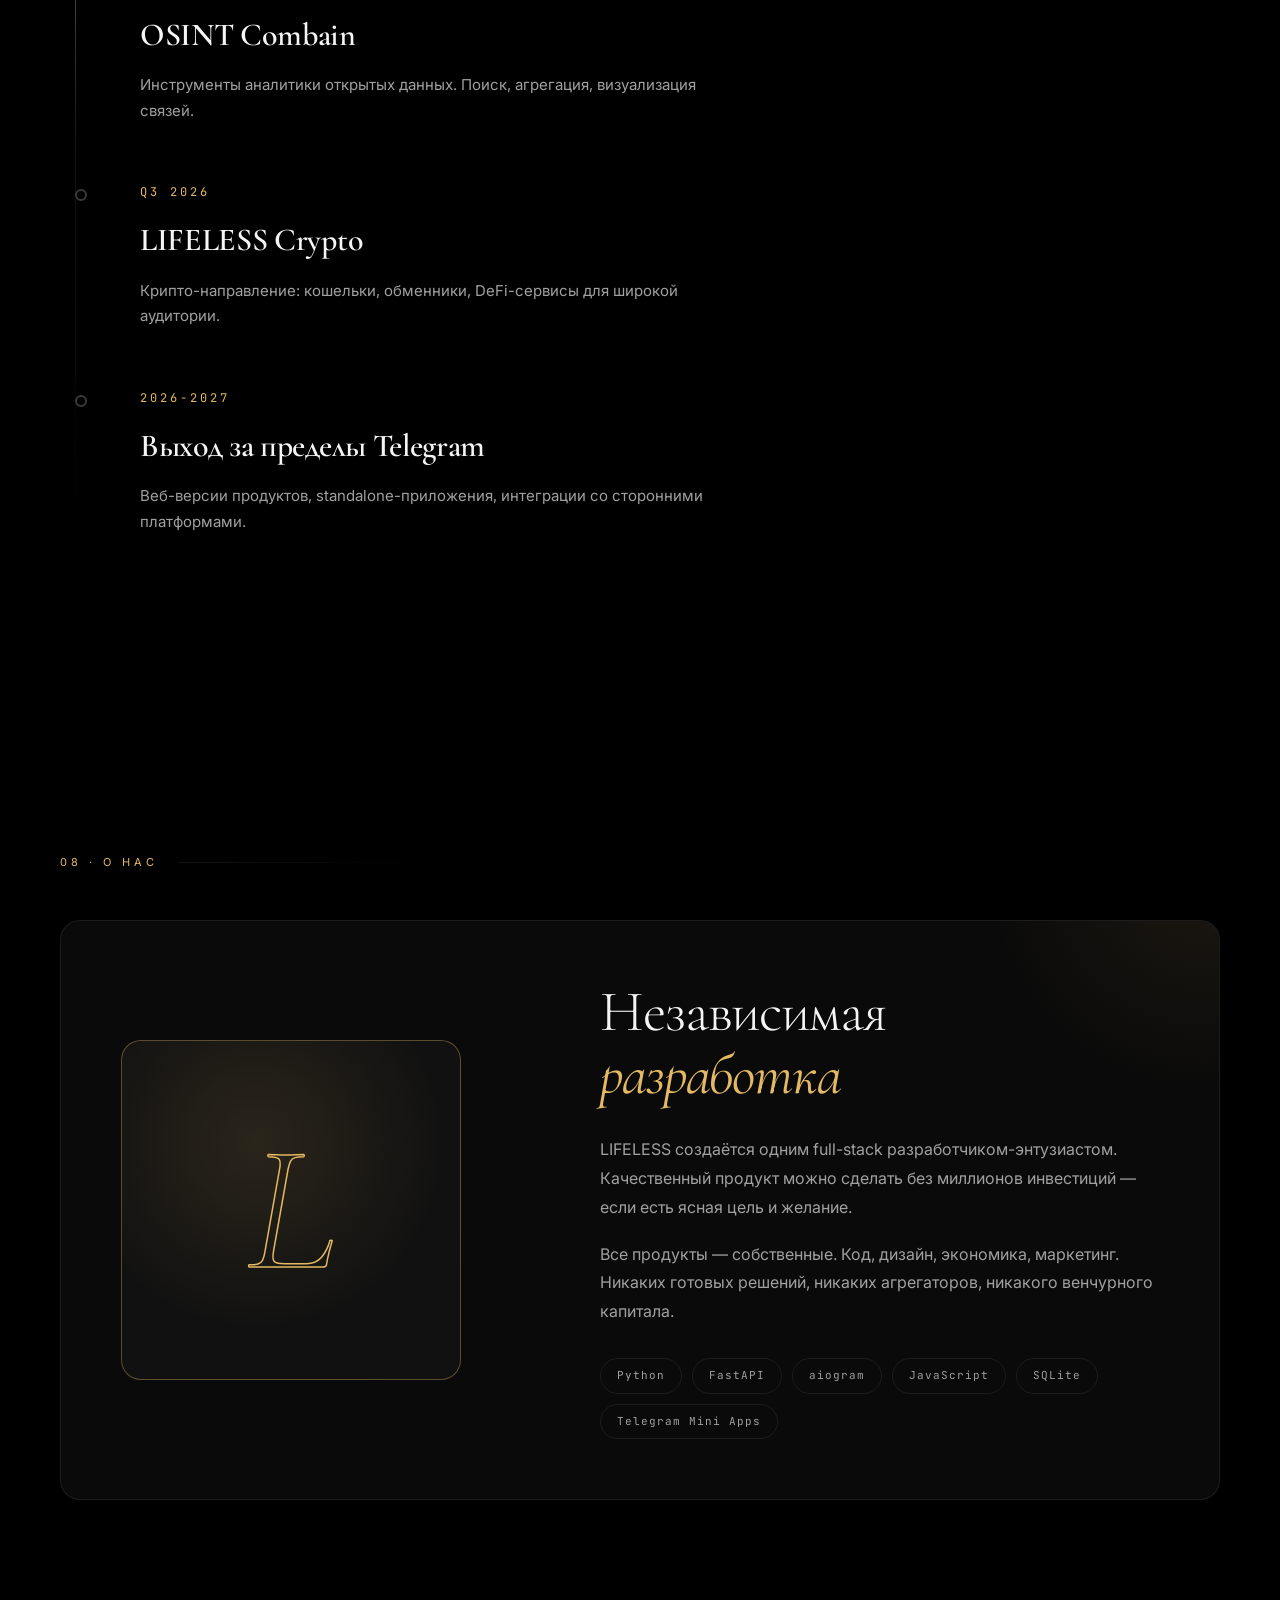
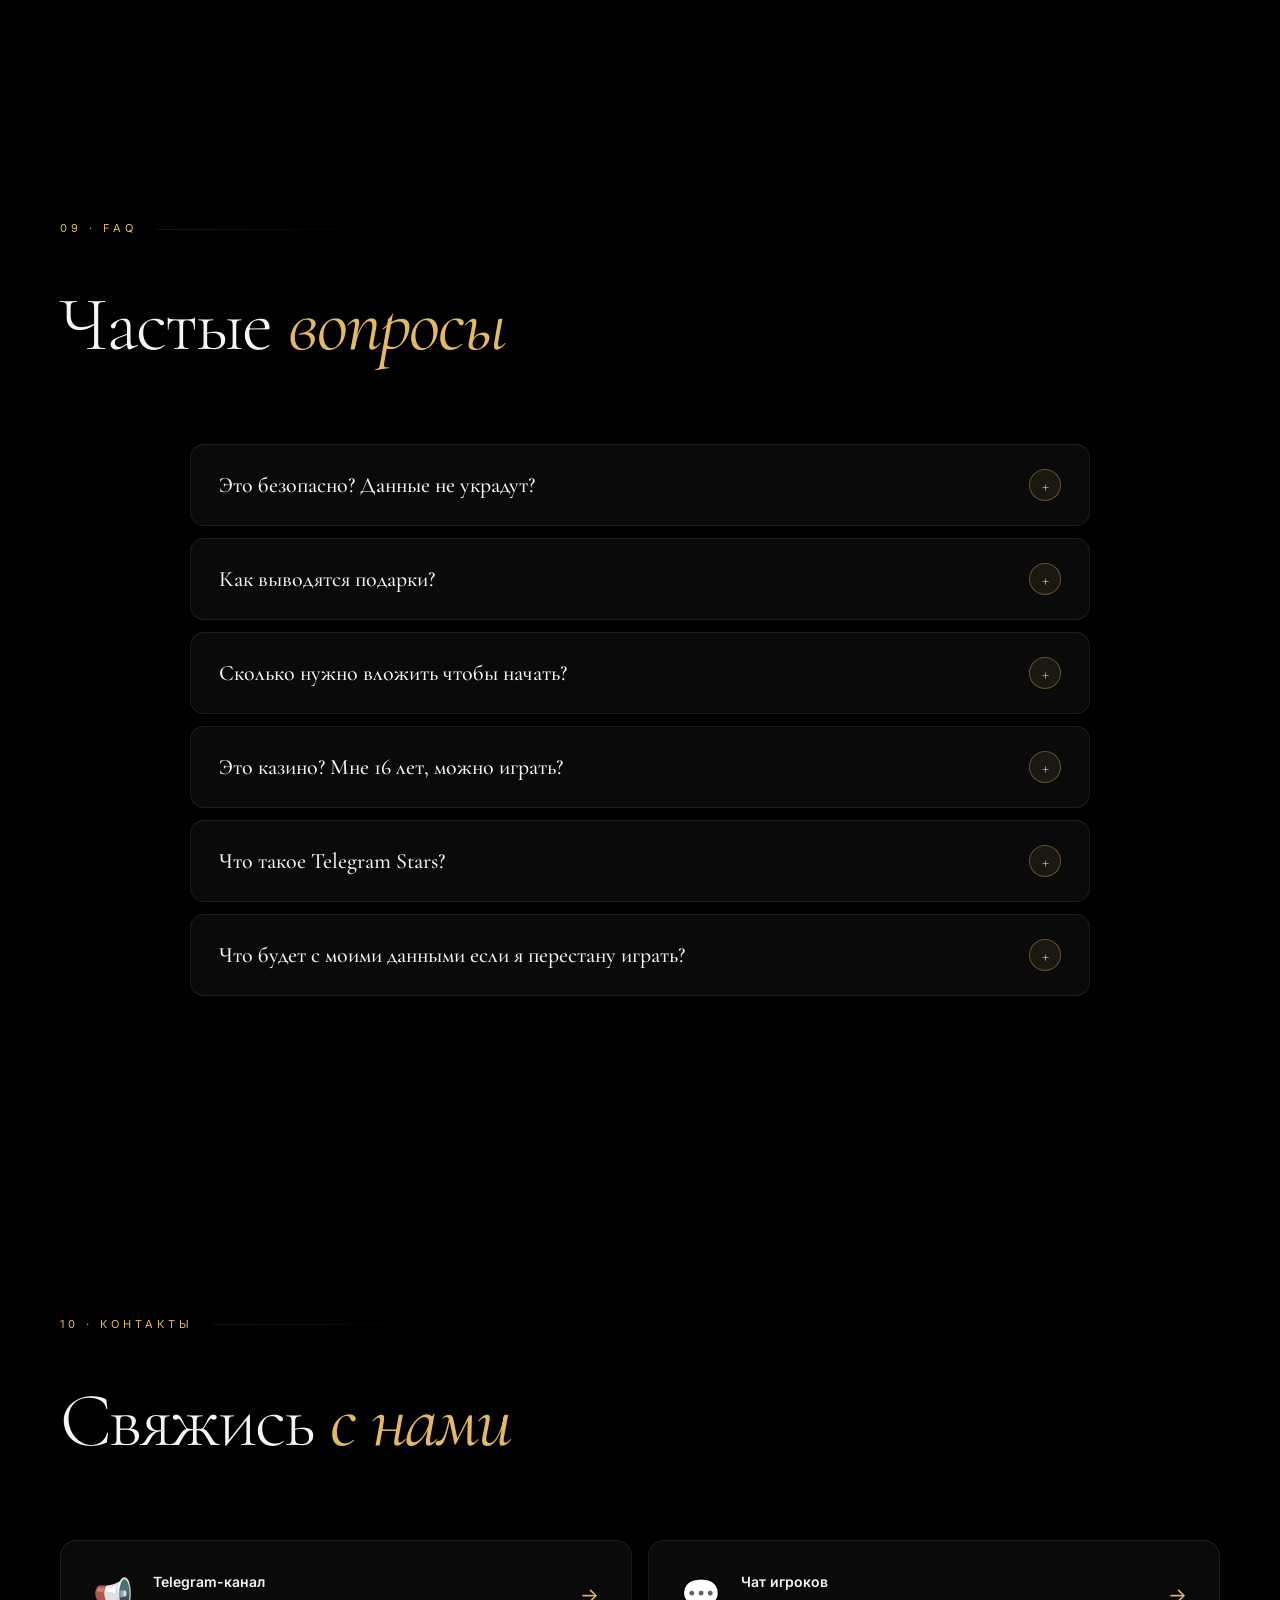
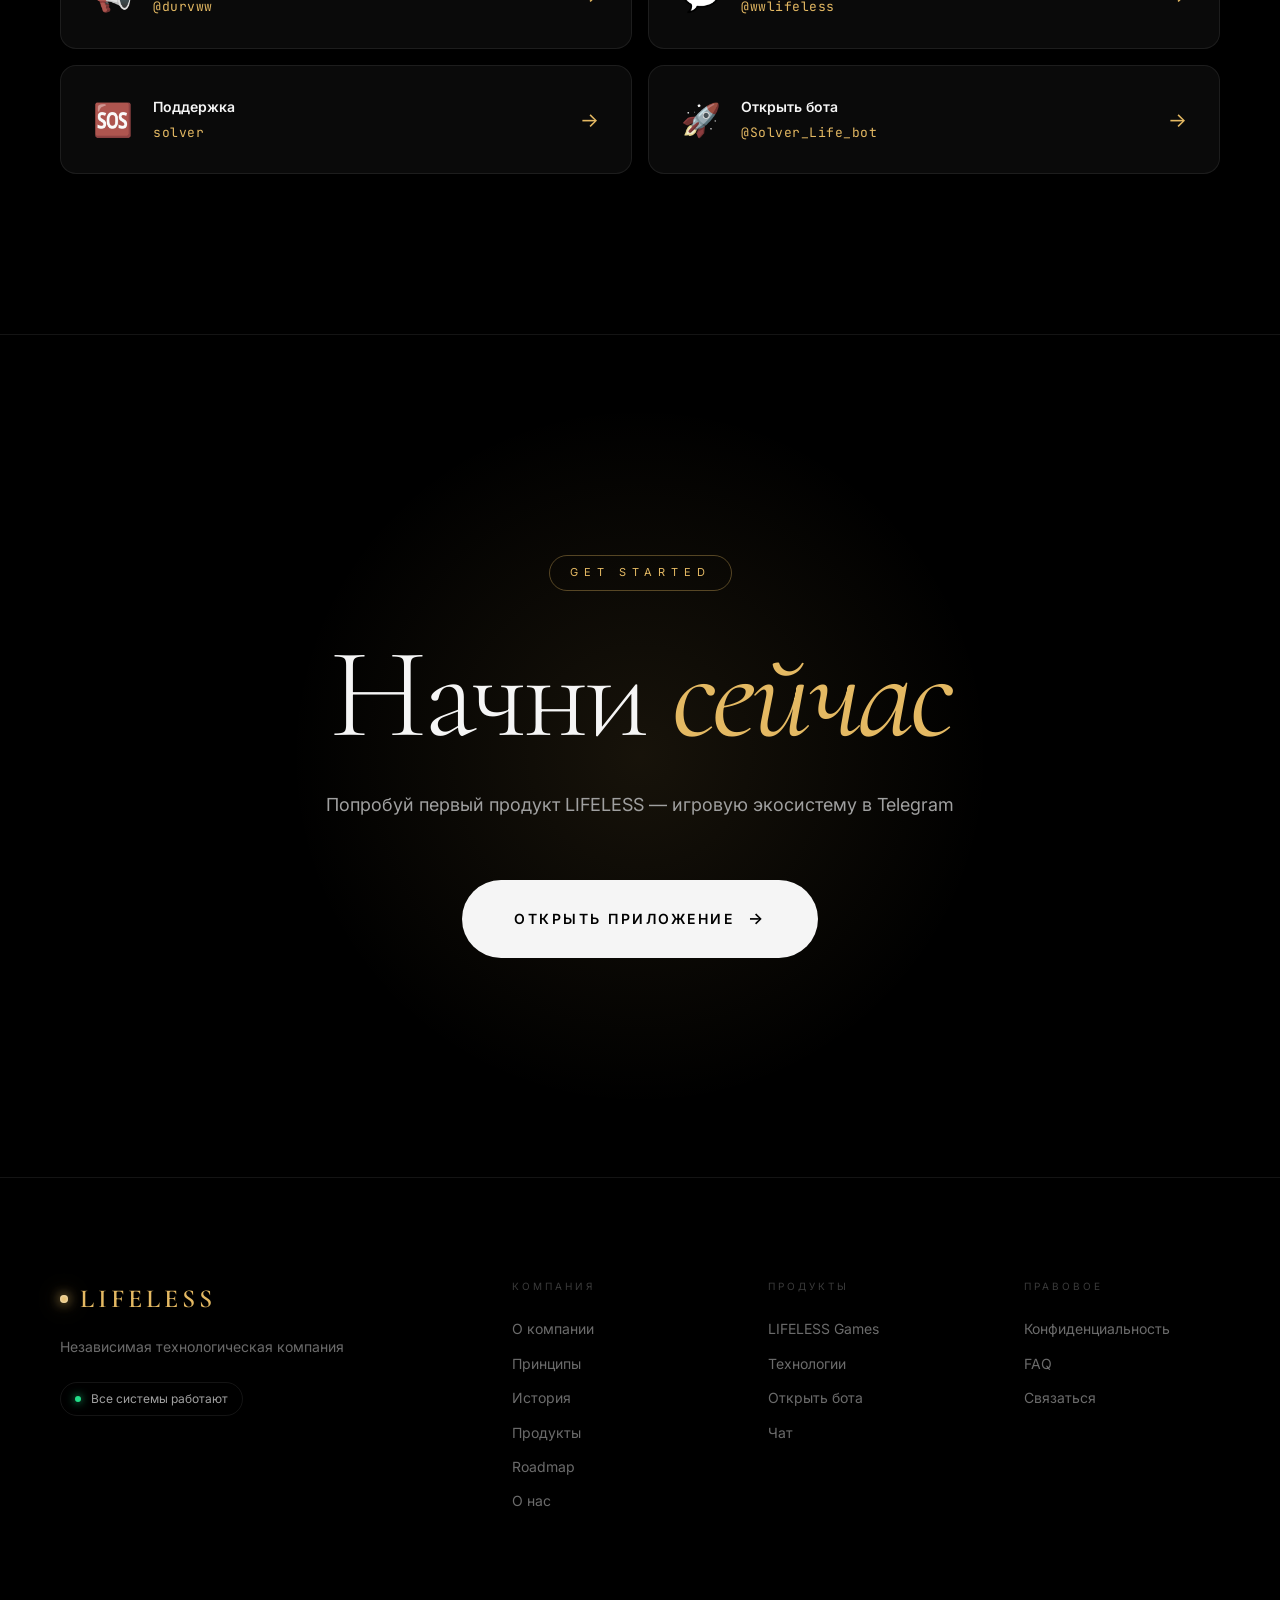
==== commit 21508809: "Add files via upload" ====
--- a/index.html
+++ b/index.html
@@ -31,13 +31,14 @@
         <span>LIFELESS</span>
     </div>
     <nav>
-        <a href="#company">Компания</a>
-        <a href="#products">Продукты</a>
-        <a href="#games">Игры</a>
-        <a href="#tech">Технологии</a>
-        <a href="#faq">FAQ</a>
-        <a href="https://t.me/durvww" class="nav-cta" target="_blank">Канал <span>→</span></a>
-    </nav>
+    <a href="#company">Компания</a>
+    <a href="#products">Продукты</a>
+    <a href="#games">Игры</a>
+    <a href="bot.html">О боте</a>
+    <a href="#tech">Технологии</a>
+    <a href="#faq">FAQ</a>
+    <a href="https://t.me/durvww" class="nav-cta" target="_blank">Канал <span>→</span></a>
+</nav>
     <button class="burger" id="burger" aria-label="Меню">
         <span></span><span></span><span></span>
     </button>
@@ -167,6 +168,26 @@
     </div>
 </div>
 
+<!-- SOCIAL PROOF -->
+<section class="proof-bar">
+    <div class="proof-cell">
+        <div class="proof-num" data-count="5000">0</div>
+        <div class="proof-label">ИГРОКОВ</div>
+    </div>
+    <div class="proof-cell">
+        <div class="proof-num" data-count="120000">0</div>
+        <div class="proof-label">ОТКРЫТЫХ КЕЙСОВ</div>
+    </div>
+    <div class="proof-cell">
+        <div class="proof-num" data-count="8400">0</div>
+        <div class="proof-label">ПОДАРКОВ ВЫДАНО</div>
+    </div>
+    <div class="proof-cell">
+        <div class="proof-num">24/7</div>
+        <div class="proof-label">ОНЛАЙН</div>
+    </div>
+</section>
+
 <!-- COMPANY -->
 <section class="section" id="company">
     <div class="section-label">01 · КОМПАНИЯ</div>
@@ -389,9 +410,9 @@
                 <h3>Сапёр</h3>
                 <p>Классический сапёр в двух режимах: за монеты или за звёзды. В премиум-режиме — шанс выбить реальный подарок Telegram.</p>
                 <div class="gallery-meta">
-                    <span>3 сложности</span>
-                    <span>RTP 96%</span>
-                </div>
+    <span>3 сложности</span>
+    <span>реальные подарки</span>
+</div>
             </div>
         </div>
 
@@ -609,11 +630,11 @@
             </div>
             <div class="contact-arrow">→</div>
         </a>
-        <a href="https://t.me/wwsolver" target="_blank" class="contact-card">
+        <a href="https://t.me/Strategos_tg" target="_blank" class="contact-card">
             <div class="contact-icon">🆘</div>
             <div class="contact-info">
                 <div class="contact-name">Поддержка</div>
-                <div class="contact-value">@wwsolver</div>
+                <div class="contact-value">solver</div>
             </div>
             <div class="contact-arrow">→</div>
         </a>
--- a/style.css
+++ b/style.css
@@ -2053,4 +2053,284 @@
     .gyro-orbit-2 { width: 160px; height: 160px; margin: -80px 0 0 -80px; }
     .gyro-orbit-3 { width: 220px; height: 220px; margin: -110px 0 0 -110px; }
     .gyro-orbit-4 { width: 260px; height: 260px; margin: -130px 0 0 -130px; }
+}
+
+/* ============================================================
+   PROOF BAR (social proof)
+   ============================================================ */
+.proof-bar {
+    display: grid;
+    grid-template-columns: repeat(4, 1fr);
+    max-width: 1400px;
+    margin: 0 auto;
+    padding: 48px 60px;
+    border-bottom: 1px solid var(--border);
+    background: var(--bg-2);
+}
+.proof-cell {
+    text-align: center;
+    padding: 0 20px;
+    border-right: 1px solid var(--border);
+}
+.proof-cell:last-child { border-right: none; }
+.proof-num {
+    font-family: 'Cormorant Garamond', serif;
+    font-size: 52px;
+    font-weight: 300;
+    color: var(--gold);
+    line-height: 1;
+    letter-spacing: -0.02em;
+    margin-bottom: 10px;
+    font-variant-numeric: tabular-nums;
+}
+.proof-label {
+    font-size: 10px;
+    letter-spacing: 3px;
+    text-transform: uppercase;
+    color: var(--muted);
+}
+
+/* ============================================================
+   SECTION LEAD
+   ============================================================ */
+.section-lead {
+    font-size: 18px;
+    color: var(--text-2);
+    max-width: 620px;
+    line-height: 1.7;
+    margin: -40px 0 60px;
+}
+
+/* ============================================================
+   FEATURE GRID (bot.html · "Что внутри")
+   ============================================================ */
+.feature-grid {
+    display: grid;
+    grid-template-columns: repeat(3, 1fr);
+    gap: 20px;
+}
+.feature-card {
+    position: relative;
+    padding: 40px 32px;
+    background: var(--bg-2);
+    border: 1px solid var(--border);
+    border-radius: 16px;
+    transition: all 0.5s var(--ease);
+    overflow: hidden;
+}
+.feature-card::before {
+    content: '';
+    position: absolute;
+    top: 0; left: 0;
+    width: 60px;
+    height: 2px;
+    background: var(--gold);
+    transition: width 0.6s var(--ease);
+}
+.feature-card:hover {
+    border-color: var(--border-gold);
+    background: var(--bg-3);
+    transform: translateY(-4px);
+}
+.feature-card:hover::before { width: 100%; }
+.feature-card-accent {
+    background: linear-gradient(155deg, rgba(228,185,99,0.08), var(--bg-2));
+    border-color: rgba(228,185,99,0.28);
+}
+.feature-icon {
+    font-size: 40px;
+    margin-bottom: 20px;
+    line-height: 1;
+    display: inline-block;
+    filter: grayscale(1) brightness(1.6);
+    transition: filter 0.4s var(--ease), transform 0.4s var(--ease);
+}
+.feature-card:hover .feature-icon {
+    filter: grayscale(0) brightness(1);
+    transform: translateY(-4px) scale(1.05);
+}
+.feature-card h3 {
+    font-family: 'Cormorant Garamond', serif;
+    font-size: 26px;
+    font-weight: 600;
+    margin-bottom: 12px;
+    letter-spacing: -0.01em;
+}
+.feature-card p {
+    font-size: 15px;
+    color: var(--text-2);
+    line-height: 1.7;
+}
+
+/* ============================================================
+   STEPS (bot.html · "Как начать")
+   ============================================================ */
+.steps {
+    display: grid;
+    grid-template-columns: repeat(3, 1fr);
+    gap: 24px;
+    margin-bottom: 64px;
+}
+.step {
+    position: relative;
+    padding: 48px 36px 40px;
+    background: var(--bg-2);
+    border: 1px solid var(--border);
+    border-radius: 18px;
+    overflow: hidden;
+    transition: all 0.5s var(--ease);
+}
+.step::before {
+    content: '';
+    position: absolute;
+    inset: 0;
+    background: radial-gradient(circle at 50% 0%, rgba(228,185,99,0.08), transparent 60%);
+    opacity: 0;
+    transition: opacity 0.5s;
+    pointer-events: none;
+}
+.step:hover {
+    border-color: var(--border-gold);
+    transform: translateY(-6px);
+}
+.step:hover::before { opacity: 1; }
+.step-num {
+    font-family: 'Cormorant Garamond', serif;
+    font-size: 96px;
+    font-weight: 300;
+    line-height: 0.85;
+    letter-spacing: -0.04em;
+    color: transparent;
+    -webkit-text-stroke: 1px var(--border-gold);
+    margin-bottom: 28px;
+    transition: -webkit-text-stroke 0.5s var(--ease), color 0.5s var(--ease);
+}
+.step:hover .step-num {
+    -webkit-text-stroke: 1px var(--gold);
+    color: rgba(228,185,99,0.08);
+}
+.step h3 {
+    font-family: 'Cormorant Garamond', serif;
+    font-size: 28px;
+    font-weight: 600;
+    margin-bottom: 14px;
+    letter-spacing: -0.01em;
+}
+.step p {
+    font-size: 15px;
+    color: var(--text-2);
+    line-height: 1.75;
+}
+.steps-cta {
+    text-align: center;
+    padding: 20px 0 0;
+}
+.steps-cta-note {
+    font-size: 13px;
+    color: var(--muted);
+    margin-top: 20px;
+    letter-spacing: 0.5px;
+}
+
+/* ============================================================
+   TRUST GRID (bot.html · "Безопасность")
+   ============================================================ */
+.trust-grid {
+    display: grid;
+    grid-template-columns: repeat(2, 1fr);
+    gap: 20px;
+}
+.trust-card {
+    display: flex;
+    gap: 24px;
+    align-items: flex-start;
+    padding: 32px 32px 32px 28px;
+    background: var(--bg-2);
+    border: 1px solid var(--border);
+    border-radius: 16px;
+    transition: all 0.4s var(--ease);
+}
+.trust-card:hover {
+    border-color: var(--border-gold);
+    background: var(--bg-3);
+    transform: translateY(-3px);
+}
+.trust-icon {
+    font-size: 36px;
+    flex-shrink: 0;
+    line-height: 1;
+    filter: grayscale(0.5);
+    transition: filter 0.4s, transform 0.4s var(--ease);
+}
+.trust-card:hover .trust-icon {
+    filter: grayscale(0);
+    transform: scale(1.1) rotate(-4deg);
+}
+.trust-card h3 {
+    font-family: 'Cormorant Garamond', serif;
+    font-size: 24px;
+    font-weight: 600;
+    margin-bottom: 10px;
+    letter-spacing: -0.01em;
+}
+.trust-card p {
+    font-size: 14px;
+    color: var(--text-2);
+    line-height: 1.7;
+}
+
+/* ============================================================
+   HERO BOT — небольшая корректировка заголовка
+   ============================================================ */
+.hero-bot h1 {
+    font-size: clamp(56px, 8vw, 118px);
+}
+.hero-bot .hero-tag {
+    color: var(--green);
+    border-color: rgba(34,221,136,0.35);
+    background: rgba(34,221,136,0.05);
+}
+.hero-bot .hero-tag .dot {
+    background: var(--green);
+    box-shadow: 0 0 0 0 rgba(34,221,136,0.5);
+    animation: pulseGreen 2s ease-in-out infinite;
+}
+@keyframes pulseGreen {
+    0%, 100% { opacity: 1; box-shadow: 0 0 0 0 rgba(34,221,136,0.5); }
+    50% { opacity: 0.6; box-shadow: 0 0 0 8px rgba(34,221,136,0); }
+}
+
+/* ============================================================
+   RESPONSIVE для новых блоков
+   ============================================================ */
+@media (max-width: 900px) {
+    .proof-bar {
+        grid-template-columns: 1fr 1fr;
+        padding: 32px 24px;
+        gap: 24px 0;
+    }
+    .proof-cell { border-right: none; }
+    .proof-cell:nth-child(odd) { border-right: 1px solid var(--border); }
+    .proof-num { font-size: 40px; }
+
+    .section-lead { margin: -20px 0 40px; font-size: 16px; }
+
+    .feature-grid { grid-template-columns: 1fr; }
+    .feature-card { padding: 32px 24px; }
+
+    .steps { grid-template-columns: 1fr; gap: 16px; }
+    .step { padding: 36px 28px; }
+    .step-num { font-size: 72px; margin-bottom: 20px; }
+
+    .trust-grid { grid-template-columns: 1fr; }
+    .trust-card { padding: 26px 24px; gap: 18px; }
+
+    .hero-bot h1 { font-size: clamp(44px, 11vw, 72px); }
+}
+
+@media (max-width: 500px) {
+    .proof-bar { grid-template-columns: 1fr; }
+    .proof-cell:nth-child(odd) { border-right: none; }
+    .proof-cell { padding: 16px 0; }
+    .proof-num { font-size: 36px; }
 }
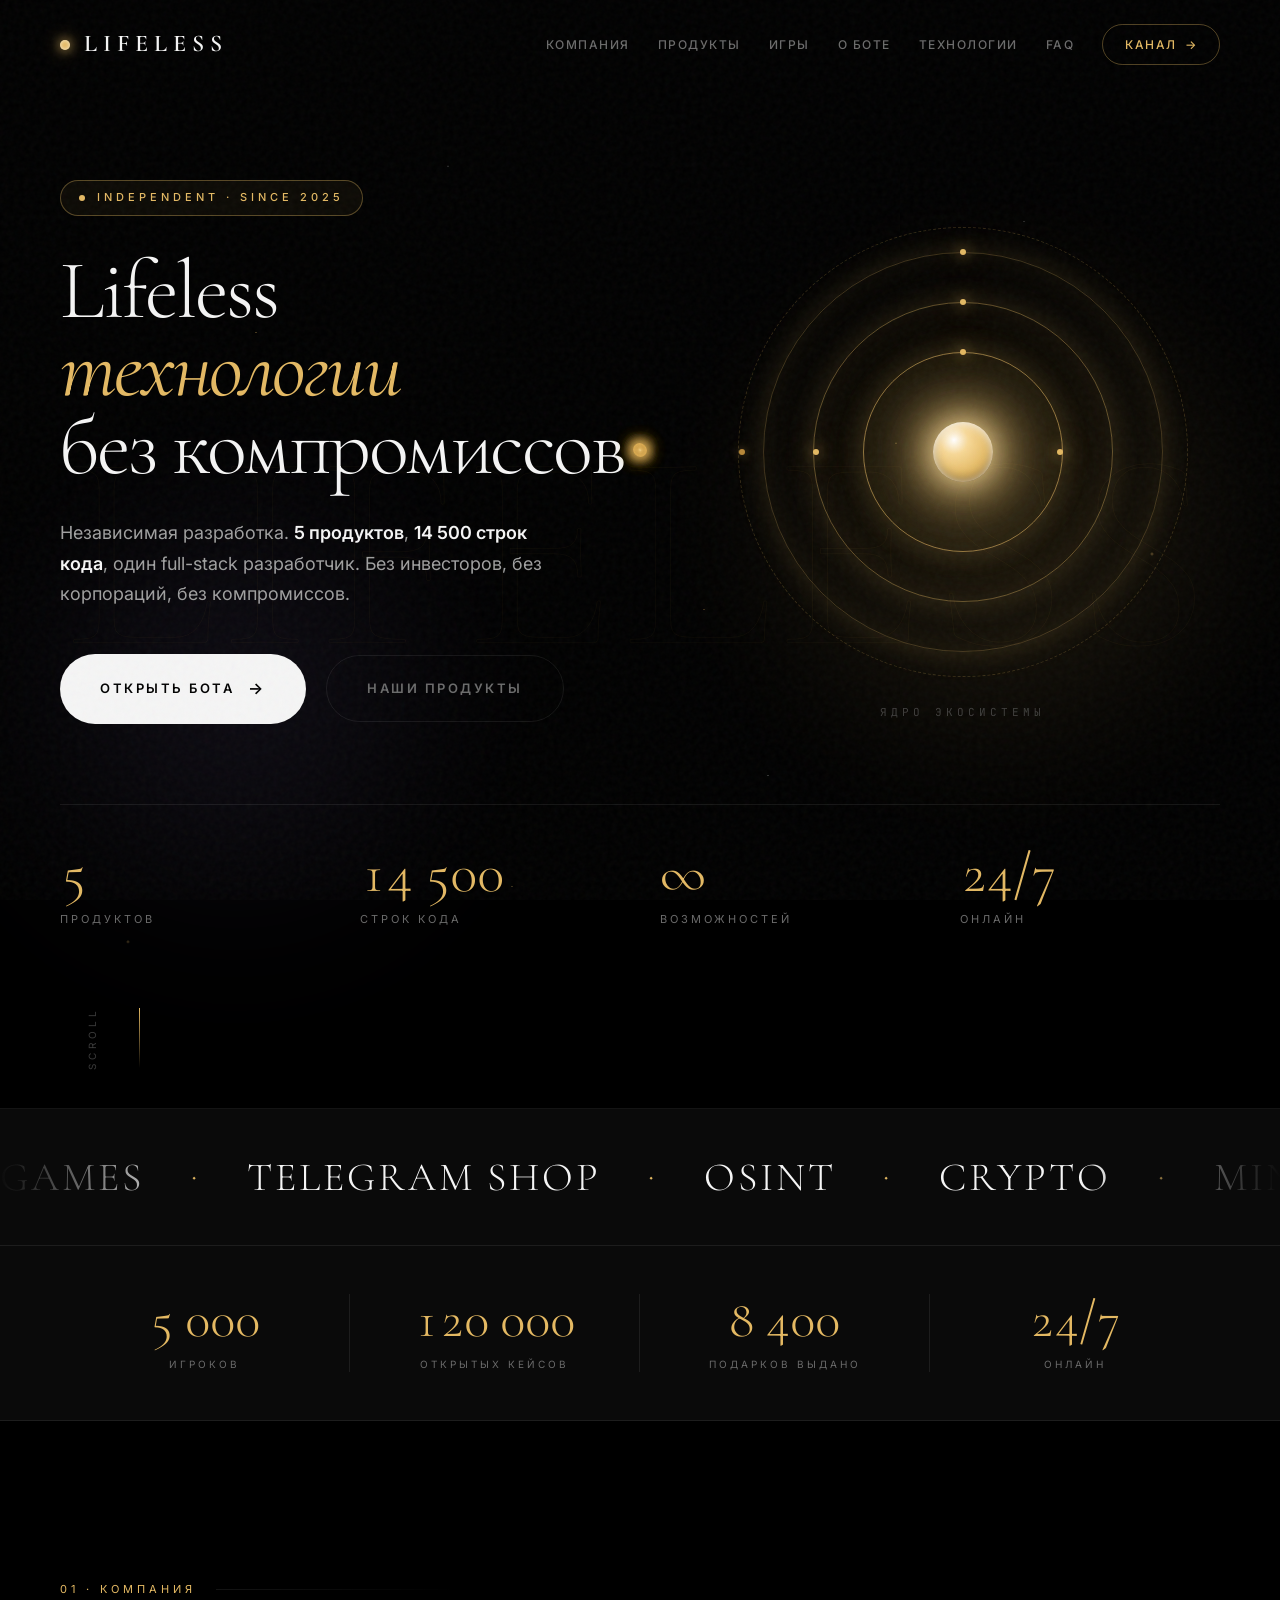
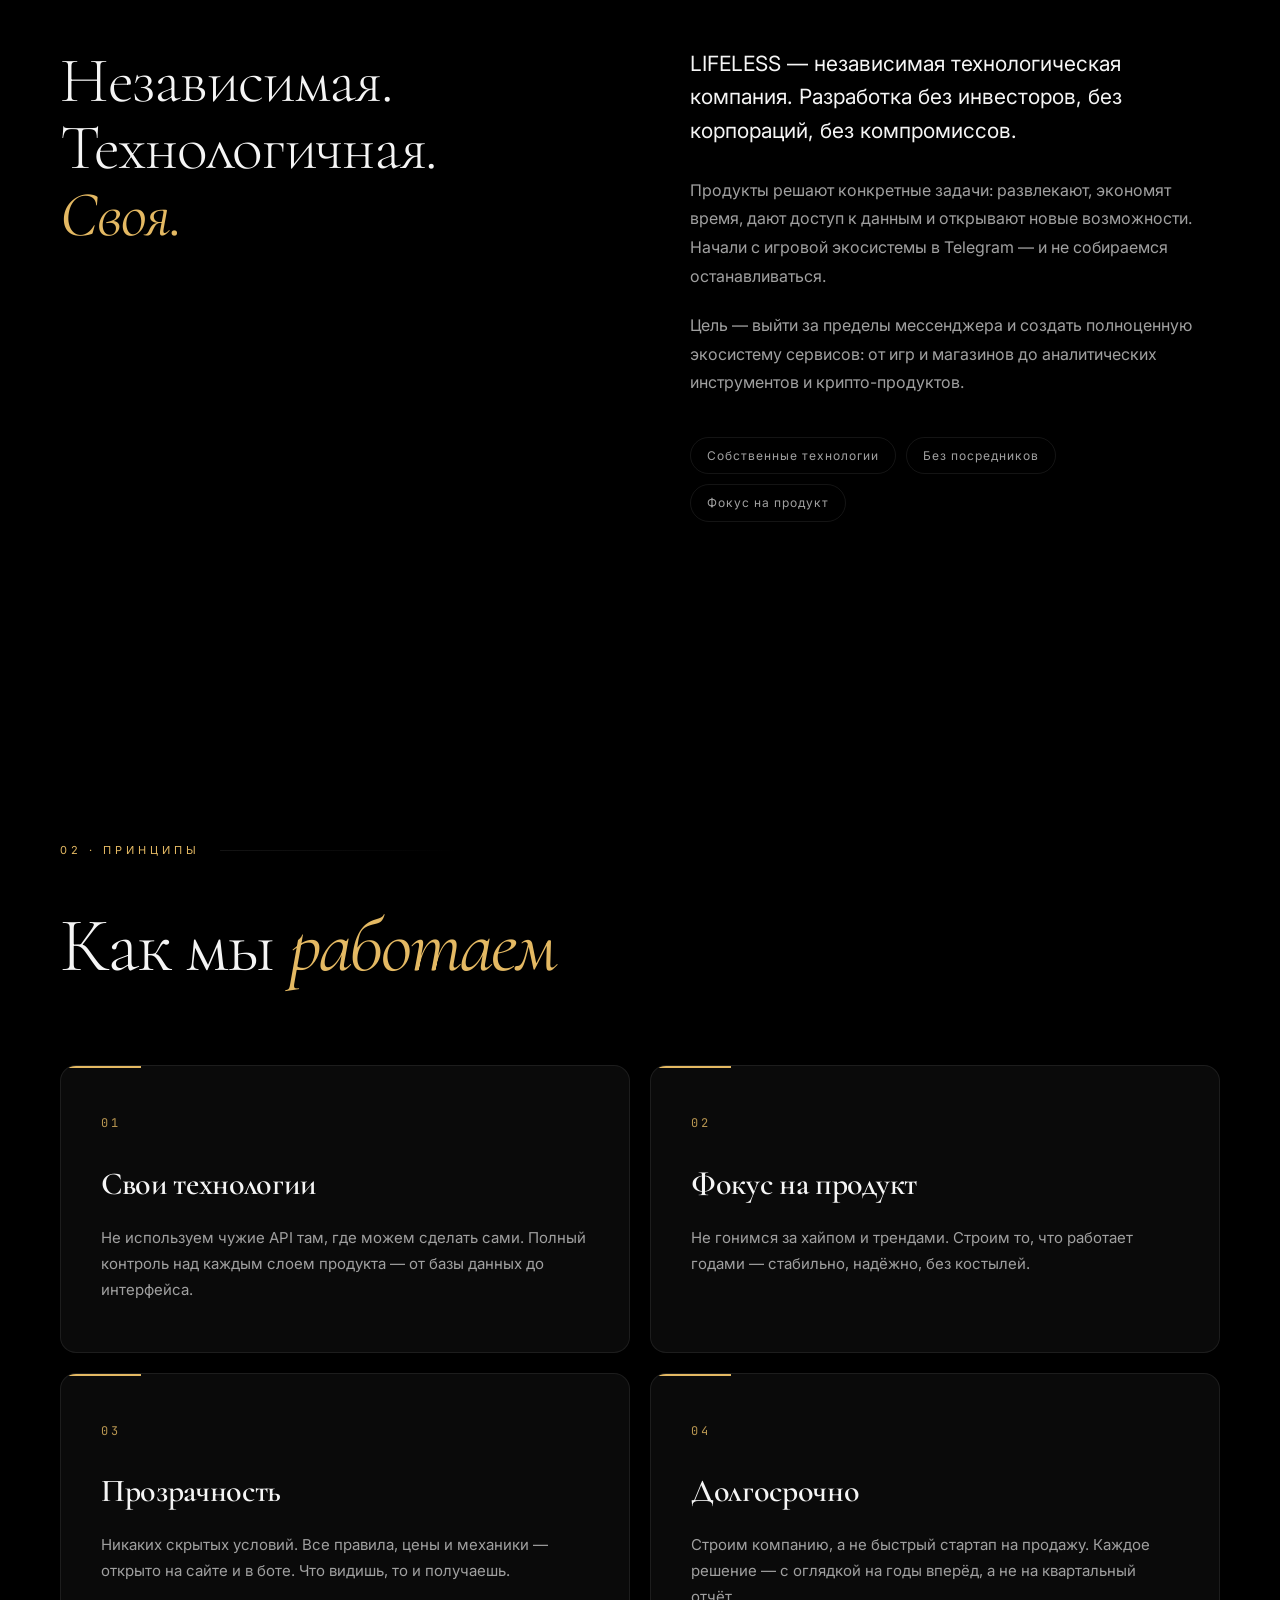
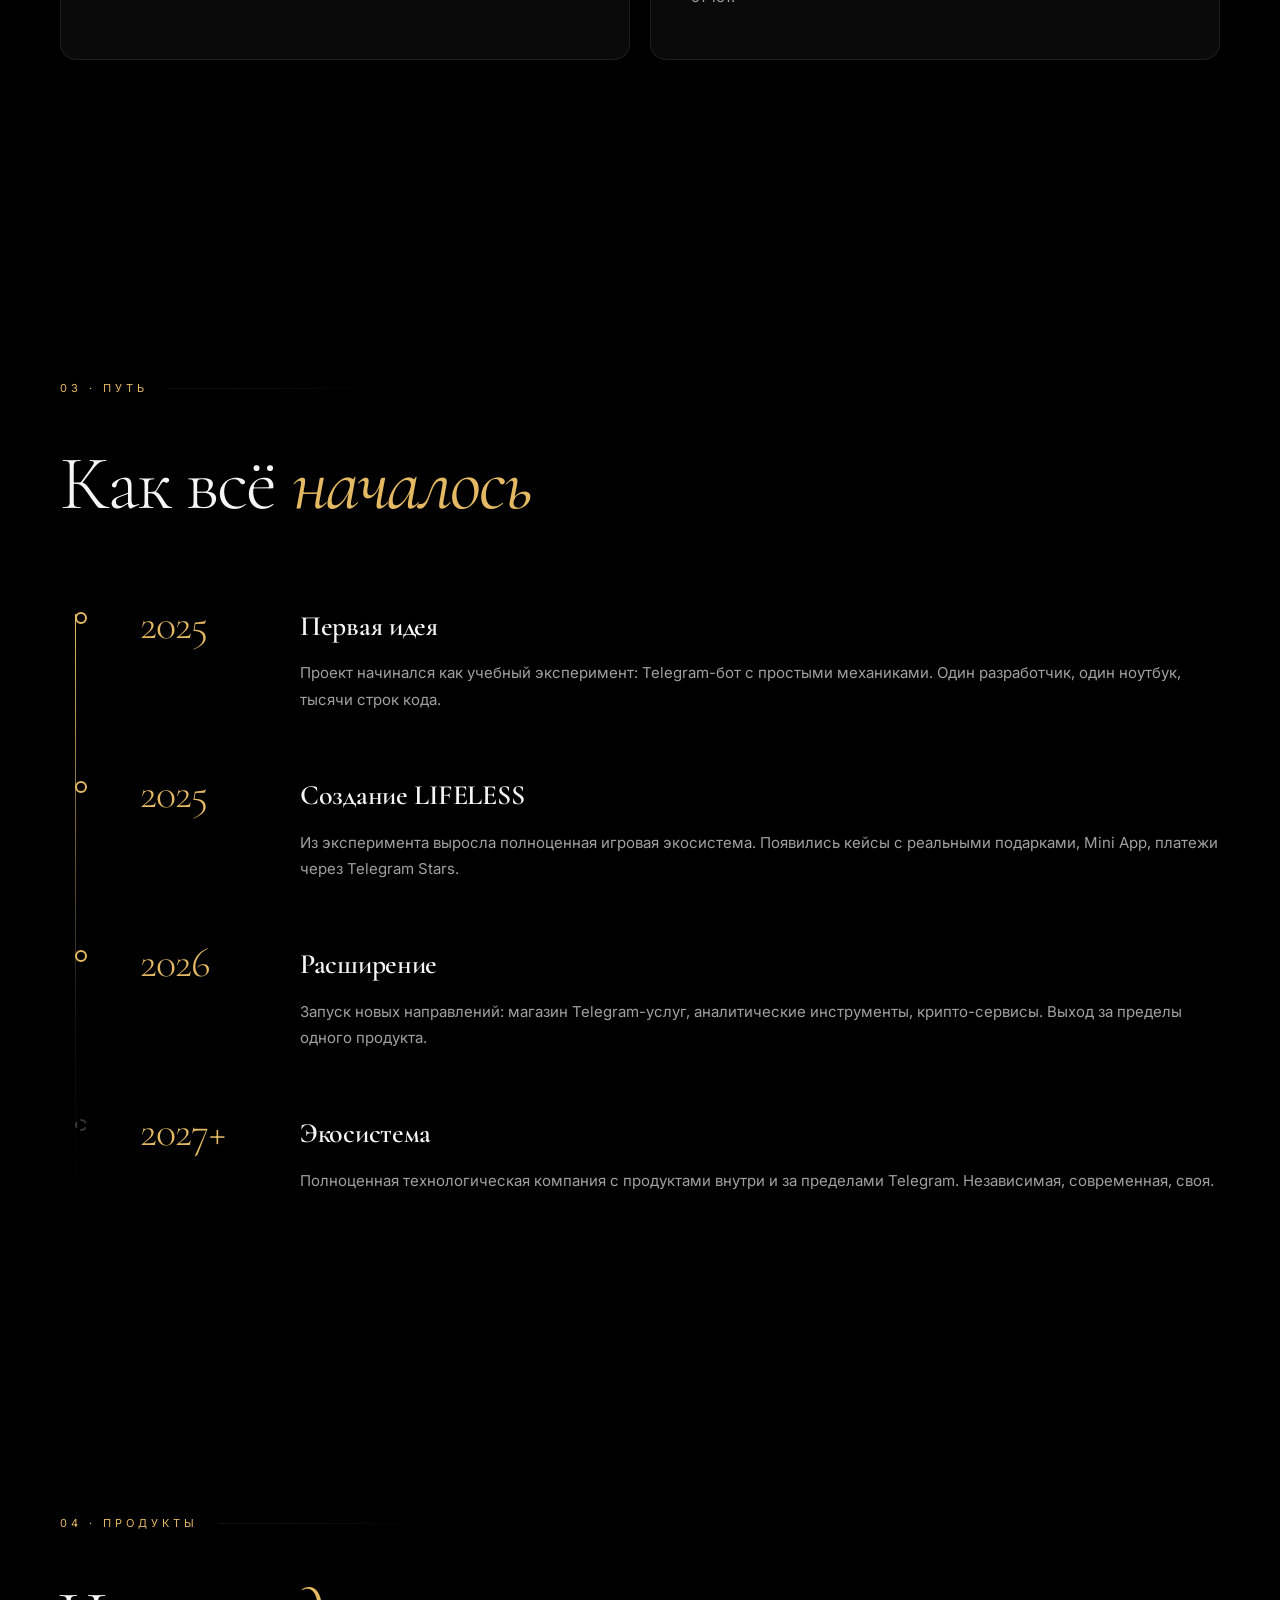
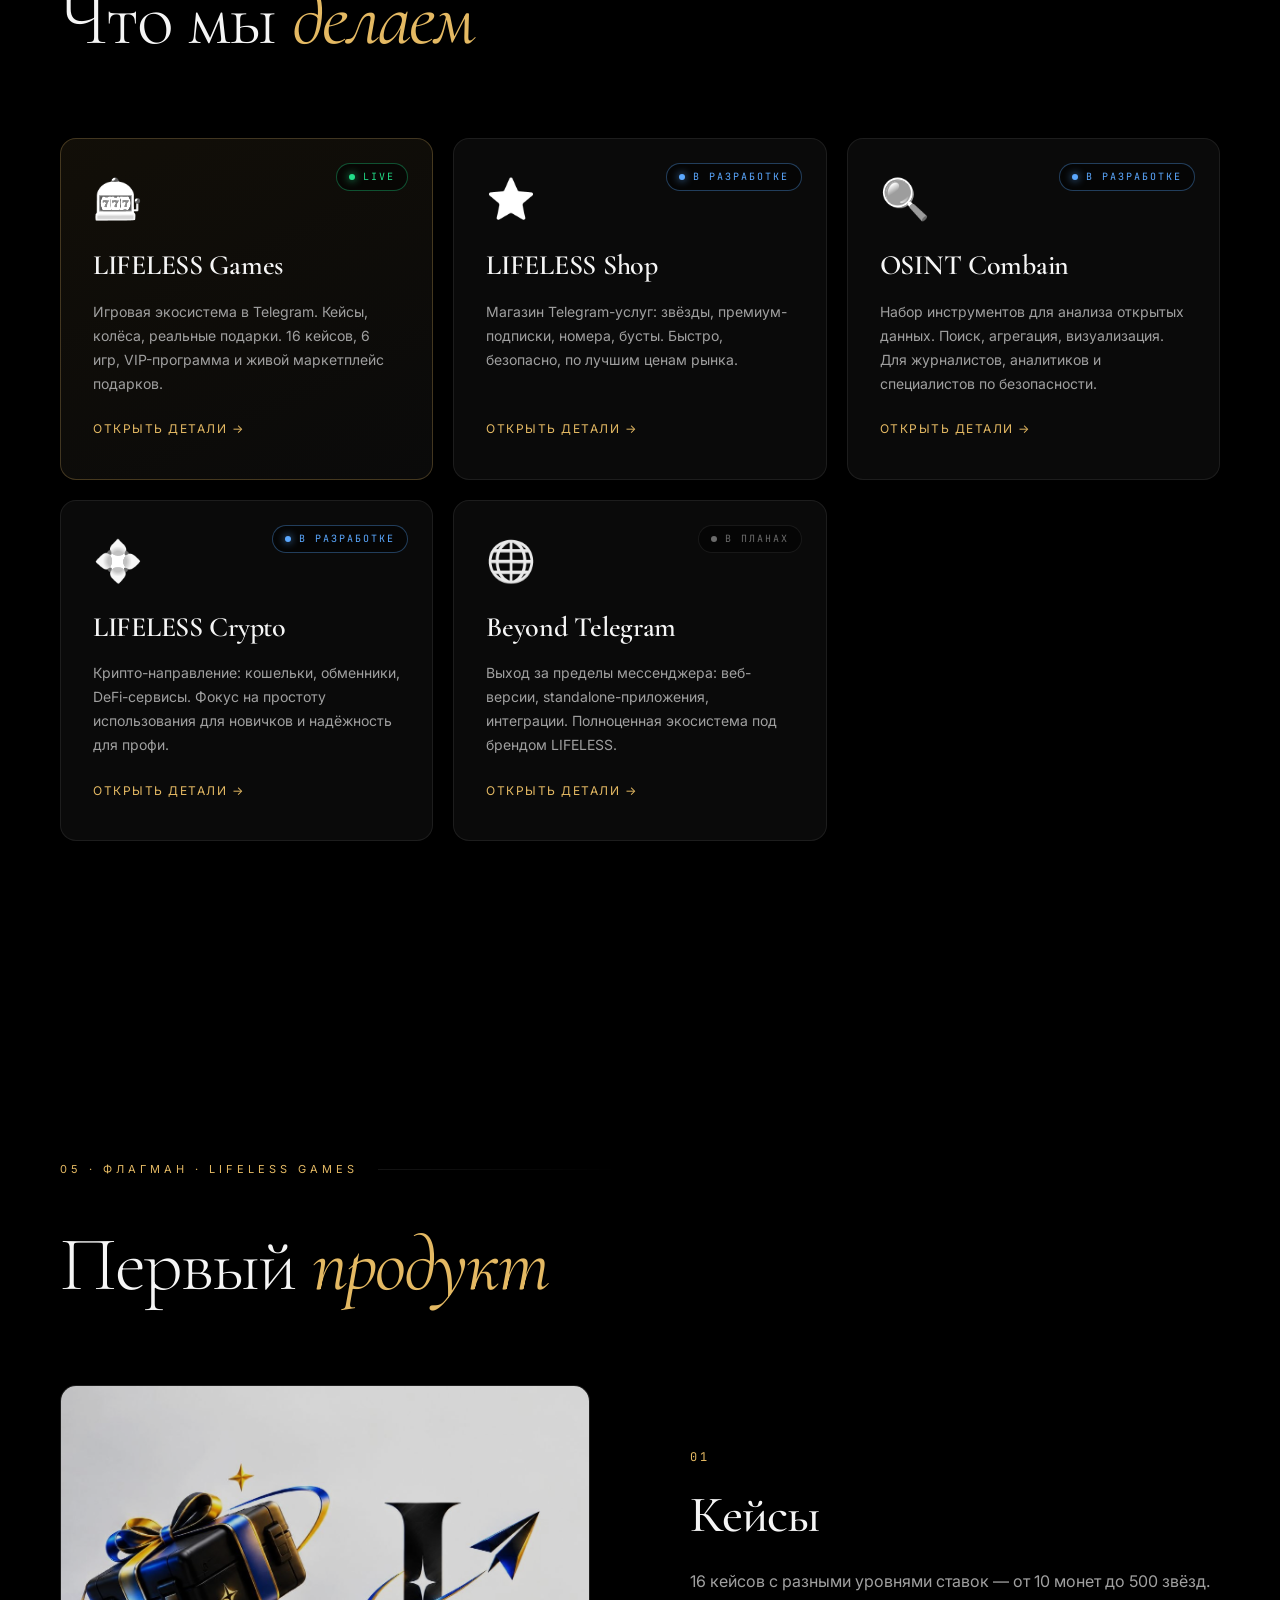
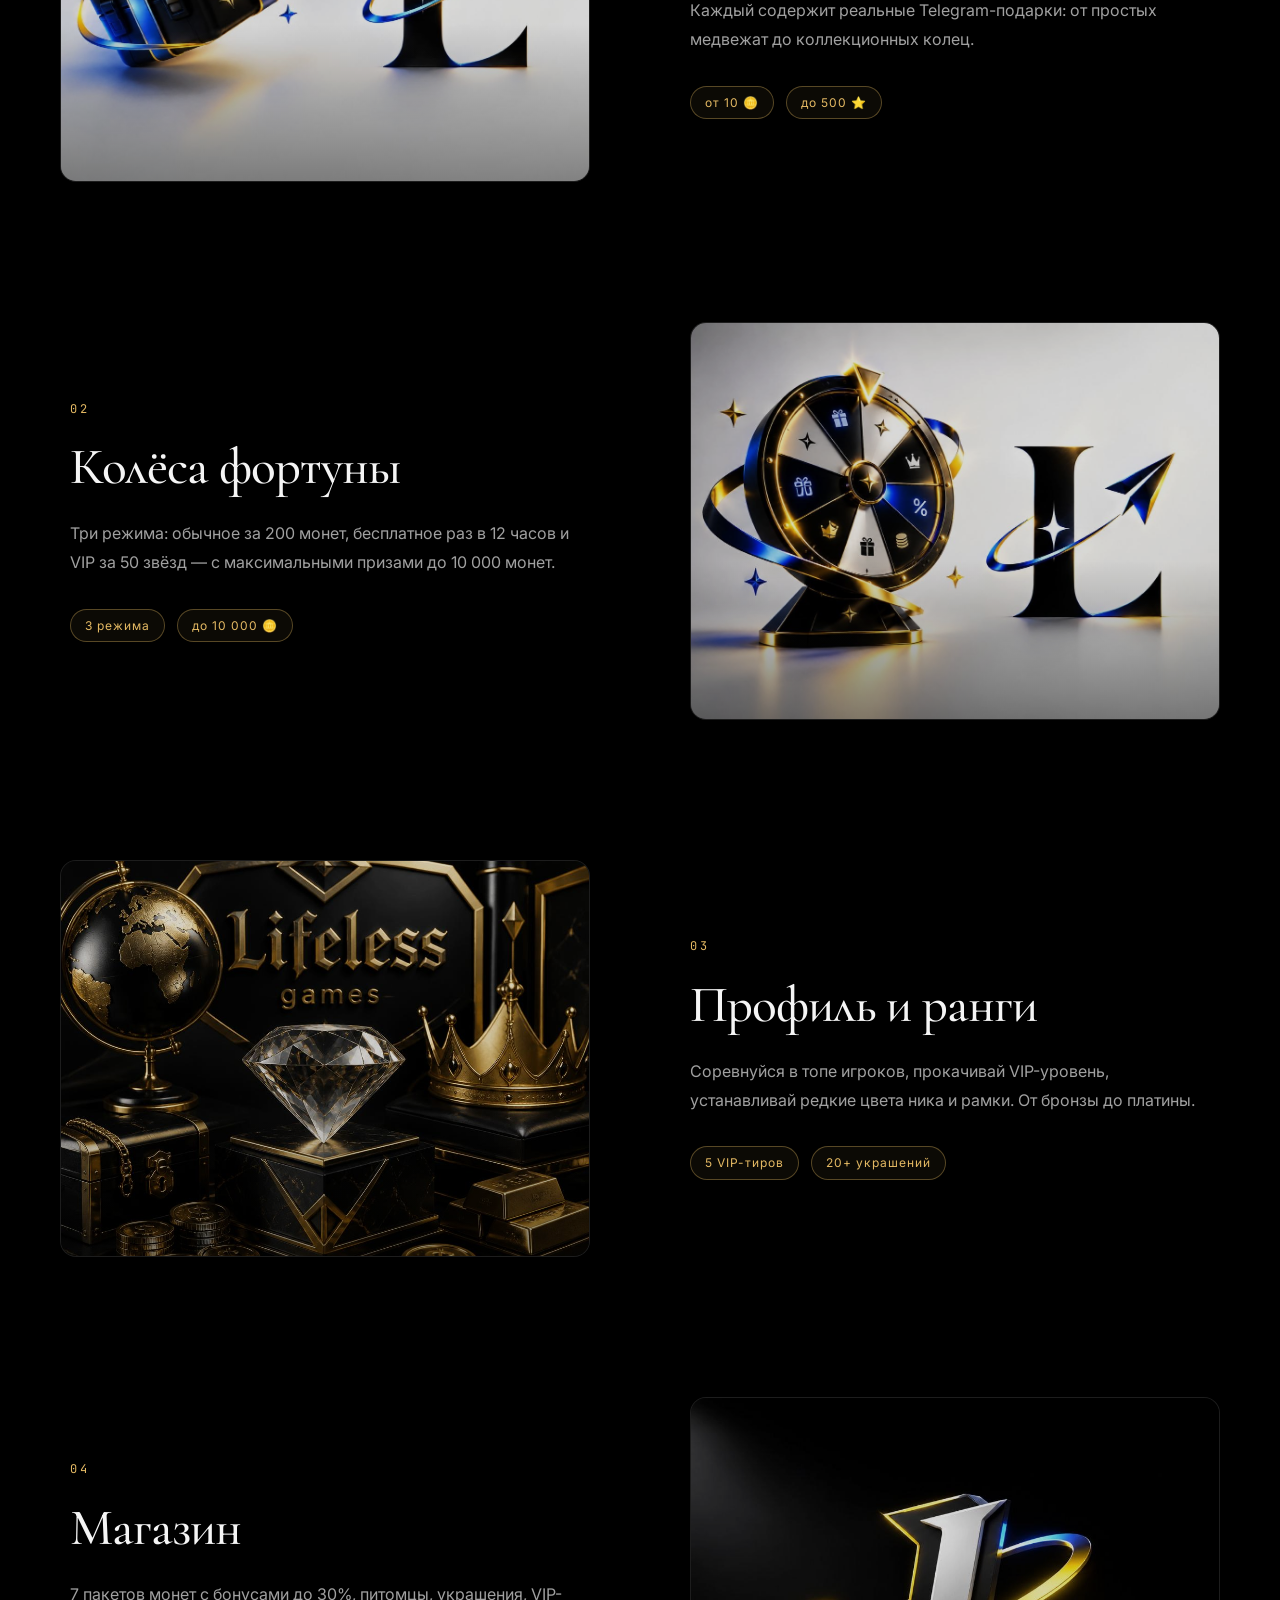
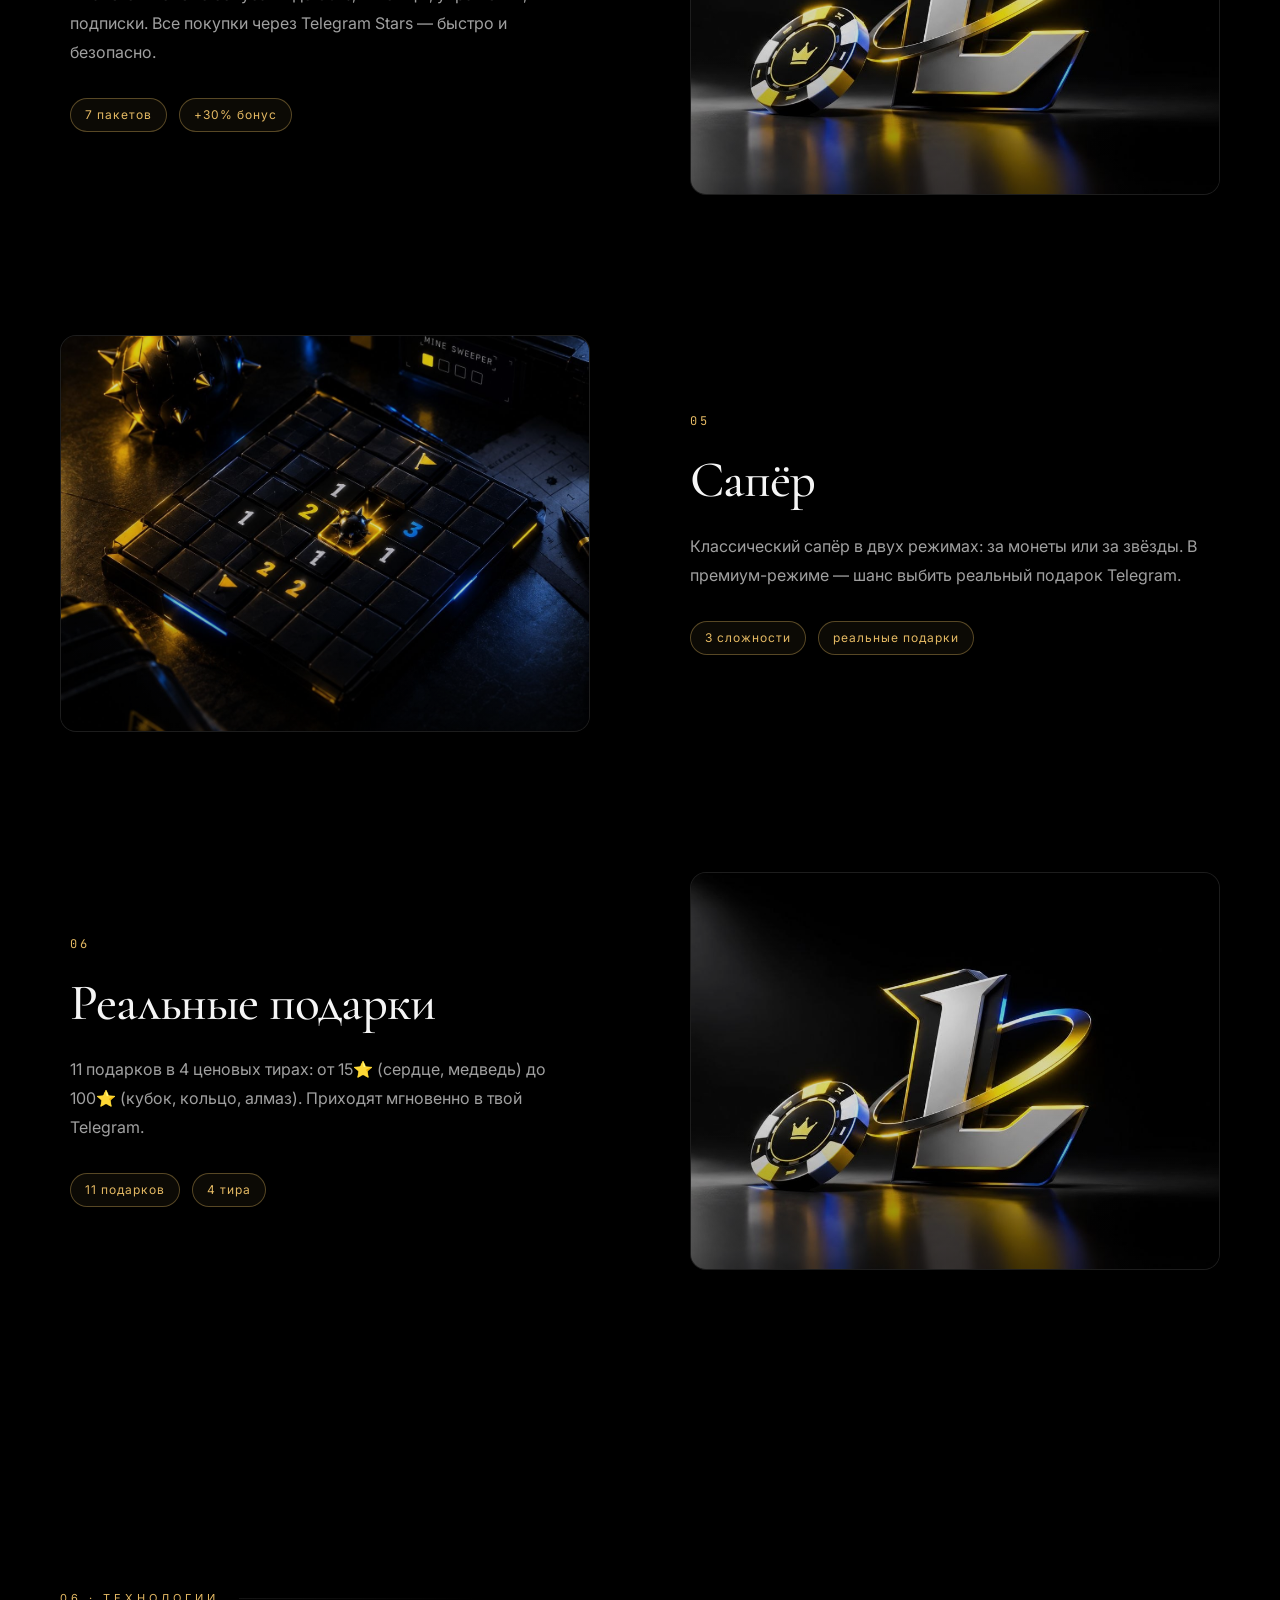
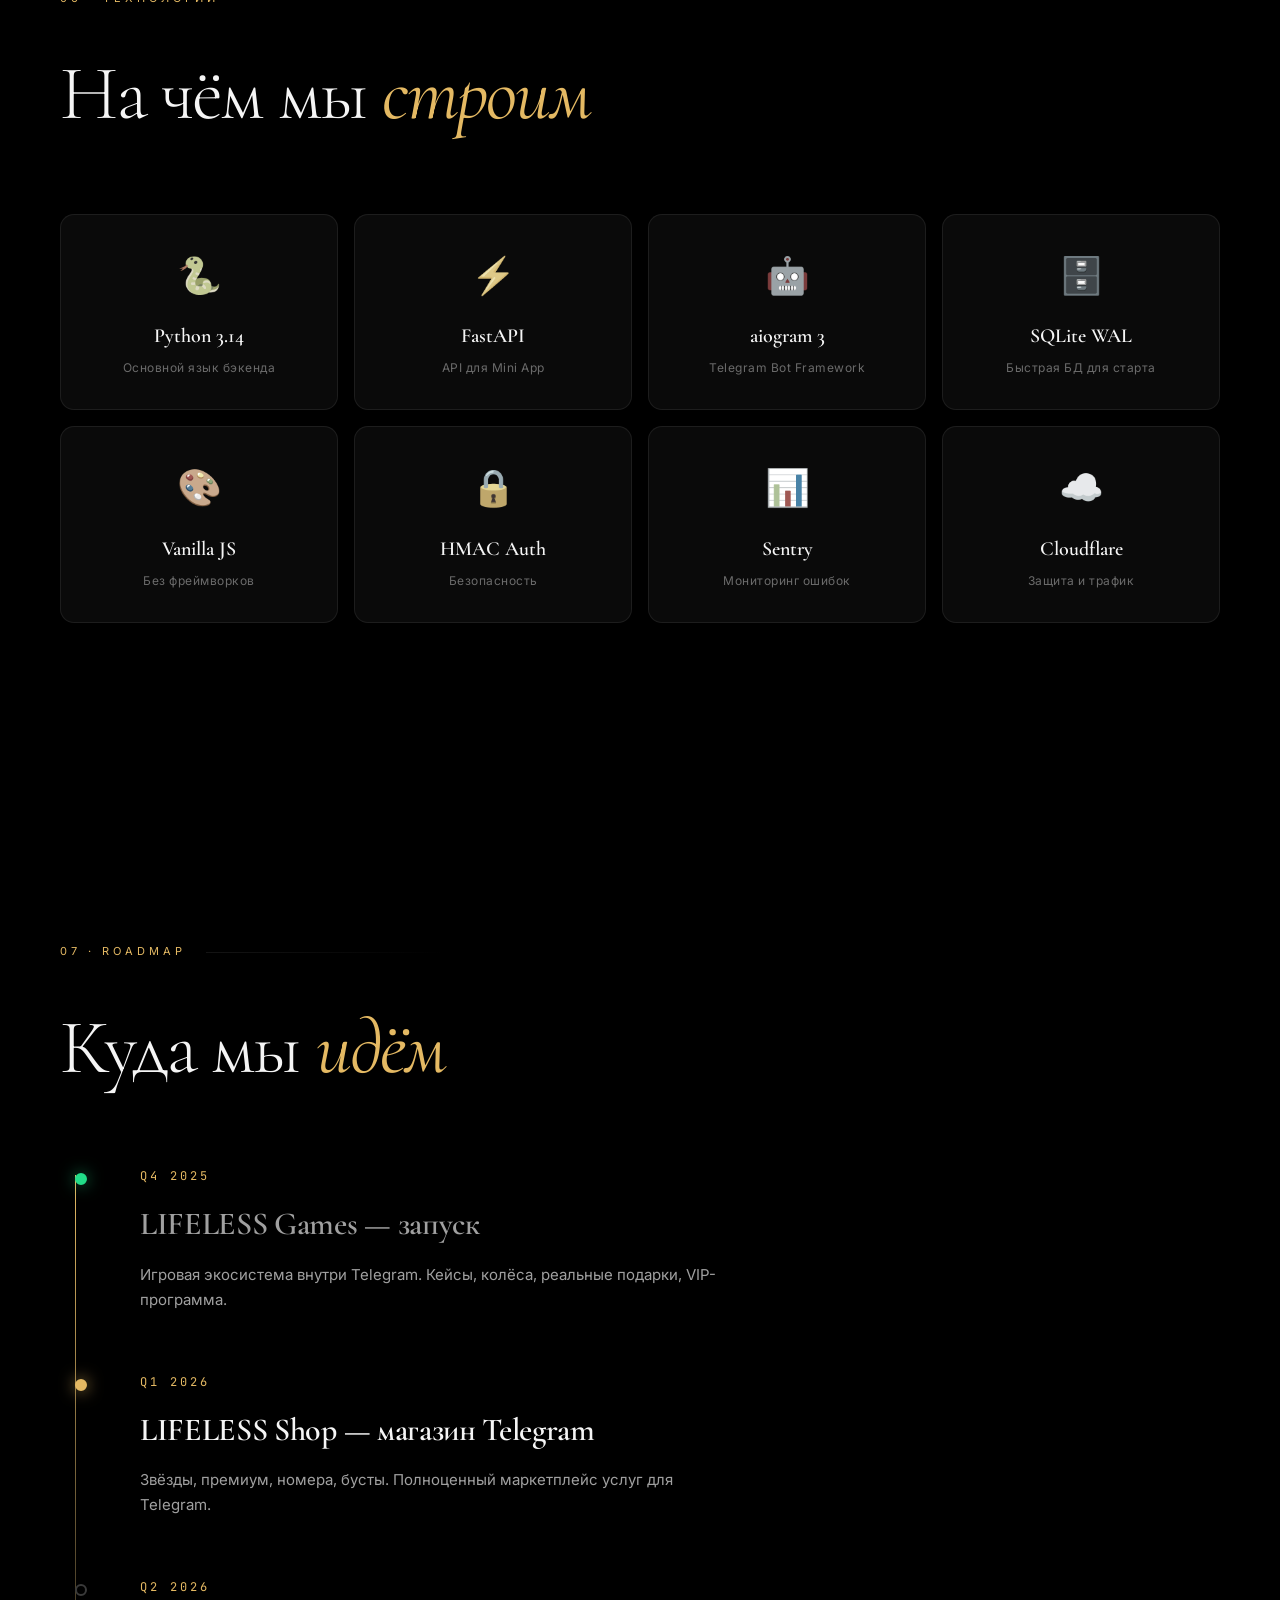
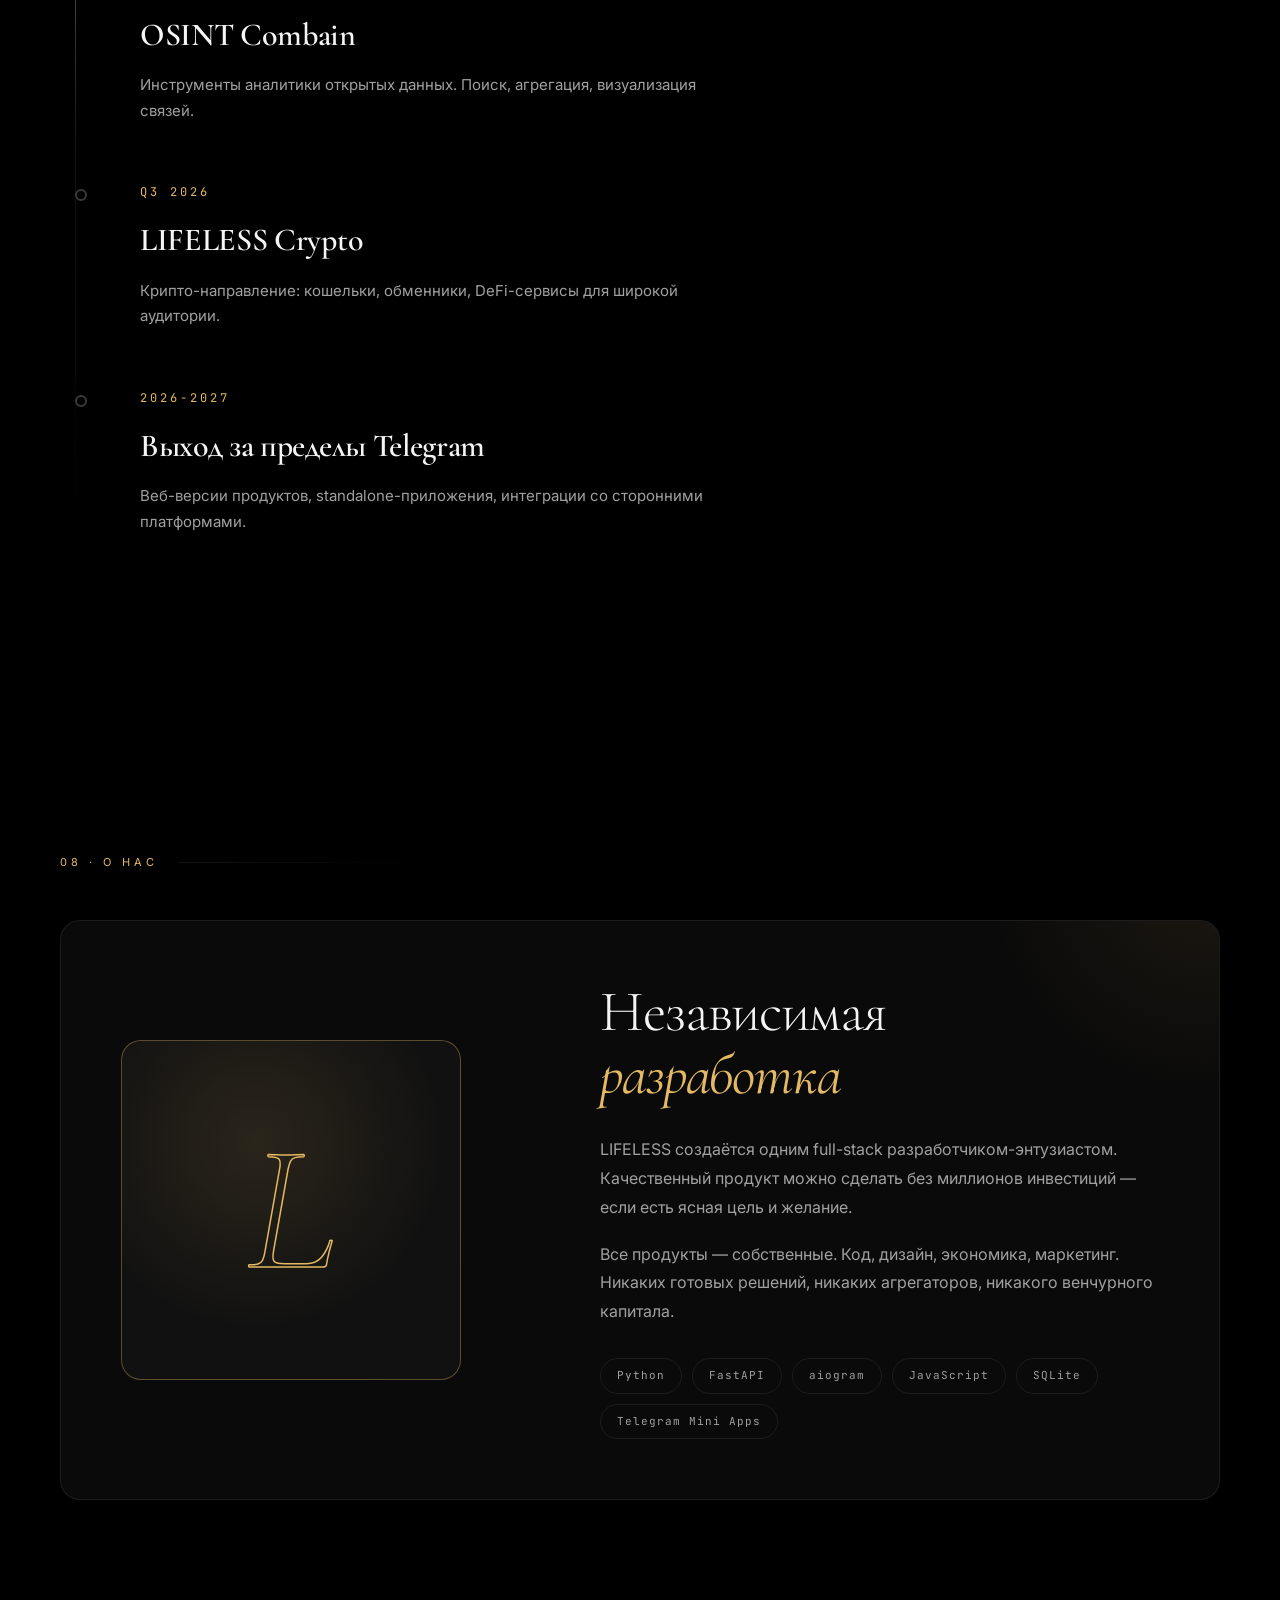
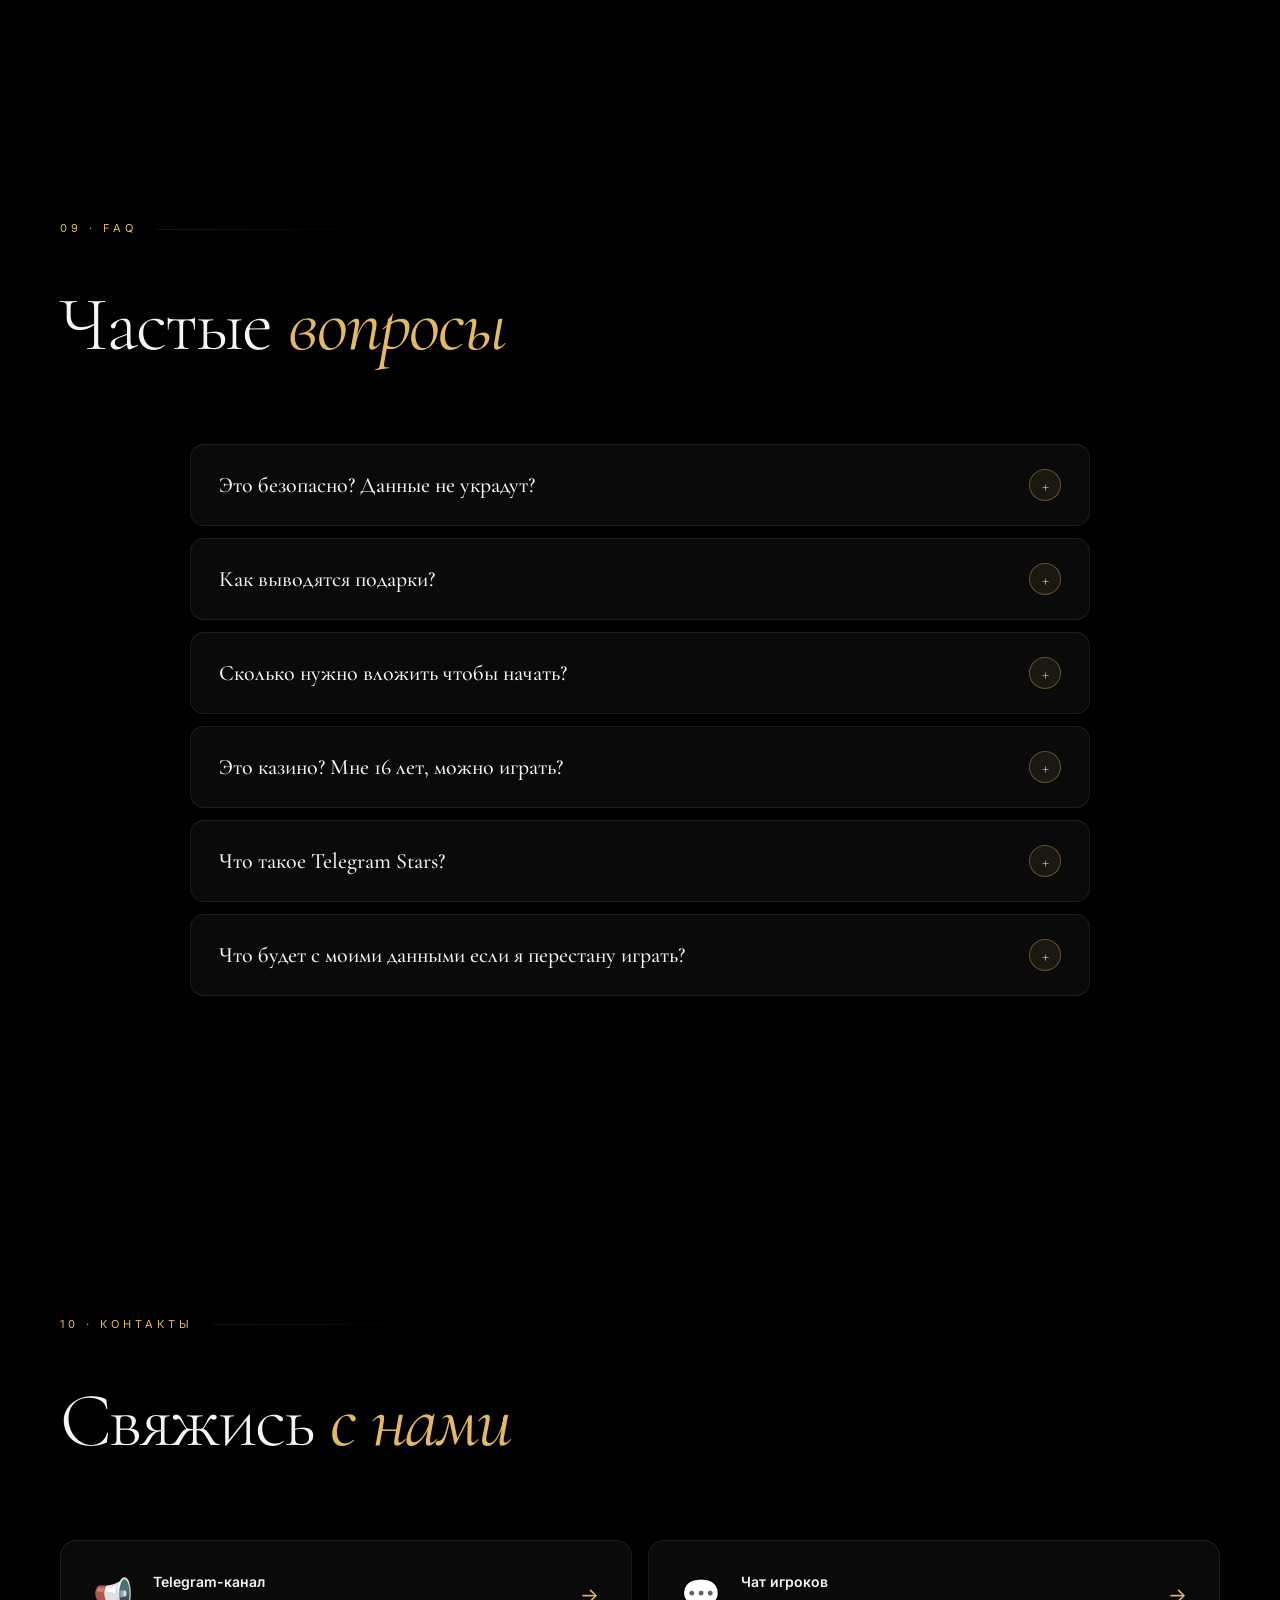
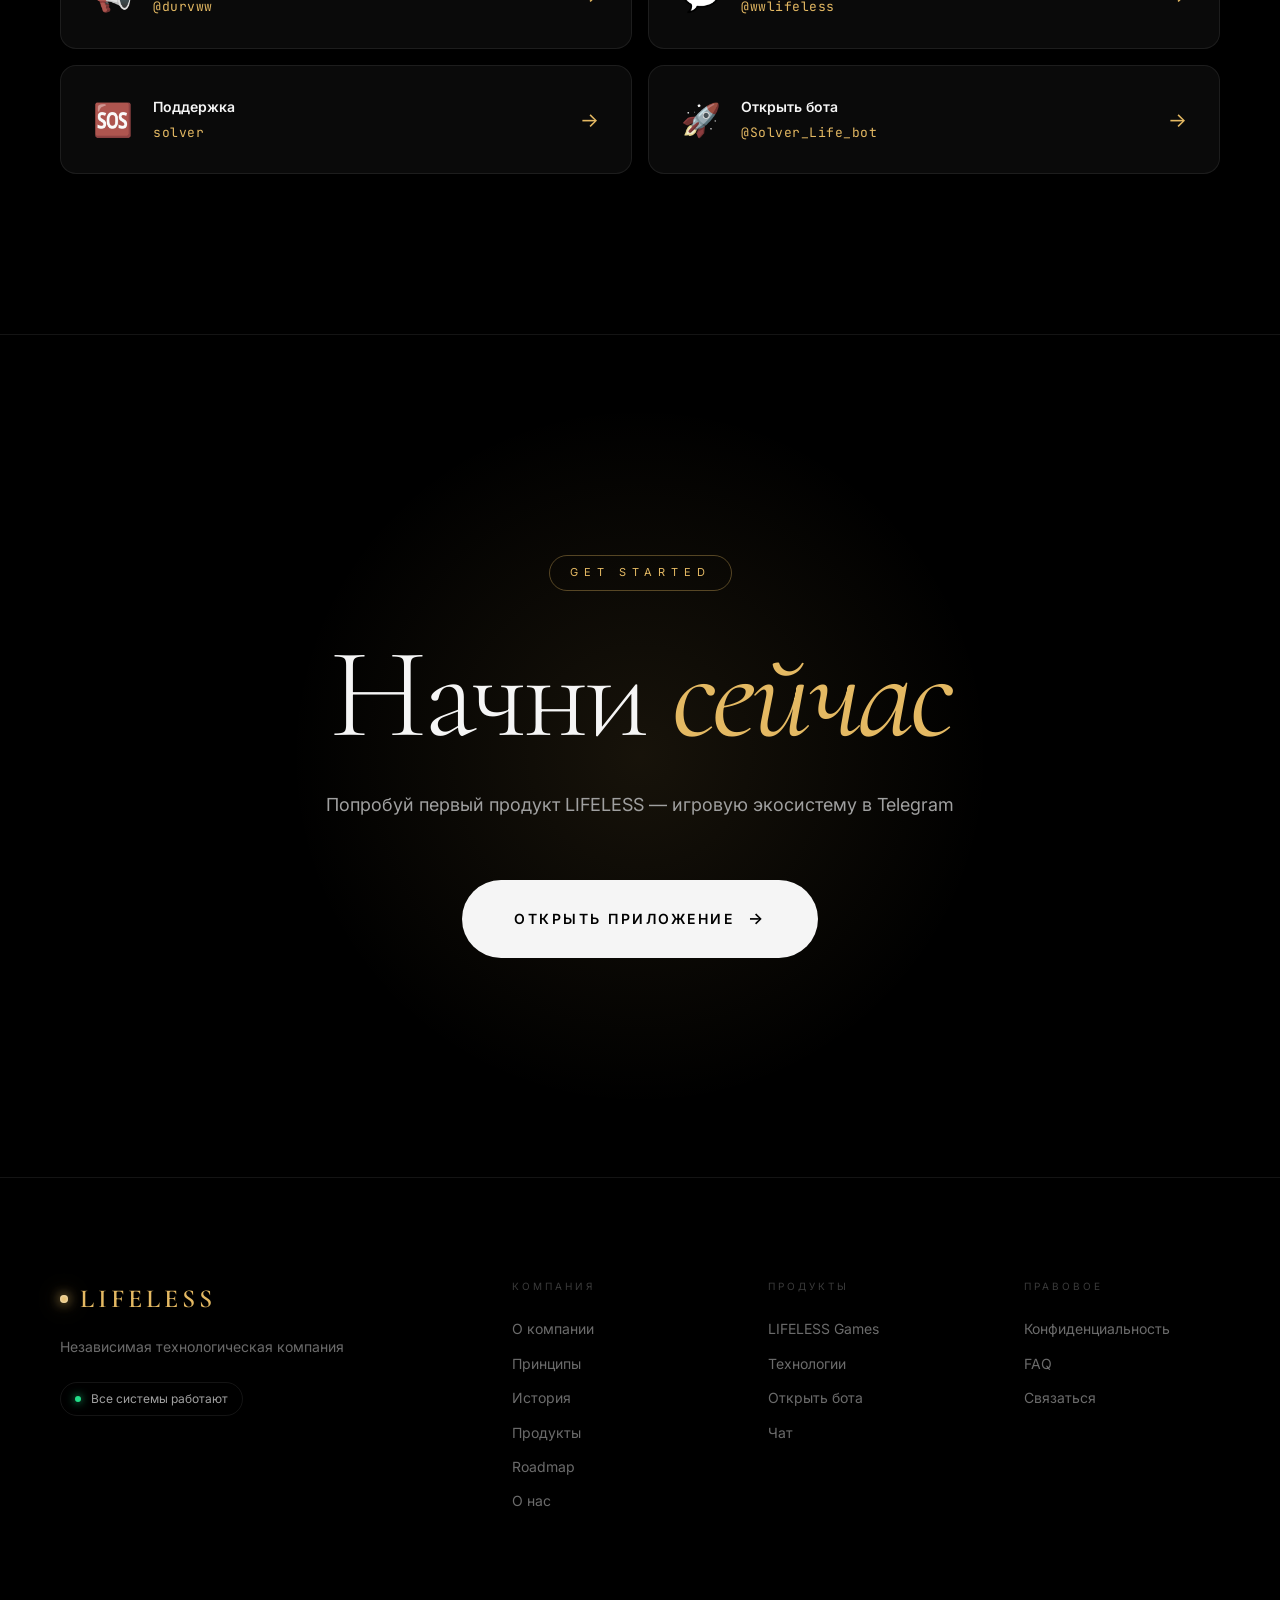
==== commit ef6531b6: "Add files via upload" ====
--- a/index.html
+++ b/index.html
@@ -338,7 +338,7 @@
     <div class="gallery-alt">
         <div class="gallery-row">
             <div class="gallery-visual clickable-img" data-img="durov1.jpg">
-                <img src="durov1.jpg" alt="Кейсы">
+                <img src="durov2.jpg" alt="Кейсы">
                 <div class="zoom-hint">⤢</div>
             </div>
             <div class="gallery-info">
@@ -354,7 +354,7 @@
 
         <div class="gallery-row reverse">
             <div class="gallery-visual clickable-img" data-img="durov2.jpg">
-                <img src="durov2.jpg" alt="Колёса">
+                <img src="durov1.jpg" alt="Колёса">
                 <div class="zoom-hint">⤢</div>
             </div>
             <div class="gallery-info">
@@ -370,7 +370,7 @@
 
         <div class="gallery-row">
             <div class="gallery-visual clickable-img" data-img="durov3.jpg">
-                <img src="durov3.jpg" alt="Профиль">
+                <img src="durov10.jpg" alt="Профиль">
                 <div class="zoom-hint">⤢</div>
             </div>
             <div class="gallery-info">
@@ -386,7 +386,7 @@
 
         <div class="gallery-row reverse">
             <div class="gallery-visual clickable-img" data-img="durov5.jpg">
-                <img src="durov5.jpg" alt="Магазин">
+                <img src="durov7.jpg" alt="Магазин">
                 <div class="zoom-hint">⤢</div>
             </div>
             <div class="gallery-info">
@@ -402,7 +402,7 @@
 
         <div class="gallery-row">
             <div class="gallery-visual clickable-img" data-img="durov6.jpg">
-                <img src="durov6.jpg" alt="Сапёр">
+                <img src="durov9.jpg" alt="Сапёр">
                 <div class="zoom-hint">⤢</div>
             </div>
             <div class="gallery-info">
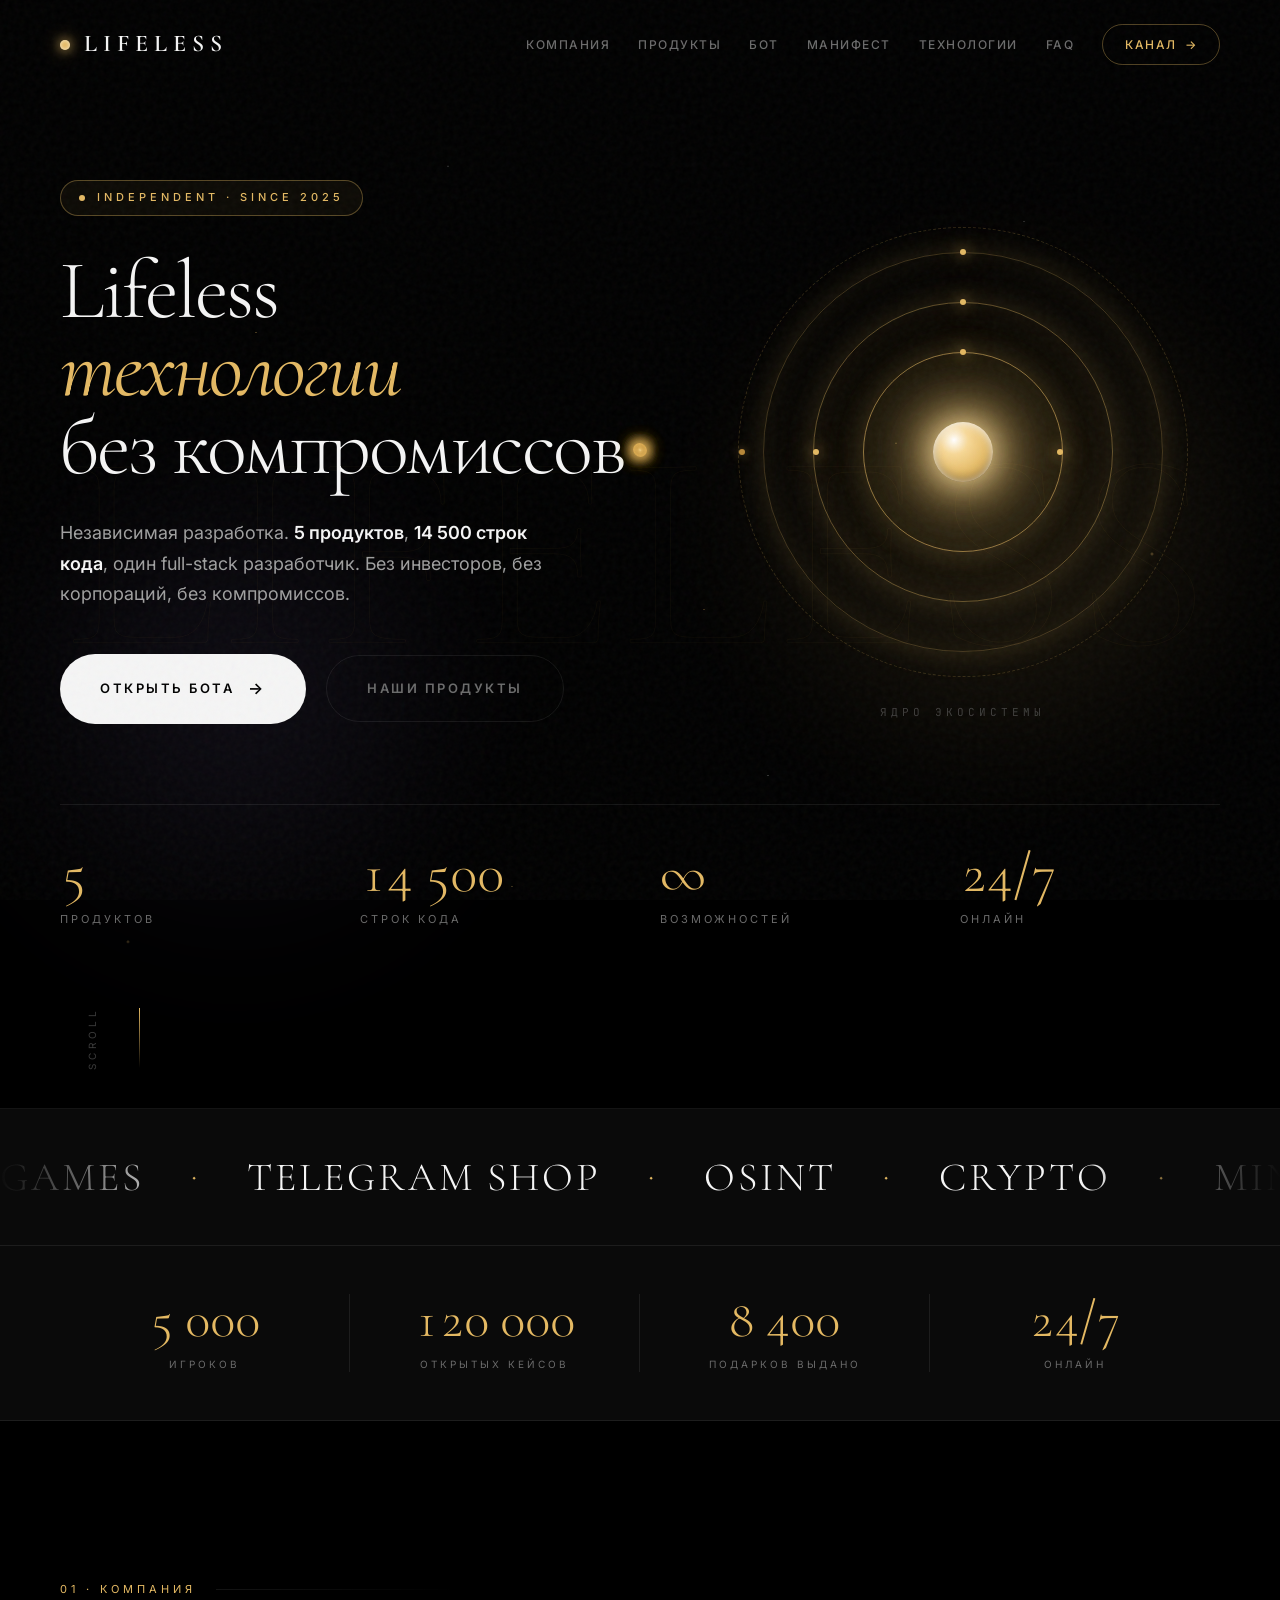
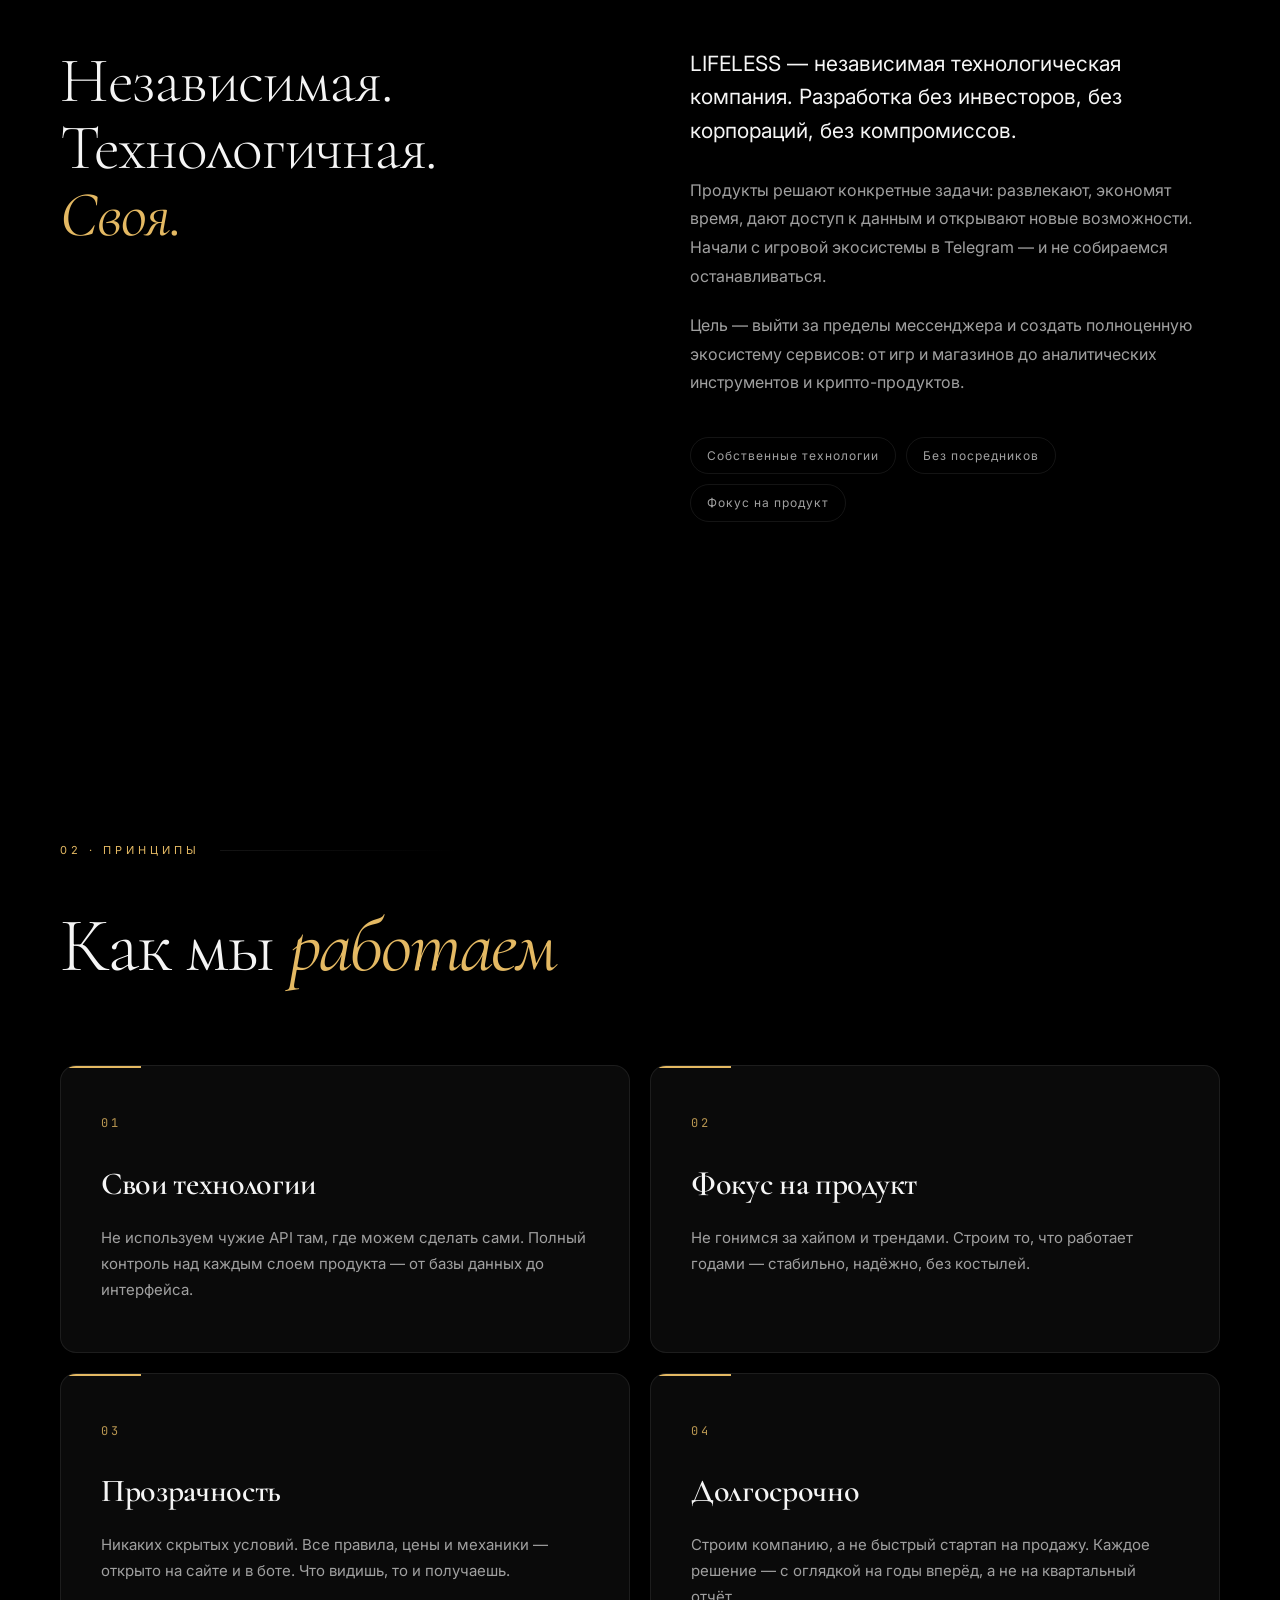
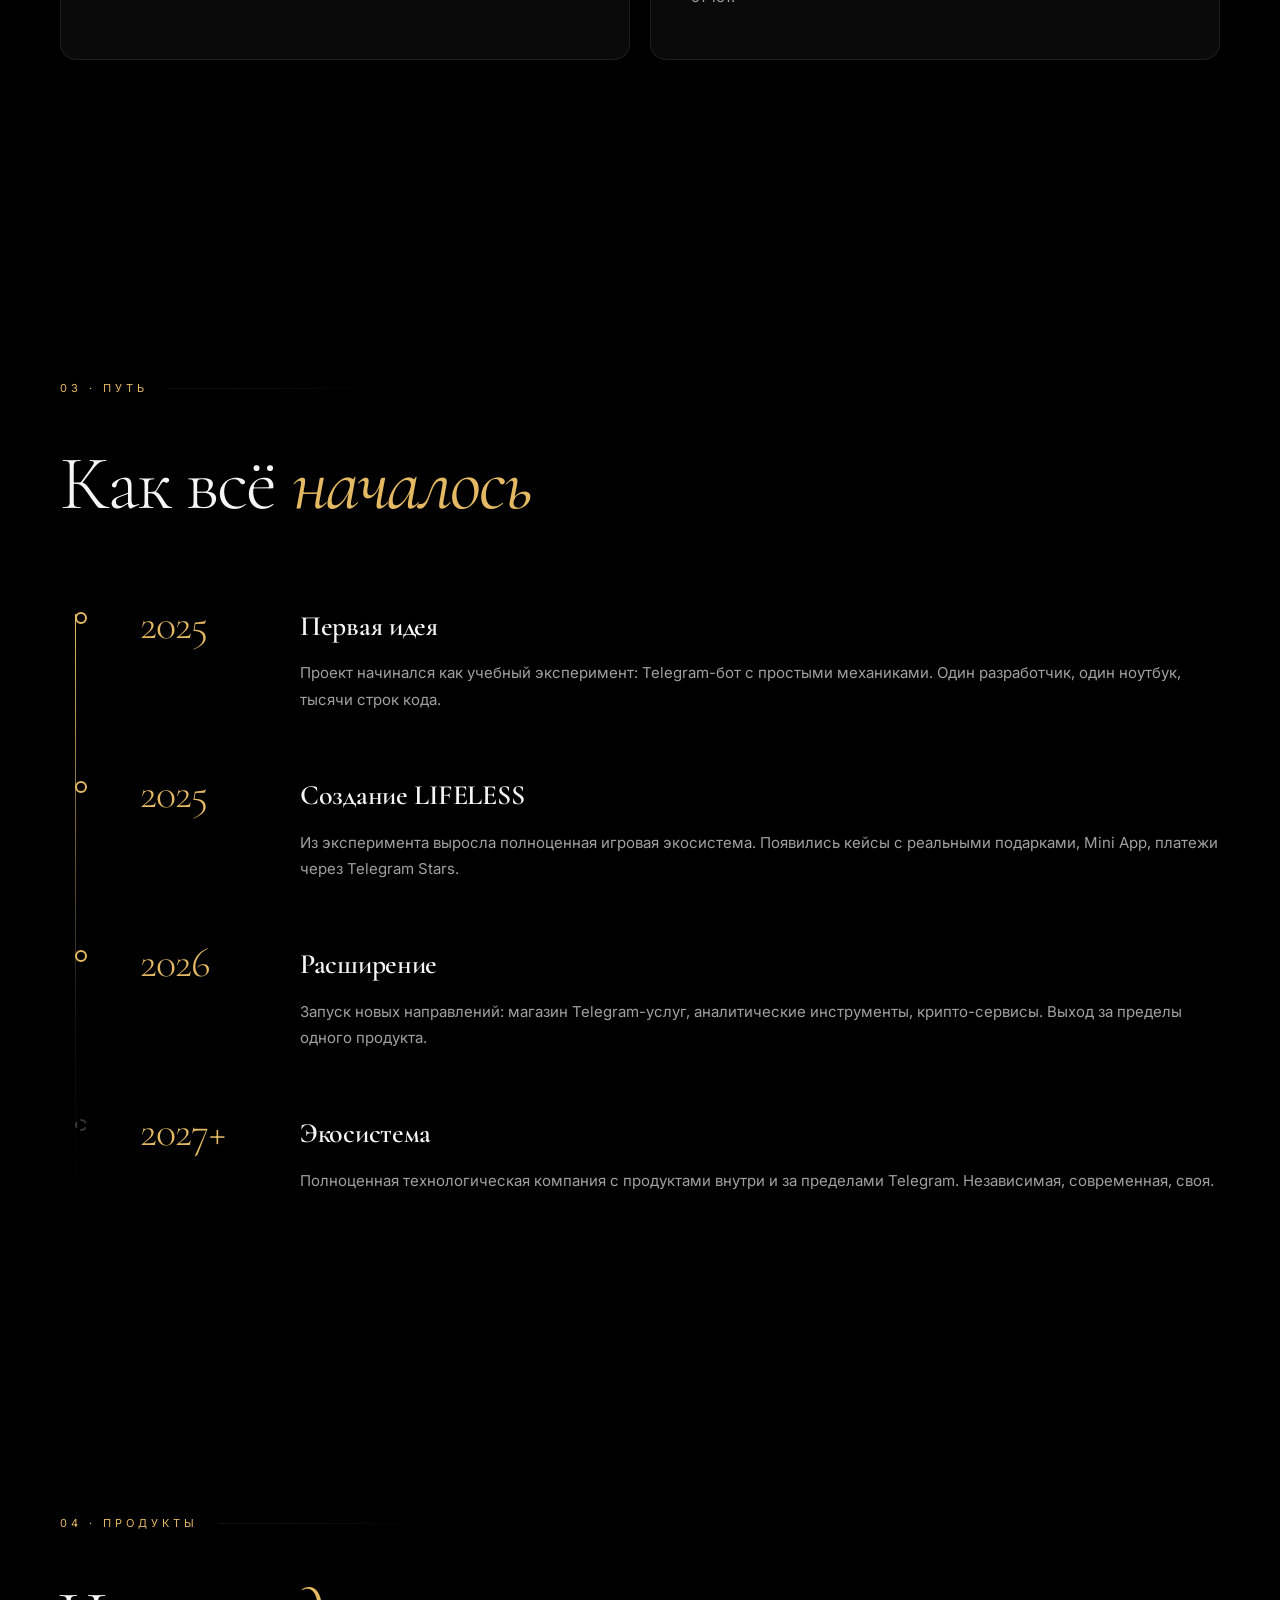
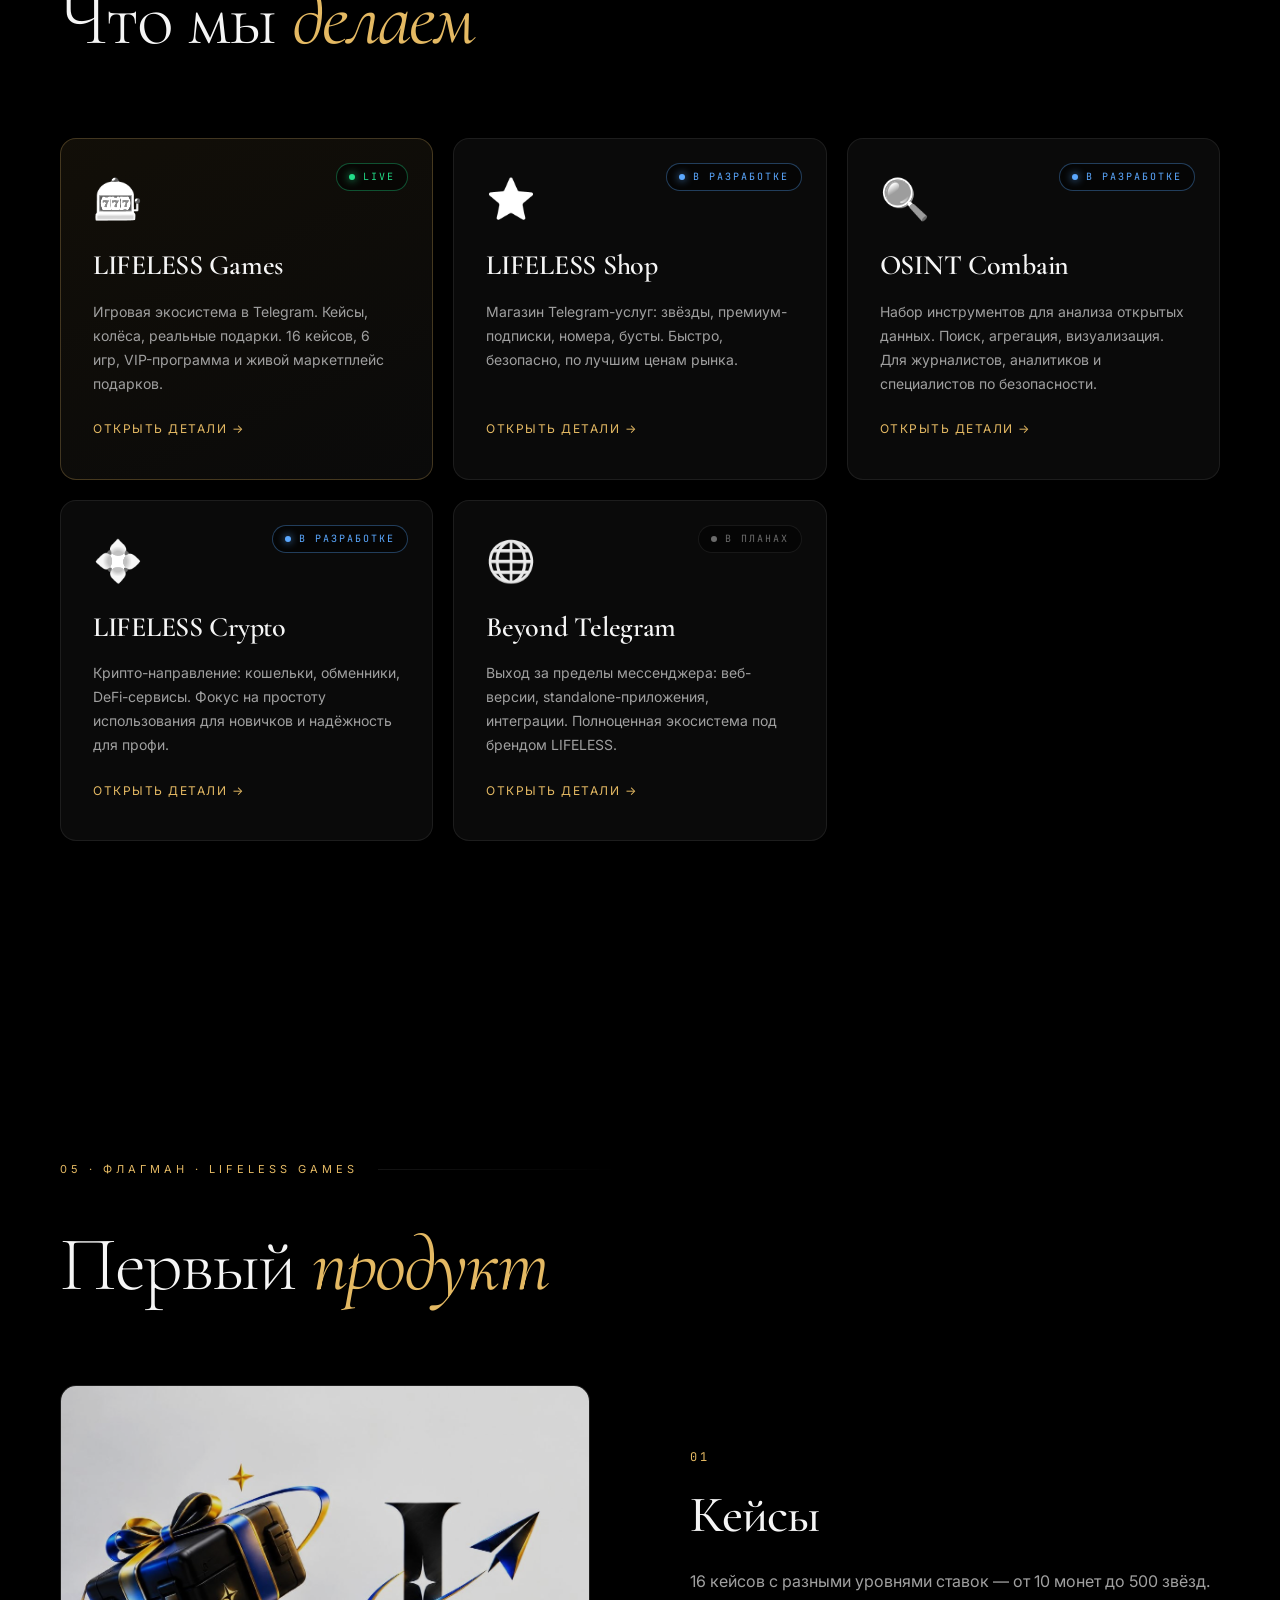
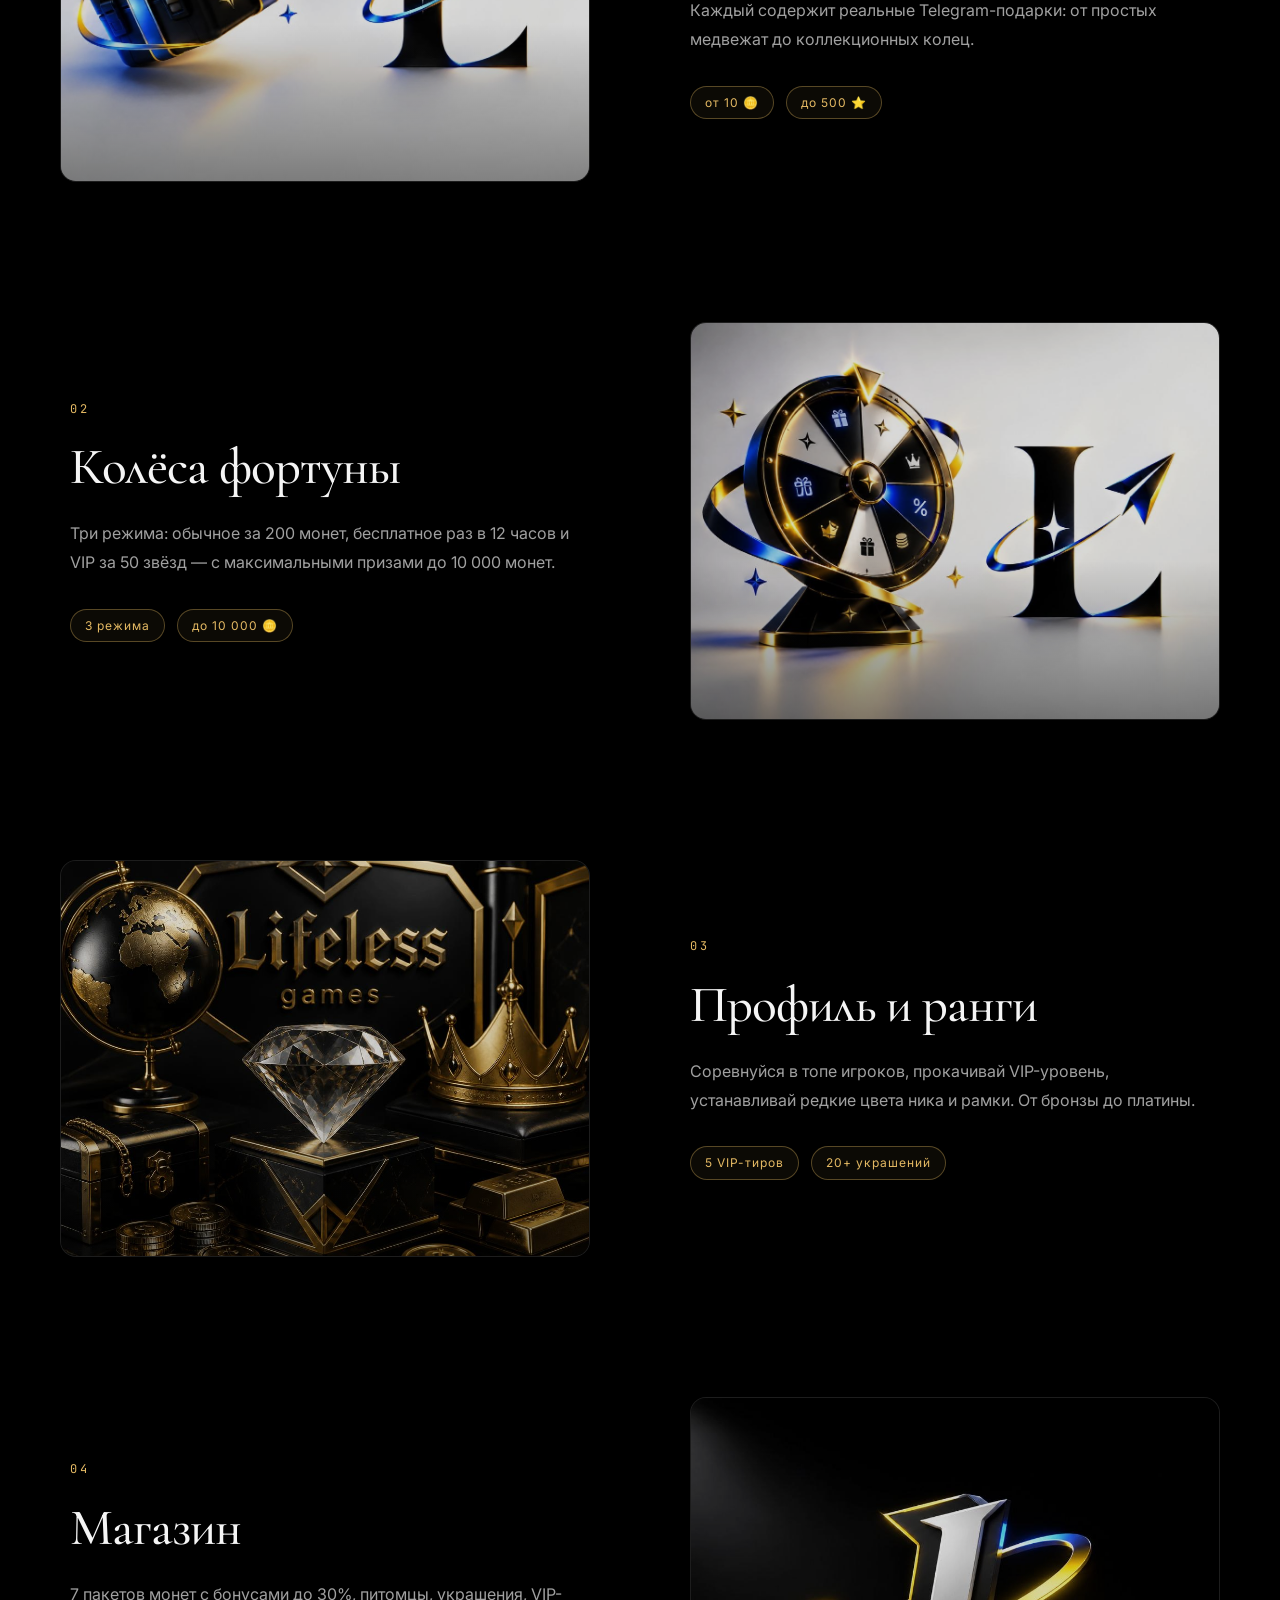
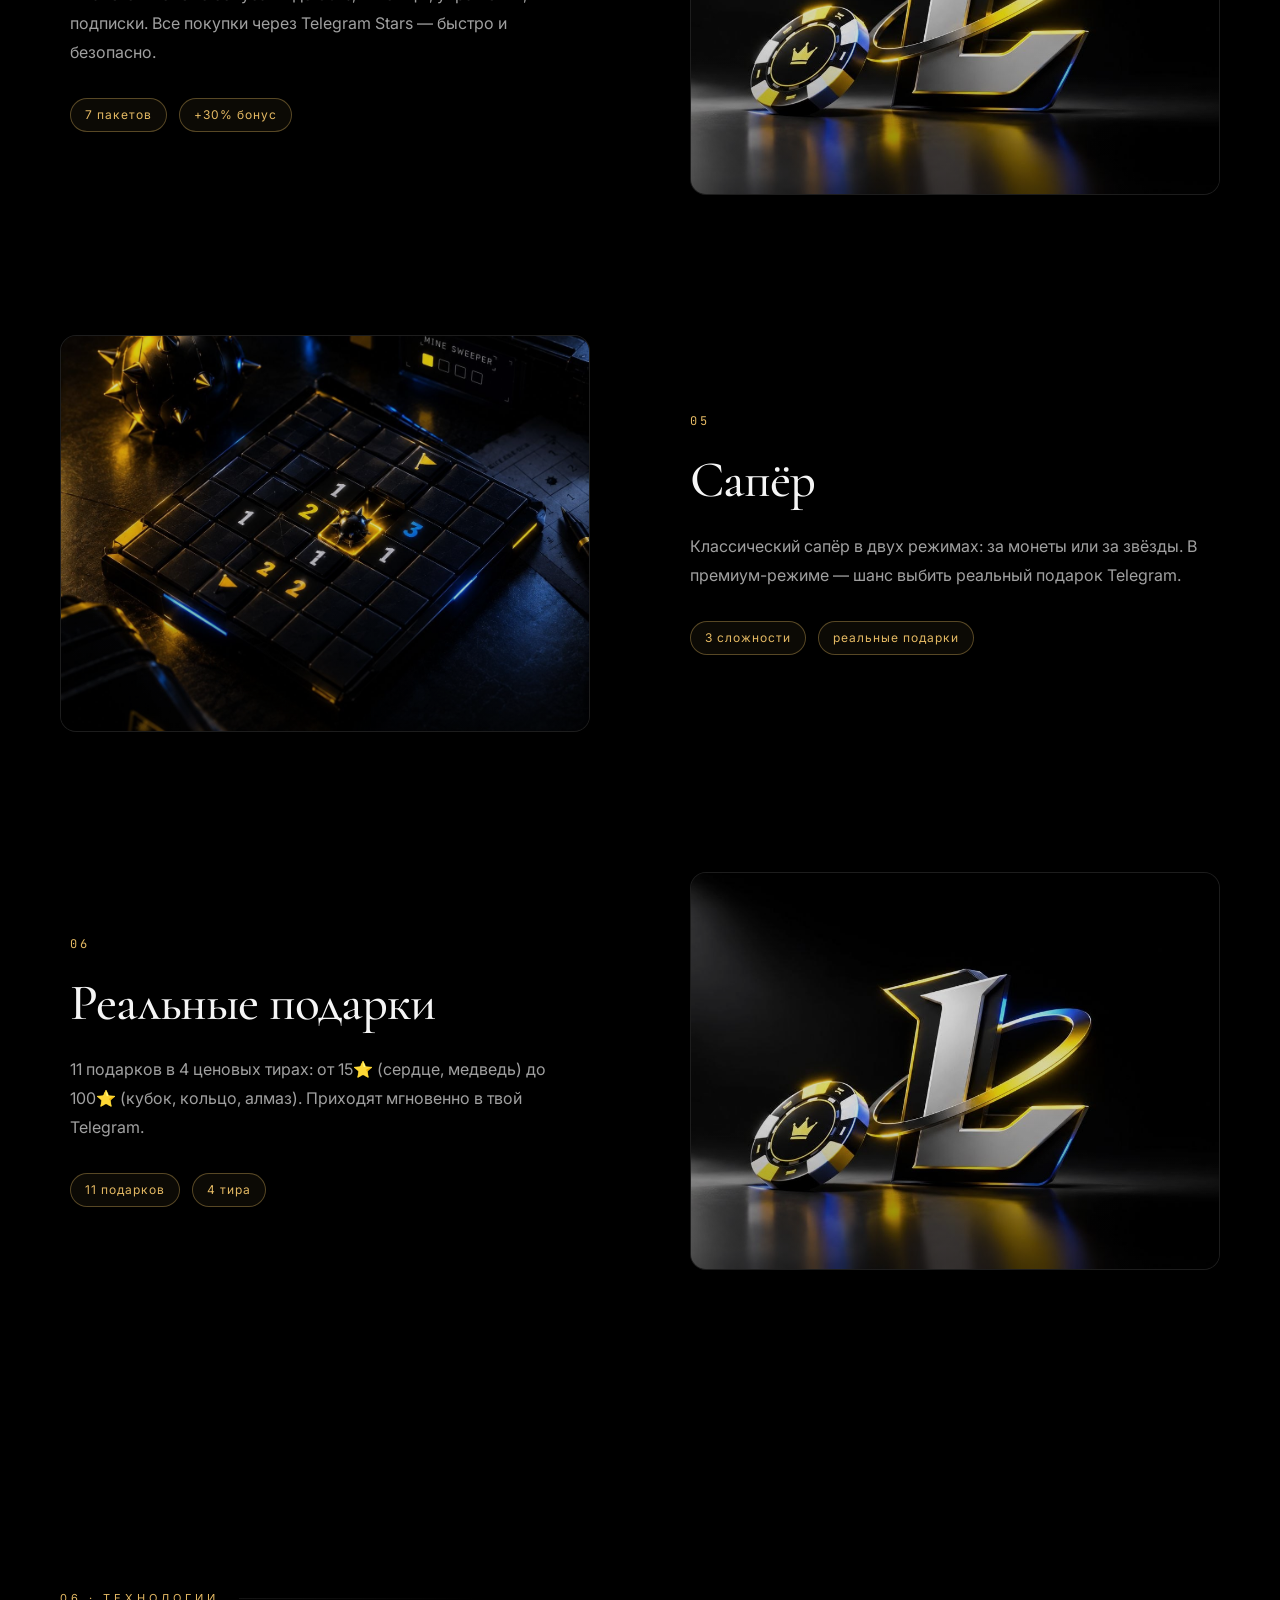
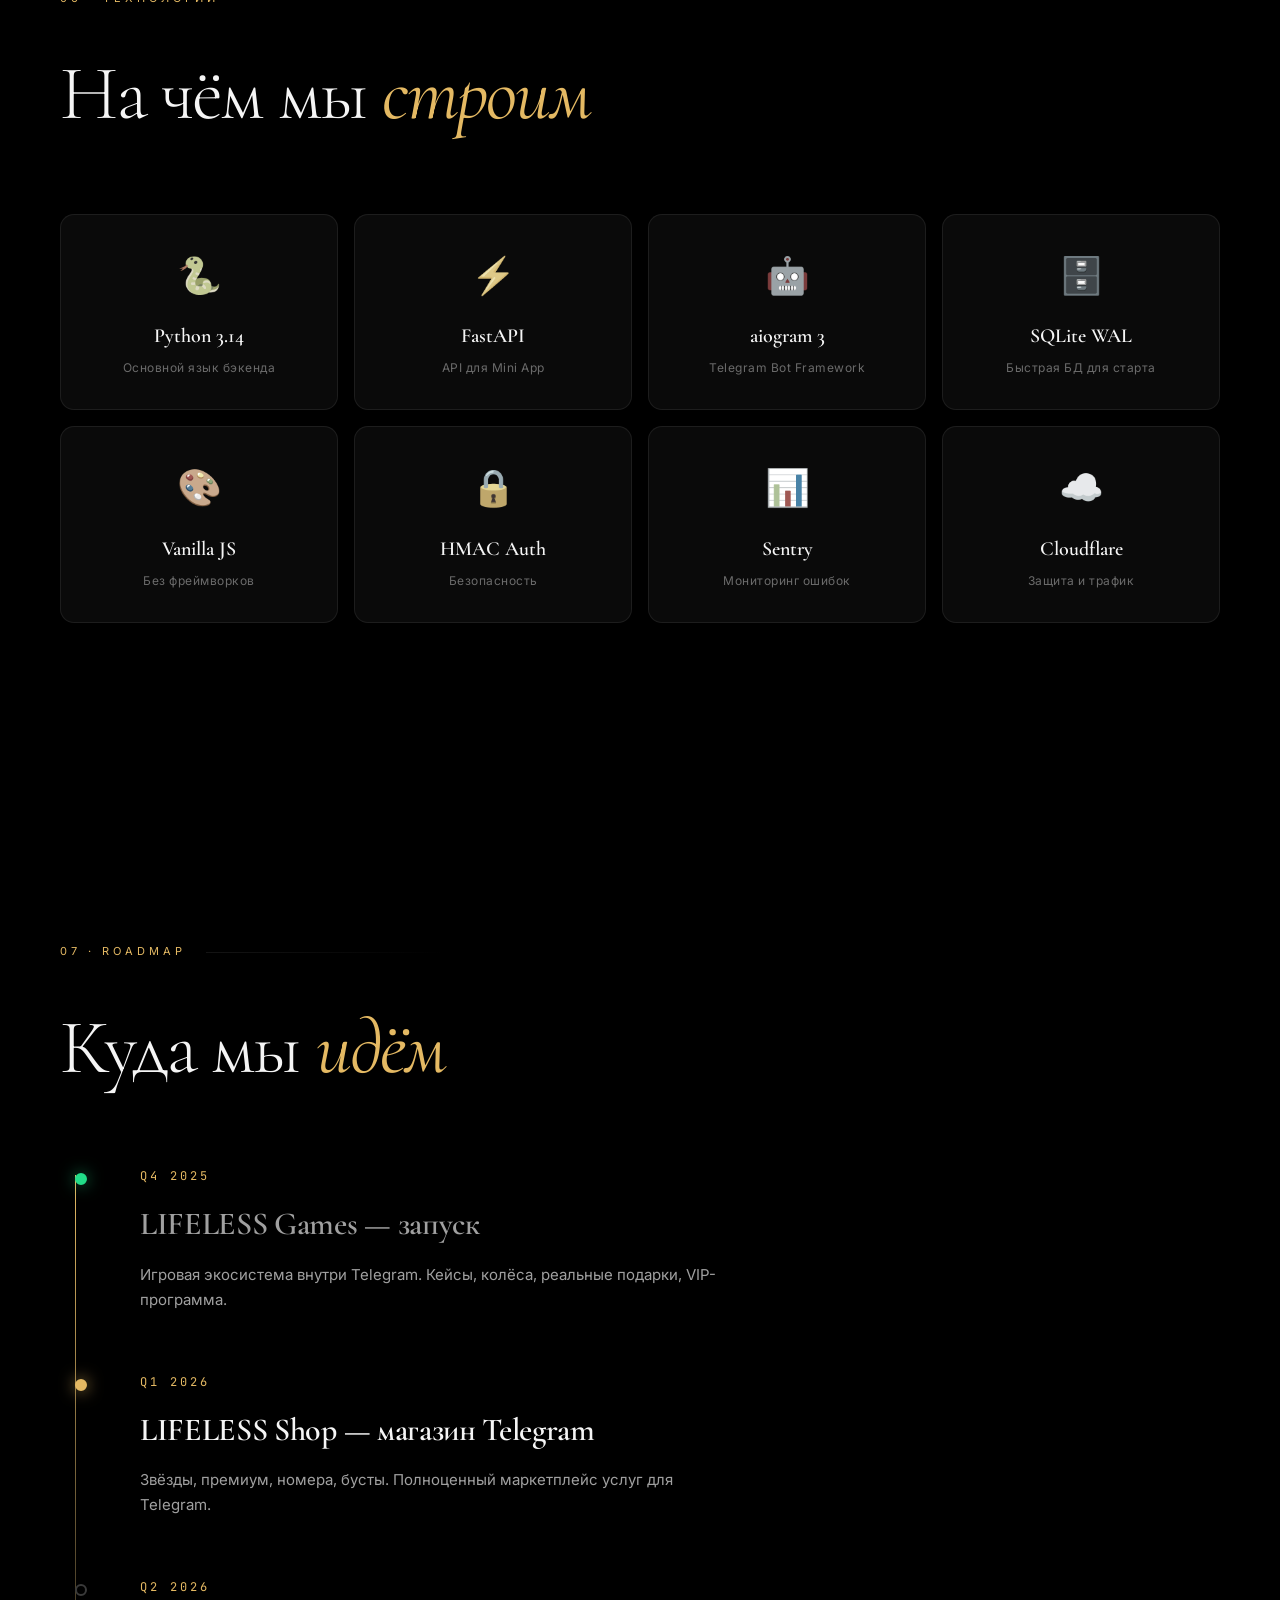
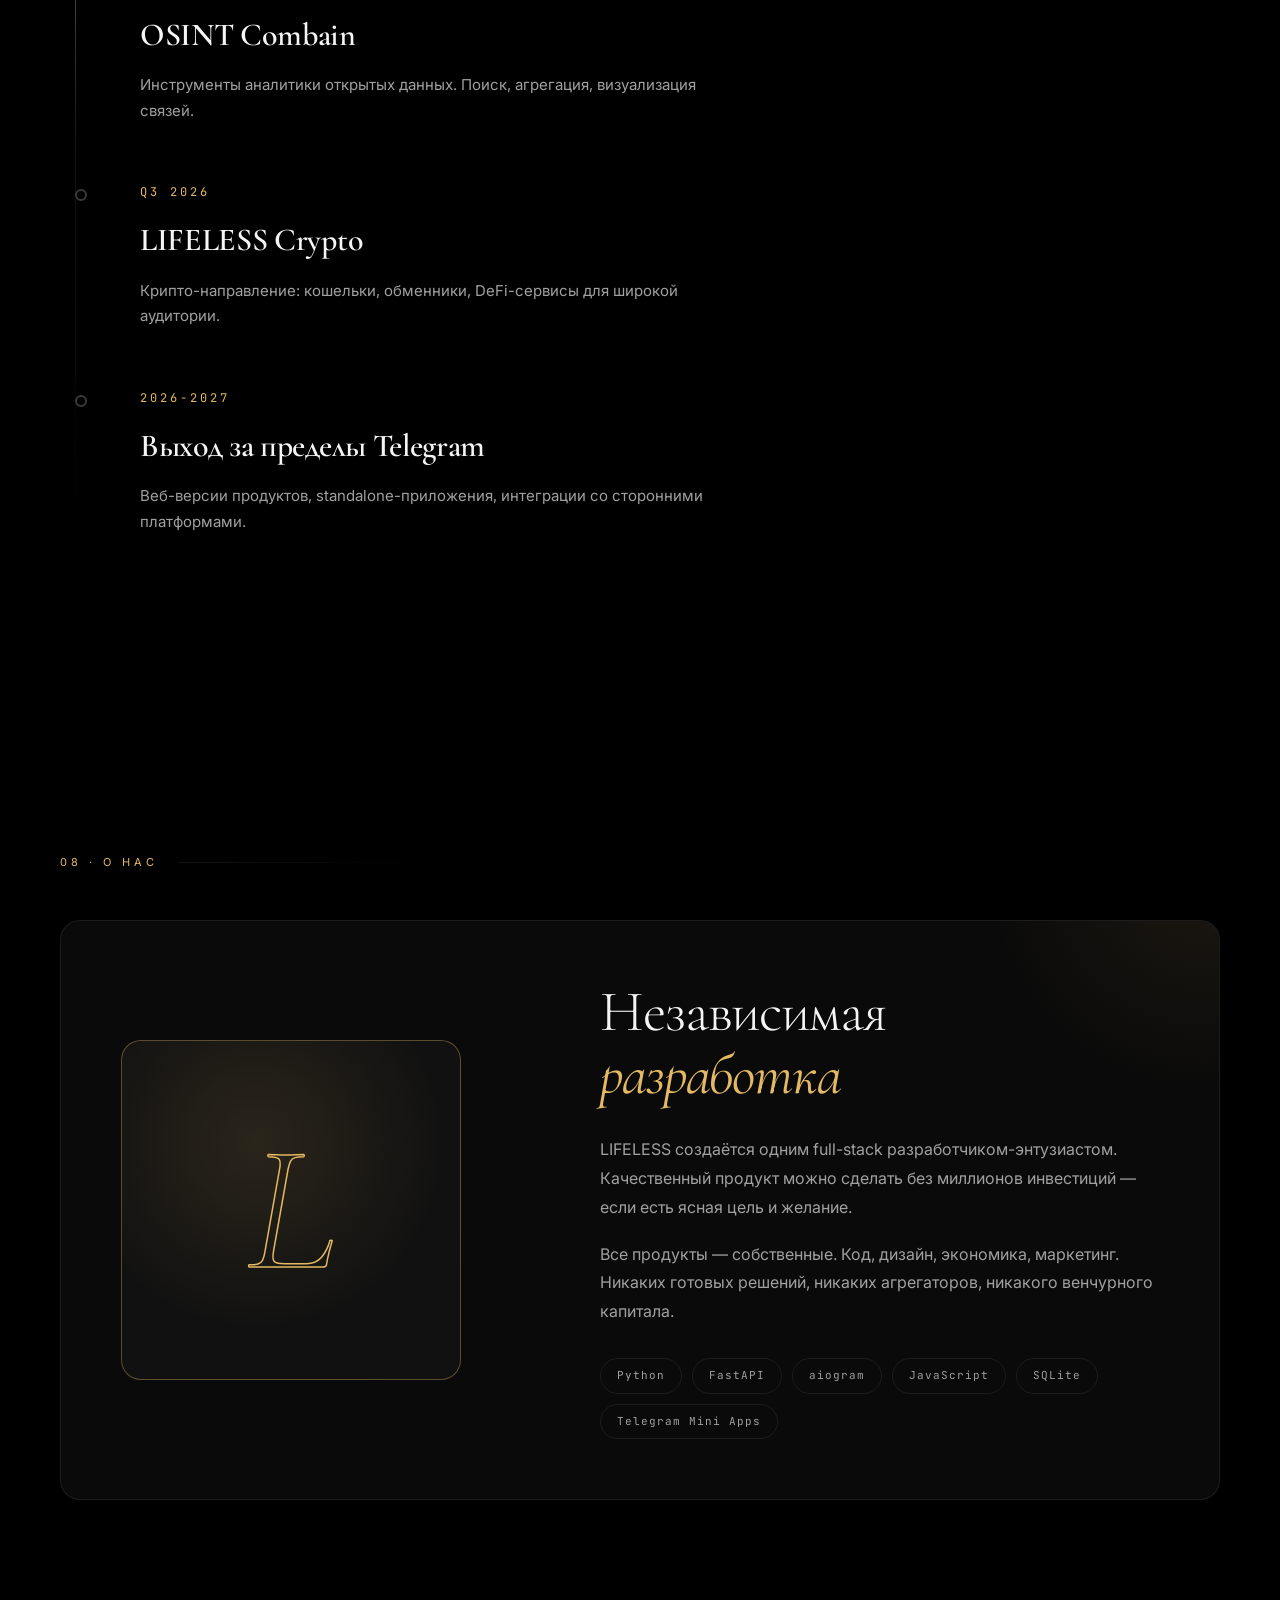
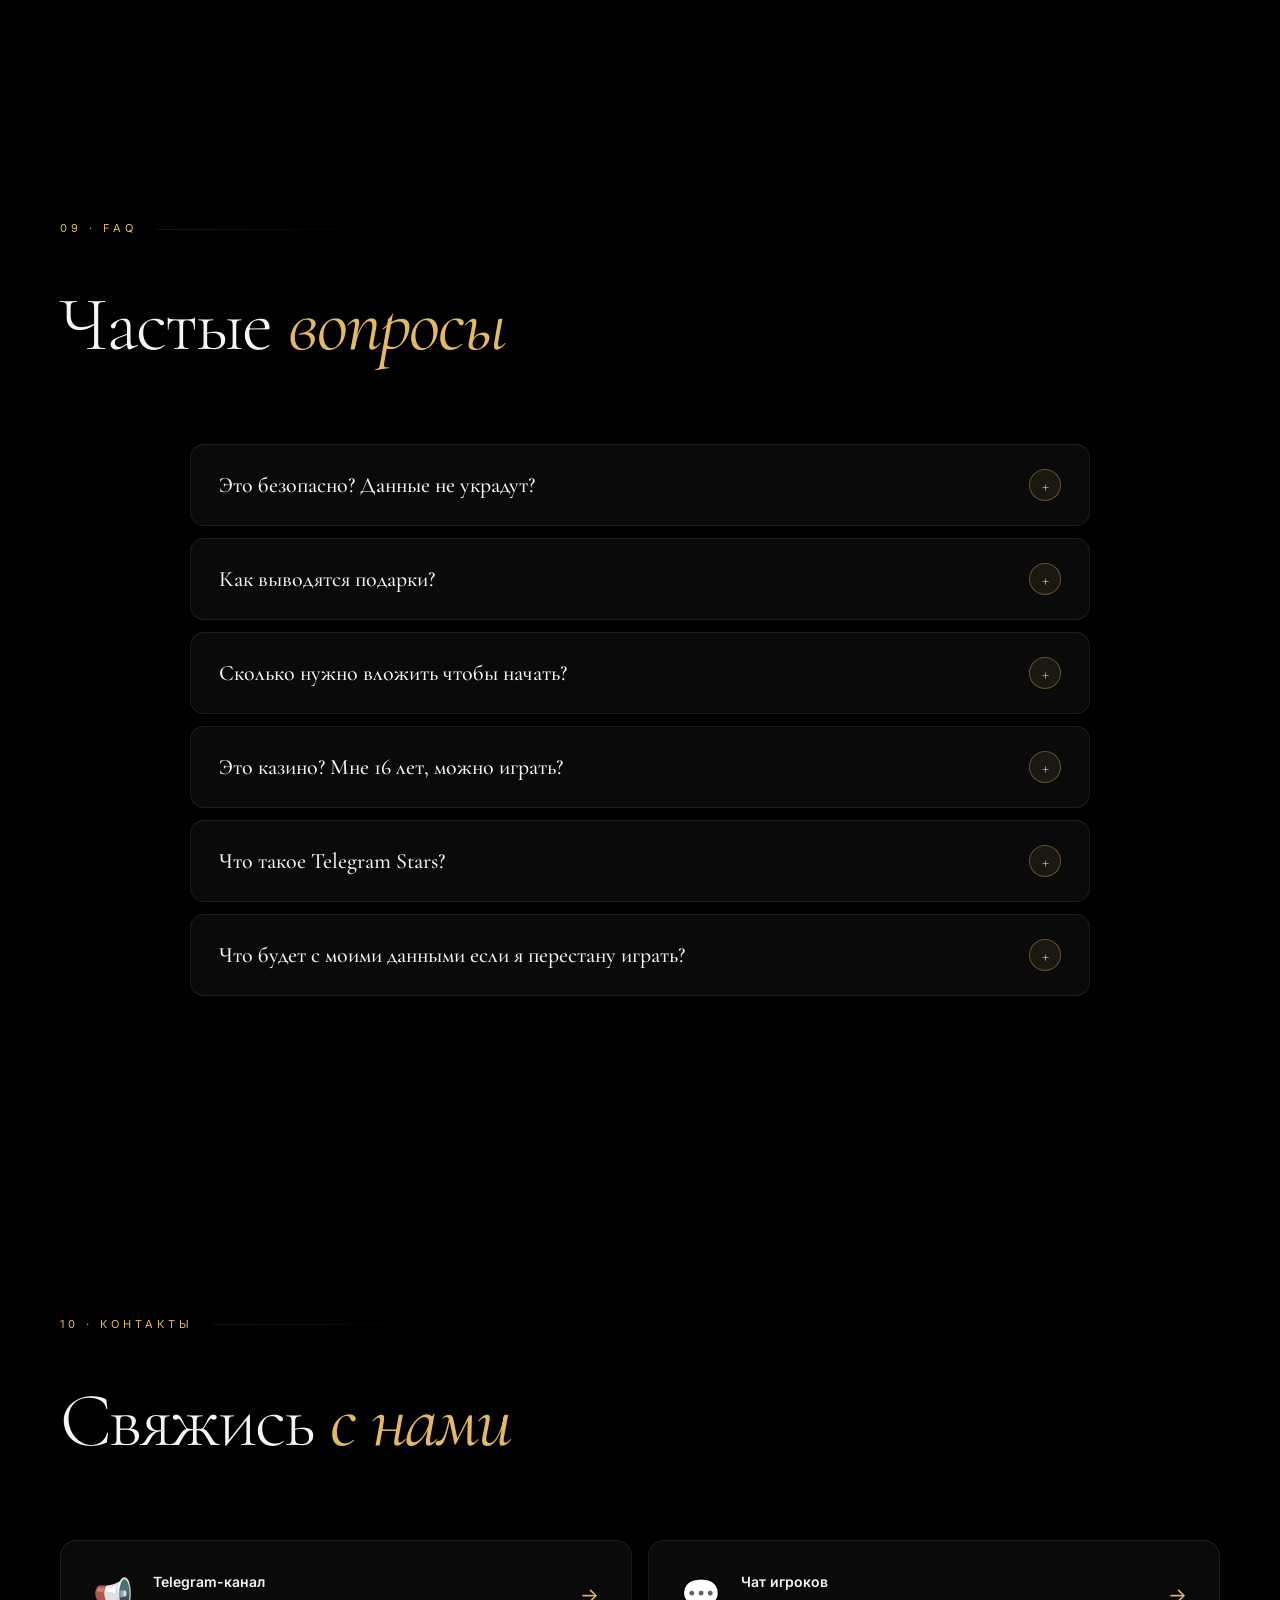
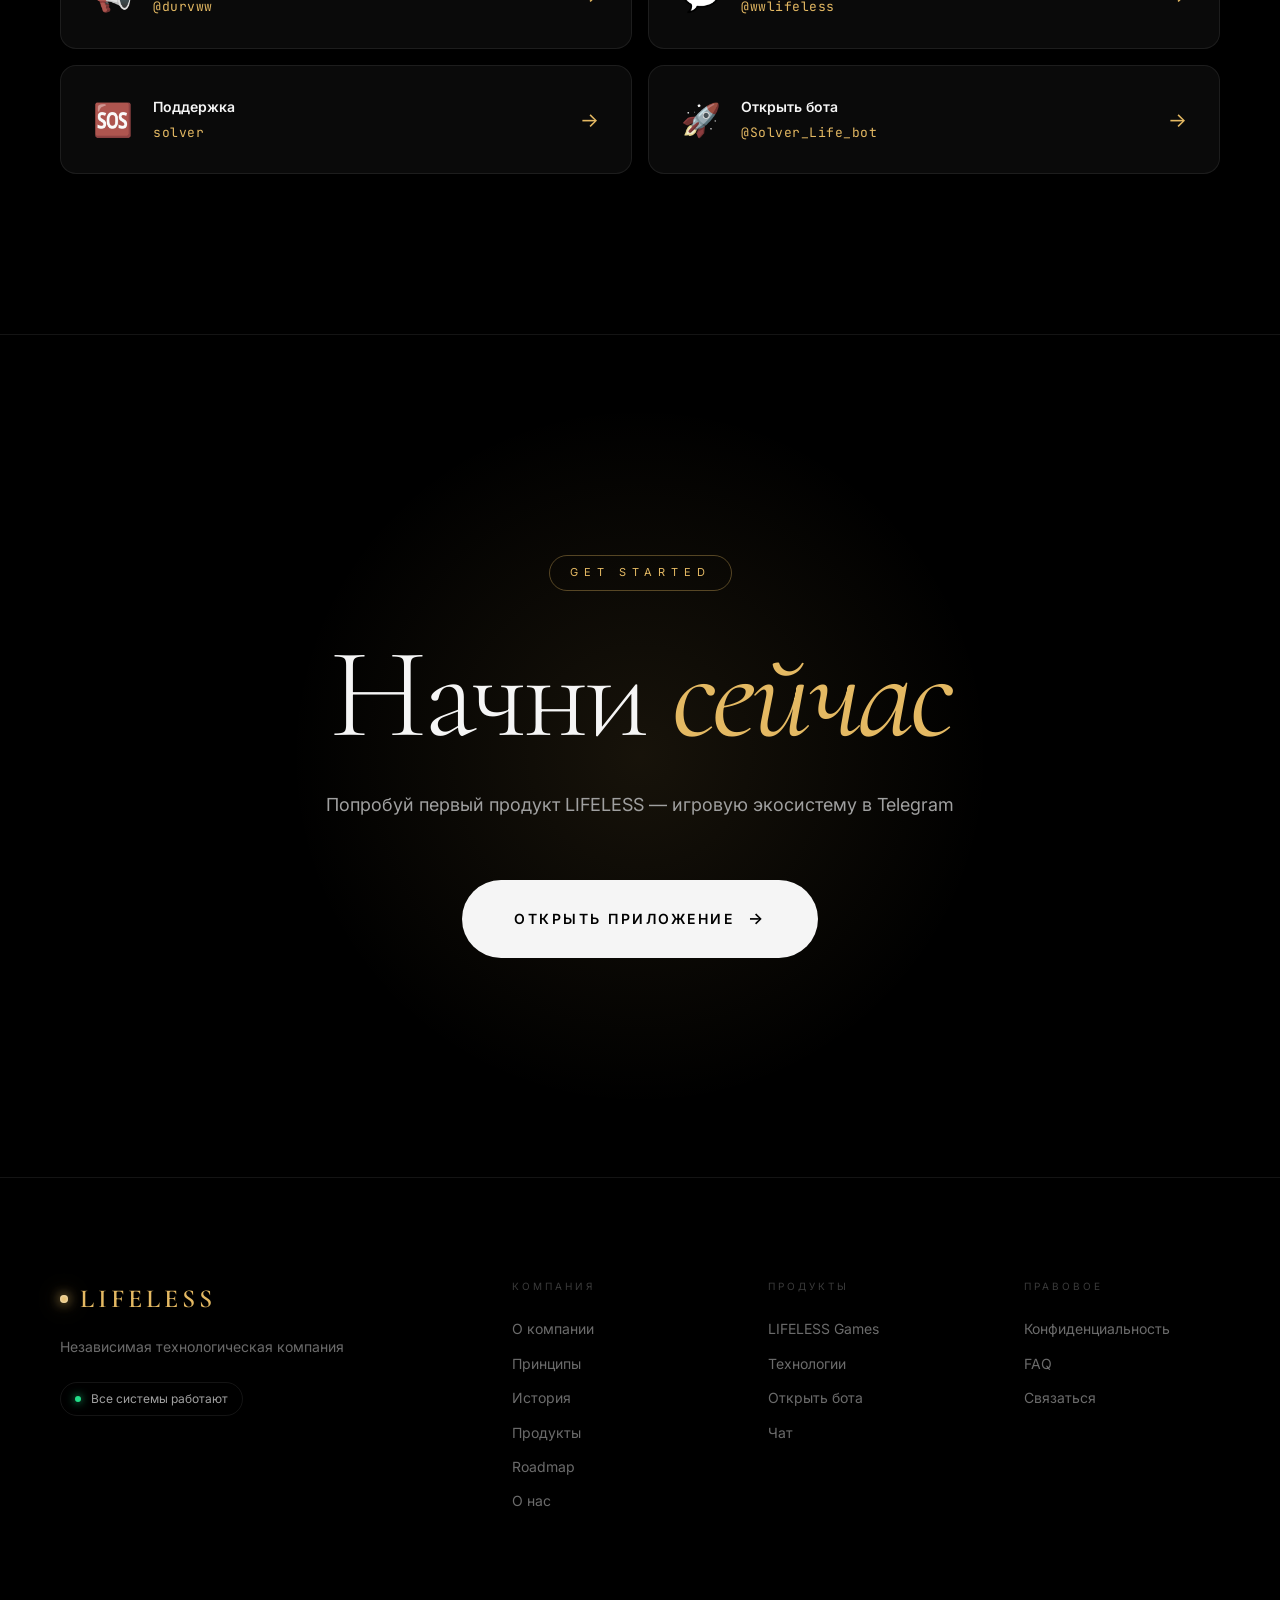
==== commit 147cefa6: "Add files via upload" ====
--- a/index.html
+++ b/index.html
@@ -33,9 +33,9 @@
     <nav>
     <a href="#company">Компания</a>
     <a href="#products">Продукты</a>
-    <a href="#games">Игры</a>
-    <a href="bot.html">О боте</a>
-    <a href="#tech">Технологии</a>
+    <a href="bot.html">Бот</a>
+    <a href="manifest.html">Манифест</a>
+    <a href="technology.html">Технологии</a>
     <a href="#faq">FAQ</a>
     <a href="https://t.me/durvww" class="nav-cta" target="_blank">Канал <span>→</span></a>
 </nav>
@@ -56,6 +56,8 @@
     <a href="#faq">FAQ</a>
     <a href="#contact">Контакты</a>
     <a href="#privacy">Конфиденциальность</a>
+    <a href="manifest.html">Манифест</a>
+    <a href="technology.html">Технологии</a>
     <a href="https://t.me/Solver_Life_bot" class="mobile-cta" target="_blank">Открыть приложение</a>
 </div>
 
--- a/style.css
+++ b/style.css
@@ -2333,4 +2333,364 @@
     .proof-cell:nth-child(odd) { border-right: none; }
     .proof-cell { padding: 16px 0; }
     .proof-num { font-size: 36px; }
+}
+
+
+/* ============================================================
+   PART II · НОВЫЕ АРТ-ОБЪЕКТЫ
+   Prism · Radar · Neural · Terminal · Atom · Waveform
+   ============================================================ */
+
+/* ---------- 01 · PRISM (вращающийся кристалл) ---------- */
+.prism-stage{
+    position:relative;width:100%;max-width:520px;aspect-ratio:1;
+    display:flex;align-items:center;justify-content:center;
+    perspective:1400px;
+}
+.prism-halo{
+    position:absolute;inset:16%;border-radius:50%;
+    background:radial-gradient(circle,rgba(247,216,150,.35),rgba(228,185,99,.08) 45%,transparent 70%);
+    filter:blur(30px);pointer-events:none;
+    animation:prismHalo 6s ease-in-out infinite;
+}
+@keyframes prismHalo{0%,100%{transform:scale(1);opacity:.8}50%{transform:scale(1.15);opacity:1}}
+.prism-svg{width:100%;height:100%;overflow:visible;filter:drop-shadow(0 0 40px rgba(228,185,99,.35))}
+.prism-rotate{transform-origin:200px 200px;animation:prismSpin 40s linear infinite}
+.prism-float{transform-origin:200px 200px;animation:prismFloat 7s ease-in-out infinite}
+@keyframes prismSpin{to{transform:rotate(360deg)}}
+@keyframes prismFloat{0%,100%{transform:translateY(0)}50%{transform:translateY(-10px)}}
+.prism-glint{animation:prismGlint 3.5s ease-in-out infinite}
+@keyframes prismGlint{0%,100%{opacity:.15}50%{opacity:1}}
+.prism-ring{transform-origin:200px 200px}
+.prism-ring.r1{animation:prismSpin 26s linear infinite reverse}
+.prism-ring.r2{animation:prismSpin 18s linear infinite}
+
+/* ---------- 02 · RADAR (сканирующий радар) ---------- */
+.radar-stage{
+    position:relative;width:100%;max-width:480px;aspect-ratio:1;
+    display:flex;align-items:center;justify-content:center;
+}
+.radar-svg{width:100%;height:100%;overflow:visible}
+.radar-ring{fill:none;stroke:rgba(228,185,99,.25);stroke-width:.8}
+.radar-ring.r1{stroke-opacity:.4}
+.radar-cross line{stroke:rgba(228,185,99,.2);stroke-width:.6}
+.radar-sweep{transform-origin:200px 200px;animation:radarSweep 4s linear infinite}
+@keyframes radarSweep{to{transform:rotate(360deg)}}
+.radar-sweep-fill{
+    fill:url(#radarSweepGrad);
+}
+.radar-blip{fill:#F7D896;filter:drop-shadow(0 0 6px #E4B963)}
+.radar-blip.pulse{animation:radarBlip 2.4s ease-out infinite}
+@keyframes radarBlip{
+    0%{r:2;opacity:1}
+    100%{r:14;opacity:0}
+}
+.radar-center{fill:#F7D896;filter:drop-shadow(0 0 12px #E4B963)}
+.radar-label{
+    position:absolute;bottom:0;left:0;width:100%;
+    font-family:'JetBrains Mono',monospace;font-size:10px;
+    letter-spacing:3px;color:var(--muted);text-align:center;opacity:.6;
+}
+
+/* ---------- 03 · NEURAL WEB (canvas-созвездие) ---------- */
+.neural-stage{
+    position:relative;width:100%;height:520px;
+    border:1px solid var(--border);border-radius:18px;
+    background:
+        radial-gradient(circle at 30% 20%,rgba(228,185,99,.06),transparent 60%),
+        radial-gradient(circle at 70% 80%,rgba(179,152,255,.05),transparent 60%),
+        var(--bg-2);
+    overflow:hidden;
+}
+.neural-canvas{position:absolute;inset:0;width:100%;height:100%;display:block}
+.neural-corner{
+    position:absolute;width:22px;height:22px;
+    border-color:var(--gold);border-style:solid;border-width:0;
+    opacity:.5;
+}
+.neural-corner.tl{top:14px;left:14px;border-top-width:1px;border-left-width:1px}
+.neural-corner.tr{top:14px;right:14px;border-top-width:1px;border-right-width:1px}
+.neural-corner.bl{bottom:14px;left:14px;border-bottom-width:1px;border-left-width:1px}
+.neural-corner.br{bottom:14px;right:14px;border-bottom-width:1px;border-right-width:1px}
+.neural-hint{
+    position:absolute;top:20px;left:20px;
+    font-family:'JetBrains Mono',monospace;font-size:10px;
+    letter-spacing:3px;color:var(--gold);opacity:.7;
+    text-transform:uppercase;
+}
+
+/* ---------- 04 · TERMINAL (печатающий терминал) ---------- */
+.terminal{
+    width:100%;max-width:760px;margin:0 auto;
+    background:#07070a;border:1px solid var(--border);
+    border-radius:14px;overflow:hidden;
+    box-shadow:0 30px 80px rgba(0,0,0,.7),0 0 40px rgba(228,185,99,.08);
+    font-family:'JetBrains Mono',monospace;font-size:13.5px;
+}
+.terminal-bar{
+    display:flex;align-items:center;gap:8px;
+    padding:12px 16px;border-bottom:1px solid var(--border);
+    background:rgba(255,255,255,.02);
+}
+.terminal-dot{width:11px;height:11px;border-radius:50%}
+.tdot-r{background:#ff5f57}.tdot-y{background:#febc2e}.tdot-g{background:#28c840}
+.terminal-title{
+    margin-left:12px;font-size:11px;letter-spacing:2px;
+    color:var(--muted);text-transform:uppercase;
+}
+.terminal-body{
+    padding:22px 24px 28px;line-height:1.85;
+    min-height:340px;color:#d8d8d8;
+    white-space:pre-wrap;word-break:break-word;
+}
+.terminal-body .prompt{color:var(--gold)}
+.terminal-body .ok{color:var(--green)}
+.terminal-body .warn{color:#F7B84B}
+.terminal-body .comment{color:#5e5e6e}
+.terminal-cursor{
+    display:inline-block;width:8px;height:15px;
+    background:var(--gold);vertical-align:-2px;
+    animation:termBlink 1s steps(2,start) infinite;
+}
+@keyframes termBlink{50%{opacity:0}}
+
+/* ---------- 05 · ATOM (орбитальная модель) ---------- */
+.atom-stage{
+    position:relative;width:100%;max-width:440px;aspect-ratio:1;
+    display:flex;align-items:center;justify-content:center;
+    perspective:900px;
+}
+.atom-svg{width:100%;height:100%;overflow:visible}
+.atom-orbit{transform-origin:200px 200px;fill:none;stroke:rgba(228,185,99,.3);stroke-width:.8}
+.atom-orbit.o1{animation:atomSpin 9s linear infinite}
+.atom-orbit.o2{animation:atomSpin 13s linear infinite reverse}
+.atom-orbit.o3{animation:atomSpin 17s linear infinite}
+@keyframes atomSpin{to{transform:rotate(360deg)}}
+.atom-electron{fill:#F7D896;filter:drop-shadow(0 0 8px #E4B963)}
+.atom-nucleus{
+    fill:#F7D896;filter:drop-shadow(0 0 20px #E4B963);
+    animation:atomPulse 3s ease-in-out infinite;
+}
+@keyframes atomPulse{0%,100%{opacity:.9}50%{opacity:1;transform:scale(1.08)}}
+.atom-nucleus{transform-origin:200px 200px}
+
+/* ---------- 06 · WAVEFORM (звуковая волна) ---------- */
+.wave-stage{
+    width:100%;height:180px;position:relative;
+    border-top:1px solid var(--border);border-bottom:1px solid var(--border);
+    overflow:hidden;
+}
+.wave-canvas{width:100%;height:100%;display:block}
+.wave-grid{
+    position:absolute;inset:0;pointer-events:none;
+    background-image:linear-gradient(90deg,var(--border) 1px,transparent 1px);
+    background-size:40px 100%;opacity:.35;
+}
+.wave-label{
+    position:absolute;bottom:12px;right:20px;
+    font-family:'JetBrains Mono',monospace;font-size:10px;
+    letter-spacing:3px;color:var(--gold);opacity:.7;
+}
+
+/* ============================================================
+   СТРАНИЦА MANIFEST.HTML
+   ============================================================ */
+.manifest{
+    display:grid;grid-template-columns:120px 1fr;
+    max-width:1500px;margin:0 auto;
+    padding:140px 60px 0;
+}
+.manifest-rail{
+    position:sticky;top:140px;align-self:start;
+    height:calc(100vh - 200px);
+    display:flex;flex-direction:column;align-items:center;
+    gap:24px;padding-top:20px;
+}
+.manifest-rail-text{
+    writing-mode:vertical-rl;transform:rotate(180deg);
+    font-family:'JetBrains Mono',monospace;font-size:10px;
+    letter-spacing:6px;color:var(--muted);
+    text-transform:uppercase;
+}
+.manifest-rail-line{
+    flex:1;width:1px;
+    background:linear-gradient(180deg,var(--gold),var(--border) 60%,transparent);
+}
+.manifest-rail-num{
+    font-family:'Cormorant Garamond',serif;font-size:22px;
+    color:var(--gold);font-style:italic;
+}
+.manifest-main{padding-left:60px}
+
+.manifest-hero{
+    display:grid;grid-template-columns:1.2fr 1fr;gap:80px;
+    align-items:center;padding:60px 0 140px;
+    border-bottom:1px solid var(--border);
+}
+.manifest-kicker{
+    font-family:'JetBrains Mono',monospace;font-size:11px;
+    letter-spacing:5px;color:var(--gold);margin-bottom:32px;
+    text-transform:uppercase;
+}
+.manifest-hero h1{
+    font-family:'Cormorant Garamond',serif;
+    font-size:clamp(52px,7vw,110px);
+    font-weight:300;line-height:.96;letter-spacing:-.03em;
+    margin-bottom:36px;
+}
+.manifest-hero h1 em{font-style:italic;color:var(--gold);font-weight:400}
+.manifest-hero p{
+    font-size:19px;color:var(--text-2);line-height:1.7;
+    max-width:540px;
+}
+
+.manifest-section{
+    display:grid;grid-template-columns:180px 1fr;
+    gap:80px;padding:120px 0;
+    border-bottom:1px solid var(--border);
+}
+.manifest-num{
+    font-family:'Cormorant Garamond',serif;
+    font-size:120px;font-weight:300;line-height:.85;
+    color:transparent;-webkit-text-stroke:1px var(--border-gold);
+    letter-spacing:-.04em;
+}
+.manifest-body{max-width:680px}
+.manifest-body h2{
+    font-family:'Cormorant Garamond',serif;
+    font-size:clamp(38px,4.5vw,64px);
+    font-weight:300;line-height:1.06;letter-spacing:-.02em;
+    margin-bottom:32px;
+}
+.manifest-body h2 em{font-style:italic;color:var(--gold);font-weight:400}
+.manifest-body p{
+    font-size:17px;color:var(--text-2);line-height:1.85;
+    margin-bottom:22px;
+}
+.manifest-body p:first-of-type::first-letter{
+    font-family:'Cormorant Garamond',serif;
+    font-size:76px;font-weight:400;font-style:italic;
+    color:var(--gold);float:left;line-height:.85;
+    padding:8px 14px 0 0;
+}
+.manifest-pull{
+    margin:48px 0;padding:32px 0 32px 32px;
+    border-left:2px solid var(--gold);
+    font-family:'Cormorant Garamond',serif;
+    font-size:30px;font-style:italic;font-weight:400;
+    line-height:1.35;color:var(--text);
+}
+
+/* ============================================================
+   СТРАНИЦА TECHNOLOGY.HTML
+   ============================================================ */
+.tech-hero{
+    position:relative;padding:200px 60px 120px;
+    max-width:1400px;margin:0 auto;
+    text-align:center;
+}
+.tech-hero .manifest-kicker{
+    display:inline-block;padding:8px 18px;
+    border:1px solid var(--border-gold);border-radius:100px;
+    background:rgba(228,185,99,.05);margin-bottom:40px;
+}
+.tech-hero h1{
+    font-family:'Cormorant Garamond',serif;
+    font-size:clamp(56px,9vw,140px);
+    font-weight:300;line-height:.96;letter-spacing:-.035em;
+    margin-bottom:28px;
+}
+.tech-hero h1 em{font-style:italic;color:var(--gold);font-weight:400}
+.tech-hero p{
+    font-size:19px;color:var(--text-2);line-height:1.7;
+    max-width:640px;margin:0 auto 60px;
+}
+.tech-hero-terminal{padding:0 20px}
+
+.tech-split{
+    display:grid;grid-template-columns:1fr 1fr;
+    gap:100px;align-items:center;
+    max-width:1400px;margin:0 auto;
+    padding:140px 60px;
+}
+.tech-split.reverse{direction:rtl}
+.tech-split.reverse > *{direction:ltr}
+.tech-split-text .manifest-kicker{margin-bottom:24px}
+.tech-split-text h2{
+    font-family:'Cormorant Garamond',serif;
+    font-size:clamp(40px,4.5vw,64px);
+    font-weight:300;line-height:1.06;letter-spacing:-.02em;
+    margin-bottom:26px;
+}
+.tech-split-text h2 em{font-style:italic;color:var(--gold);font-weight:400}
+.tech-split-text p{
+    font-size:16px;color:var(--text-2);line-height:1.8;
+    margin-bottom:18px;
+}
+.tech-split-meta{
+    display:flex;gap:14px;flex-wrap:wrap;margin-top:32px;
+}
+.tech-split-meta span{
+    padding:6px 14px;border:1px solid var(--border-gold);
+    border-radius:100px;font-family:'JetBrains Mono',monospace;
+    font-size:11px;color:var(--gold);letter-spacing:1px;
+    background:rgba(228,185,99,.05);
+}
+
+.tech-stack-section{
+    max-width:1400px;margin:0 auto;padding:140px 60px;
+}
+.tech-stack-grid{
+    display:grid;grid-template-columns:repeat(4,1fr);
+    gap:0;border-top:1px solid var(--border);
+}
+.tech-stack-cell{
+    position:relative;padding:36px 26px;
+    border-right:1px solid var(--border);
+    border-bottom:1px solid var(--border);
+    transition:background .4s var(--ease);
+    cursor:default;
+}
+.tech-stack-cell:nth-child(4n){border-right:none}
+.tech-stack-cell:hover{background:var(--bg-2)}
+.tech-stack-cell::before{
+    content:attr(data-idx);
+    position:absolute;top:18px;right:20px;
+    font-family:'JetBrains Mono',monospace;
+    font-size:10px;color:var(--muted-2);
+    letter-spacing:2px;
+}
+.tech-stack-cell .name{
+    font-family:'Cormorant Garamond',serif;
+    font-size:24px;font-weight:600;
+    margin-bottom:8px;letter-spacing:-.01em;
+}
+.tech-stack-cell .desc{
+    font-family:'JetBrains Mono',monospace;
+    font-size:11px;color:var(--muted);
+    letter-spacing:.5px;line-height:1.6;
+}
+
+/* RESPONSIVE для новых страниц */
+@media(max-width:900px){
+    .manifest{grid-template-columns:1fr;padding:100px 24px 0}
+    .manifest-rail{display:none}
+    .manifest-main{padding-left:0}
+    .manifest-hero{grid-template-columns:1fr;gap:40px;padding:20px 0 80px}
+    .manifest-section{grid-template-columns:1fr;gap:20px;padding:80px 0}
+    .manifest-num{font-size:80px}
+
+    .tech-hero{padding:140px 24px 80px}
+    .tech-split{grid-template-columns:1fr;gap:50px;padding:90px 24px}
+    .tech-stack-section{padding:90px 24px}
+    .tech-stack-grid{grid-template-columns:1fr 1fr}
+    .tech-stack-cell:nth-child(4n){border-right:1px solid var(--border)}
+    .tech-stack-cell:nth-child(2n){border-right:none}
+
+    .neural-stage{height:400px}
+    .terminal-body{min-height:280px;padding:18px;font-size:12.5px}
+}
+@media(max-width:500px){
+    .tech-stack-grid{grid-template-columns:1fr}
+    .tech-stack-cell{border-right:none}
 }
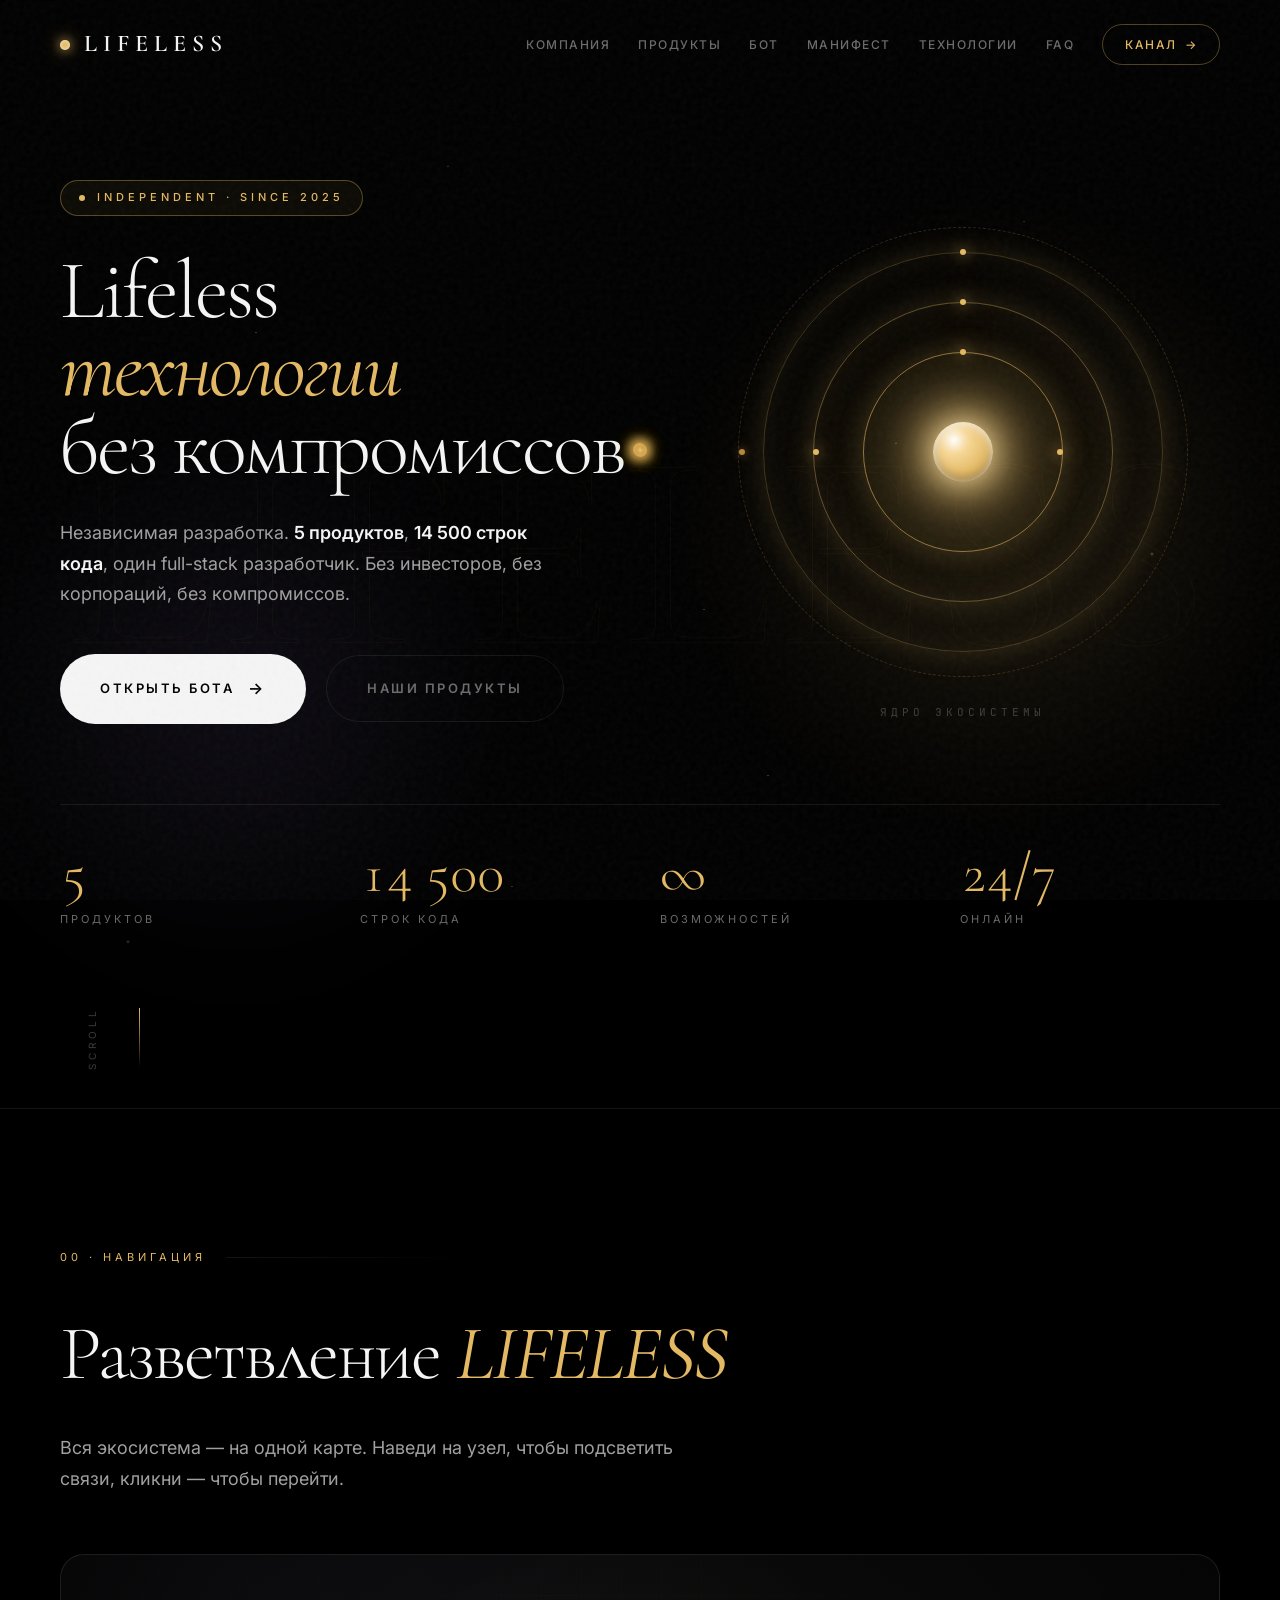
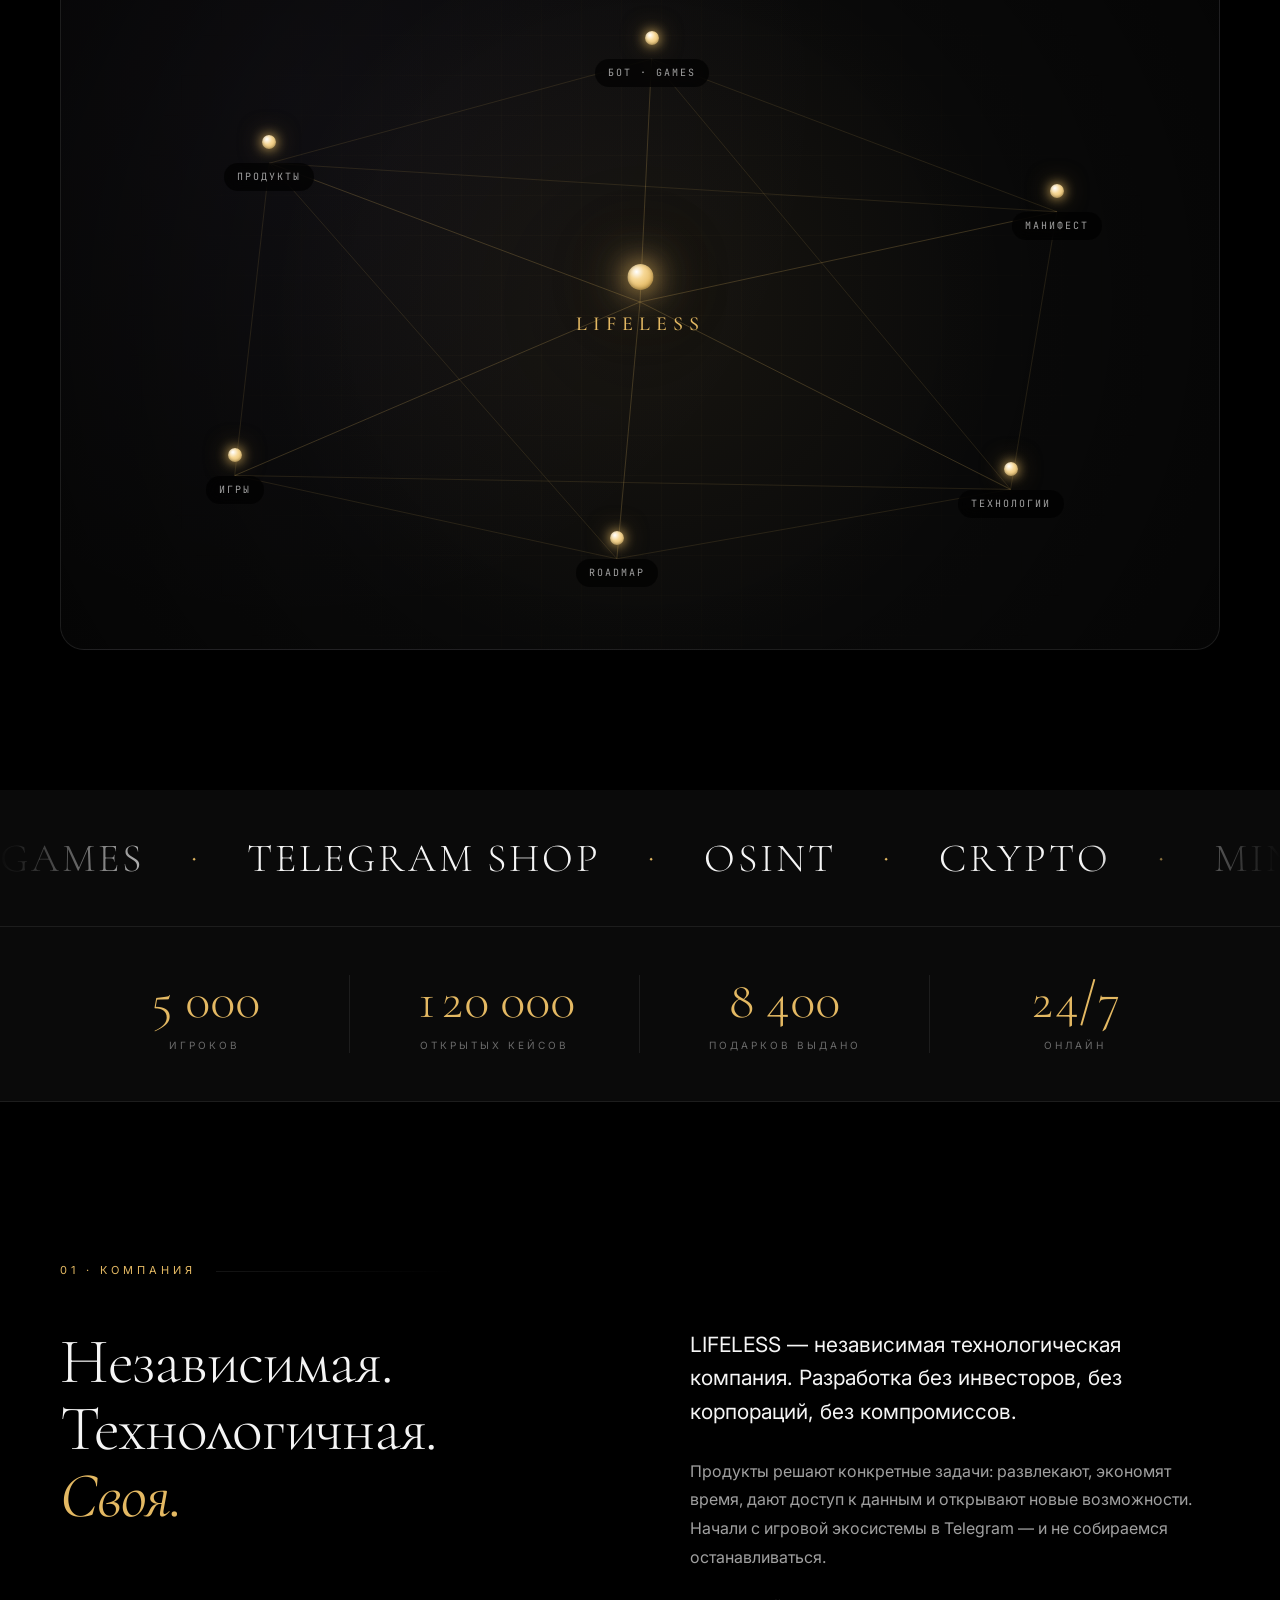
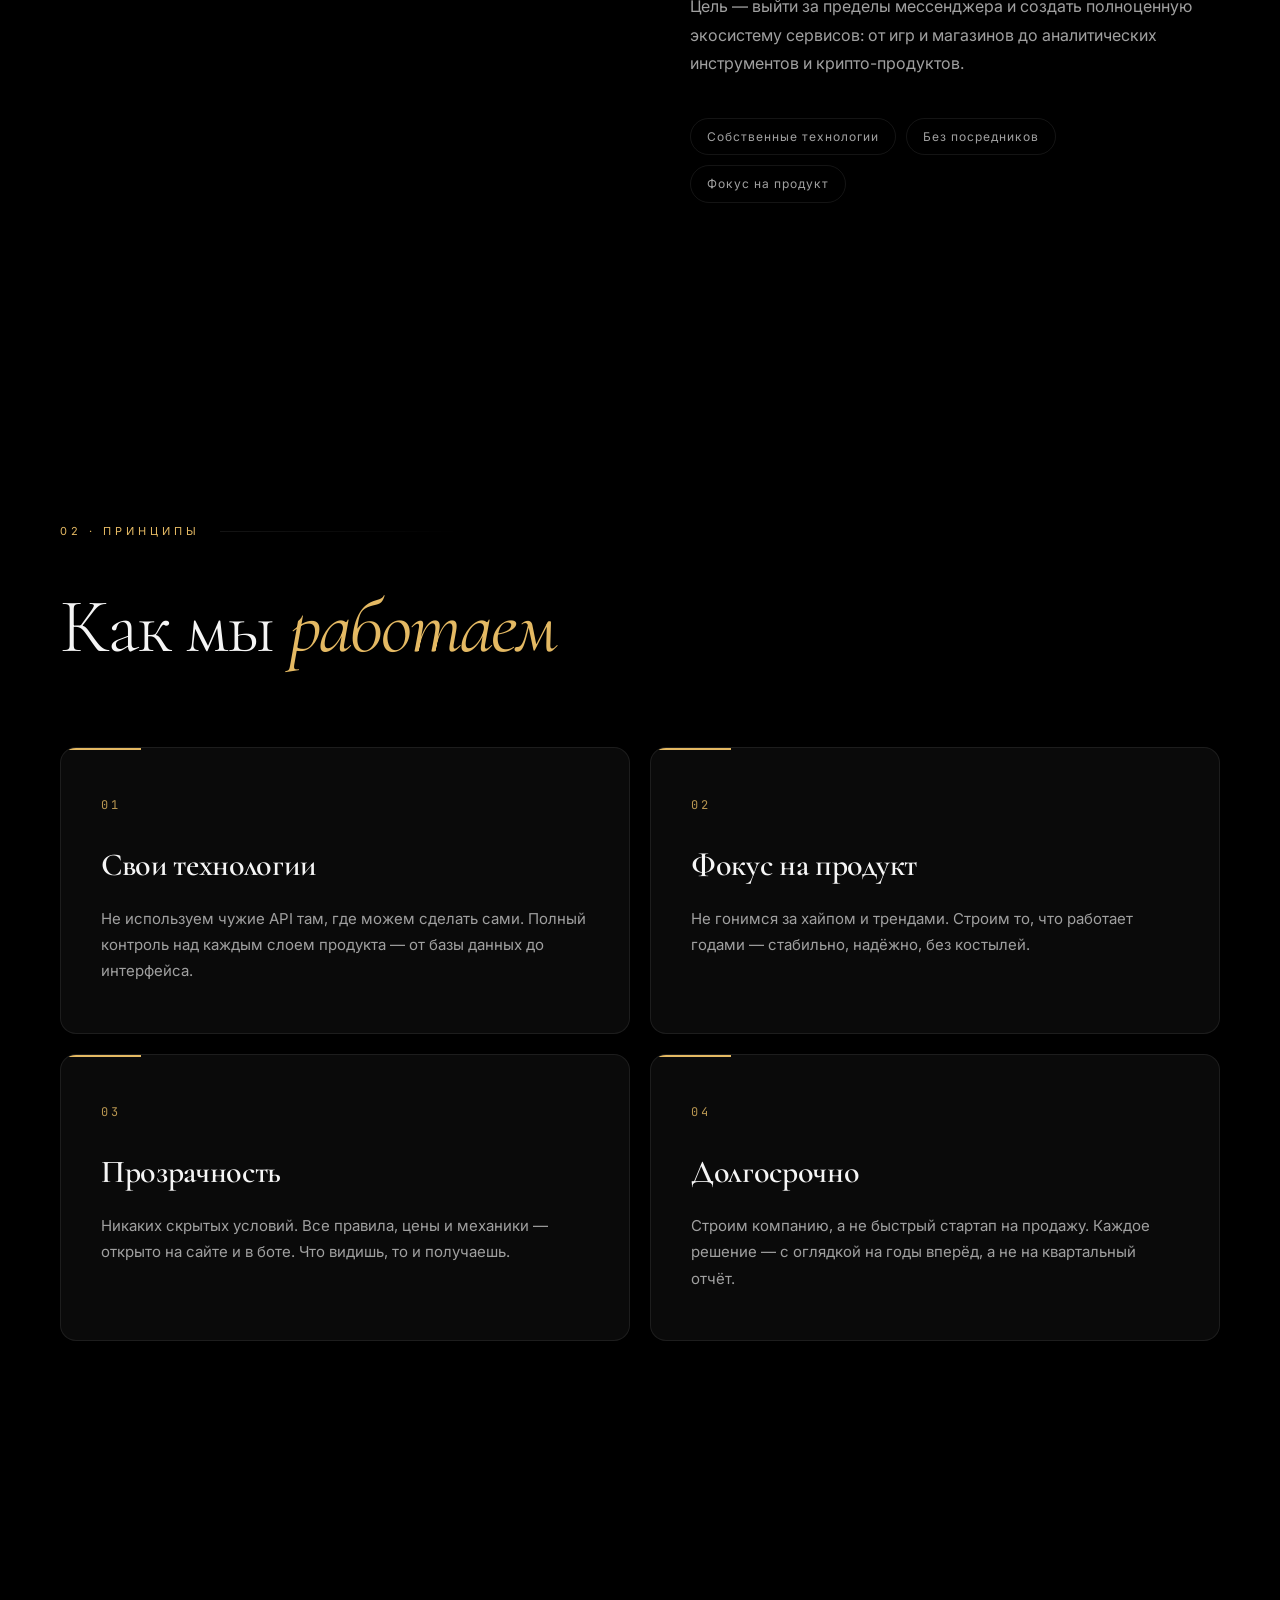
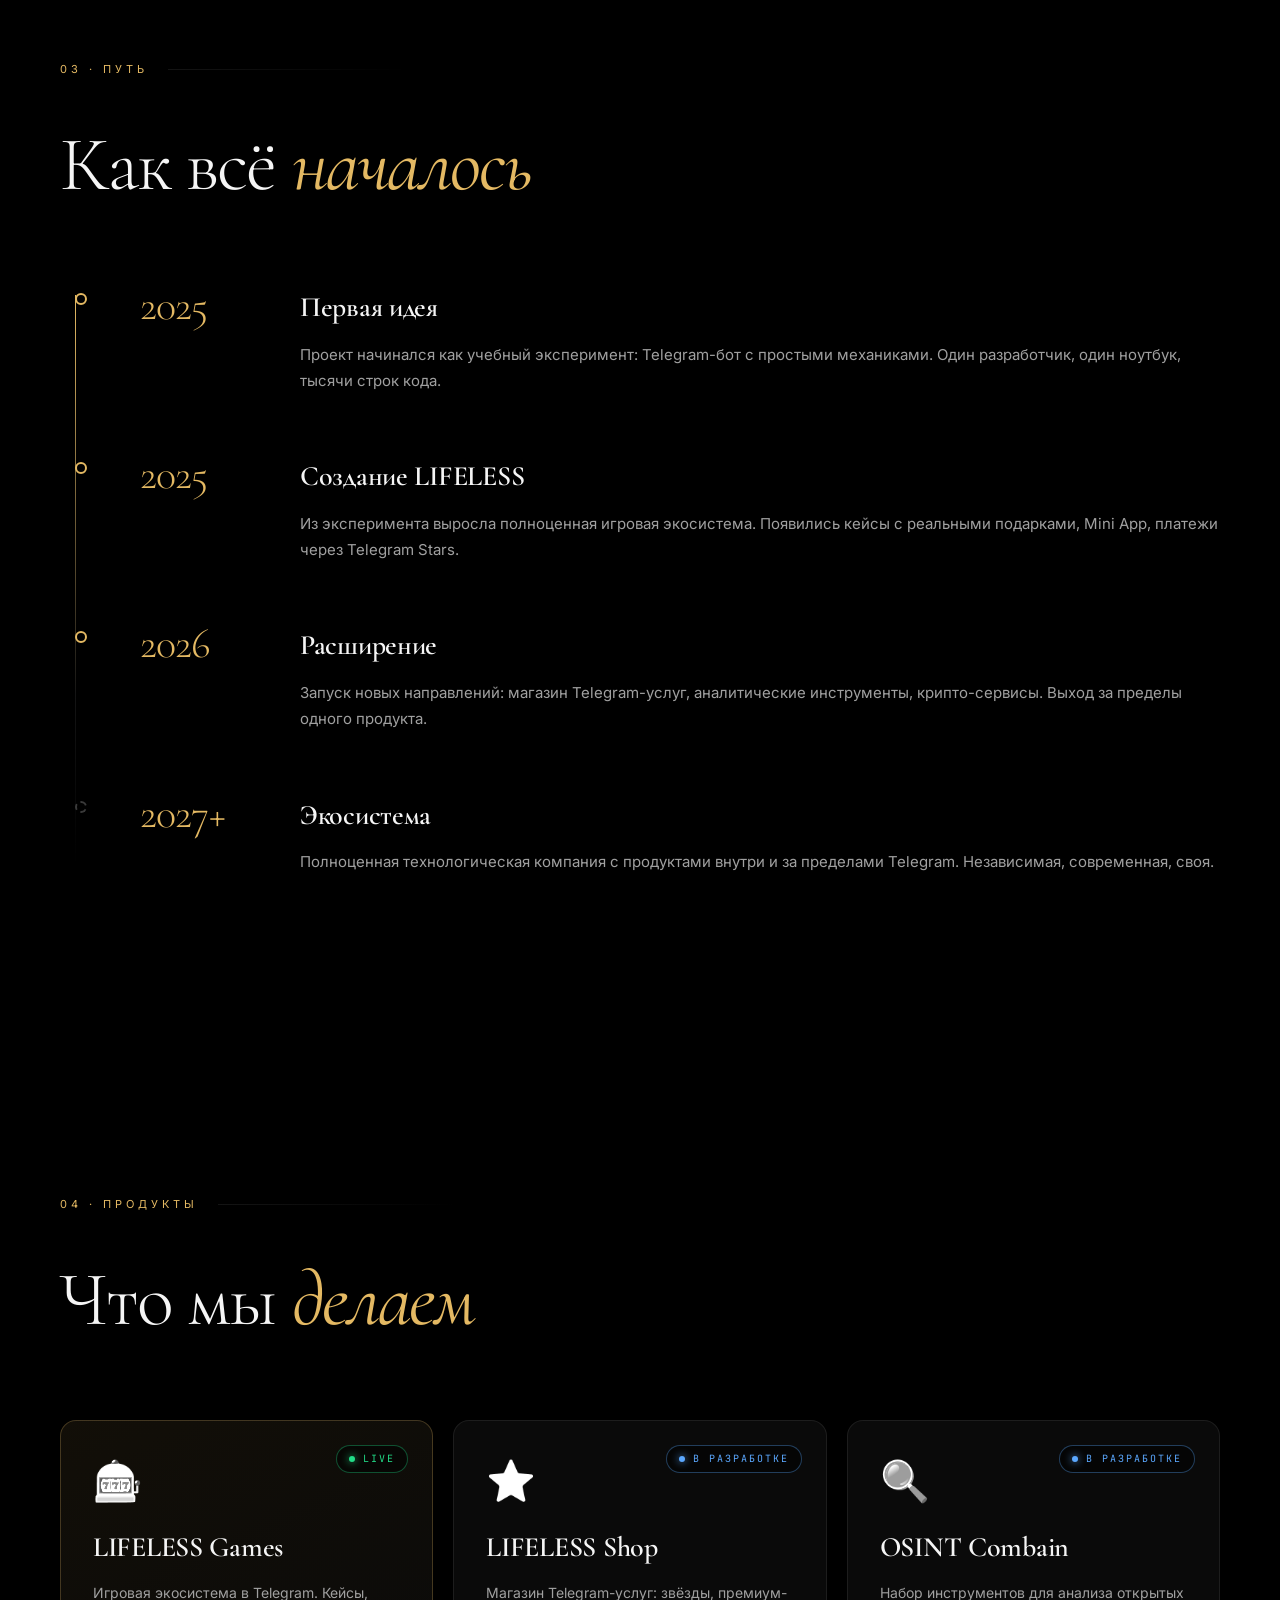
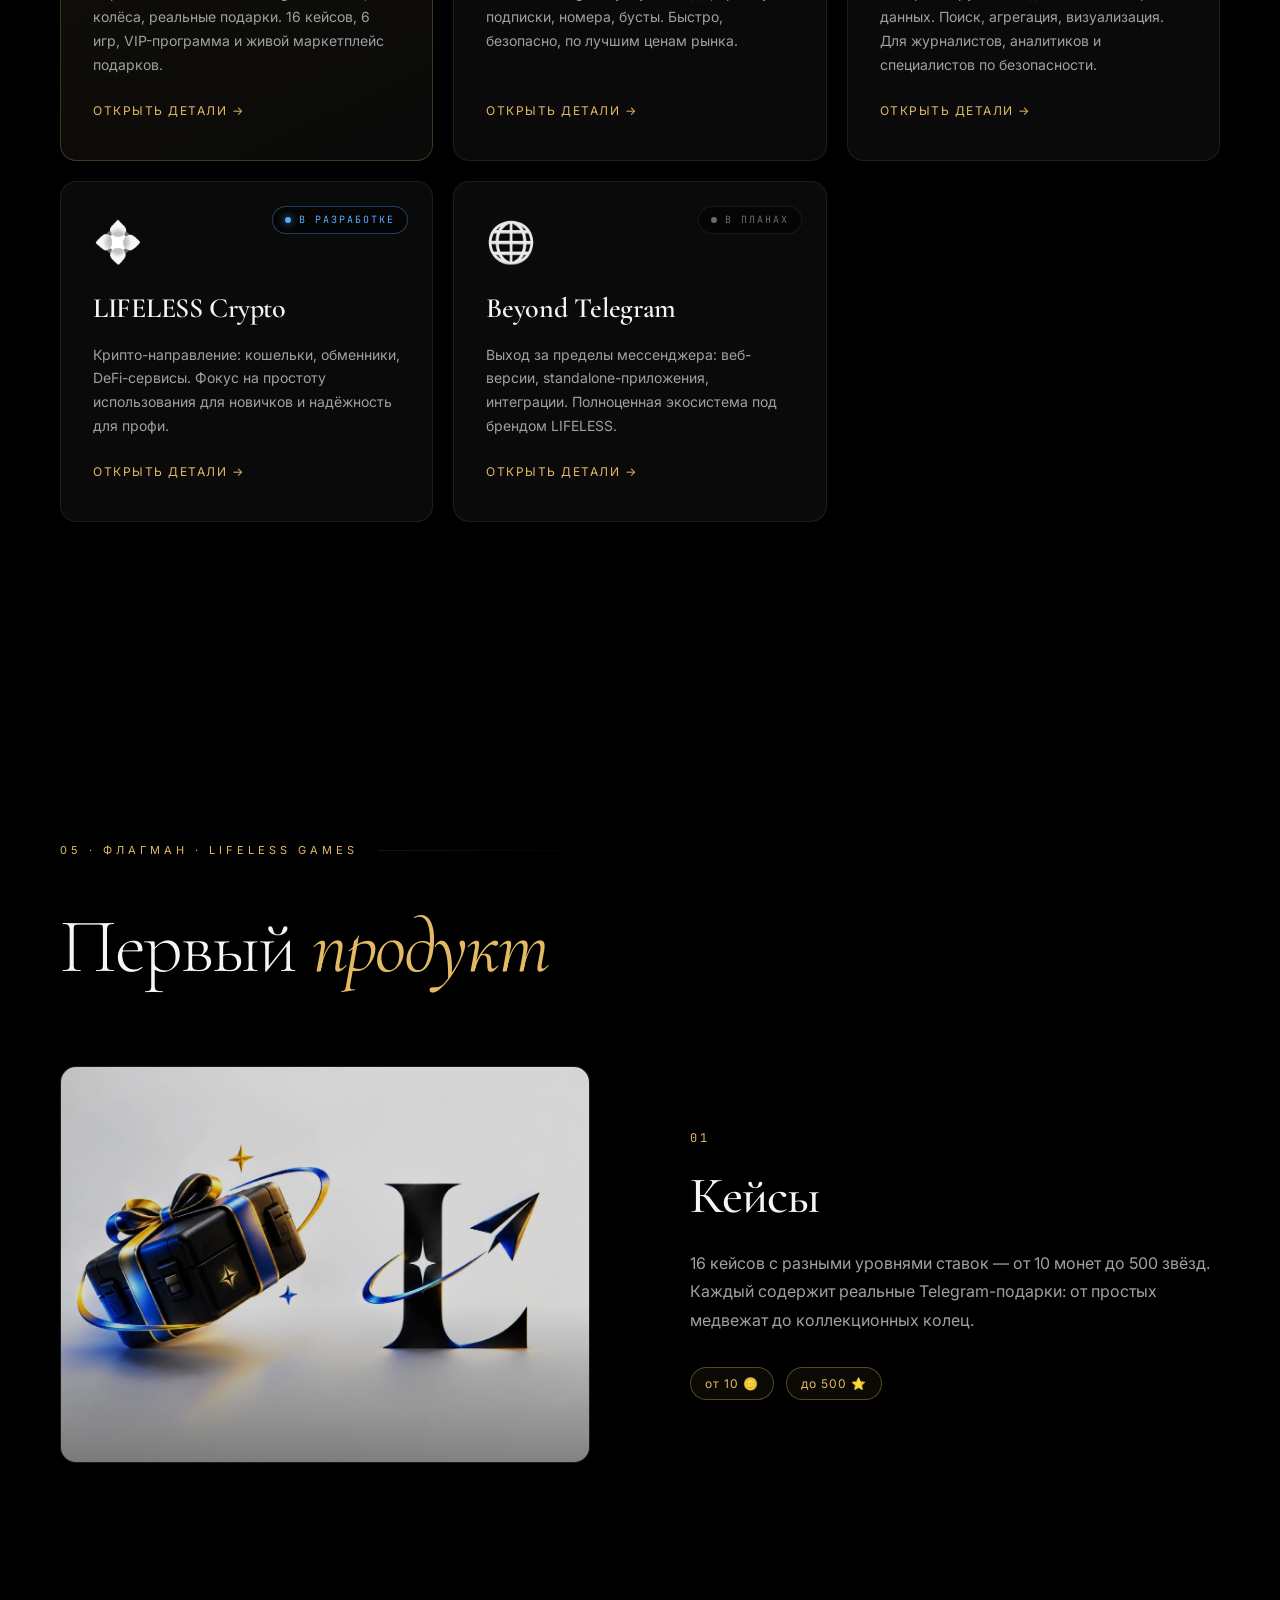
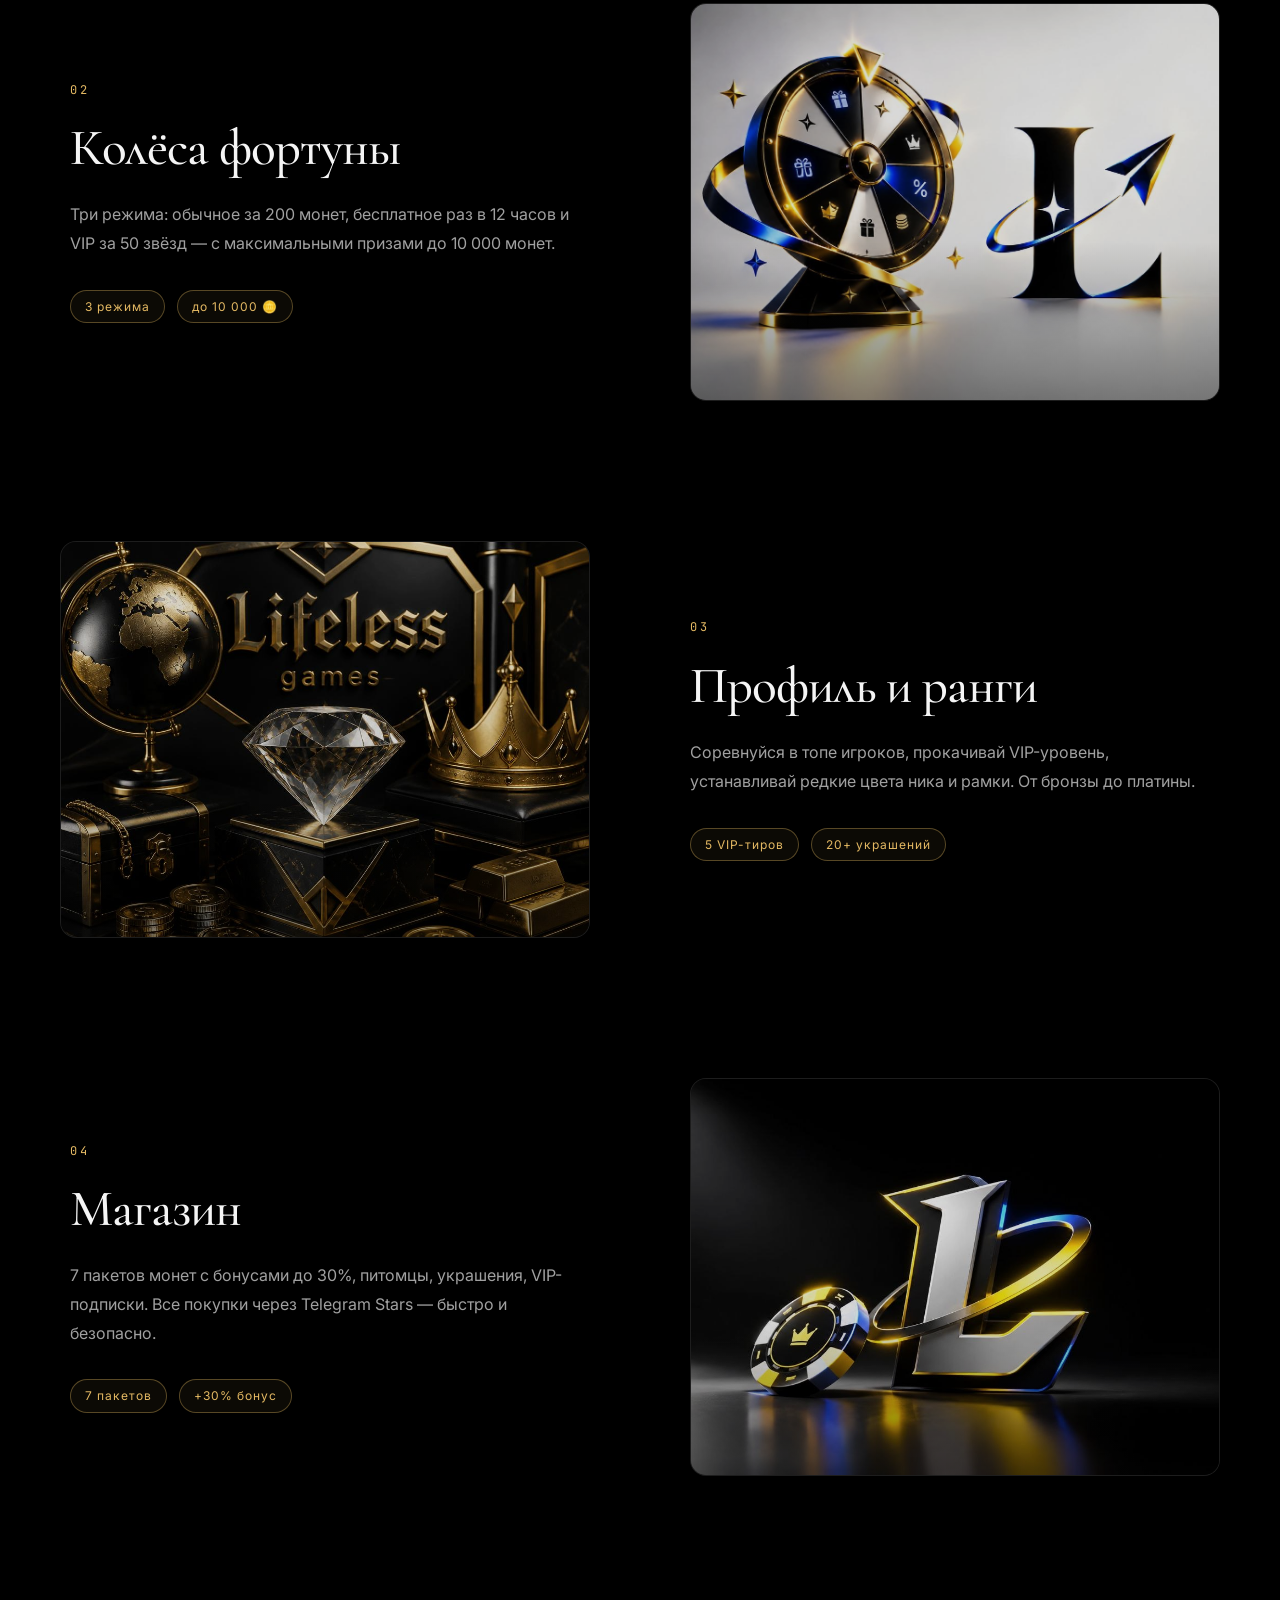
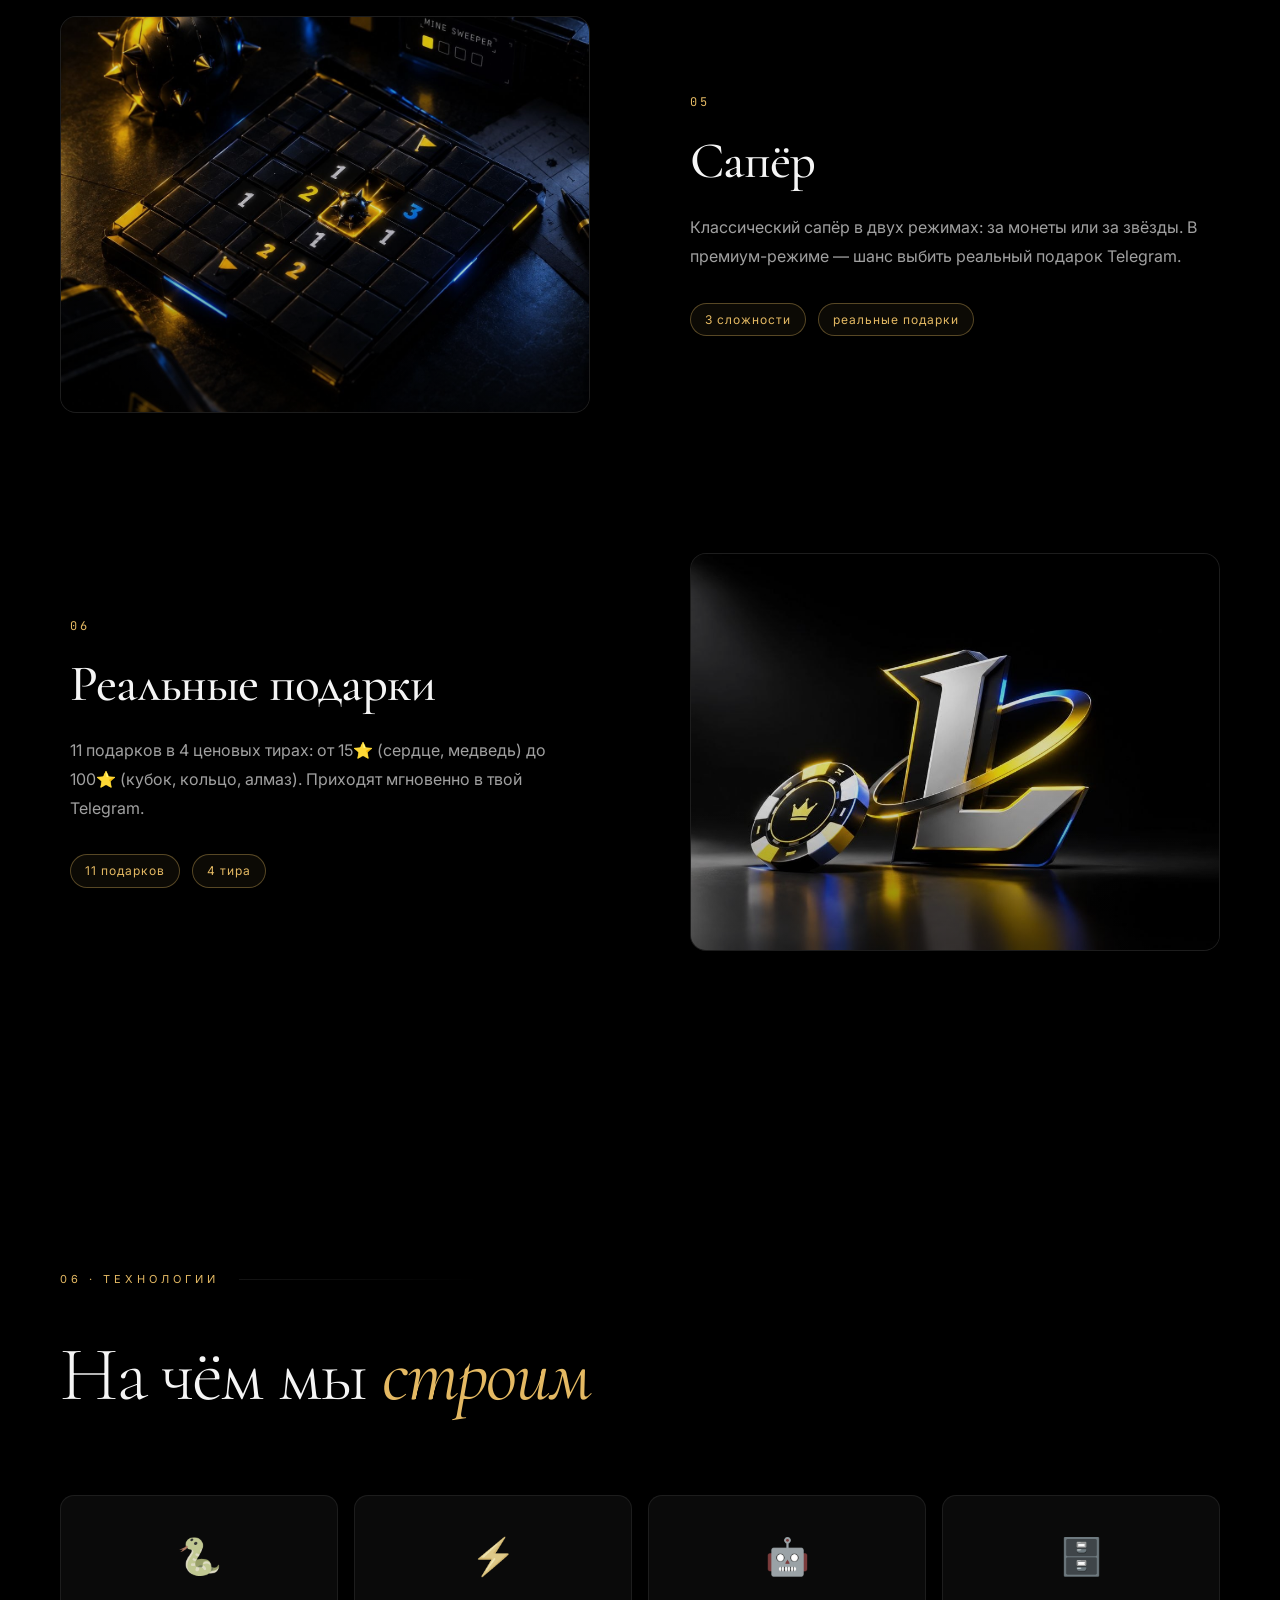
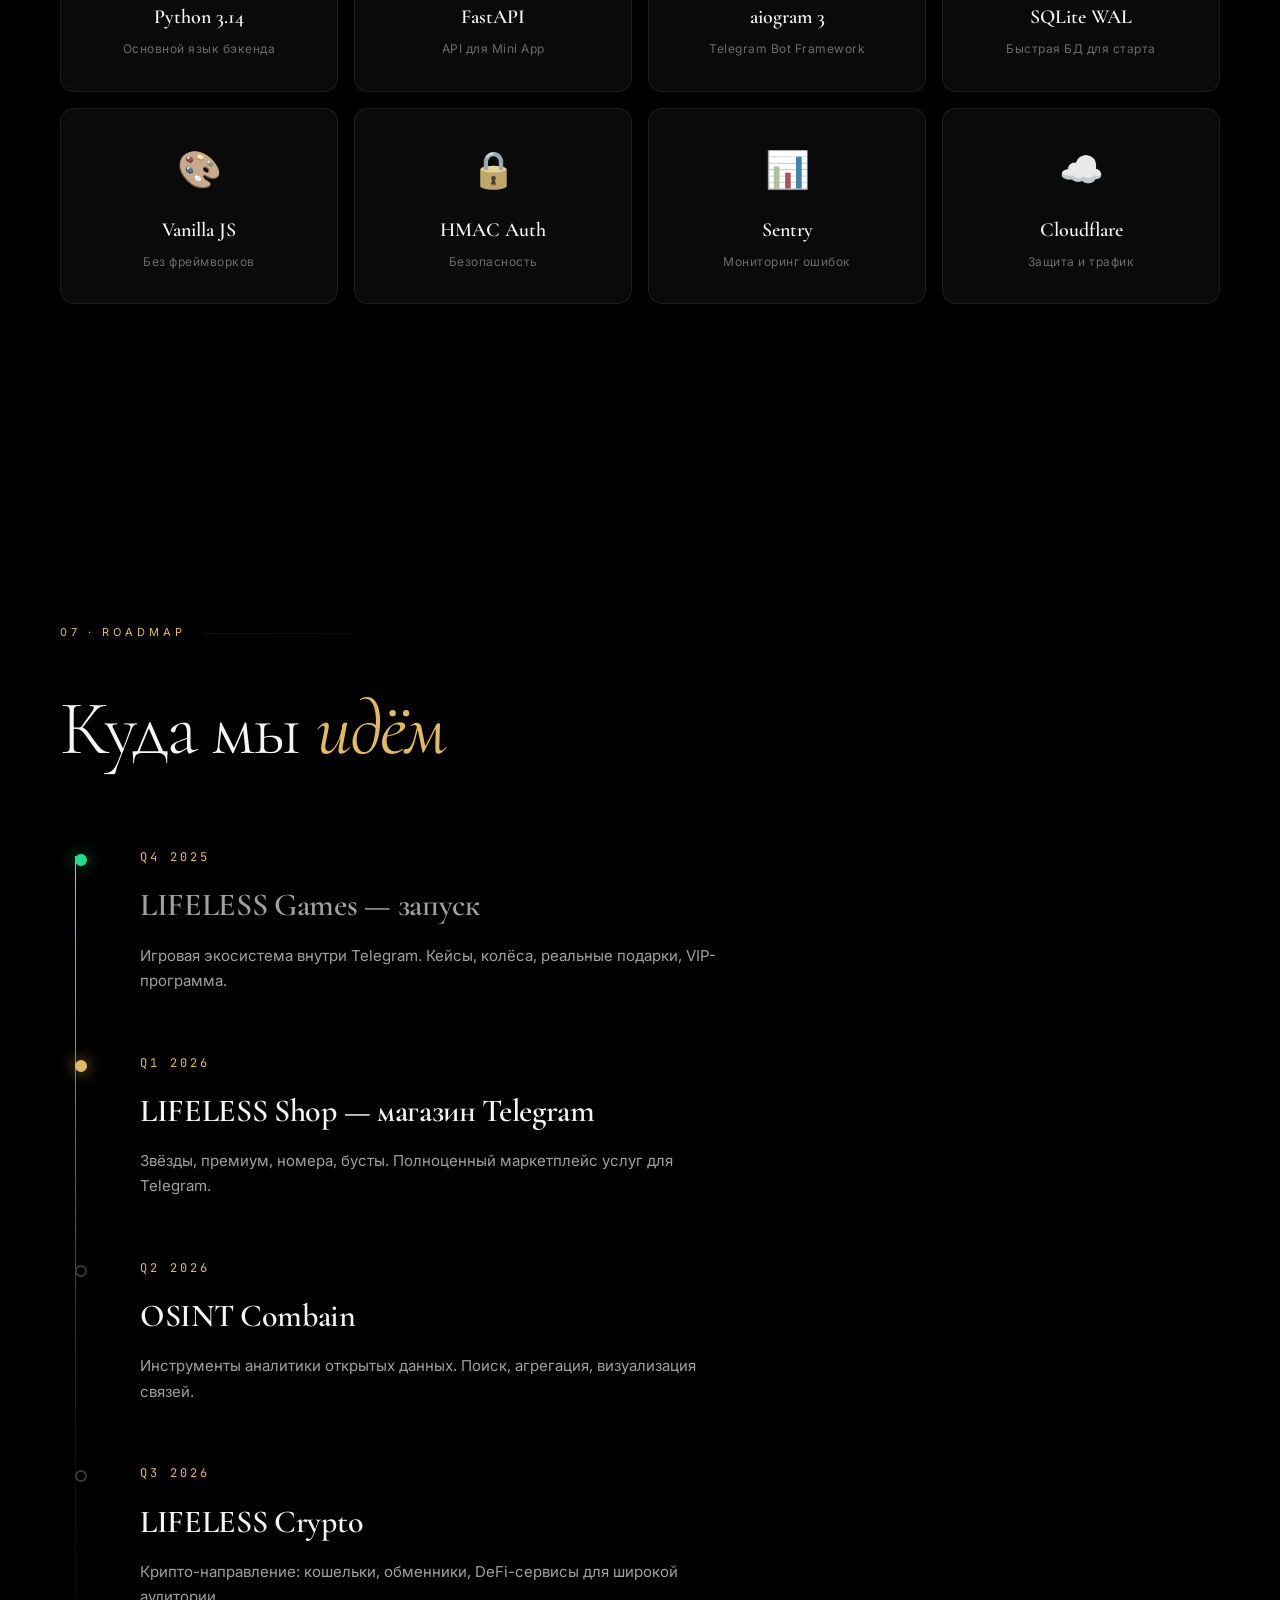
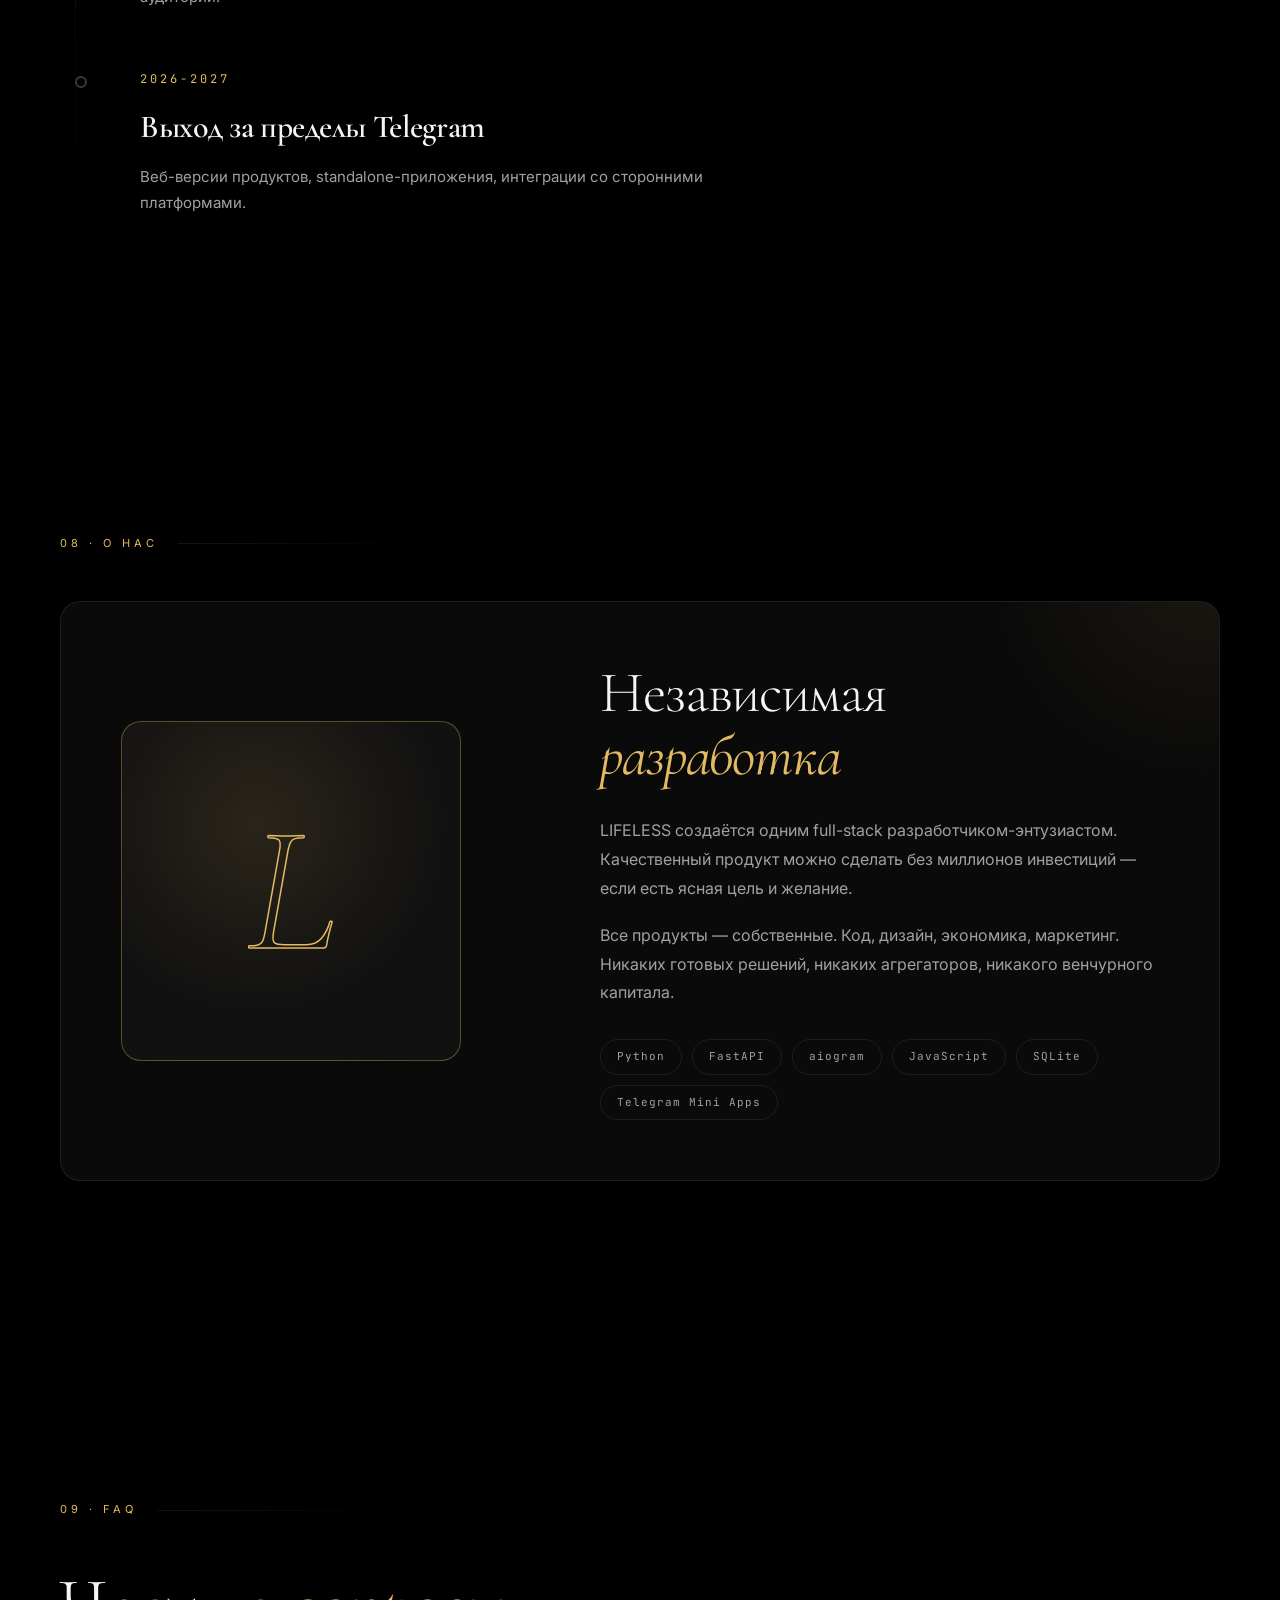
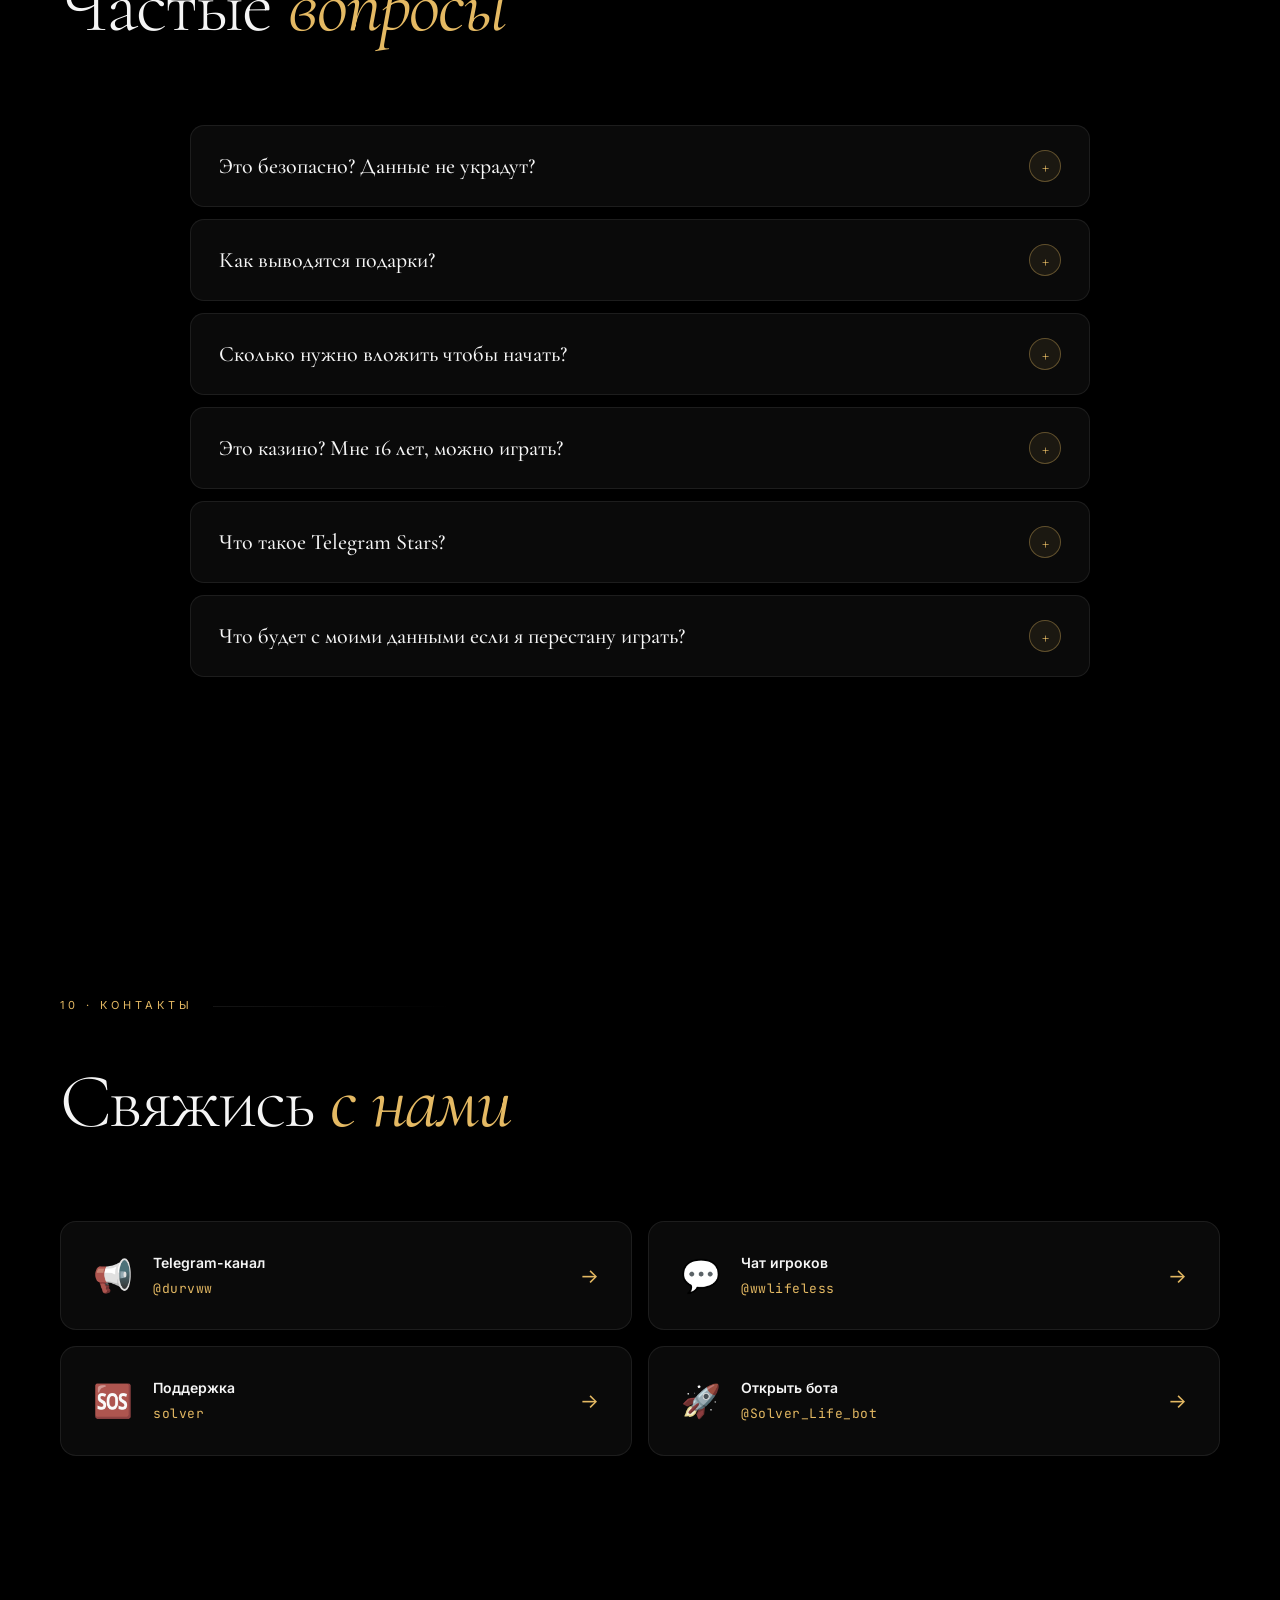
==== commit 0ebe633a: "Add files via upload" ====
--- a/index.html
+++ b/index.html
@@ -152,6 +152,77 @@
     </div>
 </section>
 
+<!-- NEXUS NAVIGATION -->
+<section class="nexus-wrap" id="nexusSection">
+    <div class="section-label">00 · НАВИГАЦИЯ</div>
+    <h2 class="section-title">Разветвление <em>LIFELESS</em></h2>
+    <p class="section-lead">Вся экосистема — на одной карте. Наведи на узел, чтобы подсветить связи, кликни — чтобы перейти.</p>
+
+    <div class="nexus" id="nexus">
+        <svg class="nexus-svg" viewBox="0 0 1000 600" preserveAspectRatio="none">
+            <g class="nexus-edges">
+                <!-- Лучи от центра -->
+                <line data-from="center" data-to="bot"         x1="500" y1="300" x2="510" y2="90"  class="hub-edge"/>
+                <line data-from="center" data-to="manifest"    x1="500" y1="300" x2="860" y2="222" class="hub-edge"/>
+                <line data-from="center" data-to="technology"  x1="500" y1="300" x2="820" y2="462" class="hub-edge"/>
+                <line data-from="center" data-to="roadmap"     x1="500" y1="300" x2="480" y2="522" class="hub-edge"/>
+                <line data-from="center" data-to="games"       x1="500" y1="300" x2="150" y2="450" class="hub-edge"/>
+                <line data-from="center" data-to="products"    x1="500" y1="300" x2="180" y2="180" class="hub-edge"/>
+
+                <!-- По кругу -->
+                <line data-from="bot"         data-to="manifest"    x1="510" y1="90"  x2="860" y2="222"/>
+                <line data-from="manifest"    data-to="technology"  x1="860" y1="222" x2="820" y2="462"/>
+                <line data-from="technology"  data-to="roadmap"     x1="820" y1="462" x2="480" y2="522"/>
+                <line data-from="roadmap"     data-to="games"       x1="480" y1="522" x2="150" y2="450"/>
+                <line data-from="games"       data-to="products"    x1="150" y1="450" x2="180" y2="180"/>
+                <line data-from="products"    data-to="bot"         x1="180" y1="180" x2="510" y2="90"/>
+
+                <!-- Перекрёстные -->
+                <line data-from="bot"         data-to="technology"  x1="510" y1="90"  x2="820" y2="462"/>
+                <line data-from="products"    data-to="manifest"    x1="180" y1="180" x2="860" y2="222"/>
+                <line data-from="games"       data-to="technology"  x1="150" y1="450" x2="820" y2="462"/>
+                <line data-from="roadmap"     data-to="products"    x1="480" y1="522" x2="180" y2="180"/>
+            </g>
+        </svg>
+
+        <!-- Узлы -->
+        <a href="#company" class="nexus-node hub" data-node="center" style="left:50%;top:50%">
+            <span class="nexus-dot"></span>
+            <span class="nexus-label">LIFELESS</span>
+        </a>
+
+        <a href="bot.html" class="nexus-node" data-node="bot" style="left:51%;top:15%">
+            <span class="nexus-dot"></span>
+            <span class="nexus-label">Бот · Games</span>
+        </a>
+
+        <a href="manifest.html" class="nexus-node" data-node="manifest" style="left:86%;top:37%">
+            <span class="nexus-dot"></span>
+            <span class="nexus-label">Манифест</span>
+        </a>
+
+        <a href="technology.html" class="nexus-node" data-node="technology" style="left:82%;top:77%">
+            <span class="nexus-dot"></span>
+            <span class="nexus-label">Технологии</span>
+        </a>
+
+        <a href="#roadmap" class="nexus-node" data-node="roadmap" style="left:48%;top:87%">
+            <span class="nexus-dot"></span>
+            <span class="nexus-label">Roadmap</span>
+        </a>
+
+        <a href="#games" class="nexus-node" data-node="games" style="left:15%;top:75%">
+            <span class="nexus-dot"></span>
+            <span class="nexus-label">Игры</span>
+        </a>
+
+        <a href="#products" class="nexus-node" data-node="products" style="left:18%;top:30%">
+            <span class="nexus-dot"></span>
+            <span class="nexus-label">Продукты</span>
+        </a>
+    </div>
+</section>
+
 <!-- MARQUEE -->
 <div class="marquee">
     <div class="marquee-track">
--- a/style.css
+++ b/style.css
@@ -2693,4 +2693,228 @@
 @media(max-width:500px){
     .tech-stack-grid{grid-template-columns:1fr}
     .tech-stack-cell{border-right:none}
+}
+
+
+/* ============================================================
+   NEXUS — Obsidian-style graph navigation
+   ============================================================ */
+.nexus-wrap {
+    max-width: 1400px;
+    margin: 0 auto;
+    padding: 140px 60px;
+    position: relative;
+}
+
+.nexus {
+    position: relative;
+    width: 100%;
+    aspect-ratio: 1000 / 600;
+    max-width: 1200px;
+    margin: 0 auto;
+    border-radius: 24px;
+    background:
+        radial-gradient(circle at 50% 50%, rgba(228,185,99,0.06), transparent 55%),
+        radial-gradient(circle at 20% 20%, rgba(179,152,255,0.04), transparent 50%),
+        var(--bg-2);
+    border: 1px solid var(--border);
+    overflow: hidden;
+    isolation: isolate;
+}
+
+.nexus::before {
+    content: '';
+    position: absolute;
+    inset: 0;
+    background-image:
+        linear-gradient(rgba(228,185,99,0.025) 1px, transparent 1px),
+        linear-gradient(90deg, rgba(228,185,99,0.025) 1px, transparent 1px);
+    background-size: 40px 40px;
+    pointer-events: none;
+    mask-image: radial-gradient(circle at 50% 50%, black 30%, transparent 80%);
+    -webkit-mask-image: radial-gradient(circle at 50% 50%, black 30%, transparent 80%);
+}
+
+.nexus::after {
+    content: '';
+    position: absolute;
+    inset: 0;
+    background: radial-gradient(circle at 50% 50%, transparent 40%, rgba(0,0,0,0.5) 100%);
+    pointer-events: none;
+}
+
+.nexus-svg {
+    position: absolute;
+    inset: 0;
+    width: 100%;
+    height: 100%;
+    pointer-events: none;
+    z-index: 1;
+}
+
+.nexus-edges line {
+    stroke: rgba(228,185,99,0.12);
+    stroke-width: 1;
+    transition: stroke 0.4s var(--ease), stroke-width 0.4s var(--ease), opacity 0.4s;
+    vector-effect: non-scaling-stroke;
+}
+
+.nexus-edges line.hub-edge {
+    stroke: rgba(228,185,99,0.22);
+}
+
+.nexus-edges line.active {
+    stroke: var(--gold-hi);
+    stroke-width: 1.6;
+    filter: drop-shadow(0 0 6px rgba(247,216,150,0.9));
+}
+
+.nexus-node {
+    position: absolute;
+    transform: translate(-50%, -50%);
+    display: flex;
+    flex-direction: column;
+    align-items: center;
+    gap: 14px;
+    color: var(--text);
+    text-decoration: none;
+    transition: opacity 0.45s var(--ease);
+    cursor: pointer;
+    z-index: 3;
+    padding: 12px;
+}
+
+.nexus-dot {
+    width: 14px;
+    height: 14px;
+    border-radius: 50%;
+    background: radial-gradient(circle at 35% 30%, #fff, var(--gold-hi) 40%, var(--gold));
+    box-shadow:
+        0 0 12px var(--gold),
+        0 0 24px rgba(228,185,99,0.5),
+        inset 0 -1px 3px rgba(0,0,0,0.35);
+    transition: all 0.4s var(--ease);
+    flex-shrink: 0;
+}
+
+.nexus-node:hover .nexus-dot,
+.nexus-node.active .nexus-dot {
+    width: 24px;
+    height: 24px;
+    box-shadow:
+        0 0 22px var(--gold),
+        0 0 44px rgba(228,185,99,0.85),
+        0 0 70px rgba(228,185,99,0.4),
+        inset 0 -1px 3px rgba(0,0,0,0.35);
+}
+
+.nexus-label {
+    font-family: 'JetBrains Mono', monospace;
+    font-size: 10px;
+    letter-spacing: 2px;
+    text-transform: uppercase;
+    color: var(--text-2);
+    text-align: center;
+    white-space: nowrap;
+    padding: 5px 12px;
+    border-radius: 100px;
+    background: rgba(0,0,0,0.65);
+    backdrop-filter: blur(8px);
+    -webkit-backdrop-filter: blur(8px);
+    border: 1px solid transparent;
+    transition: all 0.3s var(--ease);
+}
+
+.nexus-node:hover .nexus-label,
+.nexus-node.active .nexus-label {
+    color: var(--gold);
+    border-color: var(--border-gold);
+    background: rgba(10, 10, 12, 0.92);
+    transform: translateY(2px);
+}
+
+/* Центральный узел LIFELESS */
+.nexus-node.hub .nexus-dot {
+    width: 26px;
+    height: 26px;
+    background: radial-gradient(circle at 35% 30%, #fff, var(--gold-hi) 30%, var(--gold) 70%, var(--gold-lo));
+    box-shadow:
+        0 0 26px var(--gold),
+        0 0 52px rgba(228,185,99,0.65),
+        0 0 90px rgba(228,185,99,0.35),
+        inset 0 -1px 4px rgba(0,0,0,0.4);
+    animation: hubPulse 3s ease-in-out infinite;
+}
+
+.nexus-node.hub .nexus-label {
+    font-family: 'Cormorant Garamond', serif;
+    font-size: 20px;
+    font-weight: 500;
+    letter-spacing: 6px;
+    color: var(--gold);
+    text-transform: uppercase;
+    background: transparent;
+    border: none;
+    padding: 0;
+    backdrop-filter: none;
+    margin-top: 4px;
+}
+
+.nexus-node.hub:hover .nexus-label,
+.nexus-node.hub.active .nexus-label {
+    color: var(--gold-hi);
+    background: transparent;
+    border-color: transparent;
+    transform: none;
+}
+
+@keyframes hubPulse {
+    0%, 100% {
+        box-shadow:
+            0 0 26px var(--gold),
+            0 0 52px rgba(228,185,99,0.65),
+            0 0 90px rgba(228,185,99,0.35),
+            inset 0 -1px 4px rgba(0,0,0,0.4);
+    }
+    50% {
+        box-shadow:
+            0 0 36px var(--gold),
+            0 0 72px rgba(228,185,99,0.95),
+            0 0 120px rgba(228,185,99,0.5),
+            inset 0 -1px 4px rgba(0,0,0,0.4);
+    }
+}
+
+/* Затемнение при наведении */
+.nexus.dimmed .nexus-node {
+    opacity: 0.18;
+}
+
+.nexus.dimmed .nexus-node.active,
+.nexus.dimmed .nexus-node.connected {
+    opacity: 1;
+}
+
+.nexus.dimmed .nexus-edges line {
+    opacity: 0.15;
+}
+
+.nexus.dimmed .nexus-edges line.active {
+    opacity: 1;
+}
+
+/* Респонсив */
+@media (max-width: 900px) {
+    .nexus-wrap { padding: 90px 24px; }
+    .nexus { aspect-ratio: 1 / 1; }
+    .nexus-node .nexus-label { font-size: 9px; letter-spacing: 1.5px; padding: 4px 9px; }
+    .nexus-node.hub .nexus-label { font-size: 15px; letter-spacing: 4px; }
+    .nexus-dot { width: 11px; height: 11px; }
+    .nexus-node.hub .nexus-dot { width: 20px; height: 20px; }
+}
+
+@media (max-width: 500px) {
+    .nexus-node .nexus-label { font-size: 8px; letter-spacing: 1px; padding: 3px 7px; }
+    .nexus-node.hub .nexus-label { font-size: 13px; letter-spacing: 3px; }
+    .nexus-node { gap: 8px; }
 }
